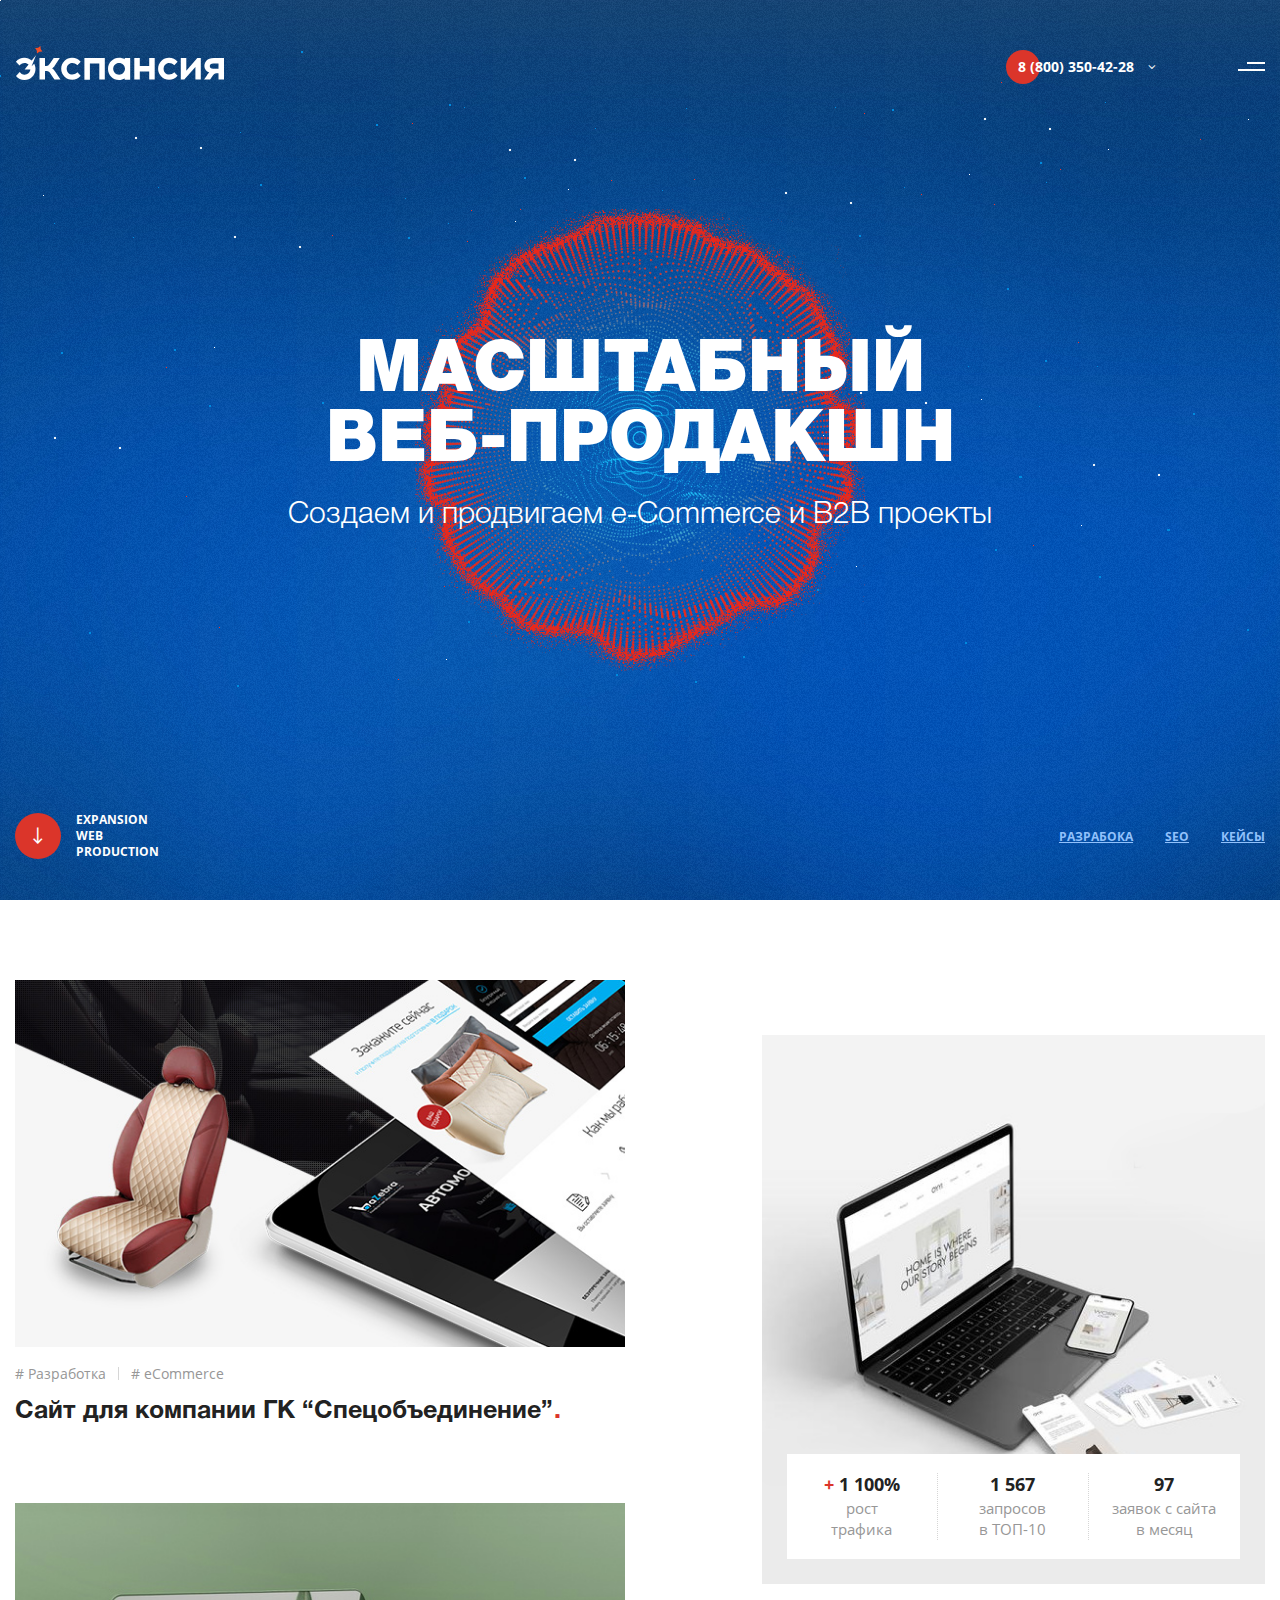
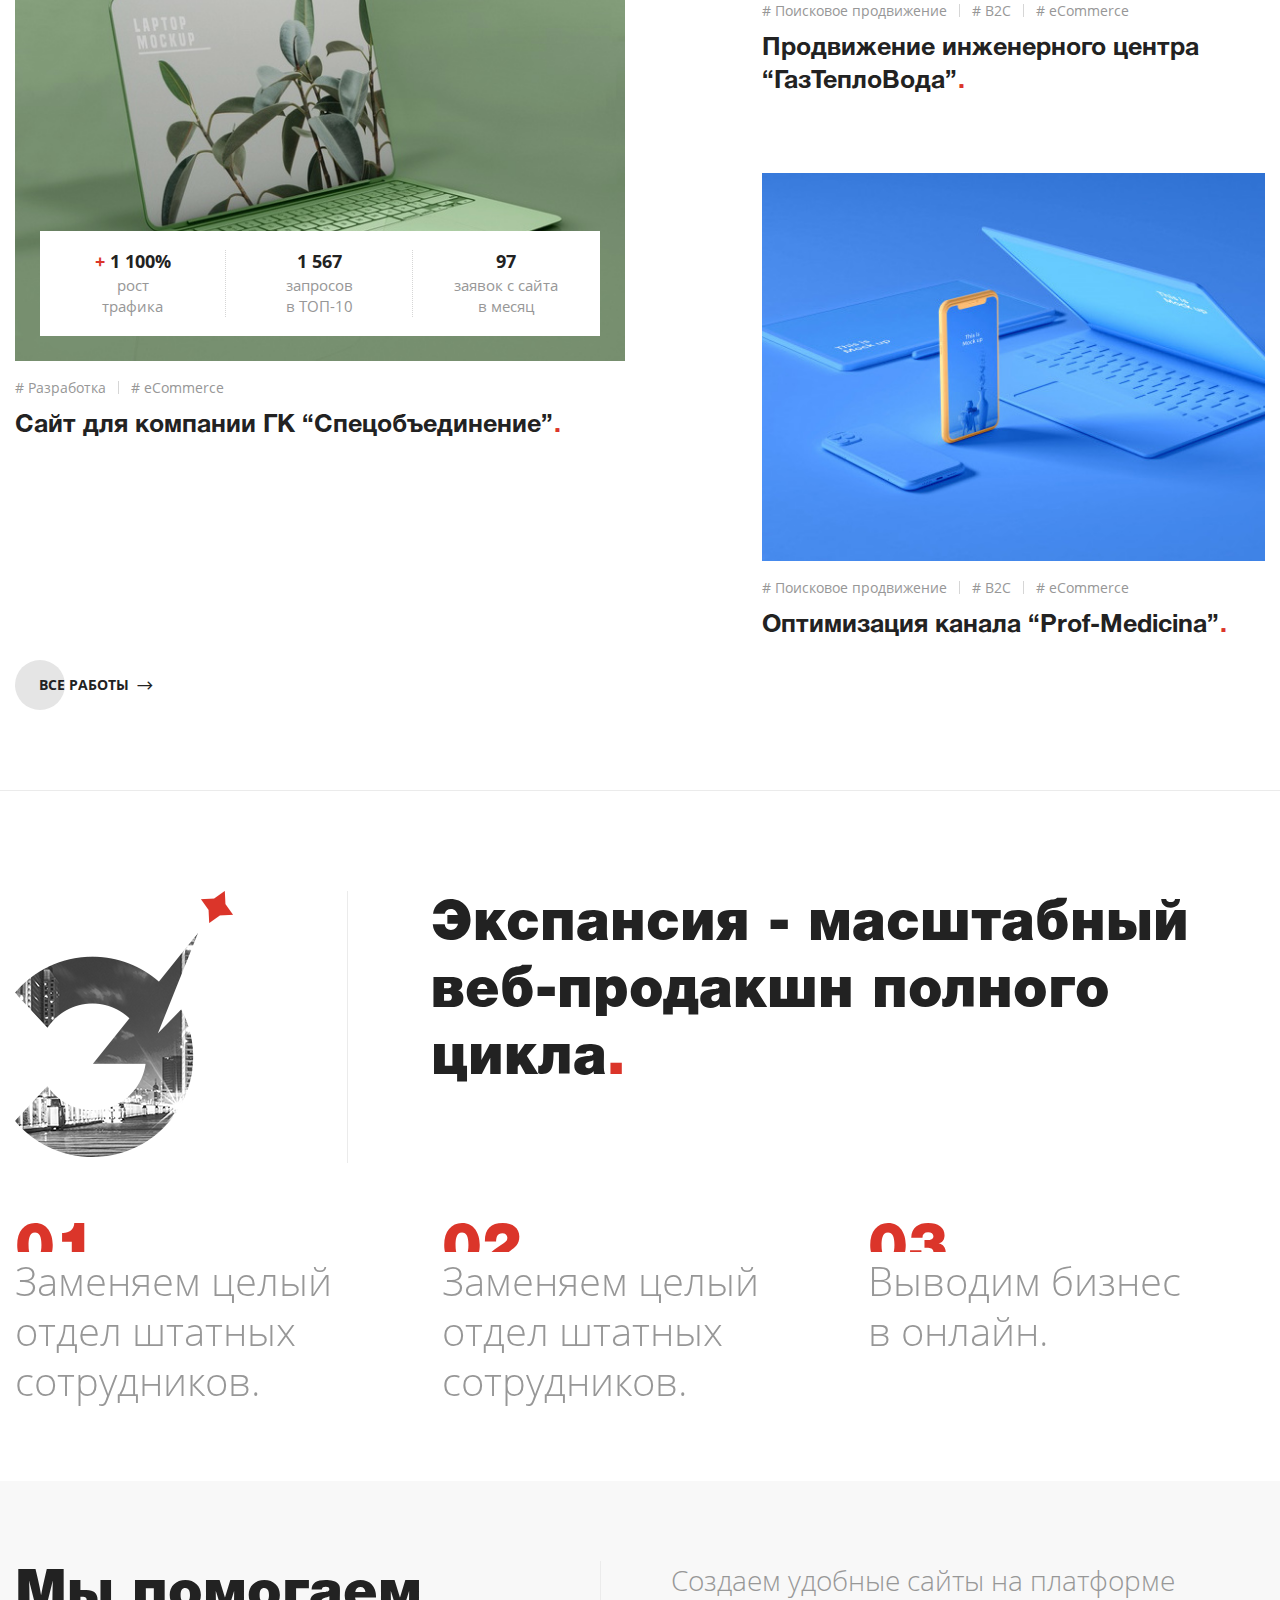
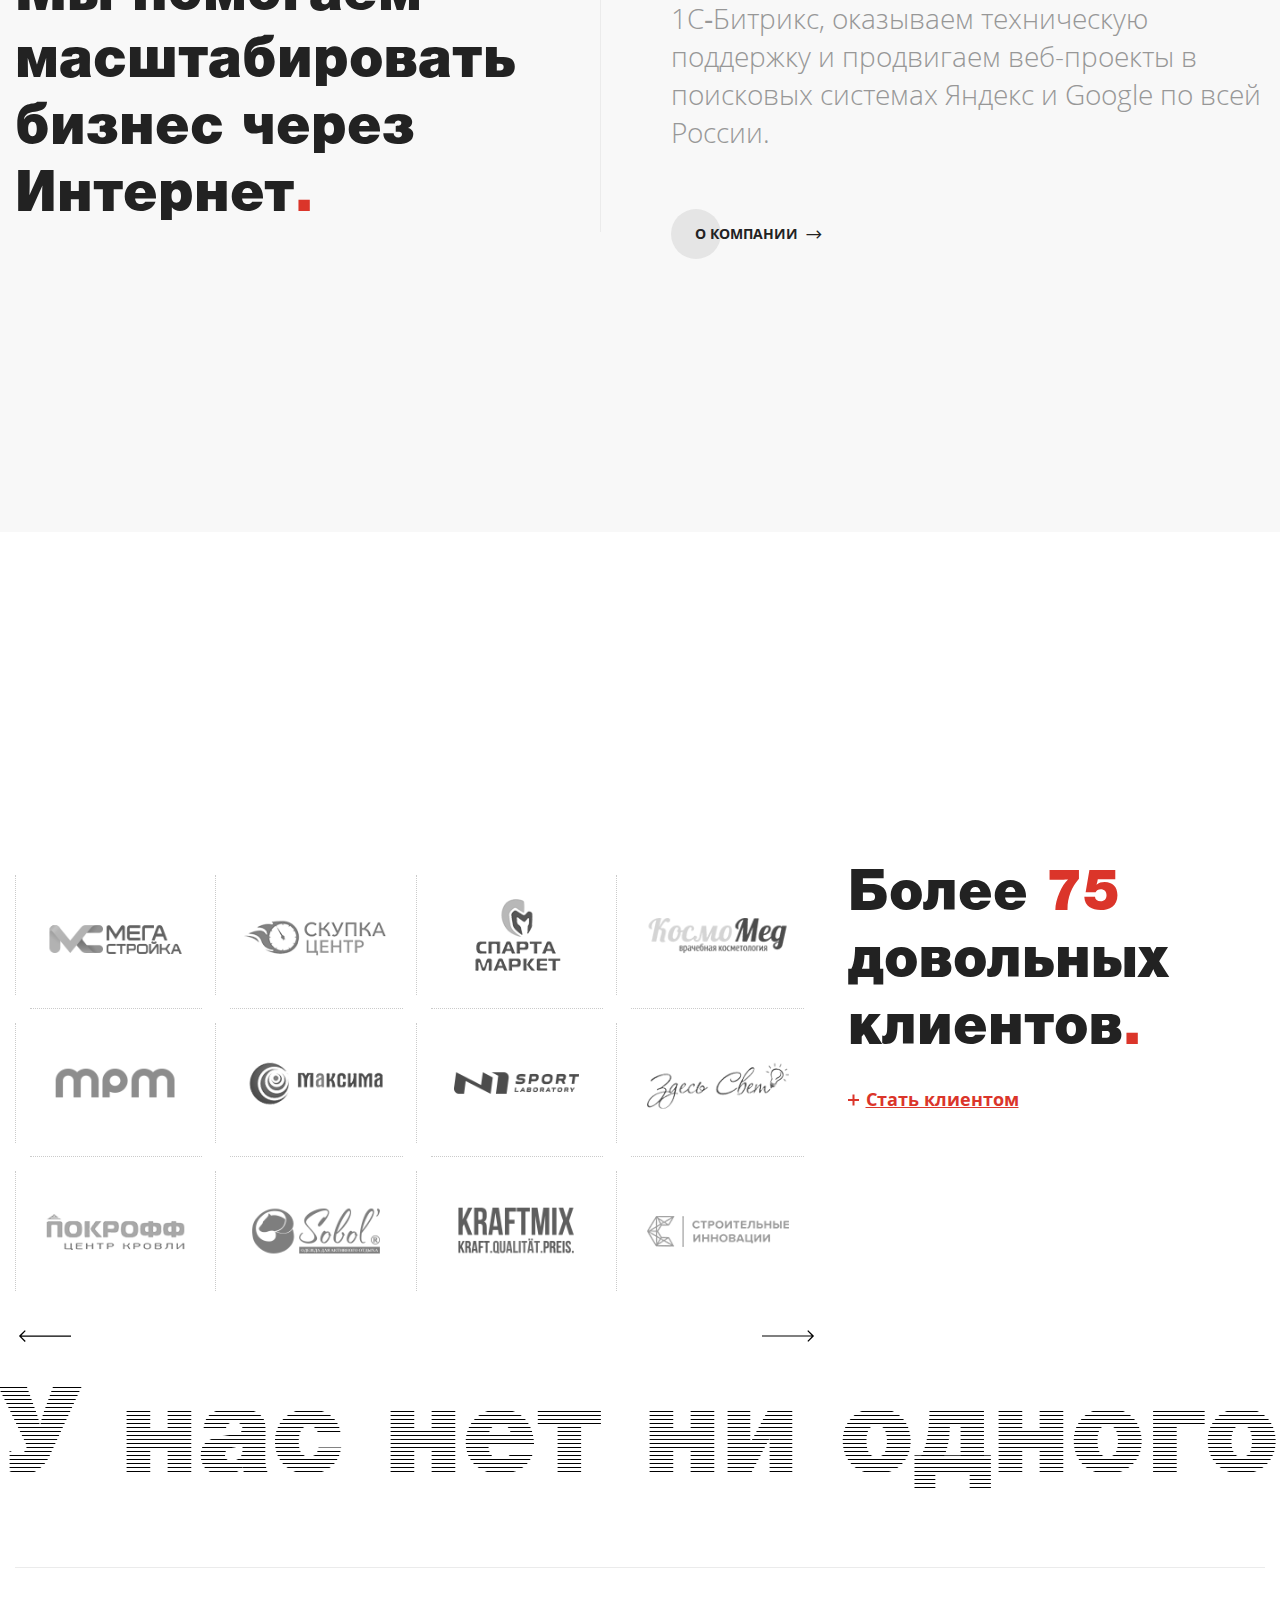
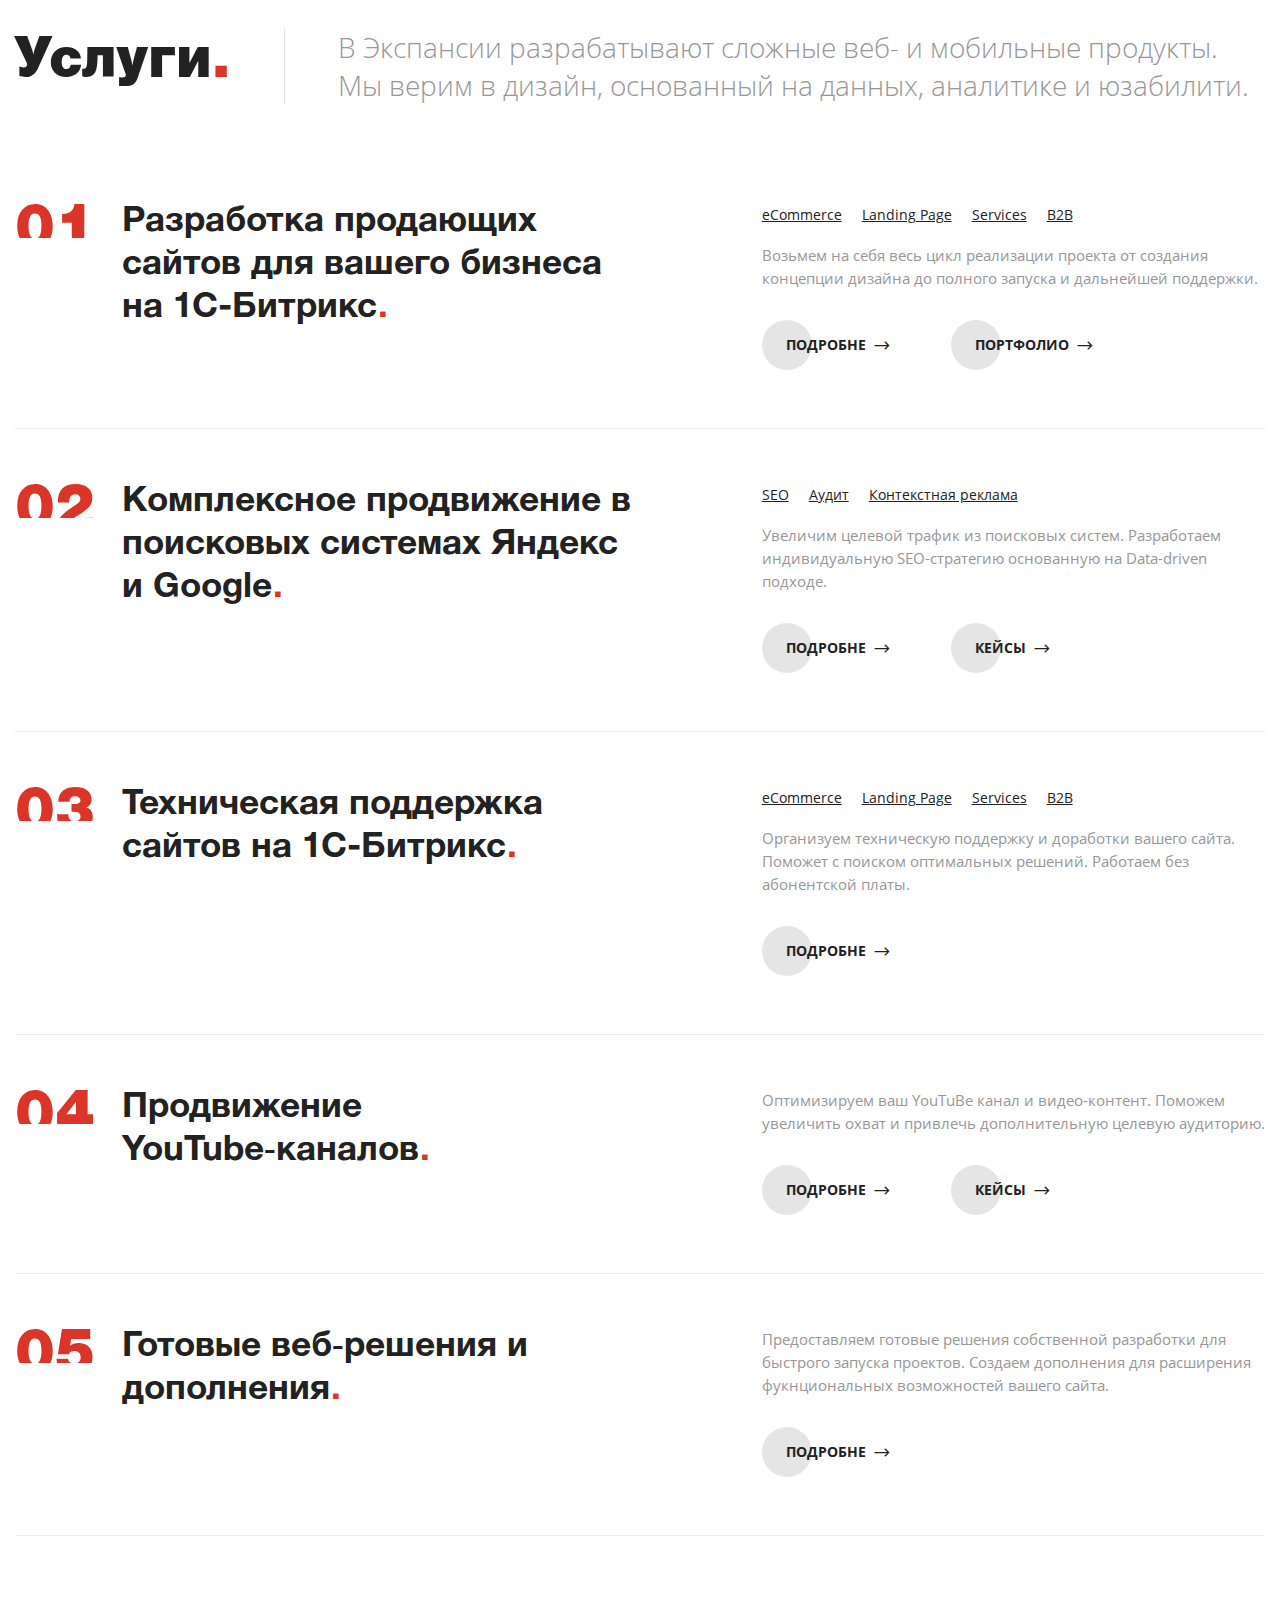
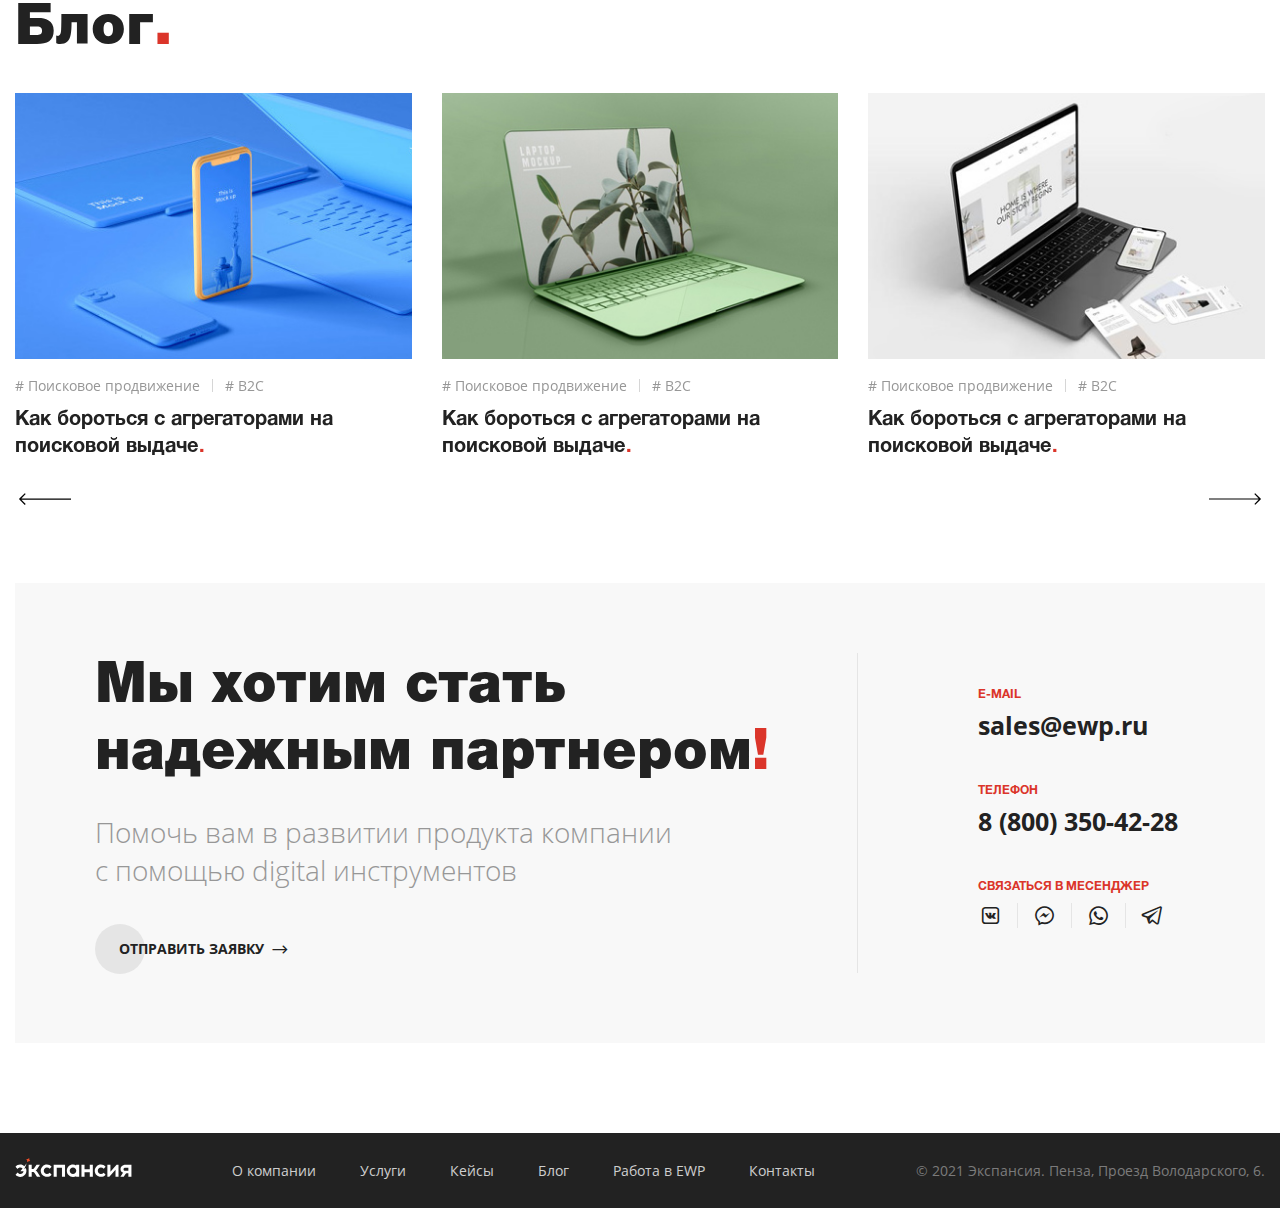
==== index.html @ 2fc8121c "commit" ====
<!doctype html>
<html lang="ru">

<head>

    <meta charset="UTF-8">
    <meta name="viewport" content="width=device-width, initial-scale=1.0" />
    <meta http-equiv="X-UA-Compatible" content="ie=edge" />

    <title>Главная. Ewp</title>

    <link rel="stylesheet" href="./libs/fontawesome/css/font-awesome.min.css" />
    <link rel="stylesheet" href="./libs/line-awesome/css/line-awesome.min.css" />
    <link rel="stylesheet" href="./libs/OwlCarousel/assets/owl.carousel.min.css" />
    <link rel="stylesheet" href="./libs/fancybox/jquery.fancybox.min.css" />
    <link rel="stylesheet" href="./libs/simplebar/simplebar.min.css" />
    <link rel="stylesheet" href="./libs/swiper/swiper-bundle.min.css" />
    <link rel="stylesheet" href="./css/bootstrap-grid.css" />
    <link rel="stylesheet" href="./css/common.css" />

 </head>

<body class="main-page">
    <div class="wrapper">
        <header class="header">
            <div class="header-container">
                <div class="header-top JS-Fix" data-fix="{'classActive': 'header-top-block_fix'}">
                    <div class="header-top-block JS-Fix-Item">
                        <div class="header-top-container">
                        <a class="header-logo" href="/">
                            <svg class="header-logo-element"><use xlink:href="#logo"></use></svg>
                        </a>
                        <a class="header-link" href="#">
                            <i class="header-link-icon"></i>Стать клиентом
                        </a>
                        <div class="header-phone JS-Dropdown" data-dropdown="{'classActive': 'header-phone_active'}">
                            <a class="header-phone-link JS-Dropdown-Switcher" href="javascript:;">
                                <span class="header-phone-label">8 (800) 350-42-28</span>
                                <i class="header-phone-icon fa fa-angle-down" aria-hidden="true"></i>
                            </a>
                            <div class="header-phone-dropdown JS-Dropdown-Menu">
                                <ul class="header-phone-list">
                                    <li class="header-phone-list-item">
                                        <span class="header-phone-region">Пенза</span>
                                        <a class="header-phone-number" href="tel:+78003504228">
                                            <i class="header-phone-list-icon las la-phone"></i>8 (800) 350-42-28
                                        </a>
                                        <span class="header-phone-hours">
                                            <i class="header-phone-list-icon las la-clock"></i>с 9:00 до 18:00
                                        </span>
                                    </li>
                                    <li class="header-phone-list-item">
                                        <span class="header-phone-region">Для регионов Росии</span>
                                        <a class="header-phone-number" href="tel:+78003504228">
                                            <i class="header-phone-list-icon las la-phone"></i>8 (800) 350-42-28
                                        </a>
                                        <span class="header-phone-hours">
                                            <i class="header-phone-list-icon las la-clock"></i>с 9:00 до 18:00
                                        </span>
                                    </li>
                                    <li class="header-phone-list-item">
                                        <span class="header-phone-region">Москва</span>
                                        <a class="header-phone-number" href="tel:+78003504228">
                                            <i class="header-phone-list-icon las la-phone"></i>8 (800) 350-42-28
                                        </a>
                                        <span class="header-phone-hours">
                                            <i class="header-phone-list-icon las la-clock"></i>с 9:00 до 18:00
                                        </span>
                                    </li>
                                </ul>
                                <div class="header-phone-panel">
                                    <a class="button button_simple" href="javascript:;">Заказать звонок<i class="button-icon las la-long-arrow-alt-right"></i></a>
                                </div>
                            </div>
                        </div>
                        <a class="header-menu-switcher-tablet js-menuCall-burger" href="javascript:;">
                            <i class="header-menu-switcher-tablet-icon mob-menu-switcher-icon"></i>
                        </a>
                        <div class="mob-menu JS-MobileMenu" data-mobilemenu="{
                            'classActive': 'open',
                            'classShow': 'mob-menu-show',
                            'classElementActive': 'mob-menu_active'
                        }">
                            <a class="mob-menu-switcher JS-MobileMenu-Burger" href="javascript:;">
                                <i class="mob-menu-switcher-icon"></i>
                            </a>
                            <div class="mob-block JS-MobileMenu-Dropdown">
                                <div class="mob-close-panel">
                                    <a class="mob-header-link" href="#">
                                        <i class="header-link-icon" aria-hidden="true"></i>Стать клиентом
                                    </a>
                                    <a href="javascript:;" class="mob-close JS-MobileMenu-Close"><i class="mob-close-icon las la-times"></i></a>
                                </div>
                                <div class="mob-nav">
                                    <ul class="mob-list">
                                        <li class="mob-list-item">
                                            <a class="mob-list-link JS-MobileMenu-Parent" href="#">Главная</a>
                                        </li>
                                        <li class="mob-list-item">
                                            <a class="mob-list-link JS-MobileMenu-Parent" href="#">О компании<i class="mob-list-icon fa fa-angle-right"></i></a>
                                            <div class="mob-child JS-MobileMenu-Child">
                                                <a class="mob-list-link mob-list-link_back JS-MobileMenu-Back" href="javascript:;">
                                                    <i class="mob-back-icon las la-long-arrow-alt-left"></i>Назад
                                                </a>
                                                <a class="mob-list-current" href="#">О компании</a>
                                                <ul class="mob-list mob-list-child">
                                                    <li class="mob-list-item">
                                                        <a class="mob-list-child-link" href="#">О компании</a>
                                                    </li>
                                                    <li class="mob-list-item">
                                                        <a class="mob-list-child-link" href="#">Наша команда</a>
                                                    </li>
                                                    <li class="mob-list-item">
                                                        <a class="mob-list-child-link" href="#">Партнеры</a>
                                                    </li>
                                                    <li class="mob-list-item">
                                                        <a class="mob-list-child-link" href="#">Отзывы</a>
                                                    </li>
                                                    <li class="mob-list-item">
                                                        <a class="mob-list-child-link" href="#">Реквизиты</a>
                                                    </li>
                                                    <li class="mob-list-item">
                                                        <a class="mob-list-child-link" href="#">Вакансии</a>
                                                    </li>
                                                </ul>
                                            </div>
                                        </li>
                                        <li class="mob-list-item">
                                            <a class="mob-list-link JS-MobileMenu-Parent" href="#">Проекты<i class="mob-list-icon fa fa-angle-right" aria-hidden="true"></i></a>
                                            <div class="mob-child JS-MobileMenu-Child">
                                                <a class="mob-list-link mob-list-link_back JS-MobileMenu-Back" href="javascript:;">
                                                    <i class="mob-back-icon las la-long-arrow-alt-left"></i>Назад
                                                </a>
                                                <a class="mob-list-current" href="#">Проекты</a>
                                                <ul class="mob-list mob-list-child">
                                                    <li class="mob-list-item">
                                                        <a class="mob-list-child-link" href="#">Интернет-магазины</a>
                                                    </li>
                                                    <li class="mob-list-item">
                                                        <a class="mob-list-child-link" href="#">Корпоративные сайты</a>
                                                    </li>
                                                    <li class="mob-list-item">
                                                        <a class="mob-list-child-link" href="#">Landing pages</a>
                                                    </li>
                                                </ul>
                                            </div>
                                        </li>
                                        <li class="mob-list-item">
                                            <a class="mob-list-link" href="#">Еще что-то</a>
                                        </li>
                                        <li class="mob-list-item">
                                            <a class="mob-list-link JS-MobileMenu-Parent" href="#">Услуги<i class="mob-list-icon fa fa-angle-right" aria-hidden="true"></i></a>
                                            <div class="mob-child JS-MobileMenu-Child">
                                                <a class="mob-list-link mob-list-link_back JS-MobileMenu-Back" href="javascript:;">
                                                    <i class="mob-back-icon las la-long-arrow-alt-left"></i>Назад
                                                </a>
                                                <a class="mob-list-current" href="#">Услуги</a>
                                                <ul class="mob-list mob-list-child">
                                                    <li class="mob-list-item">
                                                        <a class="mob-list-child-link" href="#">Веб-разработка</a>
                                                    </li>
                                                    <li class="mob-list-item">
                                                        <a class="mob-list-child-link" href="#">SEO-продвижение</a>
                                                    </li>
                                                    <li class="mob-list-item">
                                                        <a class="mob-list-child-link" href="#">Контекстная реклама</a>
                                                    </li>
                                                    <li class="mob-list-item">
                                                        <a class="mob-list-child-link" href="#">Техподдержка</a>
                                                    </li>
                                                    <li class="mob-list-item">
                                                        <a class="mob-list-child-link" href="#">YouTuBe</a>
                                                    </li>
                                                    <li class="mob-list-item">
                                                        <a class="mob-list-child-link" href="#">Готовые решения</a>
                                                    </li>
                                                </ul>
                                            </div>
                                        </li>
                                        <li class="mob-list-item"><a class="mob-list-link" href="#">Контакты</a></li>
                                    </ul>
                                </div>
                                <div class="mob-info">
                                    <ul class="mob-contacts">
                                        <li class="mob-contacts-item">
                                            <div class="mob-contacts-block">
                                                <i class="mob-contacts-icon las la-phone"></i>
                                                <div>
                                                    <span class="mob-contacts-name">Пенза</span>
                                                    <div class="mob-contacts-description content">
                                                        <a href="tel:+78412329998">8 (8412) 32-99-98</a>
                                                    </div>
                                                </div>
                                            </div>
                                        </li>
                                        <li class="mob-contacts-item">
                                            <div class="menu-list-contacts">
                                                <i class="mob-contacts-icon las la-phone"></i>
                                                <div>
                                                    <span class="mob-contacts-name">Для регионов Росии</span>
                                                    <div class="mob-contacts-description content">
                                                        <a href="tel:+78003504228">8 (800) 350-42-28</a>
                                                    </div>
                                                </div>
                                            </div>
                                        </li>
                                        <li class="mob-contacts-item">
                                            <div class="menu-list-contacts">
                                                <i class="mob-contacts-icon las la-map-marker"></i>
                                                <div>
                                                    <span class="mob-contacts-name">Центральный офис</span>
                                                    <div class="mob-contacts-description content">Россия, г. Пенза, проезд<br /> Володарского, 6</div>
                                                </div>
                                            </div>
                                        </li>
                                        <li class="mob-contacts-item">
                                            <div class="menu-list-contacts">
                                                <i class="mob-contacts-icon las la-envelope"></i>
                                                <div>
                                                    <span class="mob-contacts-name">E-mail</span>
                                                    <div class="mob-contacts-description content">
                                                        <a href="mailto:info@ewp.ru">info@ewp.ru</a>
                                                    </div>
                                                </div>
                                            </div>
                                        </li>
                                    </ul>
                                </div>
                                <div class="mob-info">
                                    <div class="mob-info-title">Связаться в мессенджер</div>
                                    <ul class="messengers">
                                        <li class="messengers-item">
                                            <a class="messengers-link" href="#" rel="nofollow" target="_blank"><i class="messengers-icon lab la-vk"></i></a>
                                        </li>
                                        <li class="messengers-item">
                                            <a class="messengers-link" href="#" rel="nofollow" target="_blank"><i class="messengers-icon lab la-facebook-messenger"></i></a>
                                        </li>
                                        <li class="messengers-item">
                                            <a class="messengers-link" href="#" rel="nofollow" target="_blank"><i class="messengers-icon lab la-whatsapp"></i></a>
                                        </li>
                                        <li class="messengers-item">
                                            <a class="messengers-link" href="#" rel="nofollow" target="_blank"><i class="messengers-icon lab la-telegram"></i></a>
                                        </li>
                                    </ul>
                                </div>
                                <div class="mob-info">
                                    <div class="mob-info-title">Мы в соцсетях</div>
                                    <ul class="mob-socials">
                                        <li class="mob-socials-item">
                                            <a class="mob-socials-link" href="#">
                                                <i class="mob-socials-icon lab la-instagram"></i>
                                            </a>
                                        </li>
                                        <li class="mob-socials-item">
                                            <a class="mob-socials-link" href="#">
                                                <i class="mob-socials-icon lab la-facebook-square"></i>
                                            </a>
                                        </li>
                                        <li class="mob-socials-item">
                                            <a class="mob-socials-link" href="#">
                                                <i class="mob-socials-icon lab la-vk"></i>
                                            </a>
                                        </li>
                                    </ul>
                                </div>
                            </div>
                            <div class="mob-menu-decor JS-MobileMenu-Close"></div>
                        </div>
                    </div>
                    </div>
                </div>
                <div class="header-description">
                    <div class="header-title">Масштабный<br /> веб-продакшн</div>
                    <div class="header-info">Создаем и продвигаем e&#8209;Commerce и&nbsp;B2B <span class="header-info-label">проекты</span></div>
                </div>
                <div class="container">
                    <div class="header-panel">
                    <a class="header-more" href="#main-content">
                        <i class="header-more-icon las la-long-arrow-alt-down"></i>
                        <span class="header-more-label">Expansion web production</span>
                    </a>
                    <nav class="header-nav">
                        <a class="header-nav-link" href="#">Разрабока</a>
                        <a class="header-nav-link" href="#">SEO</a>
                        <a class="header-nav-link" href="#">Кейсы</a>
                    </nav>
                </div>
                </div>
                <div class="header-actions">
                    <div class="header-actions-item">
                        <div class="menu JS-Menu" data-mobilemenu="{
                            'classActive': 'open',
                            'classShow': 'menu-show',
                            'classElementActive': 'menu_active'
                        }">
                            <a class="header-burger JS-MobileMenu-Burger" href="javascript:;">
                                <i class="header-burger-icon"></i>
                            </a>
                            <div class="menu-block JS-MobileMenu-Dropdown">
                                <a href="javascript:;" class="menu-close JS-MobileMenu-Close"><i class="menu-close-icon las la-times"></i></a>
                                <div class="menu-container">
                                    <div class="menu-content js-custom-scroll">
                                        <ol class="menu-list">
                                            <li class="menu-list-item">
                                                <span class="menu-list-count">01</span>
                                                <a class="menu-list-link" href="/">Главная<span class="menu-list-point">.</span></a>
                                            </li>
                                            <li class="menu-list-item">
                                                <span class="menu-list-count">02</span>
                                                <a class="menu-list-link" href="#">О компании<span class="menu-list-point">.</span></a>
                                                <ul class="submenu-list">
                                                    <li class="submenu-list-item">
                                                        <a class="submenu-list-link" href="#">О компании</a>
                                                    </li>
                                                    <li class="submenu-list-item">
                                                        <a class="submenu-list-link" href="#">Наша команда</a>
                                                    </li>
                                                    <li class="submenu-list-item">
                                                        <a class="submenu-list-link" href="#">Партнеры</a>
                                                    </li>
                                                    <li class="submenu-list-item">
                                                        <a class="submenu-list-link" href="#">Отзывы</a>
                                                    </li>
                                                    <li class="submenu-list-item">
                                                        <a class="submenu-list-link" href="#">Реквизиты</a>
                                                    </li>
                                                    <li class="submenu-list-item">
                                                        <a class="submenu-list-link" href="#">Вакансии</a>
                                                    </li>
                                                </ul>
                                            </li>
                                            <li class="menu-list-item">
                                                <span class="menu-list-count">03</span>
                                                <a class="menu-list-link" href="#">Проекты<span class="menu-list-point">.</span></a>
                                                <ul class="submenu-list">
                                                    <li class="submenu-list-item">
                                                        <a class="submenu-list-link" href="#">Интернет-магазины</a>
                                                    </li>
                                                    <li class="submenu-list-item">
                                                        <a class="submenu-list-link" href="#">Корпоративные сайты</a>
                                                    </li>
                                                    <li class="submenu-list-item">
                                                        <a class="submenu-list-link" href="#">Landing pages</a>
                                                    </li>
                                                </ul>
                                            </li>
                                            <li class="menu-list-item">
                                                <span class="menu-list-count">04</span>
                                                <a class="menu-list-link" href="#">Еще что-то<span class="menu-list-point">.</span></a>
                                            </li>
                                            <li class="menu-list-item">
                                                <span class="menu-list-count">05</span>
                                                <a class="menu-list-link" href="#">Услуги<span class="menu-list-point">.</span></a>
                                                <ul class="submenu-list">
                                                    <li class="submenu-list-item">
                                                        <a class="submenu-list-link" href="#">Веб-разработка</a>
                                                    </li>
                                                    <li class="submenu-list-item">
                                                        <a class="submenu-list-link" href="#">SEO-продвижение</a>
                                                    </li>
                                                    <li class="submenu-list-item">
                                                        <a class="submenu-list-link" href="#">Контекстная реклама</a>
                                                    </li>
                                                    <li class="submenu-list-item">
                                                        <a class="submenu-list-link" href="#">Техподдержка</a>
                                                    </li>
                                                    <li class="submenu-list-item">
                                                        <a class="submenu-list-link" href="#">YouTuBe</a>
                                                    </li>
                                                    <li class="submenu-list-item">
                                                        <a class="submenu-list-link" href="#">Готовые решения</a>
                                                    </li>
                                                </ul>
                                            </li>
                                            <li class="menu-list-item">
                                                <span class="menu-list-count">06</span>
                                                <a class="menu-list-link" href="#">Контакты<span class="menu-list-point">.</span></a>
                                                <ul class="submenu-list">
                                                    <li class="submenu-list-item">
                                                        <div class="menu-list-contacts">
                                                            <i class="menu-list-contacts-icon las la-phone"></i>
                                                            <div>
                                                                <span class="menu-list-region">Пенза</span>
                                                                <div class="menu-list-contacts-description content">
                                                                    <a href="tel:+78412329998">8 (8412) 32-99-98</a>
                                                                </div>
                                                            </div>
                                                        </div>
                                                    </li>
                                                    <li class="submenu-list-item">
                                                        <div class="menu-list-contacts">
                                                            <i class="menu-list-contacts-icon las la-phone"></i>
                                                            <div>
                                                                <span class="menu-list-region">Для регионов Росии</span>
                                                                <div class="menu-list-contacts-description content">
                                                                    <a href="tel:+78003504228">8 (800) 350-42-28</a>
                                                                </div>
                                                            </div>
                                                        </div>
                                                    </li>
                                                    <li class="submenu-list-item">
                                                        <div class="menu-list-contacts">
                                                            <i class="menu-list-contacts-icon las la-map-marker"></i>
                                                            <div>
                                                                <span class="menu-list-region">Центральный офис</span>
                                                                <div class="menu-list-contacts-description content">Россия, г. Пенза, проезд<br /> Володарского, 6</div>
                                                            </div>
                                                        </div>
                                                    </li>
                                                    <li class="submenu-list-item">
                                                        <div class="menu-list-contacts">
                                                            <i class="menu-list-contacts-icon las la-envelope"></i>
                                                            <div>
                                                                <span class="menu-list-region">E-mail</span>
                                                                <div class="menu-list-contacts-description content">
                                                                    <a href="mailto:info@ewp.ru">info@ewp.ru</a>
                                                                </div>
                                                            </div>
                                                        </div>
                                                    </li>
                                                </ul>
                                            </li>
                                            <li class="menu-list-item menu-list-item_link">
                                                <a class="menu-header-link" href="#">
                                                    <i class="header-link-icon"></i>Стать клиентом
                                                </a>
                                            </li>
                                        </ol>

                                    </div>
                                </div>
                            </div>
                            <div class="menu-decor JS-MobileMenu-Close"></div>
                        </div>
                    </div>
                    <div class="header-actions-item header-actions-item_socials">
                        <ul class="header-socials">
                            <li>
                                <a class="header-socials-link" href="javascript:;">
                                    <i class="header-socials-icon lab la-instagram"></i>
                                </a>
                            </li>
                            <li>
                                <a class="header-socials-link" href="javascript:;">
                                    <i class="header-socials-icon lab la-facebook-square"></i>
                                </a>
                            </li>
                            <li>
                                <a class="header-socials-link" href="javascript:;">
                                    <i class="header-socials-icon lab la-vk"></i>
                                </a>
                            </li>
                        </ul>
                    </div>
                    <div class="header-actions-item">
                        <div class="menu JS-MenuContacts" data-mobilemenu="{
                            'classActive': 'open',
                            'classShow': 'menu-show',
                            'classElementActive': 'menu_active'
                        }">
                            <a class="header-actions-link JS-MobileMenu-Burger" href="javascript:;">
                                <i class="header-actions-icon las la-phone-volume"></i>
                            </a>
                            <div class="menu-block JS-MobileMenu-Dropdown">
                                <a href="javascript:;" class="menu-close JS-MobileMenu-Close"><i class="menu-close-icon las la-times"></i></a>
                                <div class="menu-content js-custom-scroll">
                                    <ol class="contacts-popup-list">
                                        <li class="contacts-popup-list-item menu-container">
                                            <span class="menu-list-count">01</span>
                                            <span class="menu-list-link">Связаться в мессенджер<span class="menu-list-point">.</span></span>
                                            <ul class="messengers contacts-popup-info">
                                                <li class="messengers-item">
                                                    <a class="messengers-link" href="#" rel="nofollow" target="_blank"><i class="messengers-icon lab la-vk"></i></a>
                                                </li>
                                                <li class="messengers-item">
                                                    <a class="messengers-link" href="#" rel="nofollow" target="_blank"><i class="messengers-icon lab la-facebook-messenger"></i></a>
                                                </li>
                                                <li class="messengers-item">
                                                    <a class="messengers-link" href="#" rel="nofollow" target="_blank"><i class="messengers-icon lab la-whatsapp"></i></a>
                                                </li>
                                                <li class="messengers-item">
                                                    <a class="messengers-link" href="#" rel="nofollow" target="_blank"><i class="messengers-icon lab la-telegram"></i></a>
                                                </li>
                                            </ul>
                                        </li>
                                        <li class="contacts-popup-list-item menu-container">
                                            <span class="menu-list-count">02</span>
                                            <span class="menu-list-link">Контакты<span class="menu-list-point">.</span></span>
                                            <ul class="contacts-popup-data contacts-popup-info">
                                                <li class="contacts-popup-data-item">
                                                    <i class="contacts-popup-data-icon las la-phone"></i>
                                                    <div>
                                                        <span class="contacts-popup-data-name">Пенза</span>
                                                        <div class="contacts-popup-data-description content">
                                                            <a href="tel:+78412329998">8 (8412) 32-99-98</a>
                                                        </div>
                                                    </div>
                                                </li>
                                                <li class="contacts-popup-data-item">
                                                    <i class="contacts-popup-data-icon las la-phone"></i>
                                                    <div>
                                                        <span class="contacts-popup-data-name">Для регионов Росии</span>
                                                        <div class="contacts-popup-data-description content">
                                                            <a href="tel:+78003504228">8 (800) 350-42-28</a>
                                                        </div>
                                                    </div>
                                                </li>
                                                <li class="contacts-popup-data-item">
                                                    <i class="contacts-popup-data-icon las la-phone"></i>
                                                    <div>
                                                        <span class="contacts-popup-data-name">Центральный офис</span>
                                                        <div class="contacts-popup-data-description content">Россия, г. Пенза,<br /> проезд Володарского, 6</div>
                                                    </div>
                                                </li>
                                                <li class="contacts-popup-data-item">
                                                    <i class="contacts-popup-data-icon las la-phone"></i>
                                                    <div>
                                                        <span class="contacts-popup-data-name">E-mail</span>
                                                        <div class="contacts-popup-data-description content">
                                                            <a class="contacts-popup-data-link" href="mailto:info@ewp.ru">info@ewp.ru</a>
                                                        </div>
                                                    </div>
                                                </li>
                                            </ul>
                                        </li>
                                    </ol>
                                </div>
                            </div>
                            <div class="menu-decor JS-MobileMenu-Close"></div>
                        </div>
                    </div>
                    <div class="header-actions-item">
                        <a class="header-actions-link header-actions-link_down" href="#main-content">
                            <i class="header-actions-icon las la-long-arrow-alt-down"></i>
                        </a>
                        <a class="header-actions-link header-actions-link_up js-scrolltop" href="javascript:;" data-scrolltop="header-actions-link_up_active">
                            <i class="header-actions-icon las la-long-arrow-alt-up"></i>
                        </a>
                    </div>
                </div>
                <div class="header-decor">
                    <div class="header-decor-1"></div>
                </div>
            </div>
        </header>

        <main id="main-content" class="main-content js-main-content">
            <div class="portfolio-list">
                <div class="portfolio-list-container JS-Columns" data-columns="{'number': 2}">
                    <div class="portfolio-list-content row">
                        <div class="portfolio-list-col col-lg-6 JS-Columns-End"></div>
                        <div class="portfolio-list-col col-lg-5 JS-Columns-End"></div>
                    </div>

                    <div class="portfolio-list-main JS-Columns-Start-List JS-AjaxMore-Content">
                        <div class="portfolio-list-item portfolio-list-item_simple JS-Columns-Start">
                            <a class="portfolio-list-link" href="#">
                                <img class="portfolio-list-img" src="./images/portfolio/portfolio-img-1.jpg" alt="" />
                                <span class="portfolio-list-label">
                                        <i class="portfolio-list-label-icon las la-long-arrow-alt-right"></i>Смотреть
                                    </span>
                            </a>
                            <ul class="portfolio-list-tags tags">
                                <li class="tags-item">
                                    <a class="tags-link" href="#"># Разработка</a>
                                </li>
                                <li class="tags-item">
                                    <a class="tags-link" href="#"># eCommerce</a>
                                </li>
                            </ul>
                            <a class="portfolio-list-name" href="#">Сайт для компании ГК “Спецобъединение”</a>
                        </div>
                        <div class="portfolio-list-item JS-Columns-Start">
                            <a class="portfolio-list-link" href="#">
                                <img class="portfolio-list-img" src="./images/portfolio/portfolio-img-3.jpg" alt="" />
                                <span class="portfolio-list-label">
                                        <i class="portfolio-list-label-icon las la-long-arrow-alt-right"></i>Смотреть
                                    </span>
                                <span class="portfolio-list-informer">
                                        <span class="portfolio-list-informer-item">
                                            <span class="portfolio-list-informer-digit">
                                                <span  class="portfolio-list-informer-symbol">+</span>&nbsp;1&nbsp;100%
                                            </span>
                                            <span class="portfolio-list-informer-label">рост<br /> трафика</span>
                                        </span>
                                        <span class="portfolio-list-informer-item">
                                            <span class="portfolio-list-informer-digit">1 567</span>
                                            <span class="portfolio-list-informer-label">запросов<br /> в&nbsp;ТОП-10</span>
                                        </span>
                                        <span class="portfolio-list-informer-item">
                                            <span class="portfolio-list-informer-digit">97</span>
                                            <span class="portfolio-list-informer-label">заявок с&nbsp;сайта<br /> в&nbsp;месяц</span>
                                        </span>
                                    </span>
                            </a>
                            <ul class="portfolio-list-tags tags">
                                <li class="tags-item">
                                    <a class="tags-link" href="#"># Поисковое продвижение</a>
                                </li>
                                <li class="tags-item">
                                    <a class="tags-link" href="#"># B2C</a>
                                </li>
                                <li class="tags-item">
                                    <a class="tags-link" href="#"># eCommerce</a>
                                </li>
                            </ul>
                            <a class="portfolio-list-name" href="#">Продвижение инженерного центра “ГазТеплоВода”</a>
                        </div>
                        <div class="portfolio-list-item JS-Columns-Start">
                            <a class="portfolio-list-link" href="#">
                                <img class="portfolio-list-img" src="./images/portfolio/portfolio-img-2.jpg" alt="" />
                                <span class="portfolio-list-label">
                                        <i class="portfolio-list-label-icon las la-long-arrow-alt-right"></i>Смотреть
                                    </span>
                                <span class="portfolio-list-informer">
                                        <span class="portfolio-list-informer-item">
                                            <span class="portfolio-list-informer-digit">
                                                <span  class="portfolio-list-informer-symbol">+</span>&nbsp;1 100%
                                            </span>
                                            <span class="portfolio-list-informer-label">рост<br /> трафика</span>
                                        </span>
                                        <span class="portfolio-list-informer-item">
                                            <span class="portfolio-list-informer-digit">1 567</span>
                                            <span class="portfolio-list-informer-label">запросов<br /> в&nbsp;ТОП-10</span>
                                        </span>
                                        <span class="portfolio-list-informer-item">
                                            <span class="portfolio-list-informer-digit">97</span>
                                            <span class="portfolio-list-informer-label">заявок с&nbsp;сайта<br /> в&nbsp;месяц</span>
                                        </span>
                                    </span>
                            </a>
                            <ul class="portfolio-list-tags tags">
                                <li class="tags-item">
                                    <a class="tags-link" href="#"># Разработка</a>
                                </li>
                                <li class="tags-item">
                                    <a class="tags-link" href="#"># eCommerce</a>
                                </li>
                            </ul>
                            <a class="portfolio-list-name" href="#">Сайт для компании ГК “Спецобъединение”</a>
                        </div>
                        <div class="portfolio-list-item portfolio-list-item_simple JS-Columns-Start">
                            <a class="portfolio-list-link" href="#">
                                <img class="portfolio-list-img" src="./images/portfolio/portfolio-img-4.jpg" alt="" />
                                <span class="portfolio-list-label">
                                        <i class="portfolio-list-label-icon las la-long-arrow-alt-right"></i>Смотреть
                                    </span>
                            </a>
                            <ul class="portfolio-list-tags tags">
                                <li class="tags-item">
                                    <a class="tags-link" href="#"># Поисковое продвижение</a>
                                </li>
                                <li class="tags-item">
                                    <a class="tags-link" href="#"># B2C</a>
                                </li>
                                <li class="tags-item">
                                    <a class="tags-link" href="#"># eCommerce</a>
                                </li>
                            </ul>
                            <a class="portfolio-list-name" href="#">Оптимизация канала “Prof-Medicina”</a>
                        </div>
                    </div>

                    <a class="portfolio-list-more more-link" href="#">
                        <span class="more-link-label">Все работы</span>
                        <i class="more-link-icon las la-long-arrow-alt-right"></i>
                    </a>
                </div>
            </div>

            <section class="about">
                <div class="about-head">
                    <div class="about-img">
                        <div class="about-img-block">
                            <img class="about-img-element" src="./images/about/company-logo.png" alt="" />
                        </div>
                    </div>
                    <div class="about-description">
                        <h2 class="about-title h1">Экспансия - масштабный веб-продакшн полного цикла</h2>
                    </div>
                </div>

                <!--
                <div class="about-list-wrapper js-slider-about">
                    <div class="about-list js-slider-list">
                        <div class="about-list-item js-slider-item">
                            <span class="about-list-count">01</span>
                            <div class="about-list-description">Заменяем целый отдел штатных сотрудников.</div>
                        </div>
                        <div class="about-list-item js-slider-item">
                            <span class="about-list-count">02</span>
                            <div class="about-list-description">Заменяем целый отдел штатных сотрудников.</div>
                        </div>
                        <div class="about-list-item js-slider-item">
                            <span class="about-list-count">03</span>
                            <div class="about-list-description">Выводим бизнес в&nbsp;онлайн.</div>
                        </div>
                        <div class="about-list-item js-slider-item">
                            <span class="about-list-count">04</span>
                            <div class="about-list-description">Делаем больше, чем просто SEO и&nbsp;разработку.</div>
                        </div>
                        <div class="about-list-item js-slider-item">
                            <span class="about-list-count">05</span>
                            <div class="about-list-description">Даем гарантию на все виды работ.</div>
                        </div>
                    </div>
                </div>
                -->

                <div class="about-list-wrapper js-slider-about">
                    <div class="about-list swiper-wrapper">
                        <div class="swiper-slide about-list-item js-slider-item">
                            <span class="about-list-count">01</span>
                            <div class="about-list-description">Заменяем целый отдел штатных сотрудников.</div>
                        </div>
                        <div class="swiper-slide about-list-item js-slider-item">
                            <span class="about-list-count">02</span>
                            <div class="about-list-description">Заменяем целый отдел штатных сотрудников.</div>
                        </div>
                        <div class="swiper-slide about-list-item js-slider-item">
                            <span class="about-list-count">03</span>
                            <div class="about-list-description">Выводим бизнес в&nbsp;онлайн.</div>
                        </div>
                        <div class="swiper-slide about-list-item js-slider-item">
                            <span class="about-list-count">04</span>
                            <div class="about-list-description">Делаем больше, чем просто SEO и&nbsp;разработку.</div>
                        </div>
                        <div class="swiper-slide about-list-item js-slider-item">
                            <span class="about-list-count">05</span>
                            <div class="about-list-description">Даем гарантию на все виды работ.</div>
                        </div>
                    </div>
                    <div class="swiper-pagination"></div>
                </div>

            </section>

            <section class="company">
                <div class="company-container">
                    <h2 class="company-title h1">Мы помогаем масштабировать бизнес через Интернет</h2>
                    <div class="company-info">
                        <div class="company-description">Создаем удобные сайты на платформе 1С&#8209;Битрикс, оказываем техническую поддержку и продвигаем веб-проекты в поисковых системах Яндекс и Google по всей России.</div>
                        <a class="more-link" href="#">
                            <span class="more-link-label">о компании</span>
                            <i class="more-link-icon las la-long-arrow-alt-right"></i>
                        </a>
                    </div>
                </div>
            </section>

            <section class="awards js-animate-section">
                <div class="awards-container js-slider-awards">
                    <h2 class="awards-title h1">Награды</h2>
                    <div class="awards-list js-slider-list">
                        <div class="awards-list-item js-slider-item">
                            <a class="awards-list-link" href="#">
                                <span class="awards-position-label">место</span>
                                <span class="awards-position">4</span>
                                <span class="awards-description">Рейтинг веб-студий  Пензы, Рейтинг Рунета, 2019<i class="awards-description-icon las la-long-arrow-alt-right"></i></span>
                            </a>
                        </div>
                        <div class="awards-list-item js-slider-item">
                            <a class="awards-list-link" href="#">
                                <span class="awards-position-label">место</span>
                                <span class="awards-position">4</span>
                                <span class="awards-description">Рейтинг ведущих seo-компаний Пензы, Рейтинг Рунета, 2019<i class="awards-description-icon las la-long-arrow-alt-right"></i></span>
                            </a>
                        </div>
                        <div class="awards-list-item js-slider-item">
                            <a class="awards-list-link" href="#">
                                <span class="awards-position-label">место</span>
                                <span class="awards-position">50</span>
                                <span class="awards-description">Рейтинг разработчиков интернет-магазинов на 1С-Битрикс в Среднем ценовом сегменте Росии, Рейтинг Рунета, 2019<i class="awards-description-icon las la-long-arrow-alt-right"></i></span>
                            </a>
                        </div>
                        <div class="awards-list-item js-slider-item">
                            <a class="awards-list-link" href="#">
                                <span class="awards-position-label">место</span>
                                <span class="awards-position">1</span>
                                <span class="awards-description">Рейтинг веб-студий  Пензы, Рейтинг Рунета, 2019<i class="awards-description-icon las la-long-arrow-alt-right"></i></span>
                            </a>
                        </div>
                        <div class="awards-list-item js-slider-item">
                            <a class="awards-list-link" href="#">
                                <span class="awards-position-label">место</span>
                                <span class="awards-position">4</span>
                                <span class="awards-description">Рейтинг ведущих seo-компаний Пензы, Рейтинг Рунета, 2019<i class="awards-description-icon las la-long-arrow-alt-right"></i></span>
                            </a>
                        </div>
                    </div>
                    <div class="awards-nav slider-nav js-slider-buttons">
                        <button class="awards-button slider-button js-slider-prev">
                            <svg version="1.1" xmlns="http://www.w3.org/2000/svg" xmlns:xlink="http://www.w3.org/1999/xlink" x="0px" y="0px" width="52px" height="12px" viewBox="0 0 52 12" style="enable-background:new 0 0 52 12;" xml:space="preserve">
                                <path d="M5.8,0.2l0.9,0.9L2.4,5.4H52v1.3H2.4l4.3,4.3l-0.9,0.9L0.4,6.5L0,6l0.4-0.5L5.8,0.2z"/>
                            </svg>
                        </button>
                        <button class="awards-button slider-button js-slider-next">
                            <svg version="1.1" xmlns="http://www.w3.org/2000/svg" xmlns:xlink="http://www.w3.org/1999/xlink" x="0px" y="0px" width="52px" height="12px" viewBox="0 0 52 12" style="enable-background:new 0 0 52 12;" xml:space="preserve">
                                <path d="M51.6,5.5L52,6l-0.4,0.5l-5.3,5.3l-0.9-0.9l4.3-4.3H0V5.4h49.6l-4.3-4.3l0.9-0.9L51.6,5.5z"/>
                            </svg>
                        </button>
                    </div>
                </div>
            </section>

            <section class="clients">
                <div class="clients-content js-slider-clients">
                    <div class="clients-container js-slider-list">
                        <div class="clients-list js-slider-item">
                            <div class="clients-list-item">
                                <div class="clients-list-block">
                                    <div class="clients-list-box">
                                        <img class="clients-list-img" src="./images/clients/clients-img-1.png" alt="" />
                                    </div>
                                </div>
                            </div>
                            <div class="clients-list-item">
                                <div class="clients-list-block">
                                    <div class="clients-list-box">
                                        <img class="clients-list-img" src="./images/clients/clients-img-2.png" alt="" />
                                    </div>
                                </div>
                            </div>
                            <div class="clients-list-item">
                                <div class="clients-list-block">
                                    <div class="clients-list-box">
                                        <img class="clients-list-img" src="./images/clients/clients-img-3.png" alt="" />
                                    </div>
                                </div>
                            </div>
                        </div>
                        <div class="clients-list js-slider-item">
                            <div class="clients-list-item">
                                <div class="clients-list-block">
                                    <div class="clients-list-box">
                                        <img class="clients-list-img" src="./images/clients/clients-img-4.png" alt="" />
                                    </div>
                                </div>
                            </div>
                            <div class="clients-list-item">
                                <div class="clients-list-block">
                                    <div class="clients-list-box">
                                        <img class="clients-list-img" src="./images/clients/clients-img-5.png" alt="" />
                                    </div>
                                </div>
                            </div>
                            <div class="clients-list-item">
                                <div class="clients-list-block">
                                    <div class="clients-list-box">
                                        <img class="clients-list-img" src="./images/clients/clients-img-6.png" alt="" />
                                    </div>
                                </div>
                            </div>
                        </div>
                        <div class="clients-list js-slider-item">
                            <div class="clients-list-item">
                                <div class="clients-list-block">
                                    <div class="clients-list-box">
                                        <img class="clients-list-img" src="./images/clients/clients-img-7.png" alt="" />
                                    </div>
                                </div>
                            </div>
                            <div class="clients-list-item">
                                <div class="clients-list-block">
                                    <div class="clients-list-box">
                                        <img class="clients-list-img" src="./images/clients/clients-img-8.png" alt="" />
                                    </div>
                                </div>
                            </div>
                            <div class="clients-list-item">
                                <div class="clients-list-block">
                                    <div class="clients-list-box">
                                        <img class="clients-list-img" src="./images/clients/clients-img-9.png" alt="" />
                                    </div>
                                </div>
                            </div>
                        </div>
                        <div class="clients-list js-slider-item">
                            <div class="clients-list-item">
                                <div class="clients-list-block">
                                    <div class="clients-list-box">
                                        <img class="clients-list-img" src="./images/clients/clients-img-10.png" alt="" />
                                    </div>
                                </div>
                            </div>
                            <div class="clients-list-item">
                                <div class="clients-list-block">
                                    <div class="clients-list-box">
                                        <img class="clients-list-img" src="./images/clients/clients-img-11.png" alt="" />
                                    </div>
                                </div>
                            </div>
                            <div class="clients-list-item">
                                <div class="clients-list-block">
                                    <div class="clients-list-box">
                                        <img class="clients-list-img" src="./images/clients/clients-img-12.png" alt="" />
                                    </div>
                                </div>
                            </div>
                        </div>
                        <div class="clients-list js-slider-item">
                            <div class="clients-list-item">
                                <div class="clients-list-block">
                                    <div class="clients-list-box">
                                        <img class="clients-list-img" src="./images/clients/clients-img-1.png" alt="" />
                                    </div>
                                </div>
                            </div>
                            <div class="clients-list-item">
                                <div class="clients-list-block">
                                    <div class="clients-list-box">
                                        <img class="clients-list-img" src="./images/clients/clients-img-2.png" alt="" />
                                    </div>
                                </div>
                            </div>
                            <div class="clients-list-item">
                                <div class="clients-list-block">
                                    <div class="clients-list-box">
                                        <img class="clients-list-img" src="./images/clients/clients-img-3.png" alt="" />
                                    </div>
                                </div>
                            </div>
                        </div>
                        <div class="clients-list js-slider-item">
                            <div class="clients-list-item">
                                <div class="clients-list-block">
                                    <div class="clients-list-box">
                                        <img class="clients-list-img" src="./images/clients/clients-img-4.png" alt="" />
                                    </div>
                                </div>
                            </div>
                            <div class="clients-list-item">
                                <div class="clients-list-block">
                                    <div class="clients-list-box">
                                        <img class="clients-list-img" src="./images/clients/clients-img-5.png" alt="" />
                                    </div>
                                </div>
                            </div>
                            <div class="clients-list-item">
                                <div class="clients-list-block">
                                    <div class="clients-list-box">
                                        <img class="clients-list-img" src="./images/clients/clients-img-6.png" alt="" />
                                    </div>
                                </div>
                            </div>
                        </div>
                        <div class="clients-list js-slider-item">
                            <div class="clients-list-item">
                                <div class="clients-list-block">
                                    <div class="clients-list-box">
                                        <img class="clients-list-img" src="./images/clients/clients-img-7.png" alt="" />
                                    </div>
                                </div>
                            </div>
                            <div class="clients-list-item">
                                <div class="clients-list-block">
                                    <div class="clients-list-box">
                                        <img class="clients-list-img" src="./images/clients/clients-img-8.png" alt="" />
                                    </div>
                                </div>
                            </div>
                            <div class="clients-list-item">
                                <div class="clients-list-block">
                                    <div class="clients-list-box">
                                        <img class="clients-list-img" src="./images/clients/clients-img-9.png" alt="" />
                                    </div>
                                </div>
                            </div>
                        </div>
                        <div class="clients-list js-slider-item">
                            <div class="clients-list-item">
                                <div class="clients-list-block">
                                    <div class="clients-list-box">
                                        <img class="clients-list-img" src="./images/clients/clients-img-10.png" alt="" />
                                    </div>
                                </div>
                            </div>
                            <div class="clients-list-item">
                                <div class="clients-list-block">
                                    <div class="clients-list-box">
                                        <img class="clients-list-img" src="./images/clients/clients-img-11.png" alt="" />
                                    </div>
                                </div>
                            </div>
                            <div class="clients-list-item">
                                <div class="clients-list-block">
                                    <div class="clients-list-box">
                                        <img class="clients-list-img" src="./images/clients/clients-img-12.png" alt="" />
                                    </div>
                                </div>
                            </div>
                        </div>
                    </div>
                    <div class="clients-nav slider-nav js-slider-buttons">
                        <button class="slider-button js-slider-prev">
                            <svg version="1.1" xmlns="http://www.w3.org/2000/svg" xmlns:xlink="http://www.w3.org/1999/xlink" x="0px" y="0px" width="52px" height="12px" viewBox="0 0 52 12" style="enable-background:new 0 0 52 12;" xml:space="preserve">
                                <path d="M5.8,0.2l0.9,0.9L2.4,5.4H52v1.3H2.4l4.3,4.3l-0.9,0.9L0.4,6.5L0,6l0.4-0.5L5.8,0.2z"/>
                            </svg>
                        </button>
                        <button class="slider-button js-slider-next">
                            <svg version="1.1" xmlns="http://www.w3.org/2000/svg" xmlns:xlink="http://www.w3.org/1999/xlink" x="0px" y="0px" width="52px" height="12px" viewBox="0 0 52 12" style="enable-background:new 0 0 52 12;" xml:space="preserve">
                                <path d="M51.6,5.5L52,6l-0.4,0.5l-5.3,5.3l-0.9-0.9l4.3-4.3H0V5.4h49.6l-4.3-4.3l0.9-0.9L51.6,5.5z"/>
                            </svg>
                        </button>
                    </div>
                </div>
                <div class="clients-side">
                    <h2 class="h1">Более <span class="clients-title-label">75</span> довольных клиентов</h2>
                    <a class="clients-link" href="#">
                        <i class="header-link-icon"></i>Стать клиентом
                    </a>
                </div>
             </section>

            <div class="string">
                <div class="string-item">
                    <span class="string-label">У нас нет ни одного негативного отзыва.</span>
                    <span class="string-label">У нас нет ни одного негативного отзыва.</span>
                </div>
                <div class="string-item">
                    <span class="string-label">У нас нет ни одного негативного отзыва.</span>
                    <span class="string-label">У нас нет ни одного негативного отзыва.</span>
                </div>
            </div>

            <section class="services">
                <div class="services-panel">
                    <div class="services-panel-block">
                        <h2 class="services-title h1">Услуги</h2>
                        <div class="services-info">В Экспансии разрабатывают сложные веб- и мобильные продукты. Мы верим в дизайн, основанный на данных, аналитике и юзабилити.</div>
                    </div>
                </div>

                <ol class="services-list">
                    <li class="services-list-item">
                        <div class="services-block">
                            <div class="row">
                                <div class="services-main col-md-6 col-lg-7">
                                    <span class="services-number">01</span>
                                    <span class="services-name">Разработка продающих сайтов для вашего бизнеса на&nbsp;1С-Битрикс</span>
                                </div>
                                <div class="services-detail col-md-6 col-lg-5">
                                    <ul class="services-links">
                                        <li class="services-links-item">
                                            <a class="services-links-label" href="#">eCommerce</a>
                                        </li>
                                        <li class="services-links-item">
                                            <a class="services-links-label" href="#">Landing Page</a>
                                        </li>
                                        <li class="services-links-item">
                                            <a class="services-links-label" href="#">Services</a>
                                        </li>
                                        <li class="services-links-item">
                                            <a class="services-links-label" href="#">B2B</a>
                                        </li>
                                    </ul>
                                    <div class="services-description">Возьмем на себя весь цикл реализации проекта от создания концепции дизайна до полного запуска и дальнейшей поддержки.</div>
                                    <ul class="services-actions">
                                        <li class="services-actions-item">
                                            <a class="more-link" href="#">
                                                <span class="more-link-label">Подробне</span>
                                                <i class="more-link-icon las la-long-arrow-alt-right"></i>
                                            </a>
                                        </li>
                                        <li class="services-actions-item">
                                            <a class="more-link" href="#">
                                                <span class="more-link-label">Портфолио</span>
                                                <i class="more-link-icon las la-long-arrow-alt-right"></i>
                                            </a>
                                        </li>
                                    </ul>
                                </div>
                            </div>
                        </div>
                    </li>
                    <li class="services-list-item">
                        <div class="services-block">
                            <div class="row">
                                <div class="services-main col-md-6 col-lg-7">
                                    <span class="services-number">02</span>
                                    <span class="services-name">Комплексное продвижение в поисковых системах Яндекс и Google</span>
                                </div>
                                <div class="services-detail col-md-6 col-lg-5">
                                    <ul class="services-links">
                                        <li class="services-links-item">
                                            <a class="services-links-label" href="#">SEO</a>
                                        </li>
                                        <li class="services-links-item">
                                            <a class="services-links-label" href="#">Аудит</a>
                                        </li>
                                        <li class="services-links-item">
                                            <a class="services-links-label" href="#">Контекстная реклама</a>
                                        </li>
                                    </ul>
                                    <div class="services-description">Увеличим целевой трафик из поисковых систем. Разработаем индивидуальную SEO-стратегию основанную на Data-driven подходе.</div>
                                    <ul class="services-actions">
                                        <li class="services-actions-item">
                                            <a class="more-link" href="#">
                                                <span class="more-link-label">Подробне</span>
                                                <i class="more-link-icon las la-long-arrow-alt-right"></i>
                                            </a>
                                        </li>
                                        <li class="services-actions-item">
                                            <a class="more-link" href="#">
                                                <span class="more-link-label">Кейсы</span>
                                                <i class="more-link-icon las la-long-arrow-alt-right"></i>
                                            </a>
                                        </li>
                                    </ul>
                                </div>
                            </div>
                        </div>
                    </li>
                    <li class="services-list-item">
                        <div class="services-block">
                            <div class="row">
                                <div class="services-main col-md-6 col-lg-7">
                                    <span class="services-number">03</span>
                                    <span class="services-name">Техническая поддержка сайтов на&nbsp;1С-Битрикс</span>
                                </div>
                                <div class="services-detail col-md-6 col-lg-5">
                                    <ul class="services-links">
                                        <li class="services-links-item">
                                            <a class="services-links-label" href="#">eCommerce</a>
                                        </li>
                                        <li class="services-links-item">
                                            <a class="services-links-label" href="#">Landing Page</a>
                                        </li>
                                        <li class="services-links-item">
                                            <a class="services-links-label" href="#">Services</a>
                                        </li>
                                        <li class="services-links-item">
                                            <a class="services-links-label" href="#">B2B</a>
                                        </li>
                                    </ul>
                                    <div class="services-description">Организуем техническую поддержку и доработки вашего сайта. Поможет с поиском оптимальных решений. Работаем без абонентской платы.</div>
                                    <ul class="services-actions">
                                        <li class="services-actions-item">
                                            <a class="more-link" href="#">
                                                <span class="more-link-label">Подробне</span>
                                                <i class="more-link-icon las la-long-arrow-alt-right"></i>
                                            </a>
                                        </li>
                                    </ul>
                                </div>
                            </div>
                        </div>
                    </li>
                    <li class="services-list-item">
                        <div class="services-block">
                            <div class="row">
                                <div class="services-main col-md-6 col-lg-7">
                                    <span class="services-number">04</span>
                                    <span class="services-name">Продвижение YouTube&#8209;каналов</span>
                                </div>
                                <div class="services-detail col-md-6 col-lg-5">
                                    <div class="services-description">Оптимизируем ваш YouTuBe канал и видео-контент. Поможем увеличить охват и привлечь дополнительную целевую аудиторию.</div>
                                    <ul class="services-actions">
                                        <li class="services-actions-item">
                                            <a class="more-link" href="#">
                                                <span class="more-link-label">Подробне</span>
                                                <i class="more-link-icon las la-long-arrow-alt-right"></i>
                                            </a>
                                        </li>
                                        <li class="services-actions-item">
                                            <a class="more-link" href="#">
                                                <span class="more-link-label">Кейсы</span>
                                                <i class="more-link-icon las la-long-arrow-alt-right"></i>
                                            </a>
                                        </li>
                                    </ul>
                                </div>
                            </div>
                        </div>
                    </li>
                    <li class="services-list-item">
                        <div class="services-block">
                            <div class="row">
                                <div class="services-main col-md-6 col-lg-7">
                                    <span class="services-number">05</span>
                                    <span class="services-name">Готовые веб&#8209;решения и дополнения</span>
                                </div>
                                <div class="services-detail col-md-6 col-lg-5">
                                    <div class="services-description">Предоставляем готовые решения собственной разработки для быстрого запуска проектов. Создаем дополнения для расширения фукнциональных возможностей вашего сайта.</div>
                                    <ul class="services-actions">
                                        <li class="services-actions-item">
                                            <a class="more-link" href="#">
                                                <span class="more-link-label">Подробне</span>
                                                <i class="more-link-icon las la-long-arrow-alt-right"></i>
                                            </a>
                                        </li>
                                    </ul>
                                </div>
                            </div>
                        </div>
                    </li>
                </ol>
            </section>

            <section class="blog js-slider-blog">
                <h2 class="blog-title h1">Блог</h2>
                <div class="blog-list js-slider-list">
                    <div class="blog-list-item js-slider-item">
                        <a class="blog-link" href="#">
                            <img class="blog-img" src="./images/blog/blog-img-1.jpg" alt="" />
                            <span class="blog-list-label">
                                <i class="blog-list-label-icon las la-long-arrow-alt-right"></i>Подробнее
                            </span>
                        </a>
                        <ul class="tags">
                            <li class="tags-item">
                                <a class="tags-link" href="#"># Поисковое продвижение</a>
                            </li>
                            <li class="tags-item">
                                <a class="tags-link" href="#"># B2C</a>
                            </li>
                        </ul>
                        <a class="blog-name" href="#">Как бороться с агрегаторами на поисковой выдаче</a>
                    </div>
                    <div class="blog-list-item js-slider-item">
                        <a class="blog-link" href="#">
                            <img class="blog-img" src="./images/blog/blog-img-2.jpg" alt="" />
                            <span class="blog-list-label">
                                <i class="blog-list-label-icon las la-long-arrow-alt-right"></i>Подробнее
                            </span>
                        </a>
                        <ul class="tags">
                            <li class="tags-item">
                                <a class="tags-link" href="#"># Поисковое продвижение</a>
                            </li>
                            <li class="tags-item">
                                <a class="tags-link" href="#"># B2C</a>
                            </li>
                        </ul>
                        <a class="blog-name" href="#">Как бороться с агрегаторами на поисковой выдаче</a>
                    </div>
                    <div class="blog-list-item js-slider-item">
                        <a class="blog-link" href="#">
                            <img class="blog-img" src="./images/blog/blog-img-3.jpg" alt="" />
                            <span class="blog-list-label">
                                <i class="blog-list-label-icon las la-long-arrow-alt-right"></i>Подробнее
                            </span>
                        </a>
                        <ul class="tags">
                            <li class="tags-item">
                                <a class="tags-link" href="#"># Поисковое продвижение</a>
                            </li>
                            <li class="tags-item">
                                <a class="tags-link" href="#"># B2C</a>
                            </li>
                        </ul>
                        <a class="blog-name" href="#">Как бороться с агрегаторами на поисковой выдаче</a>
                    </div>
                </div>
                <div class="slider-nav js-slider-buttons">
                    <button class="slider-button js-slider-prev">
                        <svg version="1.1" xmlns="http://www.w3.org/2000/svg" xmlns:xlink="http://www.w3.org/1999/xlink" x="0px" y="0px" width="52px" height="12px" viewBox="0 0 52 12" style="enable-background:new 0 0 52 12;" xml:space="preserve">
                                <path d="M5.8,0.2l0.9,0.9L2.4,5.4H52v1.3H2.4l4.3,4.3l-0.9,0.9L0.4,6.5L0,6l0.4-0.5L5.8,0.2z"/>
                            </svg>
                    </button>
                    <button class="slider-button js-slider-next">
                        <svg version="1.1" xmlns="http://www.w3.org/2000/svg" xmlns:xlink="http://www.w3.org/1999/xlink" x="0px" y="0px" width="52px" height="12px" viewBox="0 0 52 12" style="enable-background:new 0 0 52 12;" xml:space="preserve">
                                <path d="M51.6,5.5L52,6l-0.4,0.5l-5.3,5.3l-0.9-0.9l4.3-4.3H0V5.4h49.6l-4.3-4.3l0.9-0.9L51.6,5.5z"/>
                            </svg>
                    </button>
                </div>
            </section>

        </main>

        <footer class="footer">
            <div class="contacts js-animate-contacts">
                <div class="contacts-container">
                    <div class="contacts-main">
                        <span class="contacts-title h1">Мы хотим стать надежным партнером<span class="contacts-label">!</span></span>
                        <div class="contacts-info">Помочь вам в развитии продукта компании с&nbsp;помощью digital инструментов</div>
                        <a class="more-link js-popup-feedback" href="javascript:;" data-src="./ajax/feedback.html">
                            <span class="more-link-label">Отправить заявку</span>
                            <i class="more-link-icon las la-long-arrow-alt-right"></i>
                        </a>
                    </div>
                    <div class="contacts-side">
                        <ul class="contacts-list">
                            <li class="contacts-list-item">
                                <span class="contacts-list-name">E-mail</span>
                                <div class="contacts-list-info">
                                    <a href="mailto:sales@ewp.ru">sales@ewp.ru</a>
                                </div>
                            </li>
                            <li class="contacts-list-item">
                                <span class="contacts-list-name">телефон</span>
                                <div class="contacts-list-info">
                                    <a href="tel:+78003504228">8 (800) 350-42-28</a>
                                </div>
                            </li>
                            <li class="contacts-list-item">
                                <span class="contacts-list-name">связаться в месенджер</span>
                                <div class="contacts-list-info">
                                    <div class="contacts-messengers">
                                        <ul class="messengers">
                                            <li class="messengers-item">
                                                <a class="messengers-link" href="#" rel="nofollow" target="_blank"><i class="messengers-icon lab la-vk"></i></a>
                                            </li>
                                            <li class="messengers-item">
                                                <a class="messengers-link" href="#" rel="nofollow" target="_blank"><i class="messengers-icon lab la-facebook-messenger"></i></a>
                                            </li>
                                            <li class="messengers-item">
                                                <a class="messengers-link" href="#" rel="nofollow" target="_blank"><i class="messengers-icon lab la-whatsapp"></i></a>
                                            </li>
                                            <li class="messengers-item">
                                                <a class="messengers-link" href="#" rel="nofollow" target="_blank"><i class="messengers-icon lab la-telegram"></i></a>
                                            </li>
                                        </ul>
                                    </div>
                                </div>
                            </li>
                        </ul>
                    </div>
                </div>
            </div>

            <div class="footer-block">
                <div class="footer-container">
                    <a class="footer-logo" href="/">
                        <svg class="footer-logo-element"><use xlink:href="#logo-light"></use></svg>
                    </a>
                    <nav class="footer-nav">
                        <a class="footer-nav-link" href="#">О компании</a>
                        <a class="footer-nav-link" href="#">Услуги</a>
                        <a class="footer-nav-link" href="#">Кейсы</a>
                        <a class="footer-nav-link" href="#">Блог</a>
                        <a class="footer-nav-link" href="#">Работа в EWP</a>
                        <a class="footer-nav-link" href="#">Контакты</a>
                    </nav>
                    <div class="footer-copyright">© 2021 Экспансия. Пенза, Проезд Володарского, 6.</div>
                </div>
            </div>
        </footer>

        <div class="decor-popup"></div>

        <div class="form-popup-container js-form-popup"></div>

        <div class="preloader g-hidden js-preloader">
            <div class="preloader-container"></div>
        </div>

        <div class="svg-box">
            <svg version="1.1" id="logo" xmlns="http://www.w3.org/2000/svg" xmlns:xlink="http://www.w3.org/1999/xlink" x="0px" y="0px"
                 viewBox="0 0 210 36" style="enable-background:new 0 0 210 36;" xml:space="preserve">
                                    <path d="M39.4,34.6l-3.7-5.7c-0.7-1.1-1.3-1.8-1.8-2.2c-0.5-0.4-1.3-0.6-2.3-0.6H30v8.5h-5.5V13H30v7.9h1.3
                                        c1,0,1.7-0.2,2.2-0.6c0.5-0.4,1.1-1.1,1.8-2.2l3.4-5.1h6.1l-4.8,7.3C39,22,37.9,23.1,37,23.5c1,0.3,2.1,1.4,3.3,3.2l5.2,7.9H39.4z"
                                    />
                <path d="M57.2,12.8c3.5,0,6.3,1.3,8.5,4l-3.3,3.5c-1.6-1.5-3.3-2.2-5.2-2.2c-1.5,0-2.8,0.5-3.9,1.6
                                        c-1.1,1.1-1.6,2.4-1.6,4.1c0,1.7,0.5,3.1,1.6,4.1c1.1,1.1,2.4,1.6,3.9,1.6c1.9,0,3.6-0.7,5.2-2.2l3.3,3.5c-2.2,2.6-5.1,4-8.5,4
                                        c-3.1,0-5.7-1.1-7.8-3.2c-2.1-2.2-3.2-4.8-3.2-7.8c0-3.1,1.1-5.7,3.2-7.8C51.5,13.9,54.1,12.8,57.2,12.8z"/>
                <path d="M89.8,34.6h-5.5V18.4h-9.4v16.3h-5.5V13h20.4V34.6z"/>
                <path d="M139.7,34.6h-5.5v-8.2h-9.4v8.2h-5.5V13h5.5v8.1h9.4V13h5.5V34.6z"/>
                <path d="M154.1,12.8c3.5,0,6.3,1.3,8.5,4l-3.3,3.5c-1.6-1.5-3.3-2.2-5.2-2.2c-1.5,0-2.8,0.5-3.9,1.6
                                        c-1.1,1.1-1.6,2.4-1.6,4.1c0,1.7,0.5,3.1,1.6,4.1c1.1,1.1,2.4,1.6,3.9,1.6c1.9,0,3.6-0.7,5.2-2.2l3.3,3.5c-2.2,2.6-5.1,4-8.5,4
                                        c-3.1,0-5.7-1.1-7.8-3.2c-2.1-2.2-3.2-4.8-3.2-7.8c0-3.1,1.1-5.7,3.2-7.8C148.4,13.9,151,12.8,154.1,12.8z"/>
                <path d="M185.9,34.6h-5.5V21.9l-11.1,12.7h-3.5V13h5.5v12.7L182.3,13h3.5V34.6z"/>
                <path d="M209,34.6h-5.5v-6.3h-2.2c-0.9,0-1.5,0.2-2,0.6c-0.5,0.4-1.1,1.1-1.8,2.1l-2.4,3.5h-6l2.8-4.1
                                        c1-1.5,1.8-2.5,2.3-2.9c-1.4-0.4-2.6-1.3-3.5-2.5c-0.9-1.3-1.3-2.6-1.3-4c0-1,0.2-1.9,0.5-2.8c0.3-0.9,0.8-1.7,1.5-2.5
                                        c0.7-0.8,1.7-1.5,3-1.9c1.3-0.5,2.8-0.7,4.6-0.7H209V34.6z M203.5,18.4h-5.3c-2.2,0-3.4,0.9-3.4,2.7c0,1.8,1.1,2.7,3.4,2.7h5.3
                                        V18.4z"/>
                <path d="M109.7,13v1.3c-1.6-1-3.6-1.5-5.6-1.5c-6.1,0-11.1,4.9-11.1,11.1c0,6.1,4.9,11.1,11.1,11.1
                                        c2.1,0,4-0.6,5.6-1.5v1.3h5.5V13H109.7z M104.1,29.7c-3.3,0-5.9-2.6-5.9-5.9s2.6-5.9,5.9-5.9c3.3,0,5.9,2.6,5.9,5.9
                                        C109.9,27.1,107.3,29.7,104.1,29.7z"/>
                <polygon class="header-logo-decor" points="25.5,1.1 25.7,4.1 27.4,6.5 24.4,6.7 22,8.4 21.8,5.4 20.1,3 23.1,2.8 	"/>
                <path d="M16.6,21.3l4.4-11.1l-4.3,5.4c-1.9-1.7-4.5-2.8-7.3-2.8c-3.4,0-6.5,1.5-8.5,4l3.6,3.8C5.6,19,7.4,18,9.5,18
                                        c1.6,0,3,0.6,4.1,1.6l-4,5l5.8,0c-0.4,2.9-2.8,5.1-5.8,5.1c-2.1,0-3.9-1.1-4.9-2.7L1,30.9c2,2.4,5.1,4,8.5,4c6.1,0,11-4.9,11-11
                                        c0-1.9-0.5-3.7-1.3-5.2L16.6,21.3z"/>
            </svg>
            <svg version="1.1" id="logo-light" xmlns="http://www.w3.org/2000/svg" xmlns:xlink="http://www.w3.org/1999/xlink" x="0px" y="0px"
                 viewBox="0 0 210 36" style="enable-background:new 0 0 210 36;" xml:space="preserve">
                                    <path d="M39.4,34.6l-3.7-5.7c-0.7-1.1-1.3-1.8-1.8-2.2c-0.5-0.4-1.3-0.6-2.3-0.6H30v8.5h-5.5V13H30v7.9h1.3
                                        c1,0,1.7-0.2,2.2-0.6c0.5-0.4,1.1-1.1,1.8-2.2l3.4-5.1h6.1l-4.8,7.3C39,22,37.9,23.1,37,23.5c1,0.3,2.1,1.4,3.3,3.2l5.2,7.9H39.4z"
                                    />
                <path d="M57.2,12.8c3.5,0,6.3,1.3,8.5,4l-3.3,3.5c-1.6-1.5-3.3-2.2-5.2-2.2c-1.5,0-2.8,0.5-3.9,1.6
                                        c-1.1,1.1-1.6,2.4-1.6,4.1c0,1.7,0.5,3.1,1.6,4.1c1.1,1.1,2.4,1.6,3.9,1.6c1.9,0,3.6-0.7,5.2-2.2l3.3,3.5c-2.2,2.6-5.1,4-8.5,4
                                        c-3.1,0-5.7-1.1-7.8-3.2c-2.1-2.2-3.2-4.8-3.2-7.8c0-3.1,1.1-5.7,3.2-7.8C51.5,13.9,54.1,12.8,57.2,12.8z"/>
                <path d="M89.8,34.6h-5.5V18.4h-9.4v16.3h-5.5V13h20.4V34.6z"/>
                <path d="M139.7,34.6h-5.5v-8.2h-9.4v8.2h-5.5V13h5.5v8.1h9.4V13h5.5V34.6z"/>
                <path d="M154.1,12.8c3.5,0,6.3,1.3,8.5,4l-3.3,3.5c-1.6-1.5-3.3-2.2-5.2-2.2c-1.5,0-2.8,0.5-3.9,1.6
                                        c-1.1,1.1-1.6,2.4-1.6,4.1c0,1.7,0.5,3.1,1.6,4.1c1.1,1.1,2.4,1.6,3.9,1.6c1.9,0,3.6-0.7,5.2-2.2l3.3,3.5c-2.2,2.6-5.1,4-8.5,4
                                        c-3.1,0-5.7-1.1-7.8-3.2c-2.1-2.2-3.2-4.8-3.2-7.8c0-3.1,1.1-5.7,3.2-7.8C148.4,13.9,151,12.8,154.1,12.8z"/>
                <path d="M185.9,34.6h-5.5V21.9l-11.1,12.7h-3.5V13h5.5v12.7L182.3,13h3.5V34.6z"/>
                <path d="M209,34.6h-5.5v-6.3h-2.2c-0.9,0-1.5,0.2-2,0.6c-0.5,0.4-1.1,1.1-1.8,2.1l-2.4,3.5h-6l2.8-4.1
                                        c1-1.5,1.8-2.5,2.3-2.9c-1.4-0.4-2.6-1.3-3.5-2.5c-0.9-1.3-1.3-2.6-1.3-4c0-1,0.2-1.9,0.5-2.8c0.3-0.9,0.8-1.7,1.5-2.5
                                        c0.7-0.8,1.7-1.5,3-1.9c1.3-0.5,2.8-0.7,4.6-0.7H209V34.6z M203.5,18.4h-5.3c-2.2,0-3.4,0.9-3.4,2.7c0,1.8,1.1,2.7,3.4,2.7h5.3
                                        V18.4z"/>
                <path d="M109.7,13v1.3c-1.6-1-3.6-1.5-5.6-1.5c-6.1,0-11.1,4.9-11.1,11.1c0,6.1,4.9,11.1,11.1,11.1
                                        c2.1,0,4-0.6,5.6-1.5v1.3h5.5V13H109.7z M104.1,29.7c-3.3,0-5.9-2.6-5.9-5.9s2.6-5.9,5.9-5.9c3.3,0,5.9,2.6,5.9,5.9
                                        C109.9,27.1,107.3,29.7,104.1,29.7z"/>
                <polygon class="header-logo-decor" points="25.5,1.1 25.7,4.1 27.4,6.5 24.4,6.7 22,8.4 21.8,5.4 20.1,3 23.1,2.8 	"/>
                <path d="M16.6,21.3l4.4-11.1l-4.3,5.4c-1.9-1.7-4.5-2.8-7.3-2.8c-3.4,0-6.5,1.5-8.5,4l3.6,3.8C5.6,19,7.4,18,9.5,18
                                        c1.6,0,3,0.6,4.1,1.6l-4,5l5.8,0c-0.4,2.9-2.8,5.1-5.8,5.1c-2.1,0-3.9-1.1-4.9-2.7L1,30.9c2,2.4,5.1,4,8.5,4c6.1,0,11-4.9,11-11
                                        c0-1.9-0.5-3.7-1.3-5.2L16.6,21.3z"/>
            </svg>
        </div>

    </div>

    <script>
        var GLOBAL = GLOBAL || {};
        GLOBAL.FORMERROR = GLOBAL.FORMERROR || {};
        GLOBAL.FORMERROR.REQUIRED = 'Заполните это поле';
        GLOBAL.FORMERROR.EMAIL = '';
    </script>

    <script src="./libs/jquery/jquery-3.5.1.min.js"></script>
    <script src="./libs/OwlCarousel/owl.carousel.min.js"></script>
    <script src="./libs/fancybox/jquery.fancybox.min.js"></script>
    <script src="./libs/validate/jquery.validate.min.js"></script>
    <script src="./libs/simplebar/simplebar.min.js"></script>
    <script src="./libs/wow/wow.min.js"></script>
    <script src="./libs/mask/jquery.mask.min.js"></script>
    <script src="./libs/swiper/swiper.min.js"></script>
    <script src="./js/JSC.Dropdown.js"></script>
    <script src="./js/JSC.MobileMenu.js"></script>
    <script src="./js/JSC.Fix.js"></script>
    <script src="./js/JSC.FieldText.js"></script>
    <script src="./js/JSC.Columns.js"></script>

    <script src="./js/main.js"></script>

</body>
</html>
---- libs/line-awesome/css/line-awesome.min.css ----
.la,.lab,.lad,.lal,.lar,.las{-moz-osx-font-smoothing:grayscale;-webkit-font-smoothing:antialiased;display:inline-block;font-style:normal;font-variant:normal;text-rendering:auto;line-height:1}.la-lg{font-size:1.33333em;line-height:.75em;vertical-align:-.0667em}.la-xs{font-size:.75em}.la-sm{font-size:.875em}.la-1x{font-size:1em}.la-2x{font-size:2em}.la-3x{font-size:3em}.la-4x{font-size:4em}.la-5x{font-size:5em}.la-6x{font-size:6em}.la-7x{font-size:7em}.la-8x{font-size:8em}.la-9x{font-size:9em}.la-10x{font-size:10em}.la-fw{text-align:center;width:1.25em}.la-ul{list-style-type:none;margin-left:2.5em;padding-left:0}.la-ul>li{position:relative}.la-li{left:-2em;position:absolute;text-align:center;width:2em;line-height:inherit}.la-border{border:solid .08em #eee;border-radius:.1em;padding:.2em .25em .15em}.la-pull-left{float:left}.la-pull-right{float:right}.la.la-pull-left,.lab.la-pull-left,.lal.la-pull-left,.lar.la-pull-left,.las.la-pull-left{margin-right:.3em}.la.la-pull-right,.lab.la-pull-right,.lal.la-pull-right,.lar.la-pull-right,.las.la-pull-right{margin-left:.3em}.la-spin{-webkit-animation:la-spin 2s infinite linear;animation:la-spin 2s infinite linear}.la-pulse{-webkit-animation:la-spin 1s infinite steps(8);animation:la-spin 1s infinite steps(8)}@-webkit-keyframes la-spin{0%{-webkit-transform:rotate(0);transform:rotate(0)}100%{-webkit-transform:rotate(360deg);transform:rotate(360deg)}}@keyframes la-spin{0%{-webkit-transform:rotate(0);transform:rotate(0)}100%{-webkit-transform:rotate(360deg);transform:rotate(360deg)}}.la-rotate-90{-webkit-transform:rotate(90deg);transform:rotate(90deg)}.la-rotate-180{-webkit-transform:rotate(180deg);transform:rotate(180deg)}.la-rotate-270{-webkit-transform:rotate(270deg);transform:rotate(270deg)}.la-flip-horizontal{-webkit-transform:scale(-1,1);transform:scale(-1,1)}.la-flip-vertical{-webkit-transform:scale(1,-1);transform:scale(1,-1)}.la-flip-both,.la-flip-horizontal.la-flip-vertical{-webkit-transform:scale(-1,-1);transform:scale(-1,-1)}:root .la-flip-both,:root .la-flip-horizontal,:root .la-flip-vertical,:root .la-rotate-180,:root .la-rotate-270,:root .la-rotate-90{-webkit-filter:none;filter:none}.la-stack{display:inline-block;height:2em;line-height:2em;position:relative;vertical-align:middle;width:2.5em}.la-stack-1x,.la-stack-2x{left:0;position:absolute;text-align:center;width:100%}.la-stack-1x{line-height:inherit}.la-stack-2x{font-size:2em}.la-inverse{color:#fff}.la-500px:before{content:"\f26e"}.la-accessible-icon:before{content:"\f368"}.la-accusoft:before{content:"\f369"}.la-acquisitions-incorporated:before{content:"\f6af"}.la-ad:before{content:"\f641"}.la-address-book:before{content:"\f2b9"}.la-address-card:before{content:"\f2bb"}.la-adjust:before{content:"\f042"}.la-adn:before{content:"\f170"}.la-adobe:before{content:"\f778"}.la-adversal:before{content:"\f36a"}.la-affiliatetheme:before{content:"\f36b"}.la-air-freshener:before{content:"\f5d0"}.la-airbnb:before{content:"\f834"}.la-algolia:before{content:"\f36c"}.la-align-center:before{content:"\f037"}.la-align-justify:before{content:"\f039"}.la-align-left:before{content:"\f036"}.la-align-right:before{content:"\f038"}.la-alipay:before{content:"\f642"}.la-allergies:before{content:"\f461"}.la-amazon:before{content:"\f270"}.la-amazon-pay:before{content:"\f42c"}.la-ambulance:before{content:"\f0f9"}.la-american-sign-language-interpreting:before{content:"\f2a3"}.la-amilia:before{content:"\f36d"}.la-anchor:before{content:"\f13d"}.la-android:before{content:"\f17b"}.la-angellist:before{content:"\f209"}.la-angle-double-down:before{content:"\f103"}.la-angle-double-left:before{content:"\f100"}.la-angle-double-right:before{content:"\f101"}.la-angle-double-up:before{content:"\f102"}.la-angle-down:before{content:"\f107"}.la-angle-left:before{content:"\f104"}.la-angle-right:before{content:"\f105"}.la-angle-up:before{content:"\f106"}.la-angry:before{content:"\f556"}.la-angrycreative:before{content:"\f36e"}.la-angular:before{content:"\f420"}.la-ankh:before{content:"\f644"}.la-app-store:before{content:"\f36f"}.la-app-store-ios:before{content:"\f370"}.la-apper:before{content:"\f371"}.la-apple:before{content:"\f179"}.la-apple-alt:before{content:"\f5d1"}.la-apple-pay:before{content:"\f415"}.la-archive:before{content:"\f187"}.la-archway:before{content:"\f557"}.la-arrow-alt-circle-down:before{content:"\f358"}.la-arrow-alt-circle-left:before{content:"\f359"}.la-arrow-alt-circle-right:before{content:"\f35a"}.la-arrow-alt-circle-up:before{content:"\f35b"}.la-arrow-circle-down:before{content:"\f0ab"}.la-arrow-circle-left:before{content:"\f0a8"}.la-arrow-circle-right:before{content:"\f0a9"}.la-arrow-circle-up:before{content:"\f0aa"}.la-arrow-down:before{content:"\f063"}.la-arrow-left:before{content:"\f060"}.la-arrow-right:before{content:"\f061"}.la-arrow-up:before{content:"\f062"}.la-arrows-alt:before{content:"\f0b2"}.la-arrows-alt-h:before{content:"\f337"}.la-arrows-alt-v:before{content:"\f338"}.la-artstation:before{content:"\f77a"}.la-assistive-listening-systems:before{content:"\f2a2"}.la-asterisk:before{content:"\f069"}.la-asymmetrik:before{content:"\f372"}.la-at:before{content:"\f1fa"}.la-atlas:before{content:"\f558"}.la-atlassian:before{content:"\f77b"}.la-atom:before{content:"\f5d2"}.la-audible:before{content:"\f373"}.la-audio-description:before{content:"\f29e"}.la-autoprefixer:before{content:"\f41c"}.la-avianex:before{content:"\f374"}.la-aviato:before{content:"\f421"}.la-award:before{content:"\f559"}.la-aws:before{content:"\f375"}.la-baby:before{content:"\f77c"}.la-baby-carriage:before{content:"\f77d"}.la-backspace:before{content:"\f55a"}.la-backward:before{content:"\f04a"}.la-bacon:before{content:"\f7e5"}.la-balance-scale:before{content:"\f24e"}.la-balance-scale-left:before{content:"\f515"}.la-balance-scale-right:before{content:"\f516"}.la-ban:before{content:"\f05e"}.la-band-aid:before{content:"\f462"}.la-bandcamp:before{content:"\f2d5"}.la-barcode:before{content:"\f02a"}.la-bars:before{content:"\f0c9"}.la-baseball-ball:before{content:"\f433"}.la-basketball-ball:before{content:"\f434"}.la-bath:before{content:"\f2cd"}.la-battery-empty:before{content:"\f244"}.la-battery-full:before{content:"\f240"}.la-battery-half:before{content:"\f242"}.la-battery-quarter:before{content:"\f243"}.la-battery-three-quarters:before{content:"\f241"}.la-battle-net:before{content:"\f835"}.la-bed:before{content:"\f236"}.la-beer:before{content:"\f0fc"}.la-behance:before{content:"\f1b4"}.la-behance-square:before{content:"\f1b5"}.la-bell:before{content:"\f0f3"}.la-bell-slash:before{content:"\f1f6"}.la-bezier-curve:before{content:"\f55b"}.la-bible:before{content:"\f647"}.la-bicycle:before{content:"\f206"}.la-biking:before{content:"\f84a"}.la-bimobject:before{content:"\f378"}.la-binoculars:before{content:"\f1e5"}.la-biohazard:before{content:"\f780"}.la-birthday-cake:before{content:"\f1fd"}.la-bitbucket:before{content:"\f171"}.la-bitcoin:before{content:"\f379"}.la-bity:before{content:"\f37a"}.la-black-tie:before{content:"\f27e"}.la-blackberry:before{content:"\f37b"}.la-blender:before{content:"\f517"}.la-blender-phone:before{content:"\f6b6"}.la-blind:before{content:"\f29d"}.la-blog:before{content:"\f781"}.la-blogger:before{content:"\f37c"}.la-blogger-b:before{content:"\f37d"}.la-bluetooth:before{content:"\f293"}.la-bluetooth-b:before{content:"\f294"}.la-bold:before{content:"\f032"}.la-bolt:before{content:"\f0e7"}.la-bomb:before{content:"\f1e2"}.la-bone:before{content:"\f5d7"}.la-bong:before{content:"\f55c"}.la-book:before{content:"\f02d"}.la-book-dead:before{content:"\f6b7"}.la-book-medical:before{content:"\f7e6"}.la-book-open:before{content:"\f518"}.la-book-reader:before{content:"\f5da"}.la-bookmark:before{content:"\f02e"}.la-bootstrap:before{content:"\f836"}.la-border-all:before{content:"\f84c"}.la-border-none:before{content:"\f850"}.la-border-style:before{content:"\f853"}.la-bowling-ball:before{content:"\f436"}.la-box:before{content:"\f466"}.la-box-open:before{content:"\f49e"}.la-boxes:before{content:"\f468"}.la-braille:before{content:"\f2a1"}.la-brain:before{content:"\f5dc"}.la-bread-slice:before{content:"\f7ec"}.la-briefcase:before{content:"\f0b1"}.la-briefcase-medical:before{content:"\f469"}.la-broadcast-tower:before{content:"\f519"}.la-broom:before{content:"\f51a"}.la-brush:before{content:"\f55d"}.la-btc:before{content:"\f15a"}.la-buffer:before{content:"\f837"}.la-bug:before{content:"\f188"}.la-building:before{content:"\f1ad"}.la-bullhorn:before{content:"\f0a1"}.la-bullseye:before{content:"\f140"}.la-burn:before{content:"\f46a"}.la-buromobelexperte:before{content:"\f37f"}.la-bus:before{content:"\f207"}.la-bus-alt:before{content:"\f55e"}.la-business-time:before{content:"\f64a"}.la-buy-n-large:before{content:"\f8a6"}.la-buysellads:before{content:"\f20d"}.la-calculator:before{content:"\f1ec"}.la-calendar:before{content:"\f133"}.la-calendar-alt:before{content:"\f073"}.la-calendar-check:before{content:"\f274"}.la-calendar-day:before{content:"\f783"}.la-calendar-minus:before{content:"\f272"}.la-calendar-plus:before{content:"\f271"}.la-calendar-times:before{content:"\f273"}.la-calendar-week:before{content:"\f784"}.la-camera:before{content:"\f030"}.la-camera-retro:before{content:"\f083"}.la-campground:before{content:"\f6bb"}.la-canadian-maple-leaf:before{content:"\f785"}.la-candy-cane:before{content:"\f786"}.la-cannabis:before{content:"\f55f"}.la-capsules:before{content:"\f46b"}.la-car:before{content:"\f1b9"}.la-car-alt:before{content:"\f5de"}.la-car-battery:before{content:"\f5df"}.la-car-crash:before{content:"\f5e1"}.la-car-side:before{content:"\f5e4"}.la-caret-down:before{content:"\f0d7"}.la-caret-left:before{content:"\f0d9"}.la-caret-right:before{content:"\f0da"}.la-caret-square-down:before{content:"\f150"}.la-caret-square-left:before{content:"\f191"}.la-caret-square-right:before{content:"\f152"}.la-caret-square-up:before{content:"\f151"}.la-caret-up:before{content:"\f0d8"}.la-carrot:before{content:"\f787"}.la-cart-arrow-down:before{content:"\f218"}.la-cart-plus:before{content:"\f217"}.la-cash-register:before{content:"\f788"}.la-cat:before{content:"\f6be"}.la-cc-amazon-pay:before{content:"\f42d"}.la-cc-amex:before{content:"\f1f3"}.la-cc-apple-pay:before{content:"\f416"}.la-cc-diners-club:before{content:"\f24c"}.la-cc-discover:before{content:"\f1f2"}.la-cc-jcb:before{content:"\f24b"}.la-cc-mastercard:before{content:"\f1f1"}.la-cc-paypal:before{content:"\f1f4"}.la-cc-stripe:before{content:"\f1f5"}.la-cc-visa:before{content:"\f1f0"}.la-centercode:before{content:"\f380"}.la-centos:before{content:"\f789"}.la-certificate:before{content:"\f0a3"}.la-chair:before{content:"\f6c0"}.la-chalkboard:before{content:"\f51b"}.la-chalkboard-teacher:before{content:"\f51c"}.la-charging-station:before{content:"\f5e7"}.la-chart-area:before{content:"\f1fe"}.la-chart-bar:before{content:"\f080"}.la-chart-line:before{content:"\f201"}.la-chart-pie:before{content:"\f200"}.la-check:before{content:"\f00c"}.la-check-circle:before{content:"\f058"}.la-check-double:before{content:"\f560"}.la-check-square:before{content:"\f14a"}.la-cheese:before{content:"\f7ef"}.la-chess:before{content:"\f439"}.la-chess-bishop:before{content:"\f43a"}.la-chess-board:before{content:"\f43c"}.la-chess-king:before{content:"\f43f"}.la-chess-knight:before{content:"\f441"}.la-chess-pawn:before{content:"\f443"}.la-chess-queen:before{content:"\f445"}.la-chess-rook:before{content:"\f447"}.la-chevron-circle-down:before{content:"\f13a"}.la-chevron-circle-left:before{content:"\f137"}.la-chevron-circle-right:before{content:"\f138"}.la-chevron-circle-up:before{content:"\f139"}.la-chevron-down:before{content:"\f078"}.la-chevron-left:before{content:"\f053"}.la-chevron-right:before{content:"\f054"}.la-chevron-up:before{content:"\f077"}.la-child:before{content:"\f1ae"}.la-chrome:before{content:"\f268"}.la-chromecast:before{content:"\f838"}.la-church:before{content:"\f51d"}.la-circle:before{content:"\f111"}.la-circle-notch:before{content:"\f1ce"}.la-city:before{content:"\f64f"}.la-clinic-medical:before{content:"\f7f2"}.la-clipboard:before{content:"\f328"}.la-clipboard-check:before{content:"\f46c"}.la-clipboard-list:before{content:"\f46d"}.la-clock:before{content:"\f017"}.la-clone:before{content:"\f24d"}.la-closed-captioning:before{content:"\f20a"}.la-cloud:before{content:"\f0c2"}.la-cloud-download-alt:before{content:"\f381"}.la-cloud-meatball:before{content:"\f73b"}.la-cloud-moon:before{content:"\f6c3"}.la-cloud-moon-rain:before{content:"\f73c"}.la-cloud-rain:before{content:"\f73d"}.la-cloud-showers-heavy:before{content:"\f740"}.la-cloud-sun:before{content:"\f6c4"}.la-cloud-sun-rain:before{content:"\f743"}.la-cloud-upload-alt:before{content:"\f382"}.la-cloudscale:before{content:"\f383"}.la-cloudsmith:before{content:"\f384"}.la-cloudversify:before{content:"\f385"}.la-cocktail:before{content:"\f561"}.la-code:before{content:"\f121"}.la-code-branch:before{content:"\f126"}.la-codepen:before{content:"\f1cb"}.la-codiepie:before{content:"\f284"}.la-coffee:before{content:"\f0f4"}.la-cog:before{content:"\f013"}.la-cogs:before{content:"\f085"}.la-coins:before{content:"\f51e"}.la-columns:before{content:"\f0db"}.la-comment:before{content:"\f075"}.la-comment-alt:before{content:"\f27a"}.la-comment-dollar:before{content:"\f651"}.la-comment-dots:before{content:"\f4ad"}.la-comment-medical:before{content:"\f7f5"}.la-comment-slash:before{content:"\f4b3"}.la-comments:before{content:"\f086"}.la-comments-dollar:before{content:"\f653"}.la-compact-disc:before{content:"\f51f"}.la-compass:before{content:"\f14e"}.la-compress:before{content:"\f066"}.la-compress-arrows-alt:before{content:"\f78c"}.la-concierge-bell:before{content:"\f562"}.la-confluence:before{content:"\f78d"}.la-connectdevelop:before{content:"\f20e"}.la-contao:before{content:"\f26d"}.la-cookie:before{content:"\f563"}.la-cookie-bite:before{content:"\f564"}.la-copy:before{content:"\f0c5"}.la-copyright:before{content:"\f1f9"}.la-cotton-bureau:before{content:"\f89e"}.la-couch:before{content:"\f4b8"}.la-cpanel:before{content:"\f388"}.la-creative-commons:before{content:"\f25e"}.la-creative-commons-by:before{content:"\f4e7"}.la-creative-commons-nc:before{content:"\f4e8"}.la-creative-commons-nc-eu:before{content:"\f4e9"}.la-creative-commons-nc-jp:before{content:"\f4ea"}.la-creative-commons-nd:before{content:"\f4eb"}.la-creative-commons-pd:before{content:"\f4ec"}.la-creative-commons-pd-alt:before{content:"\f4ed"}.la-creative-commons-remix:before{content:"\f4ee"}.la-creative-commons-sa:before{content:"\f4ef"}.la-creative-commons-sampling:before{content:"\f4f0"}.la-creative-commons-sampling-plus:before{content:"\f4f1"}.la-creative-commons-share:before{content:"\f4f2"}.la-creative-commons-zero:before{content:"\f4f3"}.la-credit-card:before{content:"\f09d"}.la-critical-role:before{content:"\f6c9"}.la-crop:before{content:"\f125"}.la-crop-alt:before{content:"\f565"}.la-cross:before{content:"\f654"}.la-crosshairs:before{content:"\f05b"}.la-crow:before{content:"\f520"}.la-crown:before{content:"\f521"}.la-crutch:before{content:"\f7f7"}.la-css3:before{content:"\f13c"}.la-css3-alt:before{content:"\f38b"}.la-cube:before{content:"\f1b2"}.la-cubes:before{content:"\f1b3"}.la-cut:before{content:"\f0c4"}.la-cuttlefish:before{content:"\f38c"}.la-d-and-d:before{content:"\f38d"}.la-d-and-d-beyond:before{content:"\f6ca"}.la-dashcube:before{content:"\f210"}.la-database:before{content:"\f1c0"}.la-deaf:before{content:"\f2a4"}.la-delicious:before{content:"\f1a5"}.la-democrat:before{content:"\f747"}.la-deploydog:before{content:"\f38e"}.la-deskpro:before{content:"\f38f"}.la-desktop:before{content:"\f108"}.la-dev:before{content:"\f6cc"}.la-deviantart:before{content:"\f1bd"}.la-dharmachakra:before{content:"\f655"}.la-dhl:before{content:"\f790"}.la-diagnoses:before{content:"\f470"}.la-diaspora:before{content:"\f791"}.la-dice:before{content:"\f522"}.la-dice-d20:before{content:"\f6cf"}.la-dice-d6:before{content:"\f6d1"}.la-dice-five:before{content:"\f523"}.la-dice-four:before{content:"\f524"}.la-dice-one:before{content:"\f525"}.la-dice-six:before{content:"\f526"}.la-dice-three:before{content:"\f527"}.la-dice-two:before{content:"\f528"}.la-digg:before{content:"\f1a6"}.la-digital-ocean:before{content:"\f391"}.la-digital-tachograph:before{content:"\f566"}.la-directions:before{content:"\f5eb"}.la-discord:before{content:"\f392"}.la-discourse:before{content:"\f393"}.la-divide:before{content:"\f529"}.la-dizzy:before{content:"\f567"}.la-dna:before{content:"\f471"}.la-dochub:before{content:"\f394"}.la-docker:before{content:"\f395"}.la-dog:before{content:"\f6d3"}.la-dollar-sign:before{content:"\f155"}.la-dolly:before{content:"\f472"}.la-dolly-flatbed:before{content:"\f474"}.la-donate:before{content:"\f4b9"}.la-door-closed:before{content:"\f52a"}.la-door-open:before{content:"\f52b"}.la-dot-circle:before{content:"\f192"}.la-dove:before{content:"\f4ba"}.la-download:before{content:"\f019"}.la-draft2digital:before{content:"\f396"}.la-drafting-compass:before{content:"\f568"}.la-dragon:before{content:"\f6d5"}.la-draw-polygon:before{content:"\f5ee"}.la-dribbble:before{content:"\f17d"}.la-dribbble-square:before{content:"\f397"}.la-dropbox:before{content:"\f16b"}.la-drum:before{content:"\f569"}.la-drum-steelpan:before{content:"\f56a"}.la-drumstick-bite:before{content:"\f6d7"}.la-drupal:before{content:"\f1a9"}.la-dumbbell:before{content:"\f44b"}.la-dumpster:before{content:"\f793"}.la-dumpster-fire:before{content:"\f794"}.la-dungeon:before{content:"\f6d9"}.la-dyalog:before{content:"\f399"}.la-earlybirds:before{content:"\f39a"}.la-ebay:before{content:"\f4f4"}.la-edge:before{content:"\f282"}.la-edit:before{content:"\f044"}.la-egg:before{content:"\f7fb"}.la-eject:before{content:"\f052"}.la-elementor:before{content:"\f430"}.la-ellipsis-h:before{content:"\f141"}.la-ellipsis-v:before{content:"\f142"}.la-ello:before{content:"\f5f1"}.la-ember:before{content:"\f423"}.la-empire:before{content:"\f1d1"}.la-envelope:before{content:"\f0e0"}.la-envelope-open:before{content:"\f2b6"}.la-envelope-open-text:before{content:"\f658"}.la-envelope-square:before{content:"\f199"}.la-envira:before{content:"\f299"}.la-equals:before{content:"\f52c"}.la-eraser:before{content:"\f12d"}.la-erlang:before{content:"\f39d"}.la-ethereum:before{content:"\f42e"}.la-ethernet:before{content:"\f796"}.la-etsy:before{content:"\f2d7"}.la-euro-sign:before{content:"\f153"}.la-evernote:before{content:"\f839"}.la-exchange-alt:before{content:"\f362"}.la-exclamation:before{content:"\f12a"}.la-exclamation-circle:before{content:"\f06a"}.la-exclamation-triangle:before{content:"\f071"}.la-expand:before{content:"\f065"}.la-expand-arrows-alt:before{content:"\f31e"}.la-expeditedssl:before{content:"\f23e"}.la-external-link-alt:before{content:"\f35d"}.la-external-link-square-alt:before{content:"\f360"}.la-eye:before{content:"\f06e"}.la-eye-dropper:before{content:"\f1fb"}.la-eye-slash:before{content:"\f070"}.la-facebook:before{content:"\f09a"}.la-facebook-f:before{content:"\f39e"}.la-facebook-messenger:before{content:"\f39f"}.la-facebook-square:before{content:"\f082"}.la-fan:before{content:"\f863"}.la-fantasy-flight-games:before{content:"\f6dc"}.la-fast-backward:before{content:"\f049"}.la-fast-forward:before{content:"\f050"}.la-fax:before{content:"\f1ac"}.la-feather:before{content:"\f52d"}.la-feather-alt:before{content:"\f56b"}.la-fedex:before{content:"\f797"}.la-fedora:before{content:"\f798"}.la-female:before{content:"\f182"}.la-fighter-jet:before{content:"\f0fb"}.la-figma:before{content:"\f799"}.la-file:before{content:"\f15b"}.la-file-alt:before{content:"\f15c"}.la-file-archive:before{content:"\f1c6"}.la-file-audio:before{content:"\f1c7"}.la-file-code:before{content:"\f1c9"}.la-file-contract:before{content:"\f56c"}.la-file-csv:before{content:"\f6dd"}.la-file-download:before{content:"\f56d"}.la-file-excel:before{content:"\f1c3"}.la-file-export:before{content:"\f56e"}.la-file-image:before{content:"\f1c5"}.la-file-import:before{content:"\f56f"}.la-file-invoice:before{content:"\f570"}.la-file-invoice-dollar:before{content:"\f571"}.la-file-medical:before{content:"\f477"}.la-file-medical-alt:before{content:"\f478"}.la-file-pdf:before{content:"\f1c1"}.la-file-powerpoint:before{content:"\f1c4"}.la-file-prescription:before{content:"\f572"}.la-file-signature:before{content:"\f573"}.la-file-upload:before{content:"\f574"}.la-file-video:before{content:"\f1c8"}.la-file-word:before{content:"\f1c2"}.la-fill:before{content:"\f575"}.la-fill-drip:before{content:"\f576"}.la-film:before{content:"\f008"}.la-filter:before{content:"\f0b0"}.la-fingerprint:before{content:"\f577"}.la-fire:before{content:"\f06d"}.la-fire-alt:before{content:"\f7e4"}.la-fire-extinguisher:before{content:"\f134"}.la-firefox:before{content:"\f269"}.la-first-aid:before{content:"\f479"}.la-first-order:before{content:"\f2b0"}.la-first-order-alt:before{content:"\f50a"}.la-firstdraft:before{content:"\f3a1"}.la-fish:before{content:"\f578"}.la-fist-raised:before{content:"\f6de"}.la-flag:before{content:"\f024"}.la-flag-checkered:before{content:"\f11e"}.la-flag-usa:before{content:"\f74d"}.la-flask:before{content:"\f0c3"}.la-flickr:before{content:"\f16e"}.la-flipboard:before{content:"\f44d"}.la-flushed:before{content:"\f579"}.la-fly:before{content:"\f417"}.la-folder:before{content:"\f07b"}.la-folder-minus:before{content:"\f65d"}.la-folder-open:before{content:"\f07c"}.la-folder-plus:before{content:"\f65e"}.la-font:before{content:"\f031"}.la-font-awesome:before{content:"\f2b4"}.la-font-awesome-alt:before{content:"\f35c"}.la-font-awesome-flag:before{content:"\f425"}.la-font-awesome-logo-full:before{content:"\f4e6"}.la-fonticons:before{content:"\f280"}.la-fonticons-fi:before{content:"\f3a2"}.la-football-ball:before{content:"\f44e"}.la-fort-awesome:before{content:"\f286"}.la-fort-awesome-alt:before{content:"\f3a3"}.la-forumbee:before{content:"\f211"}.la-forward:before{content:"\f04e"}.la-foursquare:before{content:"\f180"}.la-free-code-camp:before{content:"\f2c5"}.la-freebsd:before{content:"\f3a4"}.la-frog:before{content:"\f52e"}.la-frown:before{content:"\f119"}.la-frown-open:before{content:"\f57a"}.la-fulcrum:before{content:"\f50b"}.la-funnel-dollar:before{content:"\f662"}.la-futbol:before{content:"\f1e3"}.la-galactic-republic:before{content:"\f50c"}.la-galactic-senate:before{content:"\f50d"}.la-gamepad:before{content:"\f11b"}.la-gas-pump:before{content:"\f52f"}.la-gavel:before{content:"\f0e3"}.la-gem:before{content:"\f3a5"}.la-genderless:before{content:"\f22d"}.la-get-pocket:before{content:"\f265"}.la-gg:before{content:"\f260"}.la-gg-circle:before{content:"\f261"}.la-ghost:before{content:"\f6e2"}.la-gift:before{content:"\f06b"}.la-gifts:before{content:"\f79c"}.la-git:before{content:"\f1d3"}.la-git-alt:before{content:"\f841"}.la-git-square:before{content:"\f1d2"}.la-github:before{content:"\f09b"}.la-github-alt:before{content:"\f113"}.la-github-square:before{content:"\f092"}.la-gitkraken:before{content:"\f3a6"}.la-gitlab:before{content:"\f296"}.la-gitter:before{content:"\f426"}.la-glass-cheers:before{content:"\f79f"}.la-glass-martini:before{content:"\f000"}.la-glass-martini-alt:before{content:"\f57b"}.la-glass-whiskey:before{content:"\f7a0"}.la-glasses:before{content:"\f530"}.la-glide:before{content:"\f2a5"}.la-glide-g:before{content:"\f2a6"}.la-globe:before{content:"\f0ac"}.la-globe-africa:before{content:"\f57c"}.la-globe-americas:before{content:"\f57d"}.la-globe-asia:before{content:"\f57e"}.la-globe-europe:before{content:"\f7a2"}.la-gofore:before{content:"\f3a7"}.la-golf-ball:before{content:"\f450"}.la-goodreads:before{content:"\f3a8"}.la-goodreads-g:before{content:"\f3a9"}.la-google:before{content:"\f1a0"}.la-google-drive:before{content:"\f3aa"}.la-google-play:before{content:"\f3ab"}.la-google-plus:before{content:"\f2b3"}.la-google-plus-g:before{content:"\f0d5"}.la-google-plus-square:before{content:"\f0d4"}.la-google-wallet:before{content:"\f1ee"}.la-gopuram:before{content:"\f664"}.la-graduation-cap:before{content:"\f19d"}.la-gratipay:before{content:"\f184"}.la-grav:before{content:"\f2d6"}.la-greater-than:before{content:"\f531"}.la-greater-than-equal:before{content:"\f532"}.la-grimace:before{content:"\f57f"}.la-grin:before{content:"\f580"}.la-grin-alt:before{content:"\f581"}.la-grin-beam:before{content:"\f582"}.la-grin-beam-sweat:before{content:"\f583"}.la-grin-hearts:before{content:"\f584"}.la-grin-squint:before{content:"\f585"}.la-grin-squint-tears:before{content:"\f586"}.la-grin-stars:before{content:"\f587"}.la-grin-tears:before{content:"\f588"}.la-grin-tongue:before{content:"\f589"}.la-grin-tongue-squint:before{content:"\f58a"}.la-grin-tongue-wink:before{content:"\f58b"}.la-grin-wink:before{content:"\f58c"}.la-grip-horizontal:before{content:"\f58d"}.la-grip-lines:before{content:"\f7a4"}.la-grip-lines-vertical:before{content:"\f7a5"}.la-grip-vertical:before{content:"\f58e"}.la-gripfire:before{content:"\f3ac"}.la-grunt:before{content:"\f3ad"}.la-guitar:before{content:"\f7a6"}.la-gulp:before{content:"\f3ae"}.la-h-square:before{content:"\f0fd"}.la-hacker-news:before{content:"\f1d4"}.la-hacker-news-square:before{content:"\f3af"}.la-hackerrank:before{content:"\f5f7"}.la-hamburger:before{content:"\f805"}.la-hammer:before{content:"\f6e3"}.la-hamsa:before{content:"\f665"}.la-hand-holding:before{content:"\f4bd"}.la-hand-holding-heart:before{content:"\f4be"}.la-hand-holding-usd:before{content:"\f4c0"}.la-hand-lizard:before{content:"\f258"}.la-hand-middle-finger:before{content:"\f806"}.la-hand-paper:before{content:"\f256"}.la-hand-peace:before{content:"\f25b"}.la-hand-point-down:before{content:"\f0a7"}.la-hand-point-left:before{content:"\f0a5"}.la-hand-point-right:before{content:"\f0a4"}.la-hand-point-up:before{content:"\f0a6"}.la-hand-pointer:before{content:"\f25a"}.la-hand-rock:before{content:"\f255"}.la-hand-scissors:before{content:"\f257"}.la-hand-spock:before{content:"\f259"}.la-hands:before{content:"\f4c2"}.la-hands-helping:before{content:"\f4c4"}.la-handshake:before{content:"\f2b5"}.la-hanukiah:before{content:"\f6e6"}.la-hard-hat:before{content:"\f807"}.la-hashtag:before{content:"\f292"}.la-hat-cowboy:before{content:"\f8c0"}.la-hat-cowboy-side:before{content:"\f8c1"}.la-hat-wizard:before{content:"\f6e8"}.la-haykal:before{content:"\f666"}.la-hdd:before{content:"\f0a0"}.la-heading:before{content:"\f1dc"}.la-headphones:before{content:"\f025"}.la-headphones-alt:before{content:"\f58f"}.la-headset:before{content:"\f590"}.la-heart:before{content:"\f004"}.la-heart-broken:before{content:"\f7a9"}.la-heartbeat:before{content:"\f21e"}.la-helicopter:before{content:"\f533"}.la-highlighter:before{content:"\f591"}.la-hiking:before{content:"\f6ec"}.la-hippo:before{content:"\f6ed"}.la-hips:before{content:"\f452"}.la-hire-a-helper:before{content:"\f3b0"}.la-history:before{content:"\f1da"}.la-hockey-puck:before{content:"\f453"}.la-holly-berry:before{content:"\f7aa"}.la-home:before{content:"\f015"}.la-hooli:before{content:"\f427"}.la-hornbill:before{content:"\f592"}.la-horse:before{content:"\f6f0"}.la-horse-head:before{content:"\f7ab"}.la-hospital:before{content:"\f0f8"}.la-hospital-alt:before{content:"\f47d"}.la-hospital-symbol:before{content:"\f47e"}.la-hot-tub:before{content:"\f593"}.la-hotdog:before{content:"\f80f"}.la-hotel:before{content:"\f594"}.la-hotjar:before{content:"\f3b1"}.la-hourglass:before{content:"\f254"}.la-hourglass-end:before{content:"\f253"}.la-hourglass-half:before{content:"\f252"}.la-hourglass-start:before{content:"\f251"}.la-house-damage:before{content:"\f6f1"}.la-houzz:before{content:"\f27c"}.la-hryvnia:before{content:"\f6f2"}.la-html5:before{content:"\f13b"}.la-hubspot:before{content:"\f3b2"}.la-i-cursor:before{content:"\f246"}.la-ice-cream:before{content:"\f810"}.la-icicles:before{content:"\f7ad"}.la-icons:before{content:"\f86d"}.la-id-badge:before{content:"\f2c1"}.la-id-card:before{content:"\f2c2"}.la-id-card-alt:before{content:"\f47f"}.la-igloo:before{content:"\f7ae"}.la-image:before{content:"\f03e"}.la-images:before{content:"\f302"}.la-imdb:before{content:"\f2d8"}.la-inbox:before{content:"\f01c"}.la-indent:before{content:"\f03c"}.la-industry:before{content:"\f275"}.la-infinity:before{content:"\f534"}.la-info:before{content:"\f129"}.la-info-circle:before{content:"\f05a"}.la-instagram:before{content:"\f16d"}.la-intercom:before{content:"\f7af"}.la-internet-explorer:before{content:"\f26b"}.la-invision:before{content:"\f7b0"}.la-ioxhost:before{content:"\f208"}.la-italic:before{content:"\f033"}.la-itch-io:before{content:"\f83a"}.la-itunes:before{content:"\f3b4"}.la-itunes-note:before{content:"\f3b5"}.la-java:before{content:"\f4e4"}.la-jedi:before{content:"\f669"}.la-jedi-order:before{content:"\f50e"}.la-jenkins:before{content:"\f3b6"}.la-jira:before{content:"\f7b1"}.la-joget:before{content:"\f3b7"}.la-joint:before{content:"\f595"}.la-joomla:before{content:"\f1aa"}.la-journal-whills:before{content:"\f66a"}.la-js:before{content:"\f3b8"}.la-js-square:before{content:"\f3b9"}.la-jsfiddle:before{content:"\f1cc"}.la-kaaba:before{content:"\f66b"}.la-kaggle:before{content:"\f5fa"}.la-key:before{content:"\f084"}.la-keybase:before{content:"\f4f5"}.la-keyboard:before{content:"\f11c"}.la-keycdn:before{content:"\f3ba"}.la-khanda:before{content:"\f66d"}.la-kickstarter:before{content:"\f3bb"}.la-kickstarter-k:before{content:"\f3bc"}.la-kiss:before{content:"\f596"}.la-kiss-beam:before{content:"\f597"}.la-kiss-wink-heart:before{content:"\f598"}.la-kiwi-bird:before{content:"\f535"}.la-korvue:before{content:"\f42f"}.la-landmark:before{content:"\f66f"}.la-language:before{content:"\f1ab"}.la-laptop:before{content:"\f109"}.la-laptop-code:before{content:"\f5fc"}.la-laptop-medical:before{content:"\f812"}.la-laravel:before{content:"\f3bd"}.la-lastfm:before{content:"\f202"}.la-lastfm-square:before{content:"\f203"}.la-laugh:before{content:"\f599"}.la-laugh-beam:before{content:"\f59a"}.la-laugh-squint:before{content:"\f59b"}.la-laugh-wink:before{content:"\f59c"}.la-layer-group:before{content:"\f5fd"}.la-leaf:before{content:"\f06c"}.la-leanpub:before{content:"\f212"}.la-lemon:before{content:"\f094"}.la-less:before{content:"\f41d"}.la-less-than:before{content:"\f536"}.la-less-than-equal:before{content:"\f537"}.la-level-down-alt:before{content:"\f3be"}.la-level-up-alt:before{content:"\f3bf"}.la-life-ring:before{content:"\f1cd"}.la-lightbulb:before{content:"\f0eb"}.la-line:before{content:"\f3c0"}.la-link:before{content:"\f0c1"}.la-linkedin:before{content:"\f08c"}.la-linkedin-in:before{content:"\f0e1"}.la-linode:before{content:"\f2b8"}.la-linux:before{content:"\f17c"}.la-lira-sign:before{content:"\f195"}.la-list:before{content:"\f03a"}.la-list-alt:before{content:"\f022"}.la-list-ol:before{content:"\f0cb"}.la-list-ul:before{content:"\f0ca"}.la-location-arrow:before{content:"\f124"}.la-lock:before{content:"\f023"}.la-lock-open:before{content:"\f3c1"}.la-long-arrow-alt-down:before{content:"\f309"}.la-long-arrow-alt-left:before{content:"\f30a"}.la-long-arrow-alt-right:before{content:"\f30b"}.la-long-arrow-alt-up:before{content:"\f30c"}.la-low-vision:before{content:"\f2a8"}.la-luggage-cart:before{content:"\f59d"}.la-lyft:before{content:"\f3c3"}.la-magento:before{content:"\f3c4"}.la-magic:before{content:"\f0d0"}.la-magnet:before{content:"\f076"}.la-mail-bulk:before{content:"\f674"}.la-mailchimp:before{content:"\f59e"}.la-male:before{content:"\f183"}.la-mandalorian:before{content:"\f50f"}.la-map:before{content:"\f279"}.la-map-marked:before{content:"\f59f"}.la-map-marked-alt:before{content:"\f5a0"}.la-map-marker:before{content:"\f041"}.la-map-marker-alt:before{content:"\f3c5"}.la-map-pin:before{content:"\f276"}.la-map-signs:before{content:"\f277"}.la-markdown:before{content:"\f60f"}.la-marker:before{content:"\f5a1"}.la-mars:before{content:"\f222"}.la-mars-double:before{content:"\f227"}.la-mars-stroke:before{content:"\f229"}.la-mars-stroke-h:before{content:"\f22b"}.la-mars-stroke-v:before{content:"\f22a"}.la-mask:before{content:"\f6fa"}.la-mastodon:before{content:"\f4f6"}.la-maxcdn:before{content:"\f136"}.la-mdb:before{content:"\f8ca"}.la-medal:before{content:"\f5a2"}.la-medapps:before{content:"\f3c6"}.la-medium:before{content:"\f23a"}.la-medium-m:before{content:"\f3c7"}.la-medkit:before{content:"\f0fa"}.la-medrt:before{content:"\f3c8"}.la-meetup:before{content:"\f2e0"}.la-megaport:before{content:"\f5a3"}.la-meh:before{content:"\f11a"}.la-meh-blank:before{content:"\f5a4"}.la-meh-rolling-eyes:before{content:"\f5a5"}.la-memory:before{content:"\f538"}.la-mendeley:before{content:"\f7b3"}.la-menorah:before{content:"\f676"}.la-mercury:before{content:"\f223"}.la-meteor:before{content:"\f753"}.la-microchip:before{content:"\f2db"}.la-microphone:before{content:"\f130"}.la-microphone-alt:before{content:"\f3c9"}.la-microphone-alt-slash:before{content:"\f539"}.la-microphone-slash:before{content:"\f131"}.la-microscope:before{content:"\f610"}.la-microsoft:before{content:"\f3ca"}.la-minus:before{content:"\f068"}.la-minus-circle:before{content:"\f056"}.la-minus-square:before{content:"\f146"}.la-mitten:before{content:"\f7b5"}.la-mix:before{content:"\f3cb"}.la-mixcloud:before{content:"\f289"}.la-mizuni:before{content:"\f3cc"}.la-mobile:before{content:"\f10b"}.la-mobile-alt:before{content:"\f3cd"}.la-modx:before{content:"\f285"}.la-monero:before{content:"\f3d0"}.la-money-bill:before{content:"\f0d6"}.la-money-bill-alt:before{content:"\f3d1"}.la-money-bill-wave:before{content:"\f53a"}.la-money-bill-wave-alt:before{content:"\f53b"}.la-money-check:before{content:"\f53c"}.la-money-check-alt:before{content:"\f53d"}.la-monument:before{content:"\f5a6"}.la-moon:before{content:"\f186"}.la-mortar-pestle:before{content:"\f5a7"}.la-mosque:before{content:"\f678"}.la-motorcycle:before{content:"\f21c"}.la-mountain:before{content:"\f6fc"}.la-mouse:before{content:"\f8cc"}.la-mouse-pointer:before{content:"\f245"}.la-mug-hot:before{content:"\f7b6"}.la-music:before{content:"\f001"}.la-napster:before{content:"\f3d2"}.la-neos:before{content:"\f612"}.la-network-wired:before{content:"\f6ff"}.la-neuter:before{content:"\f22c"}.la-newspaper:before{content:"\f1ea"}.la-nimblr:before{content:"\f5a8"}.la-node:before{content:"\f419"}.la-node-js:before{content:"\f3d3"}.la-not-equal:before{content:"\f53e"}.la-notes-medical:before{content:"\f481"}.la-npm:before{content:"\f3d4"}.la-ns8:before{content:"\f3d5"}.la-nutritionix:before{content:"\f3d6"}.la-object-group:before{content:"\f247"}.la-object-ungroup:before{content:"\f248"}.la-odnoklassniki:before{content:"\f263"}.la-odnoklassniki-square:before{content:"\f264"}.la-oil-can:before{content:"\f613"}.la-old-republic:before{content:"\f510"}.la-om:before{content:"\f679"}.la-opencart:before{content:"\f23d"}.la-openid:before{content:"\f19b"}.la-opera:before{content:"\f26a"}.la-optin-monster:before{content:"\f23c"}.la-orcid:before{content:"\f8d2"}.la-osi:before{content:"\f41a"}.la-otter:before{content:"\f700"}.la-outdent:before{content:"\f03b"}.la-page4:before{content:"\f3d7"}.la-pagelines:before{content:"\f18c"}.la-pager:before{content:"\f815"}.la-paint-brush:before{content:"\f1fc"}.la-paint-roller:before{content:"\f5aa"}.la-palette:before{content:"\f53f"}.la-palfed:before{content:"\f3d8"}.la-pallet:before{content:"\f482"}.la-paper-plane:before{content:"\f1d8"}.la-paperclip:before{content:"\f0c6"}.la-parachute-box:before{content:"\f4cd"}.la-paragraph:before{content:"\f1dd"}.la-parking:before{content:"\f540"}.la-passport:before{content:"\f5ab"}.la-pastafarianism:before{content:"\f67b"}.la-paste:before{content:"\f0ea"}.la-patreon:before{content:"\f3d9"}.la-pause:before{content:"\f04c"}.la-pause-circle:before{content:"\f28b"}.la-paw:before{content:"\f1b0"}.la-paypal:before{content:"\f1ed"}.la-peace:before{content:"\f67c"}.la-pen:before{content:"\f304"}.la-pen-alt:before{content:"\f305"}.la-pen-fancy:before{content:"\f5ac"}.la-pen-nib:before{content:"\f5ad"}.la-pen-square:before{content:"\f14b"}.la-pencil-alt:before{content:"\f303"}.la-pencil-ruler:before{content:"\f5ae"}.la-penny-arcade:before{content:"\f704"}.la-people-carry:before{content:"\f4ce"}.la-pepper-hot:before{content:"\f816"}.la-percent:before{content:"\f295"}.la-percentage:before{content:"\f541"}.la-periscope:before{content:"\f3da"}.la-person-booth:before{content:"\f756"}.la-phabricator:before{content:"\f3db"}.la-phoenix-framework:before{content:"\f3dc"}.la-phoenix-squadron:before{content:"\f511"}.la-phone:before{content:"\f095"}.la-phone-alt:before{content:"\f879"}.la-phone-slash:before{content:"\f3dd"}.la-phone-square:before{content:"\f098"}.la-phone-square-alt:before{content:"\f87b"}.la-phone-volume:before{content:"\f2a0"}.la-photo-video:before{content:"\f87c"}.la-php:before{content:"\f457"}.la-pied-piper:before{content:"\f2ae"}.la-pied-piper-alt:before{content:"\f1a8"}.la-pied-piper-hat:before{content:"\f4e5"}.la-pied-piper-pp:before{content:"\f1a7"}.la-piggy-bank:before{content:"\f4d3"}.la-pills:before{content:"\f484"}.la-pinterest:before{content:"\f0d2"}.la-pinterest-p:before{content:"\f231"}.la-pinterest-square:before{content:"\f0d3"}.la-pizza-slice:before{content:"\f818"}.la-place-of-worship:before{content:"\f67f"}.la-plane:before{content:"\f072"}.la-plane-arrival:before{content:"\f5af"}.la-plane-departure:before{content:"\f5b0"}.la-play:before{content:"\f04b"}.la-play-circle:before{content:"\f144"}.la-playstation:before{content:"\f3df"}.la-plug:before{content:"\f1e6"}.la-plus:before{content:"\f067"}.la-plus-circle:before{content:"\f055"}.la-plus-square:before{content:"\f0fe"}.la-podcast:before{content:"\f2ce"}.la-poll:before{content:"\f681"}.la-poll-h:before{content:"\f682"}.la-poo:before{content:"\f2fe"}.la-poo-storm:before{content:"\f75a"}.la-poop:before{content:"\f619"}.la-portrait:before{content:"\f3e0"}.la-pound-sign:before{content:"\f154"}.la-power-off:before{content:"\f011"}.la-pray:before{content:"\f683"}.la-praying-hands:before{content:"\f684"}.la-prescription:before{content:"\f5b1"}.la-prescription-bottle:before{content:"\f485"}.la-prescription-bottle-alt:before{content:"\f486"}.la-print:before{content:"\f02f"}.la-procedures:before{content:"\f487"}.la-product-hunt:before{content:"\f288"}.la-project-diagram:before{content:"\f542"}.la-pushed:before{content:"\f3e1"}.la-puzzle-piece:before{content:"\f12e"}.la-python:before{content:"\f3e2"}.la-qq:before{content:"\f1d6"}.la-qrcode:before{content:"\f029"}.la-question:before{content:"\f128"}.la-question-circle:before{content:"\f059"}.la-quidditch:before{content:"\f458"}.la-quinscape:before{content:"\f459"}.la-quora:before{content:"\f2c4"}.la-quote-left:before{content:"\f10d"}.la-quote-right:before{content:"\f10e"}.la-quran:before{content:"\f687"}.la-r-project:before{content:"\f4f7"}.la-radiation:before{content:"\f7b9"}.la-radiation-alt:before{content:"\f7ba"}.la-rainbow:before{content:"\f75b"}.la-random:before{content:"\f074"}.la-raspberry-pi:before{content:"\f7bb"}.la-ravelry:before{content:"\f2d9"}.la-react:before{content:"\f41b"}.la-reacteurope:before{content:"\f75d"}.la-readme:before{content:"\f4d5"}.la-rebel:before{content:"\f1d0"}.la-receipt:before{content:"\f543"}.la-record-vinyl:before{content:"\f8d9"}.la-recycle:before{content:"\f1b8"}.la-red-river:before{content:"\f3e3"}.la-reddit:before{content:"\f1a1"}.la-reddit-alien:before{content:"\f281"}.la-reddit-square:before{content:"\f1a2"}.la-redhat:before{content:"\f7bc"}.la-redo:before{content:"\f01e"}.la-redo-alt:before{content:"\f2f9"}.la-registered:before{content:"\f25d"}.la-remove-format:before{content:"\f87d"}.la-renren:before{content:"\f18b"}.la-reply:before{content:"\f3e5"}.la-reply-all:before{content:"\f122"}.la-replyd:before{content:"\f3e6"}.la-republican:before{content:"\f75e"}.la-researchgate:before{content:"\f4f8"}.la-resolving:before{content:"\f3e7"}.la-restroom:before{content:"\f7bd"}.la-retweet:before{content:"\f079"}.la-rev:before{content:"\f5b2"}.la-ribbon:before{content:"\f4d6"}.la-ring:before{content:"\f70b"}.la-road:before{content:"\f018"}.la-robot:before{content:"\f544"}.la-rocket:before{content:"\f135"}.la-rocketchat:before{content:"\f3e8"}.la-rockrms:before{content:"\f3e9"}.la-route:before{content:"\f4d7"}.la-rss:before{content:"\f09e"}.la-rss-square:before{content:"\f143"}.la-ruble-sign:before{content:"\f158"}.la-ruler:before{content:"\f545"}.la-ruler-combined:before{content:"\f546"}.la-ruler-horizontal:before{content:"\f547"}.la-ruler-vertical:before{content:"\f548"}.la-running:before{content:"\f70c"}.la-rupee-sign:before{content:"\f156"}.la-sad-cry:before{content:"\f5b3"}.la-sad-tear:before{content:"\f5b4"}.la-safari:before{content:"\f267"}.la-salesforce:before{content:"\f83b"}.la-sass:before{content:"\f41e"}.la-satellite:before{content:"\f7bf"}.la-satellite-dish:before{content:"\f7c0"}.la-save:before{content:"\f0c7"}.la-schlix:before{content:"\f3ea"}.la-school:before{content:"\f549"}.la-screwdriver:before{content:"\f54a"}.la-scribd:before{content:"\f28a"}.la-scroll:before{content:"\f70e"}.la-sd-card:before{content:"\f7c2"}.la-search:before{content:"\f002"}.la-search-dollar:before{content:"\f688"}.la-search-location:before{content:"\f689"}.la-search-minus:before{content:"\f010"}.la-search-plus:before{content:"\f00e"}.la-searchengin:before{content:"\f3eb"}.la-seedling:before{content:"\f4d8"}.la-sellcast:before{content:"\f2da"}.la-sellsy:before{content:"\f213"}.la-server:before{content:"\f233"}.la-servicestack:before{content:"\f3ec"}.la-shapes:before{content:"\f61f"}.la-share:before{content:"\f064"}.la-share-alt:before{content:"\f1e0"}.la-share-alt-square:before{content:"\f1e1"}.la-share-square:before{content:"\f14d"}.la-shekel-sign:before{content:"\f20b"}.la-shield-alt:before{content:"\f3ed"}.la-ship:before{content:"\f21a"}.la-shipping-fast:before{content:"\f48b"}.la-shirtsinbulk:before{content:"\f214"}.la-shoe-prints:before{content:"\f54b"}.la-shopping-bag:before{content:"\f290"}.la-shopping-basket:before{content:"\f291"}.la-shopping-cart:before{content:"\f07a"}.la-shopware:before{content:"\f5b5"}.la-shower:before{content:"\f2cc"}.la-shuttle-van:before{content:"\f5b6"}.la-sign:before{content:"\f4d9"}.la-sign-in-alt:before{content:"\f2f6"}.la-sign-language:before{content:"\f2a7"}.la-sign-out-alt:before{content:"\f2f5"}.la-signal:before{content:"\f012"}.la-signature:before{content:"\f5b7"}.la-sim-card:before{content:"\f7c4"}.la-simplybuilt:before{content:"\f215"}.la-sistrix:before{content:"\f3ee"}.la-sitemap:before{content:"\f0e8"}.la-sith:before{content:"\f512"}.la-skating:before{content:"\f7c5"}.la-sketch:before{content:"\f7c6"}.la-skiing:before{content:"\f7c9"}.la-skiing-nordic:before{content:"\f7ca"}.la-skull:before{content:"\f54c"}.la-skull-crossbones:before{content:"\f714"}.la-skyatlas:before{content:"\f216"}.la-skype:before{content:"\f17e"}.la-slack:before{content:"\f198"}.la-slack-hash:before{content:"\f3ef"}.la-slash:before{content:"\f715"}.la-sleigh:before{content:"\f7cc"}.la-sliders-h:before{content:"\f1de"}.la-slideshare:before{content:"\f1e7"}.la-smile:before{content:"\f118"}.la-smile-beam:before{content:"\f5b8"}.la-smile-wink:before{content:"\f4da"}.la-smog:before{content:"\f75f"}.la-smoking:before{content:"\f48d"}.la-smoking-ban:before{content:"\f54d"}.la-sms:before{content:"\f7cd"}.la-snapchat:before{content:"\f2ab"}.la-snapchat-ghost:before{content:"\f2ac"}.la-snapchat-square:before{content:"\f2ad"}.la-snowboarding:before{content:"\f7ce"}.la-snowflake:before{content:"\f2dc"}.la-snowman:before{content:"\f7d0"}.la-snowplow:before{content:"\f7d2"}.la-socks:before{content:"\f696"}.la-solar-panel:before{content:"\f5ba"}.la-sort:before{content:"\f0dc"}.la-sort-alpha-down:before{content:"\f15d"}.la-sort-alpha-down-alt:before{content:"\f881"}.la-sort-alpha-up:before{content:"\f15e"}.la-sort-alpha-up-alt:before{content:"\f882"}.la-sort-amount-down:before{content:"\f160"}.la-sort-amount-down-alt:before{content:"\f884"}.la-sort-amount-up:before{content:"\f161"}.la-sort-amount-up-alt:before{content:"\f885"}.la-sort-down:before{content:"\f0dd"}.la-sort-numeric-down:before{content:"\f162"}.la-sort-numeric-down-alt:before{content:"\f886"}.la-sort-numeric-up:before{content:"\f163"}.la-sort-numeric-up-alt:before{content:"\f887"}.la-sort-up:before{content:"\f0de"}.la-soundcloud:before{content:"\f1be"}.la-sourcetree:before{content:"\f7d3"}.la-spa:before{content:"\f5bb"}.la-space-shuttle:before{content:"\f197"}.la-speakap:before{content:"\f3f3"}.la-speaker-deck:before{content:"\f83c"}.la-spell-check:before{content:"\f891"}.la-spider:before{content:"\f717"}.la-spinner:before{content:"\f110"}.la-splotch:before{content:"\f5bc"}.la-spotify:before{content:"\f1bc"}.la-spray-can:before{content:"\f5bd"}.la-square:before{content:"\f0c8"}.la-square-full:before{content:"\f45c"}.la-square-root-alt:before{content:"\f698"}.la-squarespace:before{content:"\f5be"}.la-stack-exchange:before{content:"\f18d"}.la-stack-overflow:before{content:"\f16c"}.la-stackpath:before{content:"\f842"}.la-stamp:before{content:"\f5bf"}.la-star:before{content:"\f005"}.la-star-and-crescent:before{content:"\f699"}.la-star-half:before{content:"\f089"}.la-star-half-alt:before{content:"\f5c0"}.la-star-of-david:before{content:"\f69a"}.la-star-of-life:before{content:"\f621"}.la-staylinked:before{content:"\f3f5"}.la-steam:before{content:"\f1b6"}.la-steam-square:before{content:"\f1b7"}.la-steam-symbol:before{content:"\f3f6"}.la-step-backward:before{content:"\f048"}.la-step-forward:before{content:"\f051"}.la-stethoscope:before{content:"\f0f1"}.la-sticker-mule:before{content:"\f3f7"}.la-sticky-note:before{content:"\f249"}.la-stop:before{content:"\f04d"}.la-stop-circle:before{content:"\f28d"}.la-stopwatch:before{content:"\f2f2"}.la-store:before{content:"\f54e"}.la-store-alt:before{content:"\f54f"}.la-strava:before{content:"\f428"}.la-stream:before{content:"\f550"}.la-street-view:before{content:"\f21d"}.la-strikethrough:before{content:"\f0cc"}.la-stripe:before{content:"\f429"}.la-stripe-s:before{content:"\f42a"}.la-stroopwafel:before{content:"\f551"}.la-studiovinari:before{content:"\f3f8"}.la-stumbleupon:before{content:"\f1a4"}.la-stumbleupon-circle:before{content:"\f1a3"}.la-subscript:before{content:"\f12c"}.la-subway:before{content:"\f239"}.la-suitcase:before{content:"\f0f2"}.la-suitcase-rolling:before{content:"\f5c1"}.la-sun:before{content:"\f185"}.la-superpowers:before{content:"\f2dd"}.la-superscript:before{content:"\f12b"}.la-supple:before{content:"\f3f9"}.la-surprise:before{content:"\f5c2"}.la-suse:before{content:"\f7d6"}.la-swatchbook:before{content:"\f5c3"}.la-swift:before{content:"\f8e1"}.la-swimmer:before{content:"\f5c4"}.la-swimming-pool:before{content:"\f5c5"}.la-symfony:before{content:"\f83d"}.la-synagogue:before{content:"\f69b"}.la-sync:before{content:"\f021"}.la-sync-alt:before{content:"\f2f1"}.la-syringe:before{content:"\f48e"}.la-table:before{content:"\f0ce"}.la-table-tennis:before{content:"\f45d"}.la-tablet:before{content:"\f10a"}.la-tablet-alt:before{content:"\f3fa"}.la-tablets:before{content:"\f490"}.la-tachometer-alt:before{content:"\f3fd"}.la-tag:before{content:"\f02b"}.la-tags:before{content:"\f02c"}.la-tape:before{content:"\f4db"}.la-tasks:before{content:"\f0ae"}.la-taxi:before{content:"\f1ba"}.la-teamspeak:before{content:"\f4f9"}.la-teeth:before{content:"\f62e"}.la-teeth-open:before{content:"\f62f"}.la-telegram:before{content:"\f2c6"}.la-telegram-plane:before{content:"\f3fe"}.la-temperature-high:before{content:"\f769"}.la-temperature-low:before{content:"\f76b"}.la-tencent-weibo:before{content:"\f1d5"}.la-tenge:before{content:"\f7d7"}.la-terminal:before{content:"\f120"}.la-text-height:before{content:"\f034"}.la-text-width:before{content:"\f035"}.la-th:before{content:"\f00a"}.la-th-large:before{content:"\f009"}.la-th-list:before{content:"\f00b"}.la-the-red-yeti:before{content:"\f69d"}.la-theater-masks:before{content:"\f630"}.la-themeco:before{content:"\f5c6"}.la-themeisle:before{content:"\f2b2"}.la-thermometer:before{content:"\f491"}.la-thermometer-empty:before{content:"\f2cb"}.la-thermometer-full:before{content:"\f2c7"}.la-thermometer-half:before{content:"\f2c9"}.la-thermometer-quarter:before{content:"\f2ca"}.la-thermometer-three-quarters:before{content:"\f2c8"}.la-think-peaks:before{content:"\f731"}.la-thumbs-down:before{content:"\f165"}.la-thumbs-up:before{content:"\f164"}.la-thumbtack:before{content:"\f08d"}.la-ticket-alt:before{content:"\f3ff"}.la-times:before{content:"\f00d"}.la-times-circle:before{content:"\f057"}.la-tint:before{content:"\f043"}.la-tint-slash:before{content:"\f5c7"}.la-tired:before{content:"\f5c8"}.la-toggle-off:before{content:"\f204"}.la-toggle-on:before{content:"\f205"}.la-toilet:before{content:"\f7d8"}.la-toilet-paper:before{content:"\f71e"}.la-toolbox:before{content:"\f552"}.la-tools:before{content:"\f7d9"}.la-tooth:before{content:"\f5c9"}.la-torah:before{content:"\f6a0"}.la-torii-gate:before{content:"\f6a1"}.la-tractor:before{content:"\f722"}.la-trade-federation:before{content:"\f513"}.la-trademark:before{content:"\f25c"}.la-traffic-light:before{content:"\f637"}.la-train:before{content:"\f238"}.la-tram:before{content:"\f7da"}.la-transgender:before{content:"\f224"}.la-transgender-alt:before{content:"\f225"}.la-trash:before{content:"\f1f8"}.la-trash-alt:before{content:"\f2ed"}.la-trash-restore:before{content:"\f829"}.la-trash-restore-alt:before{content:"\f82a"}.la-tree:before{content:"\f1bb"}.la-trello:before{content:"\f181"}.la-tripadvisor:before{content:"\f262"}.la-trophy:before{content:"\f091"}.la-truck:before{content:"\f0d1"}.la-truck-loading:before{content:"\f4de"}.la-truck-monster:before{content:"\f63b"}.la-truck-moving:before{content:"\f4df"}.la-truck-pickup:before{content:"\f63c"}.la-tshirt:before{content:"\f553"}.la-tty:before{content:"\f1e4"}.la-tumblr:before{content:"\f173"}.la-tumblr-square:before{content:"\f174"}.la-tv:before{content:"\f26c"}.la-twitch:before{content:"\f1e8"}.la-twitter:before{content:"\f099"}.la-twitter-square:before{content:"\f081"}.la-typo3:before{content:"\f42b"}.la-uber:before{content:"\f402"}.la-ubuntu:before{content:"\f7df"}.la-uikit:before{content:"\f403"}.la-umbraco:before{content:"\f8e8"}.la-umbrella:before{content:"\f0e9"}.la-umbrella-beach:before{content:"\f5ca"}.la-underline:before{content:"\f0cd"}.la-undo:before{content:"\f0e2"}.la-undo-alt:before{content:"\f2ea"}.la-uniregistry:before{content:"\f404"}.la-universal-access:before{content:"\f29a"}.la-university:before{content:"\f19c"}.la-unlink:before{content:"\f127"}.la-unlock:before{content:"\f09c"}.la-unlock-alt:before{content:"\f13e"}.la-untappd:before{content:"\f405"}.la-upload:before{content:"\f093"}.la-ups:before{content:"\f7e0"}.la-usb:before{content:"\f287"}.la-user:before{content:"\f007"}.la-user-alt:before{content:"\f406"}.la-user-alt-slash:before{content:"\f4fa"}.la-user-astronaut:before{content:"\f4fb"}.la-user-check:before{content:"\f4fc"}.la-user-circle:before{content:"\f2bd"}.la-user-clock:before{content:"\f4fd"}.la-user-cog:before{content:"\f4fe"}.la-user-edit:before{content:"\f4ff"}.la-user-friends:before{content:"\f500"}.la-user-graduate:before{content:"\f501"}.la-user-injured:before{content:"\f728"}.la-user-lock:before{content:"\f502"}.la-user-md:before{content:"\f0f0"}.la-user-minus:before{content:"\f503"}.la-user-ninja:before{content:"\f504"}.la-user-nurse:before{content:"\f82f"}.la-user-plus:before{content:"\f234"}.la-user-secret:before{content:"\f21b"}.la-user-shield:before{content:"\f505"}.la-user-slash:before{content:"\f506"}.la-user-tag:before{content:"\f507"}.la-user-tie:before{content:"\f508"}.la-user-times:before{content:"\f235"}.la-users:before{content:"\f0c0"}.la-users-cog:before{content:"\f509"}.la-usps:before{content:"\f7e1"}.la-ussunnah:before{content:"\f407"}.la-utensil-spoon:before{content:"\f2e5"}.la-utensils:before{content:"\f2e7"}.la-vaadin:before{content:"\f408"}.la-vector-square:before{content:"\f5cb"}.la-venus:before{content:"\f221"}.la-venus-double:before{content:"\f226"}.la-venus-mars:before{content:"\f228"}.la-viacoin:before{content:"\f237"}.la-viadeo:before{content:"\f2a9"}.la-viadeo-square:before{content:"\f2aa"}.la-vial:before{content:"\f492"}.la-vials:before{content:"\f493"}.la-viber:before{content:"\f409"}.la-video:before{content:"\f03d"}.la-video-slash:before{content:"\f4e2"}.la-vihara:before{content:"\f6a7"}.la-vimeo:before{content:"\f40a"}.la-vimeo-square:before{content:"\f194"}.la-vimeo-v:before{content:"\f27d"}.la-vine:before{content:"\f1ca"}.la-vk:before{content:"\f189"}.la-vnv:before{content:"\f40b"}.la-voicemail:before{content:"\f897"}.la-volleyball-ball:before{content:"\f45f"}.la-volume-down:before{content:"\f027"}.la-volume-mute:before{content:"\f6a9"}.la-volume-off:before{content:"\f026"}.la-volume-up:before{content:"\f028"}.la-vote-yea:before{content:"\f772"}.la-vr-cardboard:before{content:"\f729"}.la-vuejs:before{content:"\f41f"}.la-walking:before{content:"\f554"}.la-wallet:before{content:"\f555"}.la-warehouse:before{content:"\f494"}.la-water:before{content:"\f773"}.la-wave-square:before{content:"\f83e"}.la-waze:before{content:"\f83f"}.la-weebly:before{content:"\f5cc"}.la-weibo:before{content:"\f18a"}.la-weight:before{content:"\f496"}.la-weight-hanging:before{content:"\f5cd"}.la-weixin:before{content:"\f1d7"}.la-whatsapp:before{content:"\f232"}.la-whatsapp-square:before{content:"\f40c"}.la-wheelchair:before{content:"\f193"}.la-whmcs:before{content:"\f40d"}.la-wifi:before{content:"\f1eb"}.la-wikipedia-w:before{content:"\f266"}.la-wind:before{content:"\f72e"}.la-window-close:before{content:"\f410"}.la-window-maximize:before{content:"\f2d0"}.la-window-minimize:before{content:"\f2d1"}.la-window-restore:before{content:"\f2d2"}.la-windows:before{content:"\f17a"}.la-wine-bottle:before{content:"\f72f"}.la-wine-glass:before{content:"\f4e3"}.la-wine-glass-alt:before{content:"\f5ce"}.la-wix:before{content:"\f5cf"}.la-wizards-of-the-coast:before{content:"\f730"}.la-wolf-pack-battalion:before{content:"\f514"}.la-won-sign:before{content:"\f159"}.la-wordpress:before{content:"\f19a"}.la-wordpress-simple:before{content:"\f411"}.la-wpbeginner:before{content:"\f297"}.la-wpexplorer:before{content:"\f2de"}.la-wpforms:before{content:"\f298"}.la-wpressr:before{content:"\f3e4"}.la-wrench:before{content:"\f0ad"}.la-x-ray:before{content:"\f497"}.la-xbox:before{content:"\f412"}.la-xing:before{content:"\f168"}.la-xing-square:before{content:"\f169"}.la-y-combinator:before{content:"\f23b"}.la-yahoo:before{content:"\f19e"}.la-yammer:before{content:"\f840"}.la-yandex:before{content:"\f413"}.la-yandex-international:before{content:"\f414"}.la-yarn:before{content:"\f7e3"}.la-yelp:before{content:"\f1e9"}.la-yen-sign:before{content:"\f157"}.la-yin-yang:before{content:"\f6ad"}.la-yoast:before{content:"\f2b1"}.la-youtube:before{content:"\f167"}.la-youtube-square:before{content:"\f431"}.la-zhihu:before{content:"\f63f"}.sr-only{border:0;clip:rect(0,0,0,0);height:1px;margin:-1px;overflow:hidden;padding:0;position:absolute;width:1px}.sr-only-focusable:active,.sr-only-focusable:focus{clip:auto;height:auto;margin:0;overflow:visible;position:static;width:auto}@font-face{font-family:'Line Awesome Brands';font-style:normal;font-weight:400;font-display:auto;src:url(../fonts/la-brands-400.eot);src:url(../fonts/la-brands-400.eot?#iefix) format("embedded-opentype"),url(../fonts/la-brands-400.woff2) format("woff2"),url(../fonts/la-brands-400.woff) format("woff"),url(../fonts/la-brands-400.ttf) format("truetype"),url(../fonts/la-brands-400.svg#lineawesome) format("svg")}.lab{font-family:'Line Awesome Brands'}@font-face{font-family:'Line Awesome Free';font-style:normal;font-weight:400;font-display:auto;src:url(../fonts/la-regular-400.eot);src:url(../fonts/la-regular-400.eot?#iefix) format("embedded-opentype"),url(../fonts/la-regular-400.woff2) format("woff2"),url(../fonts/la-regular-400.woff) format("woff"),url(../fonts/la-regular-400.ttf) format("truetype"),url(../fonts/la-regular-400.svg#lineawesome) format("svg")}.lar{font-family:'Line Awesome Free';font-weight:400}@font-face{font-family:'Line Awesome Free';font-style:normal;font-weight:900;font-display:auto;src:url(../fonts/la-solid-900.eot);src:url(../fonts/la-solid-900.eot?#iefix) format("embedded-opentype"),url(../fonts/la-solid-900.woff2) format("woff2"),url(../fonts/la-solid-900.woff) format("woff"),url(../fonts/la-solid-900.ttf) format("truetype"),url(../fonts/la-solid-900.svg#lineawesome) format("svg")}.la,.las{font-family:'Line Awesome Free';font-weight:900}.la.la-glass:before{content:"\f000"}.la.la-meetup{font-family:'Line Awesome Brands';font-weight:400}.la.la-star-o{font-family:'Line Awesome Free';font-weight:400}.la.la-star-o:before{content:"\f005"}.la.la-remove:before{content:"\f00d"}.la.la-close:before{content:"\f00d"}.la.la-gear:before{content:"\f013"}.la.la-trash-o{font-family:'Line Awesome Free';font-weight:400}.la.la-trash-o:before{content:"\f2ed"}.la.la-file-o{font-family:'Line Awesome Free';font-weight:400}.la.la-file-o:before{content:"\f15b"}.la.la-clock-o{font-family:'Line Awesome Free';font-weight:400}.la.la-clock-o:before{content:"\f017"}.la.la-arrow-circle-o-down{font-family:'Line Awesome Free';font-weight:400}.la.la-arrow-circle-o-down:before{content:"\f358"}.la.la-arrow-circle-o-up{font-family:'Line Awesome Free';font-weight:400}.la.la-arrow-circle-o-up:before{content:"\f35b"}.la.la-play-circle-o{font-family:'Line Awesome Free';font-weight:400}.la.la-play-circle-o:before{content:"\f144"}.la.la-repeat:before{content:"\f01e"}.la.la-rotate-right:before{content:"\f01e"}.la.la-refresh:before{content:"\f021"}.la.la-list-alt{font-family:'Line Awesome Free';font-weight:400}.la.la-dedent:before{content:"\f03b"}.la.la-video-camera:before{content:"\f03d"}.la.la-picture-o{font-family:'Line Awesome Free';font-weight:400}.la.la-picture-o:before{content:"\f03e"}.la.la-photo{font-family:'Line Awesome Free';font-weight:400}.la.la-photo:before{content:"\f03e"}.la.la-image{font-family:'Line Awesome Free';font-weight:400}.la.la-image:before{content:"\f03e"}.la.la-pencil:before{content:"\f303"}.la.la-map-marker:before{content:"\f3c5"}.la.la-pencil-square-o{font-family:'Line Awesome Free';font-weight:400}.la.la-pencil-square-o:before{content:"\f044"}.la.la-share-square-o{font-family:'Line Awesome Free';font-weight:400}.la.la-share-square-o:before{content:"\f14d"}.la.la-check-square-o{font-family:'Line Awesome Free';font-weight:400}.la.la-check-square-o:before{content:"\f14a"}.la.la-arrows:before{content:"\f0b2"}.la.la-times-circle-o{font-family:'Line Awesome Free';font-weight:400}.la.la-times-circle-o:before{content:"\f057"}.la.la-check-circle-o{font-family:'Line Awesome Free';font-weight:400}.la.la-check-circle-o:before{content:"\f058"}.la.la-mail-forward:before{content:"\f064"}.la.la-eye{font-family:'Line Awesome Free';font-weight:400}.la.la-eye-slash{font-family:'Line Awesome Free';font-weight:400}.la.la-warning:before{content:"\f071"}.la.la-calendar:before{content:"\f073"}.la.la-arrows-v:before{content:"\f338"}.la.la-arrows-h:before{content:"\f337"}.la.la-bar-chart{font-family:'Line Awesome Free';font-weight:400}.la.la-bar-chart:before{content:"\f080"}.la.la-bar-chart-o{font-family:'Line Awesome Free';font-weight:400}.la.la-bar-chart-o:before{content:"\f080"}.la.la-twitter-square{font-family:'Line Awesome Brands';font-weight:400}.la.la-facebook-square{font-family:'Line Awesome Brands';font-weight:400}.la.la-gears:before{content:"\f085"}.la.la-thumbs-o-up{font-family:'Line Awesome Free';font-weight:400}.la.la-thumbs-o-up:before{content:"\f164"}.la.la-thumbs-o-down{font-family:'Line Awesome Free';font-weight:400}.la.la-thumbs-o-down:before{content:"\f165"}.la.la-heart-o{font-family:'Line Awesome Free';font-weight:400}.la.la-heart-o:before{content:"\f004"}.la.la-sign-out:before{content:"\f2f5"}.la.la-linkedin-square{font-family:'Line Awesome Brands';font-weight:400}.la.la-linkedin-square:before{content:"\f08c"}.la.la-thumb-tack:before{content:"\f08d"}.la.la-external-link:before{content:"\f35d"}.la.la-sign-in:before{content:"\f2f6"}.la.la-github-square{font-family:'Line Awesome Brands';font-weight:400}.la.la-lemon-o{font-family:'Line Awesome Free';font-weight:400}.la.la-lemon-o:before{content:"\f094"}.la.la-square-o{font-family:'Line Awesome Free';font-weight:400}.la.la-square-o:before{content:"\f0c8"}.la.la-bookmark-o{font-family:'Line Awesome Free';font-weight:400}.la.la-bookmark-o:before{content:"\f02e"}.la.la-twitter{font-family:'Line Awesome Brands';font-weight:400}.la.la-facebook{font-family:'Line Awesome Brands';font-weight:400}.la.la-facebook:before{content:"\f39e"}.la.la-facebook-f{font-family:'Line Awesome Brands';font-weight:400}.la.la-facebook-f:before{content:"\f39e"}.la.la-github{font-family:'Line Awesome Brands';font-weight:400}.la.la-credit-card{font-family:'Line Awesome Free';font-weight:400}.la.la-feed:before{content:"\f09e"}.la.la-hdd-o{font-family:'Line Awesome Free';font-weight:400}.la.la-hdd-o:before{content:"\f0a0"}.la.la-hand-o-right{font-family:'Line Awesome Free';font-weight:400}.la.la-hand-o-right:before{content:"\f0a4"}.la.la-hand-o-left{font-family:'Line Awesome Free';font-weight:400}.la.la-hand-o-left:before{content:"\f0a5"}.la.la-hand-o-up{font-family:'Line Awesome Free';font-weight:400}.la.la-hand-o-up:before{content:"\f0a6"}.la.la-hand-o-down{font-family:'Line Awesome Free';font-weight:400}.la.la-hand-o-down:before{content:"\f0a7"}.la.la-arrows-alt:before{content:"\f31e"}.la.la-group:before{content:"\f0c0"}.la.la-chain:before{content:"\f0c1"}.la.la-scissors:before{content:"\f0c4"}.la.la-files-o{font-family:'Line Awesome Free';font-weight:400}.la.la-files-o:before{content:"\f0c5"}.la.la-floppy-o{font-family:'Line Awesome Free';font-weight:400}.la.la-floppy-o:before{content:"\f0c7"}.la.la-navicon:before{content:"\f0c9"}.la.la-reorder:before{content:"\f0c9"}.la.la-pinterest{font-family:'Line Awesome Brands';font-weight:400}.la.la-pinterest-square{font-family:'Line Awesome Brands';font-weight:400}.la.la-google-plus-square{font-family:'Line Awesome Brands';font-weight:400}.la.la-google-plus{font-family:'Line Awesome Brands';font-weight:400}.la.la-google-plus:before{content:"\f0d5"}.la.la-money{font-family:'Line Awesome Free';font-weight:400}.la.la-money:before{content:"\f3d1"}.la.la-unsorted:before{content:"\f0dc"}.la.la-sort-desc:before{content:"\f0dd"}.la.la-sort-asc:before{content:"\f0de"}.la.la-linkedin{font-family:'Line Awesome Brands';font-weight:400}.la.la-linkedin:before{content:"\f0e1"}.la.la-rotate-left:before{content:"\f0e2"}.la.la-legal:before{content:"\f0e3"}.la.la-tachometer:before{content:"\f3fd"}.la.la-dashboard:before{content:"\f3fd"}.la.la-comment-o{font-family:'Line Awesome Free';font-weight:400}.la.la-comment-o:before{content:"\f075"}.la.la-comments-o{font-family:'Line Awesome Free';font-weight:400}.la.la-comments-o:before{content:"\f086"}.la.la-flash:before{content:"\f0e7"}.la.la-clipboard{font-family:'Line Awesome Free';font-weight:400}.la.la-paste{font-family:'Line Awesome Free';font-weight:400}.la.la-paste:before{content:"\f328"}.la.la-lightbulb-o{font-family:'Line Awesome Free';font-weight:400}.la.la-lightbulb-o:before{content:"\f0eb"}.la.la-exchange:before{content:"\f362"}.la.la-cloud-download:before{content:"\f381"}.la.la-cloud-upload:before{content:"\f382"}.la.la-bell-o{font-family:'Line Awesome Free';font-weight:400}.la.la-bell-o:before{content:"\f0f3"}.la.la-cutlery:before{content:"\f2e7"}.la.la-file-text-o{font-family:'Line Awesome Free';font-weight:400}.la.la-file-text-o:before{content:"\f15c"}.la.la-building-o{font-family:'Line Awesome Free';font-weight:400}.la.la-building-o:before{content:"\f1ad"}.la.la-hospital-o{font-family:'Line Awesome Free';font-weight:400}.la.la-hospital-o:before{content:"\f0f8"}.la.la-tablet:before{content:"\f3fa"}.la.la-mobile:before{content:"\f3cd"}.la.la-mobile-phone:before{content:"\f3cd"}.la.la-circle-o{font-family:'Line Awesome Free';font-weight:400}.la.la-circle-o:before{content:"\f111"}.la.la-mail-reply:before{content:"\f3e5"}.la.la-github-alt{font-family:'Line Awesome Brands';font-weight:400}.la.la-folder-o{font-family:'Line Awesome Free';font-weight:400}.la.la-folder-o:before{content:"\f07b"}.la.la-folder-open-o{font-family:'Line Awesome Free';font-weight:400}.la.la-folder-open-o:before{content:"\f07c"}.la.la-smile-o{font-family:'Line Awesome Free';font-weight:400}.la.la-smile-o:before{content:"\f118"}.la.la-frown-o{font-family:'Line Awesome Free';font-weight:400}.la.la-frown-o:before{content:"\f119"}.la.la-meh-o{font-family:'Line Awesome Free';font-weight:400}.la.la-meh-o:before{content:"\f11a"}.la.la-keyboard-o{font-family:'Line Awesome Free';font-weight:400}.la.la-keyboard-o:before{content:"\f11c"}.la.la-flag-o{font-family:'Line Awesome Free';font-weight:400}.la.la-flag-o:before{content:"\f024"}.la.la-mail-reply-all:before{content:"\f122"}.la.la-star-half-o{font-family:'Line Awesome Free';font-weight:400}.la.la-star-half-o:before{content:"\f089"}.la.la-star-half-empty{font-family:'Line Awesome Free';font-weight:400}.la.la-star-half-empty:before{content:"\f089"}.la.la-star-half-full{font-family:'Line Awesome Free';font-weight:400}.la.la-star-half-full:before{content:"\f089"}.la.la-code-fork:before{content:"\f126"}.la.la-chain-broken:before{content:"\f127"}.la.la-shield:before{content:"\f3ed"}.la.la-calendar-o{font-family:'Line Awesome Free';font-weight:400}.la.la-calendar-o:before{content:"\f133"}.la.la-maxcdn{font-family:'Line Awesome Brands';font-weight:400}.la.la-html5{font-family:'Line Awesome Brands';font-weight:400}.la.la-css3{font-family:'Line Awesome Brands';font-weight:400}.la.la-ticket:before{content:"\f3ff"}.la.la-minus-square-o{font-family:'Line Awesome Free';font-weight:400}.la.la-minus-square-o:before{content:"\f146"}.la.la-level-up:before{content:"\f3bf"}.la.la-level-down:before{content:"\f3be"}.la.la-pencil-square:before{content:"\f14b"}.la.la-external-link-square:before{content:"\f360"}.la.la-compass{font-family:'Line Awesome Free';font-weight:400}.la.la-caret-square-o-down{font-family:'Line Awesome Free';font-weight:400}.la.la-caret-square-o-down:before{content:"\f150"}.la.la-toggle-down{font-family:'Line Awesome Free';font-weight:400}.la.la-toggle-down:before{content:"\f150"}.la.la-caret-square-o-up{font-family:'Line Awesome Free';font-weight:400}.la.la-caret-square-o-up:before{content:"\f151"}.la.la-toggle-up{font-family:'Line Awesome Free';font-weight:400}.la.la-toggle-up:before{content:"\f151"}.la.la-caret-square-o-right{font-family:'Line Awesome Free';font-weight:400}.la.la-caret-square-o-right:before{content:"\f152"}.la.la-toggle-right{font-family:'Line Awesome Free';font-weight:400}.la.la-toggle-right:before{content:"\f152"}.la.la-eur:before{content:"\f153"}.la.la-euro:before{content:"\f153"}.la.la-gbp:before{content:"\f154"}.la.la-usd:before{content:"\f155"}.la.la-dollar:before{content:"\f155"}.la.la-inr:before{content:"\f156"}.la.la-rupee:before{content:"\f156"}.la.la-jpy:before{content:"\f157"}.la.la-cny:before{content:"\f157"}.la.la-rmb:before{content:"\f157"}.la.la-yen:before{content:"\f157"}.la.la-rub:before{content:"\f158"}.la.la-ruble:before{content:"\f158"}.la.la-rouble:before{content:"\f158"}.la.la-krw:before{content:"\f159"}.la.la-won:before{content:"\f159"}.la.la-btc{font-family:'Line Awesome Brands';font-weight:400}.la.la-bitcoin{font-family:'Line Awesome Brands';font-weight:400}.la.la-bitcoin:before{content:"\f15a"}.la.la-file-text:before{content:"\f15c"}.la.la-sort-alpha-asc:before{content:"\f15d"}.la.la-sort-alpha-desc:before{content:"\f881"}.la.la-sort-amount-asc:before{content:"\f160"}.la.la-sort-amount-desc:before{content:"\f884"}.la.la-sort-numeric-asc:before{content:"\f162"}.la.la-sort-numeric-desc:before{content:"\f886"}.la.la-youtube-square{font-family:'Line Awesome Brands';font-weight:400}.la.la-youtube{font-family:'Line Awesome Brands';font-weight:400}.la.la-xing{font-family:'Line Awesome Brands';font-weight:400}.la.la-xing-square{font-family:'Line Awesome Brands';font-weight:400}.la.la-youtube-play{font-family:'Line Awesome Brands';font-weight:400}.la.la-youtube-play:before{content:"\f167"}.la.la-dropbox{font-family:'Line Awesome Brands';font-weight:400}.la.la-stack-overflow{font-family:'Line Awesome Brands';font-weight:400}.la.la-instagram{font-family:'Line Awesome Brands';font-weight:400}.la.la-flickr{font-family:'Line Awesome Brands';font-weight:400}.la.la-adn{font-family:'Line Awesome Brands';font-weight:400}.la.la-bitbucket{font-family:'Line Awesome Brands';font-weight:400}.la.la-bitbucket-square{font-family:'Line Awesome Brands';font-weight:400}.la.la-bitbucket-square:before{content:"\f171"}.la.la-tumblr{font-family:'Line Awesome Brands';font-weight:400}.la.la-tumblr-square{font-family:'Line Awesome Brands';font-weight:400}.la.la-long-arrow-down:before{content:"\f309"}.la.la-long-arrow-up:before{content:"\f30c"}.la.la-long-arrow-left:before{content:"\f30a"}.la.la-long-arrow-right:before{content:"\f30b"}.la.la-apple{font-family:'Line Awesome Brands';font-weight:400}.la.la-windows{font-family:'Line Awesome Brands';font-weight:400}.la.la-android{font-family:'Line Awesome Brands';font-weight:400}.la.la-linux{font-family:'Line Awesome Brands';font-weight:400}.la.la-dribbble{font-family:'Line Awesome Brands';font-weight:400}.la.la-skype{font-family:'Line Awesome Brands';font-weight:400}.la.la-foursquare{font-family:'Line Awesome Brands';font-weight:400}.la.la-trello{font-family:'Line Awesome Brands';font-weight:400}.la.la-gratipay{font-family:'Line Awesome Brands';font-weight:400}.la.la-gittip{font-family:'Line Awesome Brands';font-weight:400}.la.la-gittip:before{content:"\f184"}.la.la-sun-o{font-family:'Line Awesome Free';font-weight:400}.la.la-sun-o:before{content:"\f185"}.la.la-moon-o{font-family:'Line Awesome Free';font-weight:400}.la.la-moon-o:before{content:"\f186"}.la.la-vk{font-family:'Line Awesome Brands';font-weight:400}.la.la-weibo{font-family:'Line Awesome Brands';font-weight:400}.la.la-renren{font-family:'Line Awesome Brands';font-weight:400}.la.la-pagelines{font-family:'Line Awesome Brands';font-weight:400}.la.la-stack-exchange{font-family:'Line Awesome Brands';font-weight:400}.la.la-arrow-circle-o-right{font-family:'Line Awesome Free';font-weight:400}.la.la-arrow-circle-o-right:before{content:"\f35a"}.la.la-arrow-circle-o-left{font-family:'Line Awesome Free';font-weight:400}.la.la-arrow-circle-o-left:before{content:"\f359"}.la.la-caret-square-o-left{font-family:'Line Awesome Free';font-weight:400}.la.la-caret-square-o-left:before{content:"\f191"}.la.la-toggle-left{font-family:'Line Awesome Free';font-weight:400}.la.la-toggle-left:before{content:"\f191"}.la.la-dot-circle-o{font-family:'Line Awesome Free';font-weight:400}.la.la-dot-circle-o:before{content:"\f192"}.la.la-vimeo-square{font-family:'Line Awesome Brands';font-weight:400}.la.la-try:before{content:"\f195"}.la.la-turkish-lira:before{content:"\f195"}.la.la-plus-square-o{font-family:'Line Awesome Free';font-weight:400}.la.la-plus-square-o:before{content:"\f0fe"}.la.la-slack{font-family:'Line Awesome Brands';font-weight:400}.la.la-wordpress{font-family:'Line Awesome Brands';font-weight:400}.la.la-openid{font-family:'Line Awesome Brands';font-weight:400}.la.la-institution:before{content:"\f19c"}.la.la-bank:before{content:"\f19c"}.la.la-mortar-board:before{content:"\f19d"}.la.la-yahoo{font-family:'Line Awesome Brands';font-weight:400}.la.la-google{font-family:'Line Awesome Brands';font-weight:400}.la.la-reddit{font-family:'Line Awesome Brands';font-weight:400}.la.la-reddit-square{font-family:'Line Awesome Brands';font-weight:400}.la.la-stumbleupon-circle{font-family:'Line Awesome Brands';font-weight:400}.la.la-stumbleupon{font-family:'Line Awesome Brands';font-weight:400}.la.la-delicious{font-family:'Line Awesome Brands';font-weight:400}.la.la-digg{font-family:'Line Awesome Brands';font-weight:400}.la.la-pied-piper-pp{font-family:'Line Awesome Brands';font-weight:400}.la.la-pied-piper-alt{font-family:'Line Awesome Brands';font-weight:400}.la.la-drupal{font-family:'Line Awesome Brands';font-weight:400}.la.la-joomla{font-family:'Line Awesome Brands';font-weight:400}.la.la-spoon:before{content:"\f2e5"}.la.la-behance{font-family:'Line Awesome Brands';font-weight:400}.la.la-behance-square{font-family:'Line Awesome Brands';font-weight:400}.la.la-steam{font-family:'Line Awesome Brands';font-weight:400}.la.la-steam-square{font-family:'Line Awesome Brands';font-weight:400}.la.la-automobile:before{content:"\f1b9"}.la.la-cab:before{content:"\f1ba"}.la.la-envelope-o{font-family:'Line Awesome Free';font-weight:400}.la.la-envelope-o:before{content:"\f0e0"}.la.la-deviantart{font-family:'Line Awesome Brands';font-weight:400}.la.la-soundcloud{font-family:'Line Awesome Brands';font-weight:400}.la.la-file-pdf-o{font-family:'Line Awesome Free';font-weight:400}.la.la-file-pdf-o:before{content:"\f1c1"}.la.la-file-word-o{font-family:'Line Awesome Free';font-weight:400}.la.la-file-word-o:before{content:"\f1c2"}.la.la-file-excel-o{font-family:'Line Awesome Free';font-weight:400}.la.la-file-excel-o:before{content:"\f1c3"}.la.la-file-powerpoint-o{font-family:'Line Awesome Free';font-weight:400}.la.la-file-powerpoint-o:before{content:"\f1c4"}.la.la-file-image-o{font-family:'Line Awesome Free';font-weight:400}.la.la-file-image-o:before{content:"\f1c5"}.la.la-file-photo-o{font-family:'Line Awesome Free';font-weight:400}.la.la-file-photo-o:before{content:"\f1c5"}.la.la-file-picture-o{font-family:'Line Awesome Free';font-weight:400}.la.la-file-picture-o:before{content:"\f1c5"}.la.la-file-archive-o{font-family:'Line Awesome Free';font-weight:400}.la.la-file-archive-o:before{content:"\f1c6"}.la.la-file-zip-o{font-family:'Line Awesome Free';font-weight:400}.la.la-file-zip-o:before{content:"\f1c6"}.la.la-file-audio-o{font-family:'Line Awesome Free';font-weight:400}.la.la-file-audio-o:before{content:"\f1c7"}.la.la-file-sound-o{font-family:'Line Awesome Free';font-weight:400}.la.la-file-sound-o:before{content:"\f1c7"}.la.la-file-video-o{font-family:'Line Awesome Free';font-weight:400}.la.la-file-video-o:before{content:"\f1c8"}.la.la-file-movie-o{font-family:'Line Awesome Free';font-weight:400}.la.la-file-movie-o:before{content:"\f1c8"}.la.la-file-code-o{font-family:'Line Awesome Free';font-weight:400}.la.la-file-code-o:before{content:"\f1c9"}.la.la-vine{font-family:'Line Awesome Brands';font-weight:400}.la.la-codepen{font-family:'Line Awesome Brands';font-weight:400}.la.la-jsfiddle{font-family:'Line Awesome Brands';font-weight:400}.la.la-life-ring{font-family:'Line Awesome Free';font-weight:400}.la.la-life-bouy{font-family:'Line Awesome Free';font-weight:400}.la.la-life-bouy:before{content:"\f1cd"}.la.la-life-buoy{font-family:'Line Awesome Free';font-weight:400}.la.la-life-buoy:before{content:"\f1cd"}.la.la-life-saver{font-family:'Line Awesome Free';font-weight:400}.la.la-life-saver:before{content:"\f1cd"}.la.la-support{font-family:'Line Awesome Free';font-weight:400}.la.la-support:before{content:"\f1cd"}.la.la-circle-o-notch:before{content:"\f1ce"}.la.la-rebel{font-family:'Line Awesome Brands';font-weight:400}.la.la-ra{font-family:'Line Awesome Brands';font-weight:400}.la.la-ra:before{content:"\f1d0"}.la.la-resistance{font-family:'Line Awesome Brands';font-weight:400}.la.la-resistance:before{content:"\f1d0"}.la.la-empire{font-family:'Line Awesome Brands';font-weight:400}.la.la-ge{font-family:'Line Awesome Brands';font-weight:400}.la.la-ge:before{content:"\f1d1"}.la.la-git-square{font-family:'Line Awesome Brands';font-weight:400}.la.la-git{font-family:'Line Awesome Brands';font-weight:400}.la.la-hacker-news{font-family:'Line Awesome Brands';font-weight:400}.la.la-y-combinator-square{font-family:'Line Awesome Brands';font-weight:400}.la.la-y-combinator-square:before{content:"\f1d4"}.la.la-yc-square{font-family:'Line Awesome Brands';font-weight:400}.la.la-yc-square:before{content:"\f1d4"}.la.la-tencent-weibo{font-family:'Line Awesome Brands';font-weight:400}.la.la-qq{font-family:'Line Awesome Brands';font-weight:400}.la.la-weixin{font-family:'Line Awesome Brands';font-weight:400}.la.la-wechat{font-family:'Line Awesome Brands';font-weight:400}.la.la-wechat:before{content:"\f1d7"}.la.la-send:before{content:"\f1d8"}.la.la-paper-plane-o{font-family:'Line Awesome Free';font-weight:400}.la.la-paper-plane-o:before{content:"\f1d8"}.la.la-send-o{font-family:'Line Awesome Free';font-weight:400}.la.la-send-o:before{content:"\f1d8"}.la.la-circle-thin{font-family:'Line Awesome Free';font-weight:400}.la.la-circle-thin:before{content:"\f111"}.la.la-header:before{content:"\f1dc"}.la.la-sliders:before{content:"\f1de"}.la.la-futbol-o{font-family:'Line Awesome Free';font-weight:400}.la.la-futbol-o:before{content:"\f1e3"}.la.la-soccer-ball-o{font-family:'Line Awesome Free';font-weight:400}.la.la-soccer-ball-o:before{content:"\f1e3"}.la.la-slideshare{font-family:'Line Awesome Brands';font-weight:400}.la.la-twitch{font-family:'Line Awesome Brands';font-weight:400}.la.la-yelp{font-family:'Line Awesome Brands';font-weight:400}.la.la-newspaper-o{font-family:'Line Awesome Free';font-weight:400}.la.la-newspaper-o:before{content:"\f1ea"}.la.la-paypal{font-family:'Line Awesome Brands';font-weight:400}.la.la-google-wallet{font-family:'Line Awesome Brands';font-weight:400}.la.la-cc-visa{font-family:'Line Awesome Brands';font-weight:400}.la.la-cc-mastercard{font-family:'Line Awesome Brands';font-weight:400}.la.la-cc-discover{font-family:'Line Awesome Brands';font-weight:400}.la.la-cc-amex{font-family:'Line Awesome Brands';font-weight:400}.la.la-cc-paypal{font-family:'Line Awesome Brands';font-weight:400}.la.la-cc-stripe{font-family:'Line Awesome Brands';font-weight:400}.la.la-bell-slash-o{font-family:'Line Awesome Free';font-weight:400}.la.la-bell-slash-o:before{content:"\f1f6"}.la.la-trash:before{content:"\f2ed"}.la.la-copyright{font-family:'Line Awesome Free';font-weight:400}.la.la-eyedropper:before{content:"\f1fb"}.la.la-area-chart:before{content:"\f1fe"}.la.la-pie-chart:before{content:"\f200"}.la.la-line-chart:before{content:"\f201"}.la.la-lastfm{font-family:'Line Awesome Brands';font-weight:400}.la.la-lastfm-square{font-family:'Line Awesome Brands';font-weight:400}.la.la-ioxhost{font-family:'Line Awesome Brands';font-weight:400}.la.la-angellist{font-family:'Line Awesome Brands';font-weight:400}.la.la-cc{font-family:'Line Awesome Free';font-weight:400}.la.la-cc:before{content:"\f20a"}.la.la-ils:before{content:"\f20b"}.la.la-shekel:before{content:"\f20b"}.la.la-sheqel:before{content:"\f20b"}.la.la-meanpath{font-family:'Line Awesome Brands';font-weight:400}.la.la-meanpath:before{content:"\f2b4"}.la.la-buysellads{font-family:'Line Awesome Brands';font-weight:400}.la.la-connectdevelop{font-family:'Line Awesome Brands';font-weight:400}.la.la-dashcube{font-family:'Line Awesome Brands';font-weight:400}.la.la-forumbee{font-family:'Line Awesome Brands';font-weight:400}.la.la-leanpub{font-family:'Line Awesome Brands';font-weight:400}.la.la-sellsy{font-family:'Line Awesome Brands';font-weight:400}.la.la-shirtsinbulk{font-family:'Line Awesome Brands';font-weight:400}.la.la-simplybuilt{font-family:'Line Awesome Brands';font-weight:400}.la.la-skyatlas{font-family:'Line Awesome Brands';font-weight:400}.la.la-diamond{font-family:'Line Awesome Free';font-weight:400}.la.la-diamond:before{content:"\f3a5"}.la.la-intersex:before{content:"\f224"}.la.la-facebook-official{font-family:'Line Awesome Brands';font-weight:400}.la.la-facebook-official:before{content:"\f09a"}.la.la-pinterest-p{font-family:'Line Awesome Brands';font-weight:400}.la.la-whatsapp{font-family:'Line Awesome Brands';font-weight:400}.la.la-hotel:before{content:"\f236"}.la.la-viacoin{font-family:'Line Awesome Brands';font-weight:400}.la.la-medium{font-family:'Line Awesome Brands';font-weight:400}.la.la-y-combinator{font-family:'Line Awesome Brands';font-weight:400}.la.la-yc{font-family:'Line Awesome Brands';font-weight:400}.la.la-yc:before{content:"\f23b"}.la.la-optin-monster{font-family:'Line Awesome Brands';font-weight:400}.la.la-opencart{font-family:'Line Awesome Brands';font-weight:400}.la.la-expeditedssl{font-family:'Line Awesome Brands';font-weight:400}.la.la-battery-4:before{content:"\f240"}.la.la-battery:before{content:"\f240"}.la.la-battery-3:before{content:"\f241"}.la.la-battery-2:before{content:"\f242"}.la.la-battery-1:before{content:"\f243"}.la.la-battery-0:before{content:"\f244"}.la.la-object-group{font-family:'Line Awesome Free';font-weight:400}.la.la-object-ungroup{font-family:'Line Awesome Free';font-weight:400}.la.la-sticky-note-o{font-family:'Line Awesome Free';font-weight:400}.la.la-sticky-note-o:before{content:"\f249"}.la.la-cc-jcb{font-family:'Line Awesome Brands';font-weight:400}.la.la-cc-diners-club{font-family:'Line Awesome Brands';font-weight:400}.la.la-clone{font-family:'Line Awesome Free';font-weight:400}.la.la-hourglass-o{font-family:'Line Awesome Free';font-weight:400}.la.la-hourglass-o:before{content:"\f254"}.la.la-hourglass-1:before{content:"\f251"}.la.la-hourglass-2:before{content:"\f252"}.la.la-hourglass-3:before{content:"\f253"}.la.la-hand-rock-o{font-family:'Line Awesome Free';font-weight:400}.la.la-hand-rock-o:before{content:"\f255"}.la.la-hand-grab-o{font-family:'Line Awesome Free';font-weight:400}.la.la-hand-grab-o:before{content:"\f255"}.la.la-hand-paper-o{font-family:'Line Awesome Free';font-weight:400}.la.la-hand-paper-o:before{content:"\f256"}.la.la-hand-stop-o{font-family:'Line Awesome Free';font-weight:400}.la.la-hand-stop-o:before{content:"\f256"}.la.la-hand-scissors-o{font-family:'Line Awesome Free';font-weight:400}.la.la-hand-scissors-o:before{content:"\f257"}.la.la-hand-lizard-o{font-family:'Line Awesome Free';font-weight:400}.la.la-hand-lizard-o:before{content:"\f258"}.la.la-hand-spock-o{font-family:'Line Awesome Free';font-weight:400}.la.la-hand-spock-o:before{content:"\f259"}.la.la-hand-pointer-o{font-family:'Line Awesome Free';font-weight:400}.la.la-hand-pointer-o:before{content:"\f25a"}.la.la-hand-peace-o{font-family:'Line Awesome Free';font-weight:400}.la.la-hand-peace-o:before{content:"\f25b"}.la.la-registered{font-family:'Line Awesome Free';font-weight:400}.la.la-creative-commons{font-family:'Line Awesome Brands';font-weight:400}.la.la-gg{font-family:'Line Awesome Brands';font-weight:400}.la.la-gg-circle{font-family:'Line Awesome Brands';font-weight:400}.la.la-tripadvisor{font-family:'Line Awesome Brands';font-weight:400}.la.la-odnoklassniki{font-family:'Line Awesome Brands';font-weight:400}.la.la-odnoklassniki-square{font-family:'Line Awesome Brands';font-weight:400}.la.la-get-pocket{font-family:'Line Awesome Brands';font-weight:400}.la.la-wikipedia-w{font-family:'Line Awesome Brands';font-weight:400}.la.la-safari{font-family:'Line Awesome Brands';font-weight:400}.la.la-chrome{font-family:'Line Awesome Brands';font-weight:400}.la.la-firefox{font-family:'Line Awesome Brands';font-weight:400}.la.la-opera{font-family:'Line Awesome Brands';font-weight:400}.la.la-internet-explorer{font-family:'Line Awesome Brands';font-weight:400}.la.la-television:before{content:"\f26c"}.la.la-contao{font-family:'Line Awesome Brands';font-weight:400}.la.la-500px{font-family:'Line Awesome Brands';font-weight:400}.la.la-amazon{font-family:'Line Awesome Brands';font-weight:400}.la.la-calendar-plus-o{font-family:'Line Awesome Free';font-weight:400}.la.la-calendar-plus-o:before{content:"\f271"}.la.la-calendar-minus-o{font-family:'Line Awesome Free';font-weight:400}.la.la-calendar-minus-o:before{content:"\f272"}.la.la-calendar-times-o{font-family:'Line Awesome Free';font-weight:400}.la.la-calendar-times-o:before{content:"\f273"}.la.la-calendar-check-o{font-family:'Line Awesome Free';font-weight:400}.la.la-calendar-check-o:before{content:"\f274"}.la.la-map-o{font-family:'Line Awesome Free';font-weight:400}.la.la-map-o:before{content:"\f279"}.la.la-commenting:before{content:"\f4ad"}.la.la-commenting-o{font-family:'Line Awesome Free';font-weight:400}.la.la-commenting-o:before{content:"\f4ad"}.la.la-houzz{font-family:'Line Awesome Brands';font-weight:400}.la.la-vimeo{font-family:'Line Awesome Brands';font-weight:400}.la.la-vimeo:before{content:"\f27d"}.la.la-black-tie{font-family:'Line Awesome Brands';font-weight:400}.la.la-fonticons{font-family:'Line Awesome Brands';font-weight:400}.la.la-reddit-alien{font-family:'Line Awesome Brands';font-weight:400}.la.la-edge{font-family:'Line Awesome Brands';font-weight:400}.la.la-credit-card-alt:before{content:"\f09d"}.la.la-codiepie{font-family:'Line Awesome Brands';font-weight:400}.la.la-modx{font-family:'Line Awesome Brands';font-weight:400}.la.la-fort-awesome{font-family:'Line Awesome Brands';font-weight:400}.la.la-usb{font-family:'Line Awesome Brands';font-weight:400}.la.la-product-hunt{font-family:'Line Awesome Brands';font-weight:400}.la.la-mixcloud{font-family:'Line Awesome Brands';font-weight:400}.la.la-scribd{font-family:'Line Awesome Brands';font-weight:400}.la.la-pause-circle-o{font-family:'Line Awesome Free';font-weight:400}.la.la-pause-circle-o:before{content:"\f28b"}.la.la-stop-circle-o{font-family:'Line Awesome Free';font-weight:400}.la.la-stop-circle-o:before{content:"\f28d"}.la.la-bluetooth{font-family:'Line Awesome Brands';font-weight:400}.la.la-bluetooth-b{font-family:'Line Awesome Brands';font-weight:400}.la.la-gitlab{font-family:'Line Awesome Brands';font-weight:400}.la.la-wpbeginner{font-family:'Line Awesome Brands';font-weight:400}.la.la-wpforms{font-family:'Line Awesome Brands';font-weight:400}.la.la-envira{font-family:'Line Awesome Brands';font-weight:400}.la.la-wheelchair-alt{font-family:'Line Awesome Brands';font-weight:400}.la.la-wheelchair-alt:before{content:"\f368"}.la.la-question-circle-o{font-family:'Line Awesome Free';font-weight:400}.la.la-question-circle-o:before{content:"\f059"}.la.la-volume-control-phone:before{content:"\f2a0"}.la.la-asl-interpreting:before{content:"\f2a3"}.la.la-deafness:before{content:"\f2a4"}.la.la-hard-of-hearing:before{content:"\f2a4"}.la.la-glide{font-family:'Line Awesome Brands';font-weight:400}.la.la-glide-g{font-family:'Line Awesome Brands';font-weight:400}.la.la-signing:before{content:"\f2a7"}.la.la-viadeo{font-family:'Line Awesome Brands';font-weight:400}.la.la-viadeo-square{font-family:'Line Awesome Brands';font-weight:400}.la.la-snapchat{font-family:'Line Awesome Brands';font-weight:400}.la.la-snapchat-ghost{font-family:'Line Awesome Brands';font-weight:400}.la.la-snapchat-square{font-family:'Line Awesome Brands';font-weight:400}.la.la-pied-piper{font-family:'Line Awesome Brands';font-weight:400}.la.la-first-order{font-family:'Line Awesome Brands';font-weight:400}.la.la-yoast{font-family:'Line Awesome Brands';font-weight:400}.la.la-themeisle{font-family:'Line Awesome Brands';font-weight:400}.la.la-google-plus-official{font-family:'Line Awesome Brands';font-weight:400}.la.la-google-plus-official:before{content:"\f2b3"}.la.la-google-plus-circle{font-family:'Line Awesome Brands';font-weight:400}.la.la-google-plus-circle:before{content:"\f2b3"}.la.la-font-awesome{font-family:'Line Awesome Brands';font-weight:400}.la.la-fa{font-family:'Line Awesome Brands';font-weight:400}.la.la-fa:before{content:"\f2b4"}.la.la-handshake-o{font-family:'Line Awesome Free';font-weight:400}.la.la-handshake-o:before{content:"\f2b5"}.la.la-envelope-open-o{font-family:'Line Awesome Free';font-weight:400}.la.la-envelope-open-o:before{content:"\f2b6"}.la.la-linode{font-family:'Line Awesome Brands';font-weight:400}.la.la-address-book-o{font-family:'Line Awesome Free';font-weight:400}.la.la-address-book-o:before{content:"\f2b9"}.la.la-vcard:before{content:"\f2bb"}.la.la-address-card-o{font-family:'Line Awesome Free';font-weight:400}.la.la-address-card-o:before{content:"\f2bb"}.la.la-vcard-o{font-family:'Line Awesome Free';font-weight:400}.la.la-vcard-o:before{content:"\f2bb"}.la.la-user-circle-o{font-family:'Line Awesome Free';font-weight:400}.la.la-user-circle-o:before{content:"\f2bd"}.la.la-user-o{font-family:'Line Awesome Free';font-weight:400}.la.la-user-o:before{content:"\f007"}.la.la-id-badge{font-family:'Line Awesome Free';font-weight:400}.la.la-drivers-license:before{content:"\f2c2"}.la.la-id-card-o{font-family:'Line Awesome Free';font-weight:400}.la.la-id-card-o:before{content:"\f2c2"}.la.la-drivers-license-o{font-family:'Line Awesome Free';font-weight:400}.la.la-drivers-license-o:before{content:"\f2c2"}.la.la-quora{font-family:'Line Awesome Brands';font-weight:400}.la.la-free-code-camp{font-family:'Line Awesome Brands';font-weight:400}.la.la-telegram{font-family:'Line Awesome Brands';font-weight:400}.la.la-thermometer-4:before{content:"\f2c7"}.la.la-thermometer:before{content:"\f2c7"}.la.la-thermometer-3:before{content:"\f2c8"}.la.la-thermometer-2:before{content:"\f2c9"}.la.la-thermometer-1:before{content:"\f2ca"}.la.la-thermometer-0:before{content:"\f2cb"}.la.la-bathtub:before{content:"\f2cd"}.la.la-s15:before{content:"\f2cd"}.la.la-window-maximize{font-family:'Line Awesome Free';font-weight:400}.la.la-window-restore{font-family:'Line Awesome Free';font-weight:400}.la.la-times-rectangle:before{content:"\f410"}.la.la-window-close-o{font-family:'Line Awesome Free';font-weight:400}.la.la-window-close-o:before{content:"\f410"}.la.la-times-rectangle-o{font-family:'Line Awesome Free';font-weight:400}.la.la-times-rectangle-o:before{content:"\f410"}.la.la-bandcamp{font-family:'Line Awesome Brands';font-weight:400}.la.la-grav{font-family:'Line Awesome Brands';font-weight:400}.la.la-etsy{font-family:'Line Awesome Brands';font-weight:400}.la.la-imdb{font-family:'Line Awesome Brands';font-weight:400}.la.la-ravelry{font-family:'Line Awesome Brands';font-weight:400}.la.la-eercast{font-family:'Line Awesome Brands';font-weight:400}.la.la-eercast:before{content:"\f2da"}.la.la-snowflake-o{font-family:'Line Awesome Free';font-weight:400}.la.la-snowflake-o:before{content:"\f2dc"}.la.la-superpowers{font-family:'Line Awesome Brands';font-weight:400}.la.la-wpexplorer{font-family:'Line Awesome Brands';font-weight:400}.la.la-spotify{font-family:'Line Awesome Brands';font-weight:400}
---- libs/simplebar/simplebar.min.css ----
[data-simplebar] {
    position: relative;
    flex-direction: column;
    flex-wrap: wrap;
    justify-content: flex-start;
    align-content: flex-start;
    align-items: flex-start;
  }
  
  .simplebar-wrapper {
    overflow: hidden;
    width: inherit;
    height: inherit;
    max-width: inherit;
    max-height: inherit;
  }
  
  .simplebar-mask {
    direction: inherit;
    position: absolute;
    overflow: hidden;
    padding: 0;
    margin: 0;
    left: 0;
    top: 0;
    bottom: 0;
    right: 0;
    width: auto !important;
    height: auto !important;
    z-index: 0;
  }
  
  .simplebar-offset {
    direction: inherit !important;
    box-sizing: inherit !important;
    resize: none !important;
    position: absolute;
    top: 0;
    left: 0;
    bottom: 0;
    right: 0;
    padding: 0;
    margin: 0;
    -webkit-overflow-scrolling: touch;
  }
  
  .simplebar-content-wrapper {
    direction: inherit;
    box-sizing: border-box !important;
    position: relative;
    display: block;
    height: 100%; /* Required for horizontal native scrollbar to not appear if parent is taller than natural height */
    width: auto;
    max-width: 100%; /* Not required for horizontal scroll to trigger */
    max-height: 100%; /* Needed for vertical scroll to trigger */
    scrollbar-width: none;
    -ms-overflow-style: none;
  }
  
  .simplebar-content-wrapper::-webkit-scrollbar,
  .simplebar-hide-scrollbar::-webkit-scrollbar {
    width: 0;
    height: 0;
  }
  
  .simplebar-content:before,
  .simplebar-content:after {
    content: ' ';
    display: table;
  }
  
  .simplebar-placeholder {
    max-height: 100%;
    max-width: 100%;
    width: 100%;
    pointer-events: none;
  }
  
  .simplebar-height-auto-observer-wrapper {
    box-sizing: inherit !important;
    height: 100%;
    width: 100%;
    max-width: 1px;
    position: relative;
    float: left;
    max-height: 1px;
    overflow: hidden;
    z-index: -1;
    padding: 0;
    margin: 0;
    pointer-events: none;
    flex-grow: inherit;
    flex-shrink: 0;
    flex-basis: 0;
  }
  
  .simplebar-height-auto-observer {
    box-sizing: inherit;
    display: block;
    opacity: 0;
    position: absolute;
    top: 0;
    left: 0;
    height: 1000%;
    width: 1000%;
    min-height: 1px;
    min-width: 1px;
    overflow: hidden;
    pointer-events: none;
    z-index: -1;
  }
  
  .simplebar-track {
    z-index: 1;
    position: absolute;
    right: 0;
    bottom: 0;
    pointer-events: none;
    overflow: hidden;
  }
  
  [data-simplebar].simplebar-dragging .simplebar-content {
    pointer-events: none;
    user-select: none;
    -webkit-user-select: none;
  }
  
  [data-simplebar].simplebar-dragging .simplebar-track {
    pointer-events: all;
  }
  
  .simplebar-scrollbar {
    position: absolute;
    left: 0;
    right: 0;
    min-height: 10px;
  }
  
  .simplebar-scrollbar:before {
    position: absolute;
    content: '';
    background: black;
    border-radius: 7px;
    left: 2px;
    right: 2px;
    opacity: 0;
    transition: opacity 0.2s linear;
  }
  
  .simplebar-scrollbar.simplebar-visible:before {
    /* When hovered, remove all transitions from drag handle */
    opacity: 0.5;
    transition: opacity 0s linear;
  }
  
  .simplebar-track.simplebar-vertical {
    top: 0;
    width: 11px;
  }
  
  .simplebar-track.simplebar-vertical .simplebar-scrollbar:before {
    top: 2px;
    bottom: 2px;
  }
  
  .simplebar-track.simplebar-horizontal {
    left: 0;
    height: 11px;
  }
  
  .simplebar-track.simplebar-horizontal .simplebar-scrollbar:before {
    height: 100%;
    left: 2px;
    right: 2px;
  }
  
  .simplebar-track.simplebar-horizontal .simplebar-scrollbar {
    right: auto;
    left: 0;
    top: 2px;
    height: 7px;
    min-height: 0;
    min-width: 10px;
    width: auto;
  }
  
  /* Rtl support */
  [data-simplebar-direction='rtl'] .simplebar-track.simplebar-vertical {
    right: auto;
    left: 0;
  }
  
  .hs-dummy-scrollbar-size {
    direction: rtl;
    position: fixed;
    opacity: 0;
    visibility: hidden;
    height: 500px;
    width: 500px;
    overflow-y: hidden;
    overflow-x: scroll;
  }
  
  .simplebar-hide-scrollbar {
    position: fixed;
    left: 0;
    visibility: hidden;
    overflow-y: scroll;
    scrollbar-width: none;
    -ms-overflow-style: none;
  }
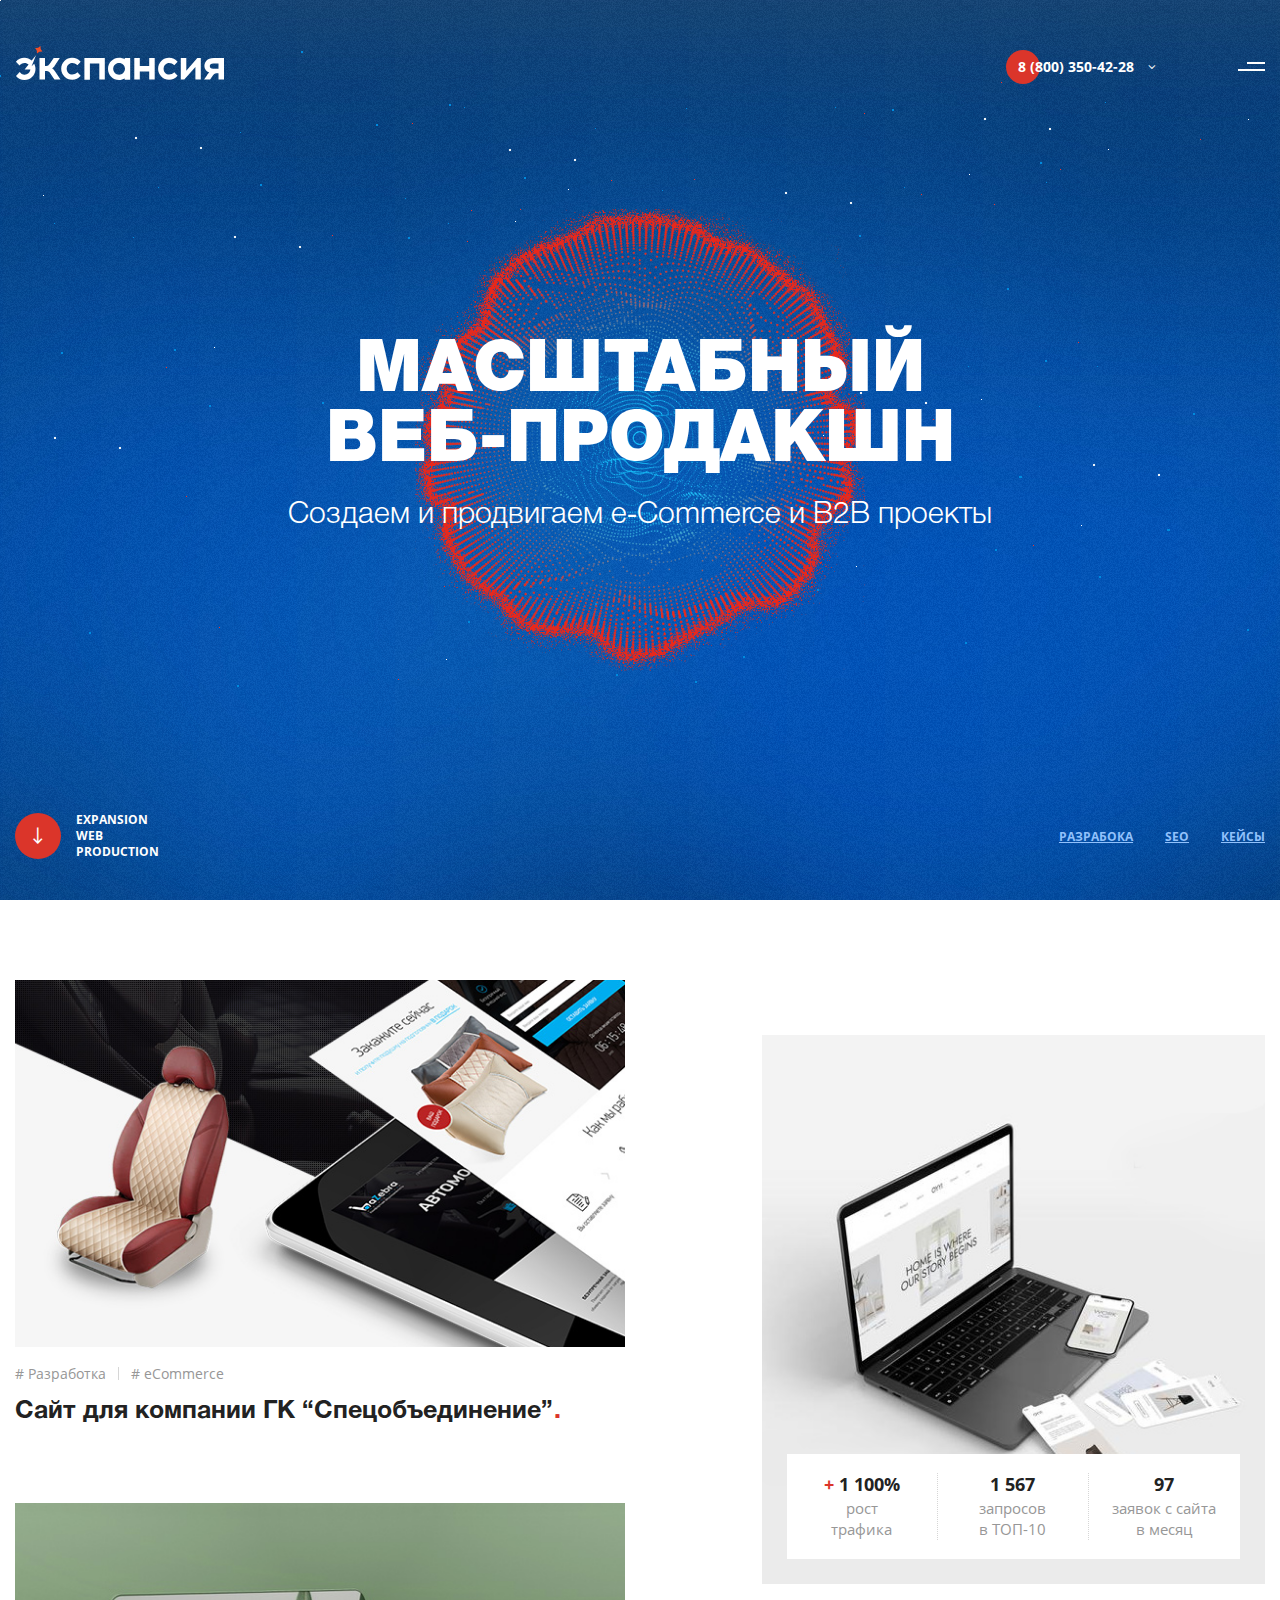
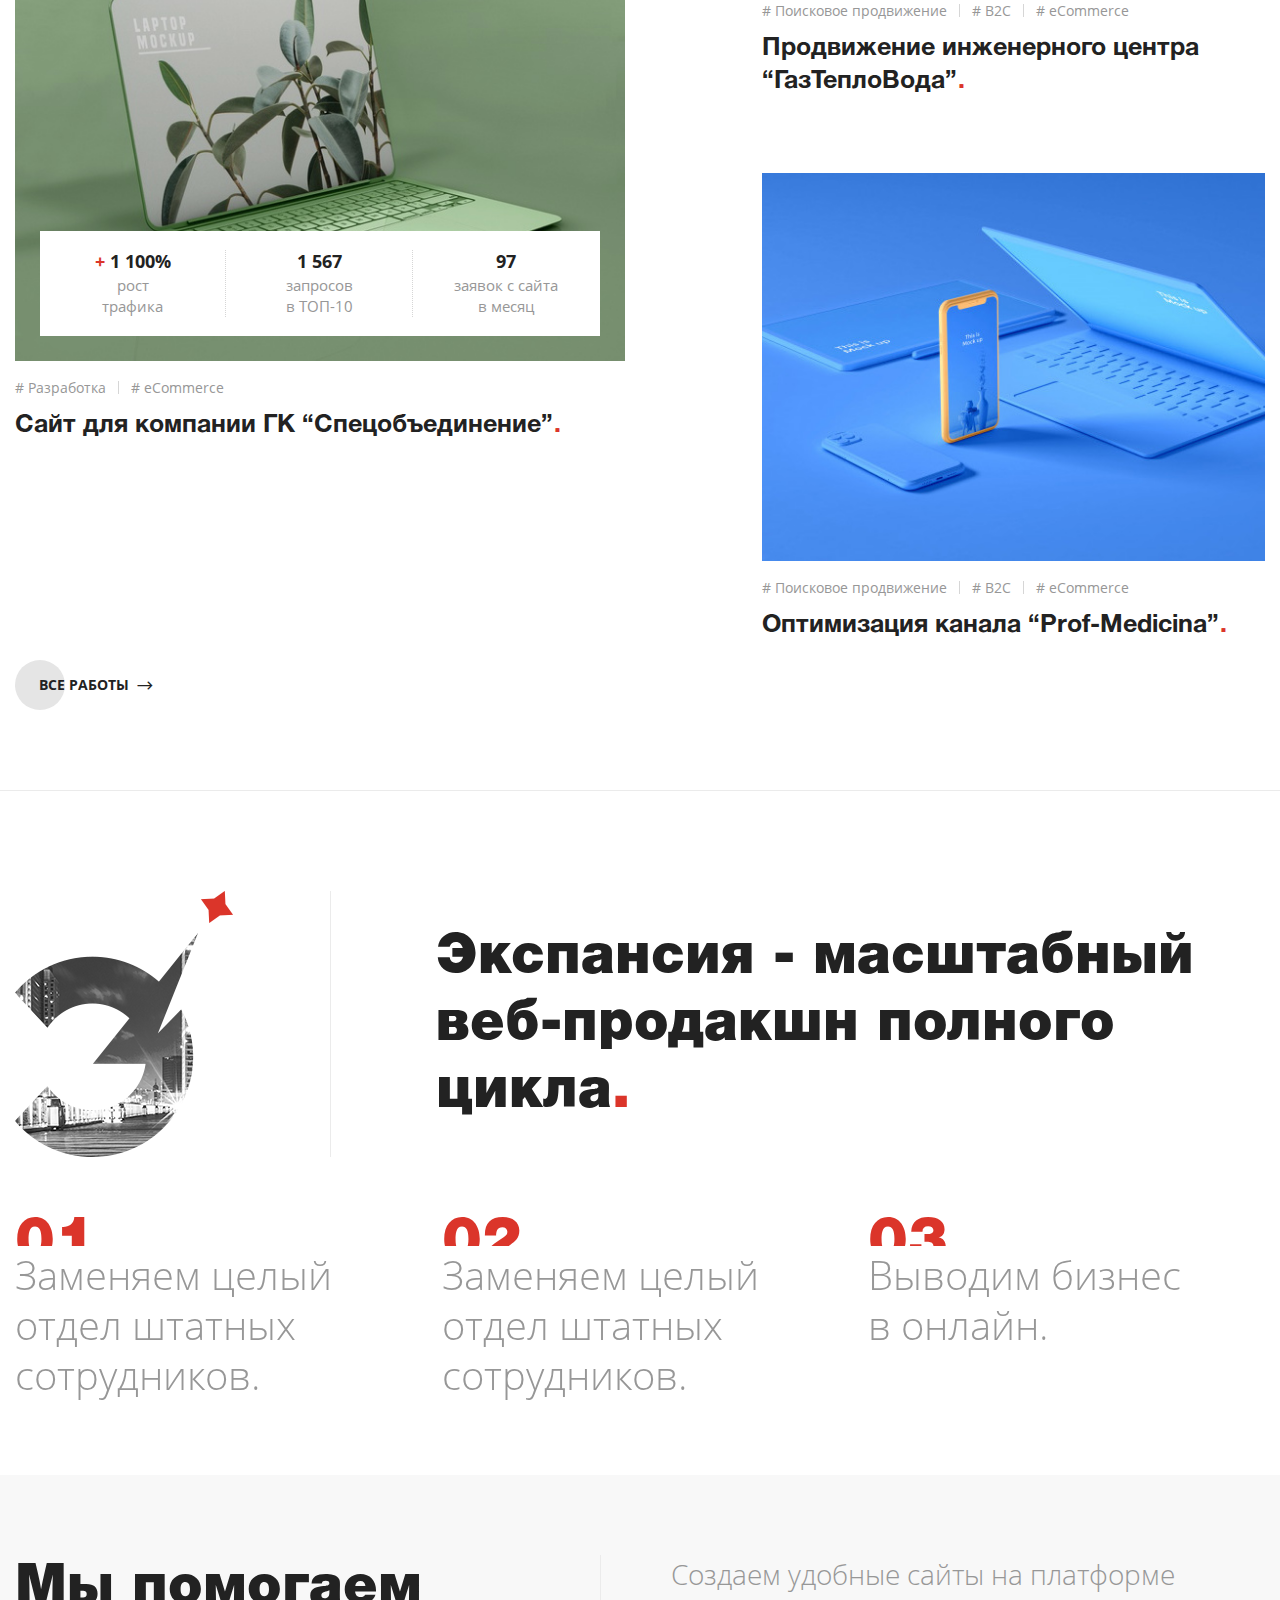
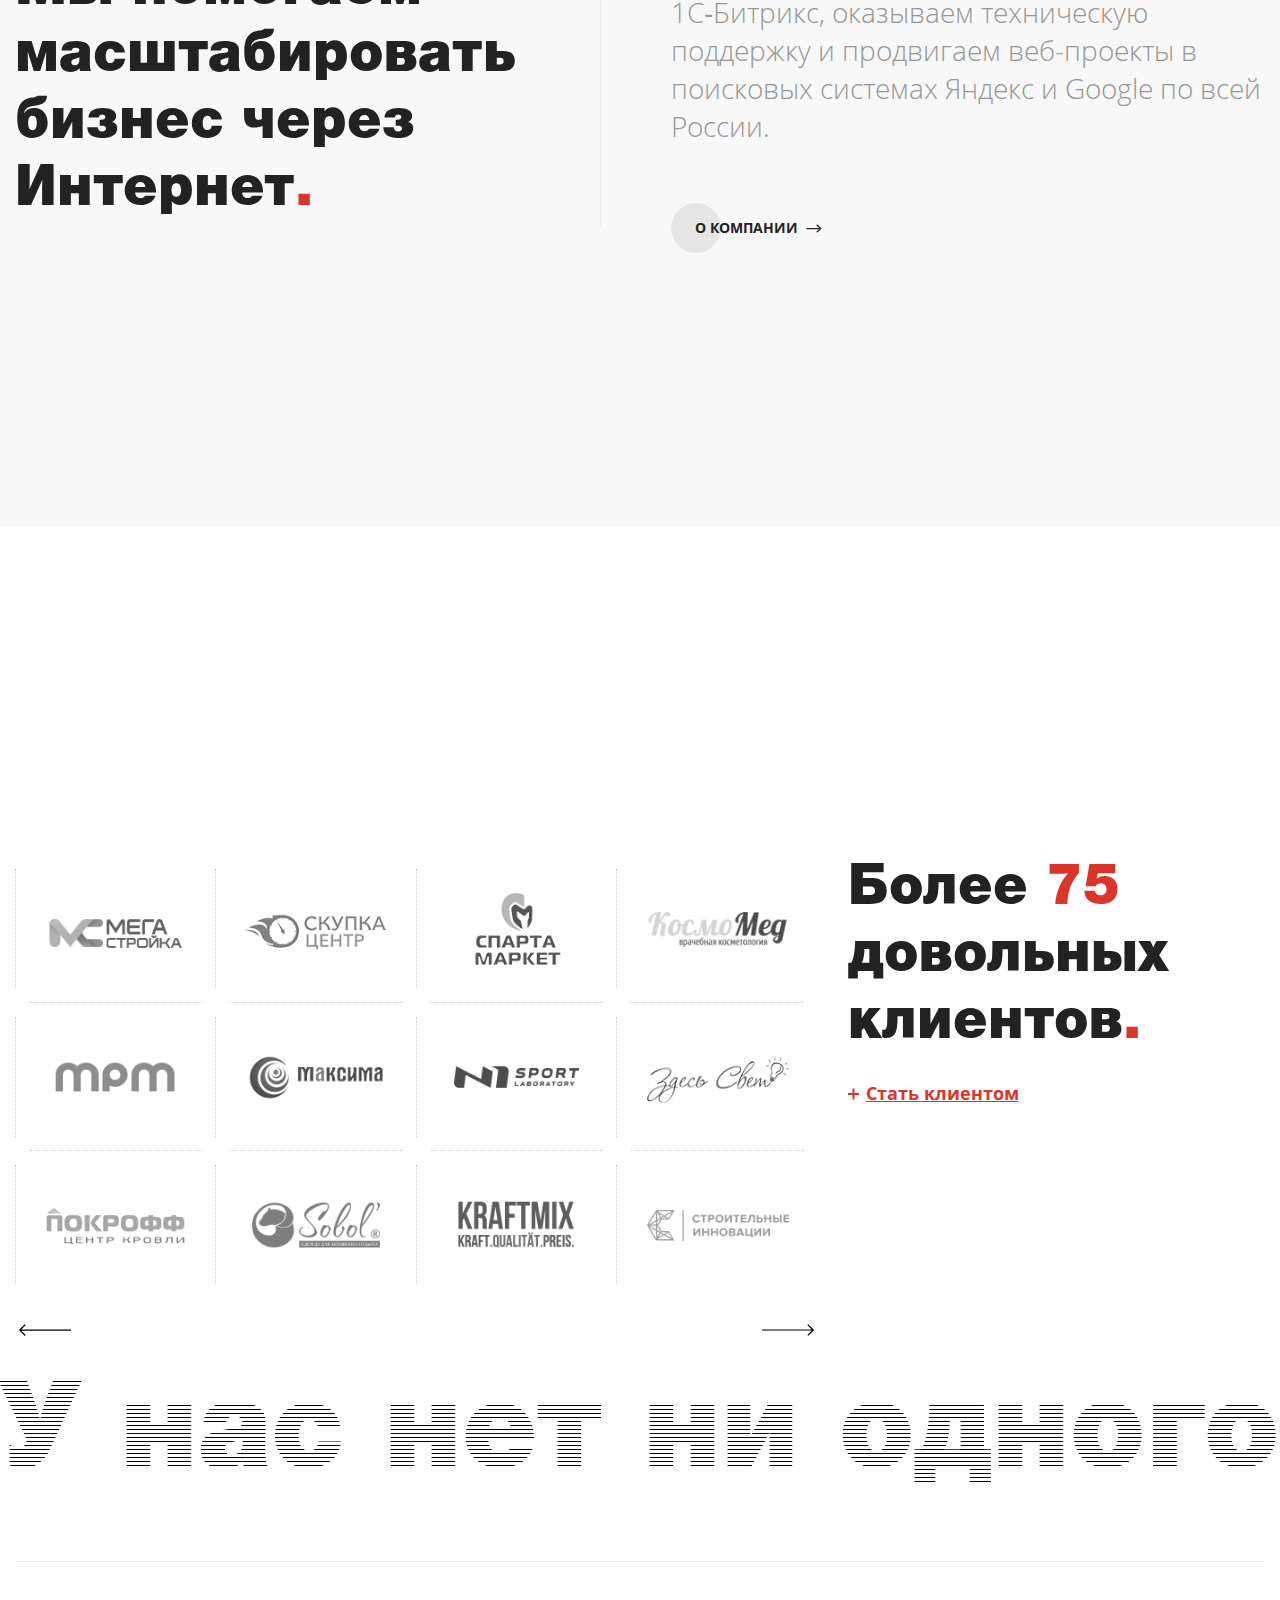
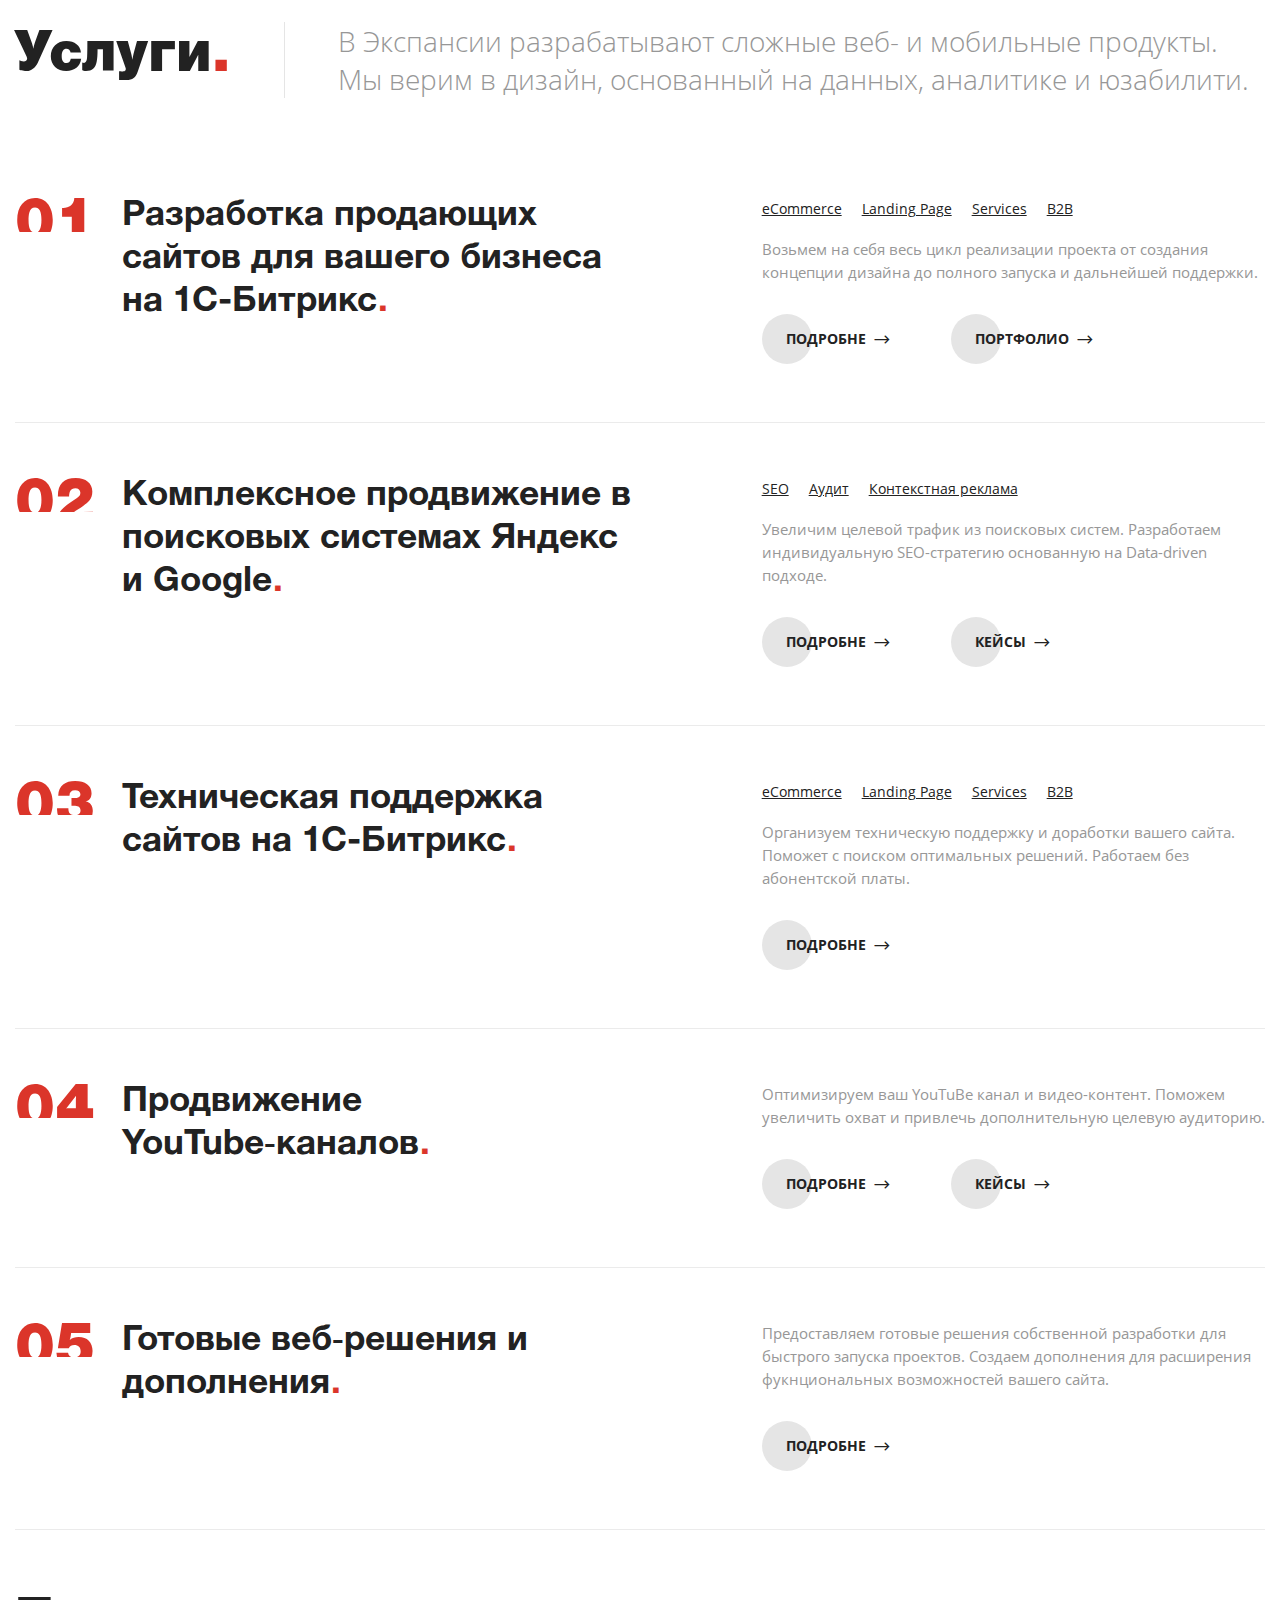
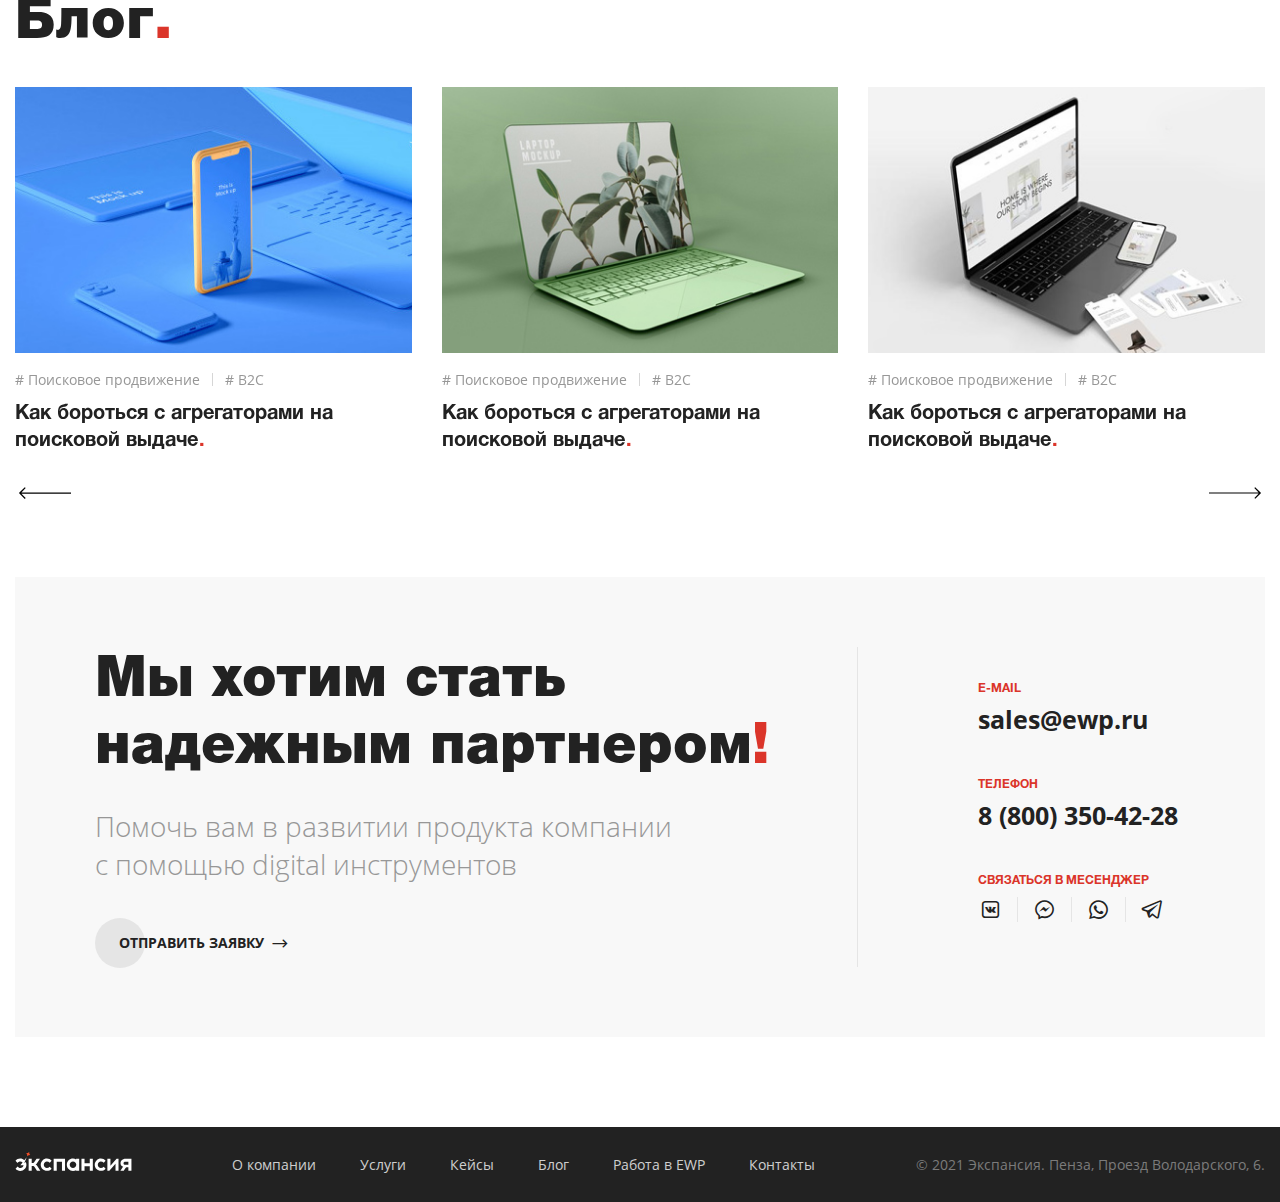
==== commit 09a066bd: "coommut" ====
--- a/index.html
+++ b/index.html
@@ -676,7 +676,9 @@
                         </div>
                     </div>
                     <div class="about-description">
-                        <h2 class="about-title h1">Экспансия - масштабный веб-продакшн полного цикла</h2>
+                        <div class="about-wrapper">
+                            <h2 class="about-title h1">Экспансия - масштабный веб-продакшн полного цикла</h2>
+                        </div>
                     </div>
                 </div>
 
--- a/css/common.css
+++ b/css/common.css
@@ -2684,14 +2684,23 @@
     display: flex;
     margin-bottom: 75px; }
   .about-img {
-    width: 33.3%; }
+    width: 33.7%;
+    min-height: 100%; }
   .about-img-block {
-    width: 80%;
+    display: flex;
+    width: 75%;
     height: 100%;
     padding-right: 20px;
     border-right: 1px solid #ebebeb; }
+    .about-img-block img {
+      margin-top: auto;
+      margin-bottom: auto; }
   .about-description {
-    width: 66.7%; }
+    width: 66.3%;
+    display: flex; }
+  .about-wrapper {
+    margin-top: auto;
+    margin-bottom: auto; }
   .about-title {
     margin-bottom: 0; }
   .about-info {
@@ -2748,6 +2757,12 @@
       line-height: 30px; }
     .about-list-count {
       font-size: 30px; }
+    .about-img-block img {
+      min-width: 150px;
+      width: 150px;
+      margin-top: 0; }
+    .about-wrapper {
+      margin-top: 0; }
     .about-list-description {
       margin-top: -13px;
       font-size: 30px;
@@ -2786,6 +2801,7 @@
     margin-bottom: 75px; }
     .about-head {
       flex-direction: column;
+      align-items: center;
       margin-bottom: 43px; }
     .about-img {
       width: auto;
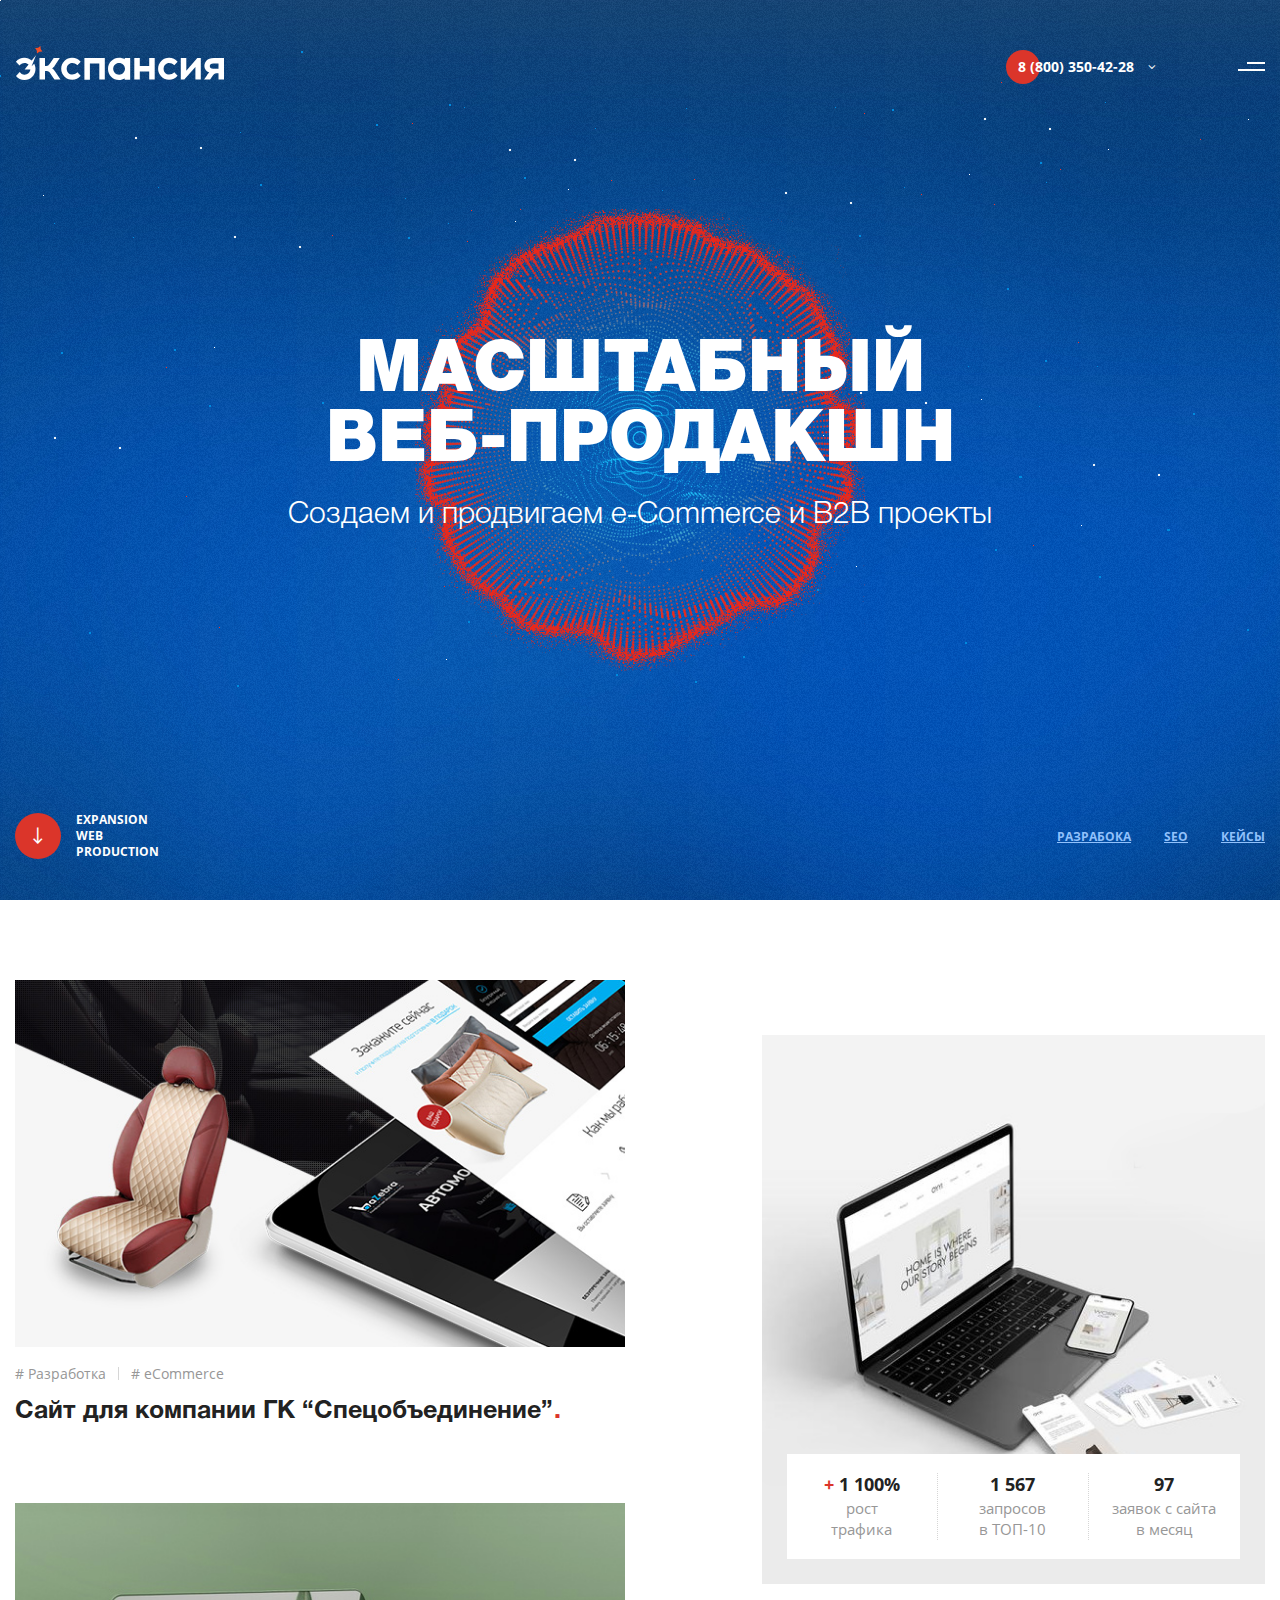
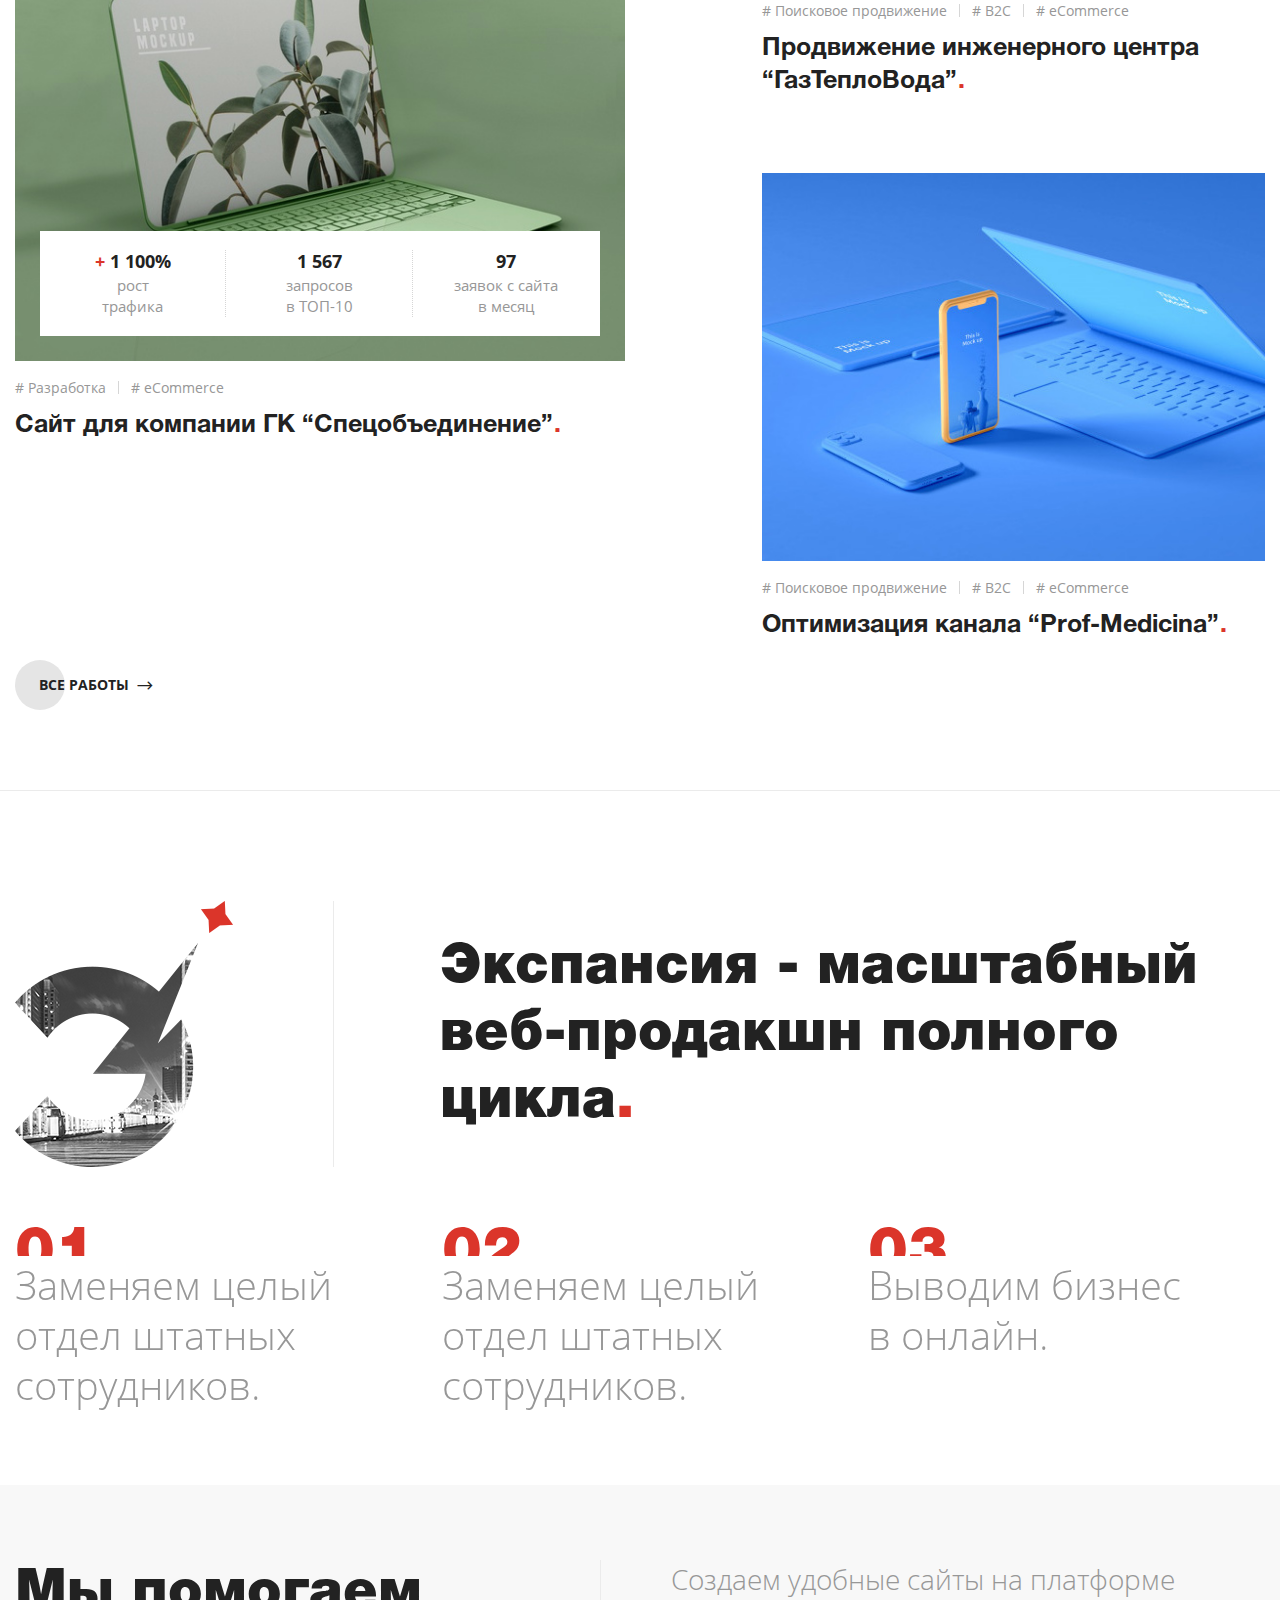
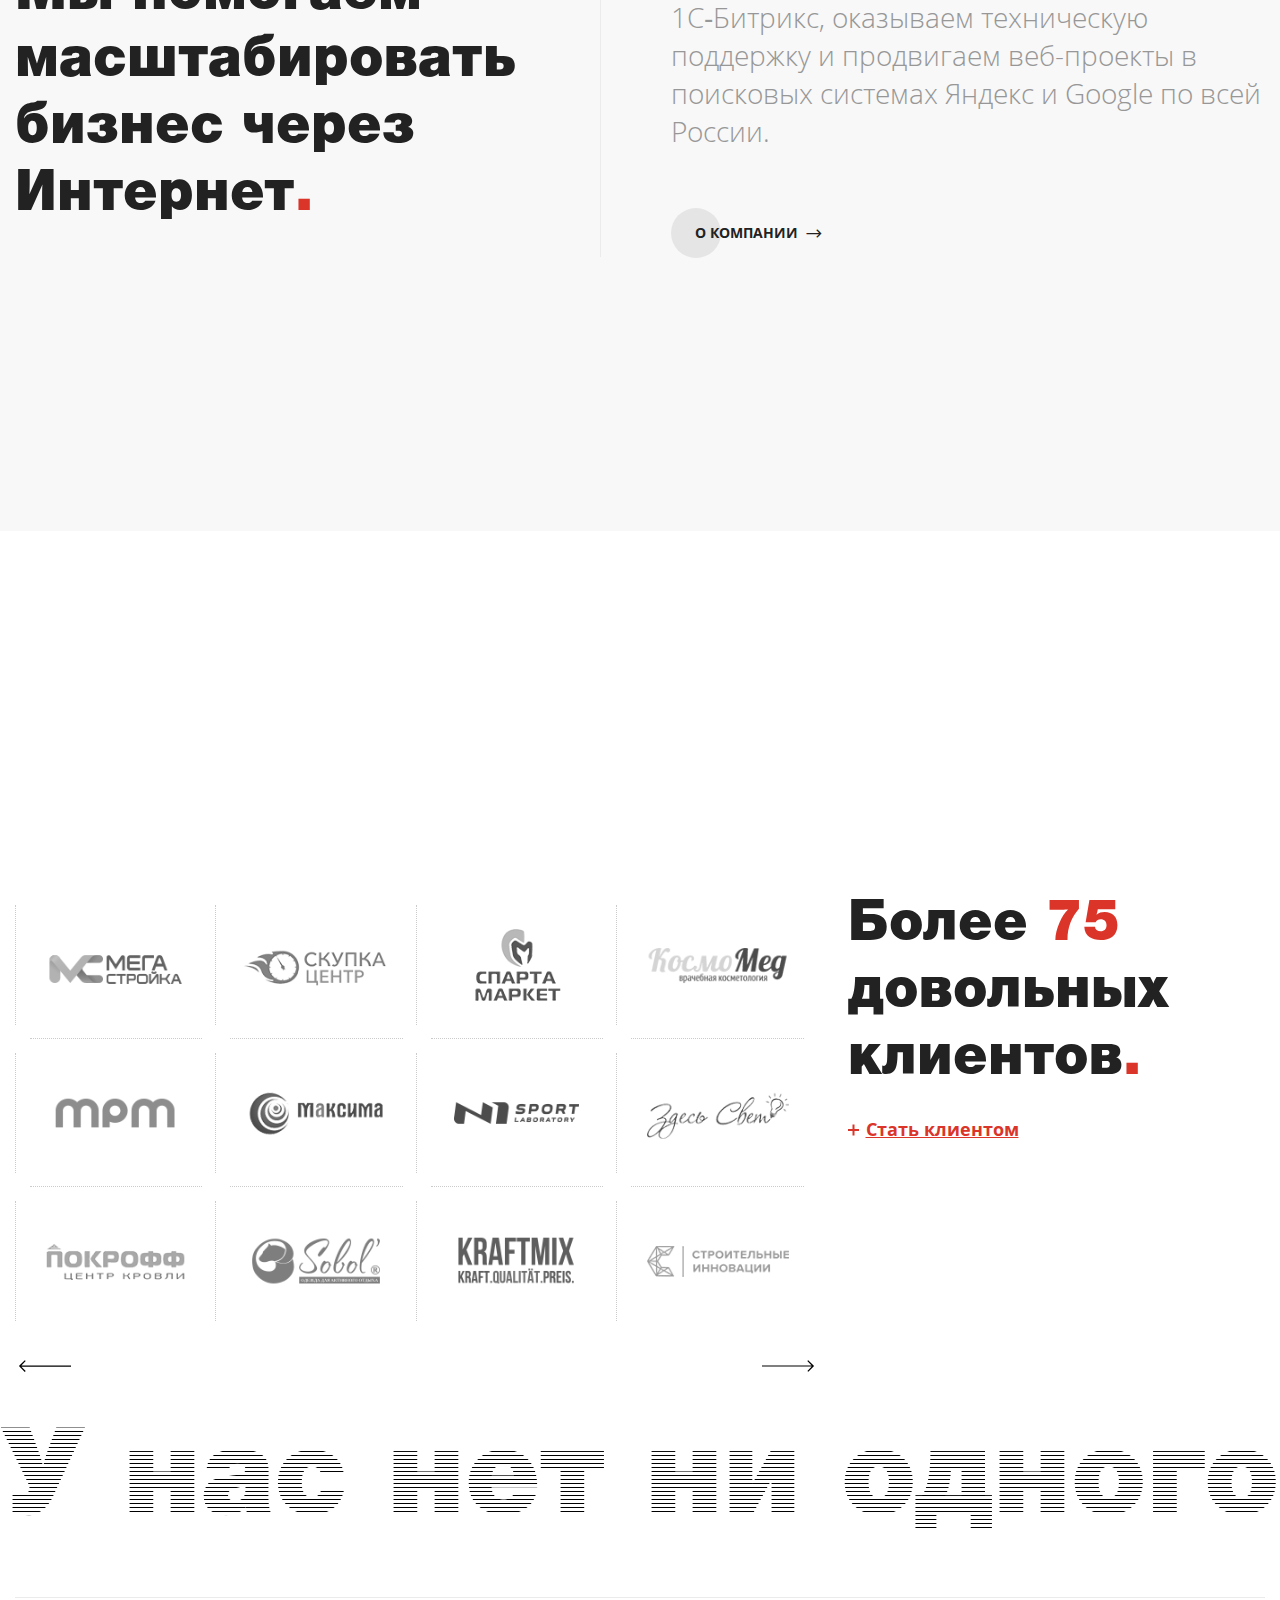
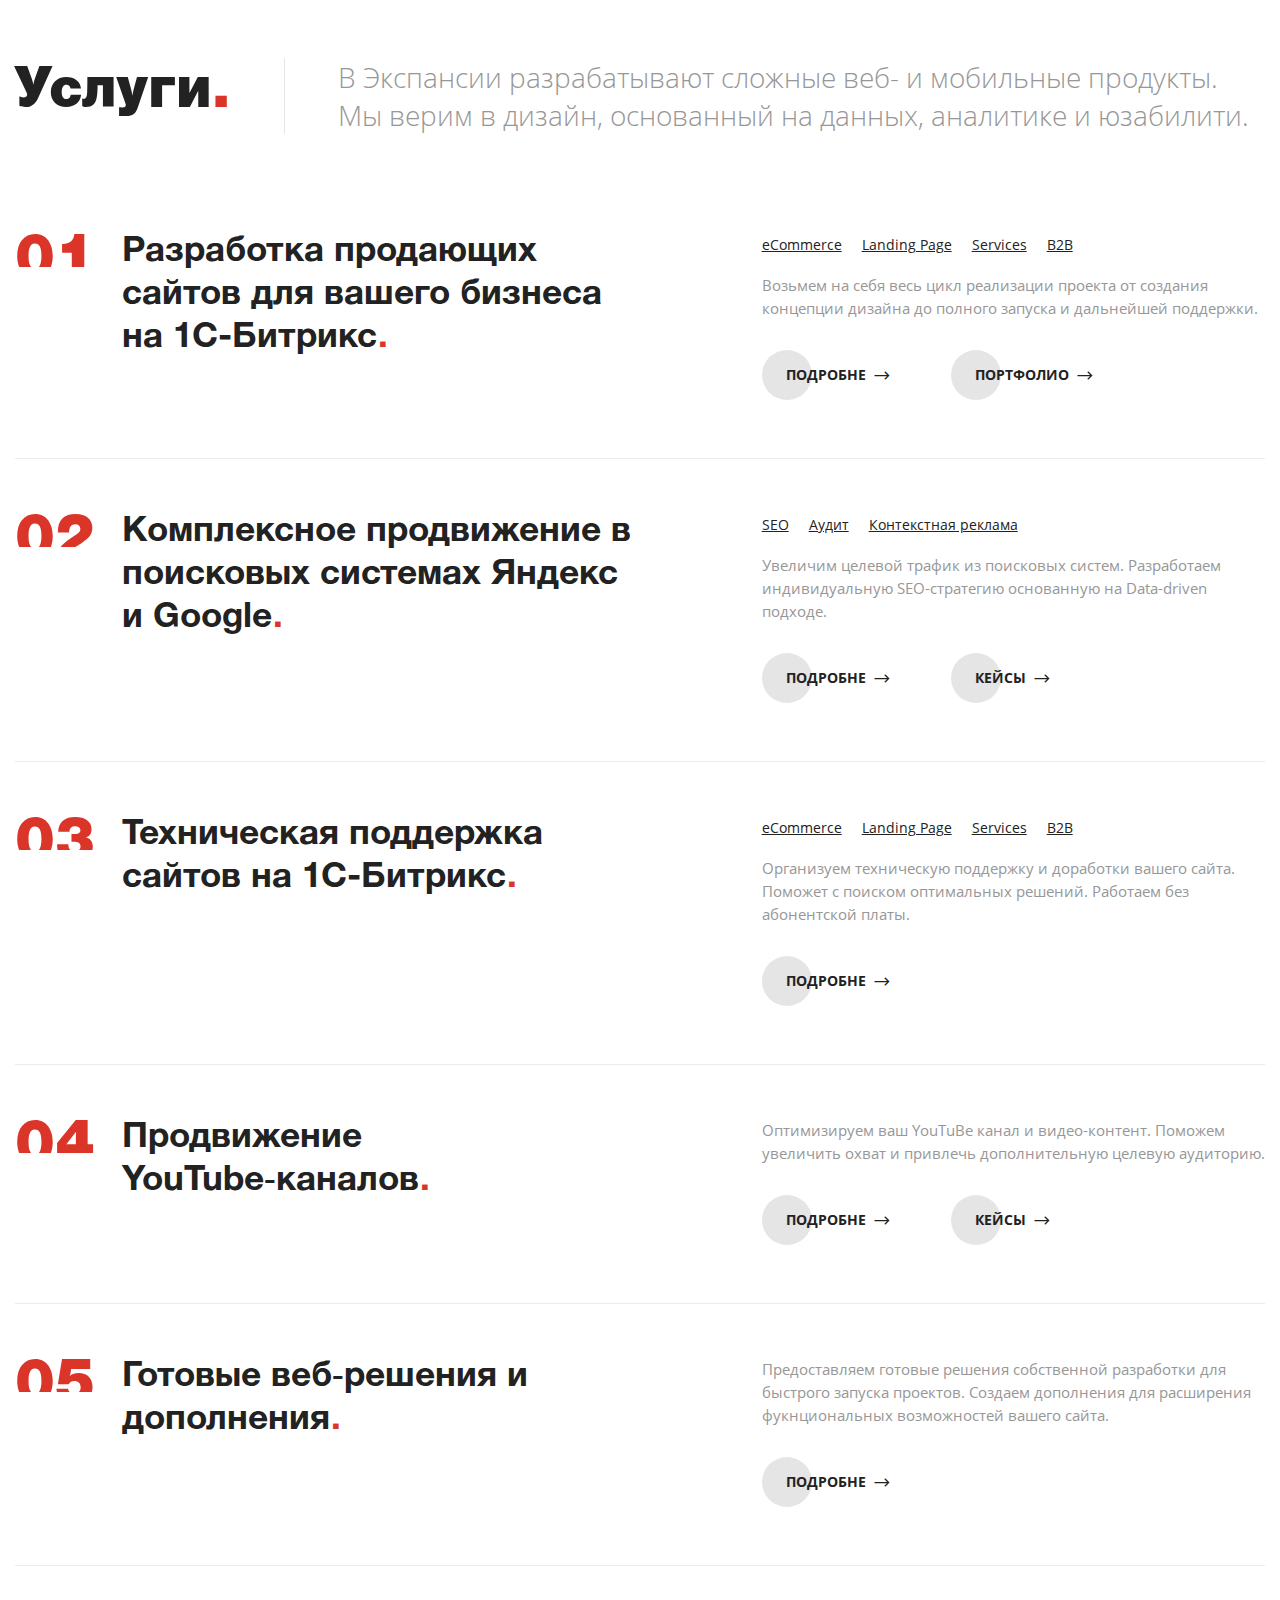
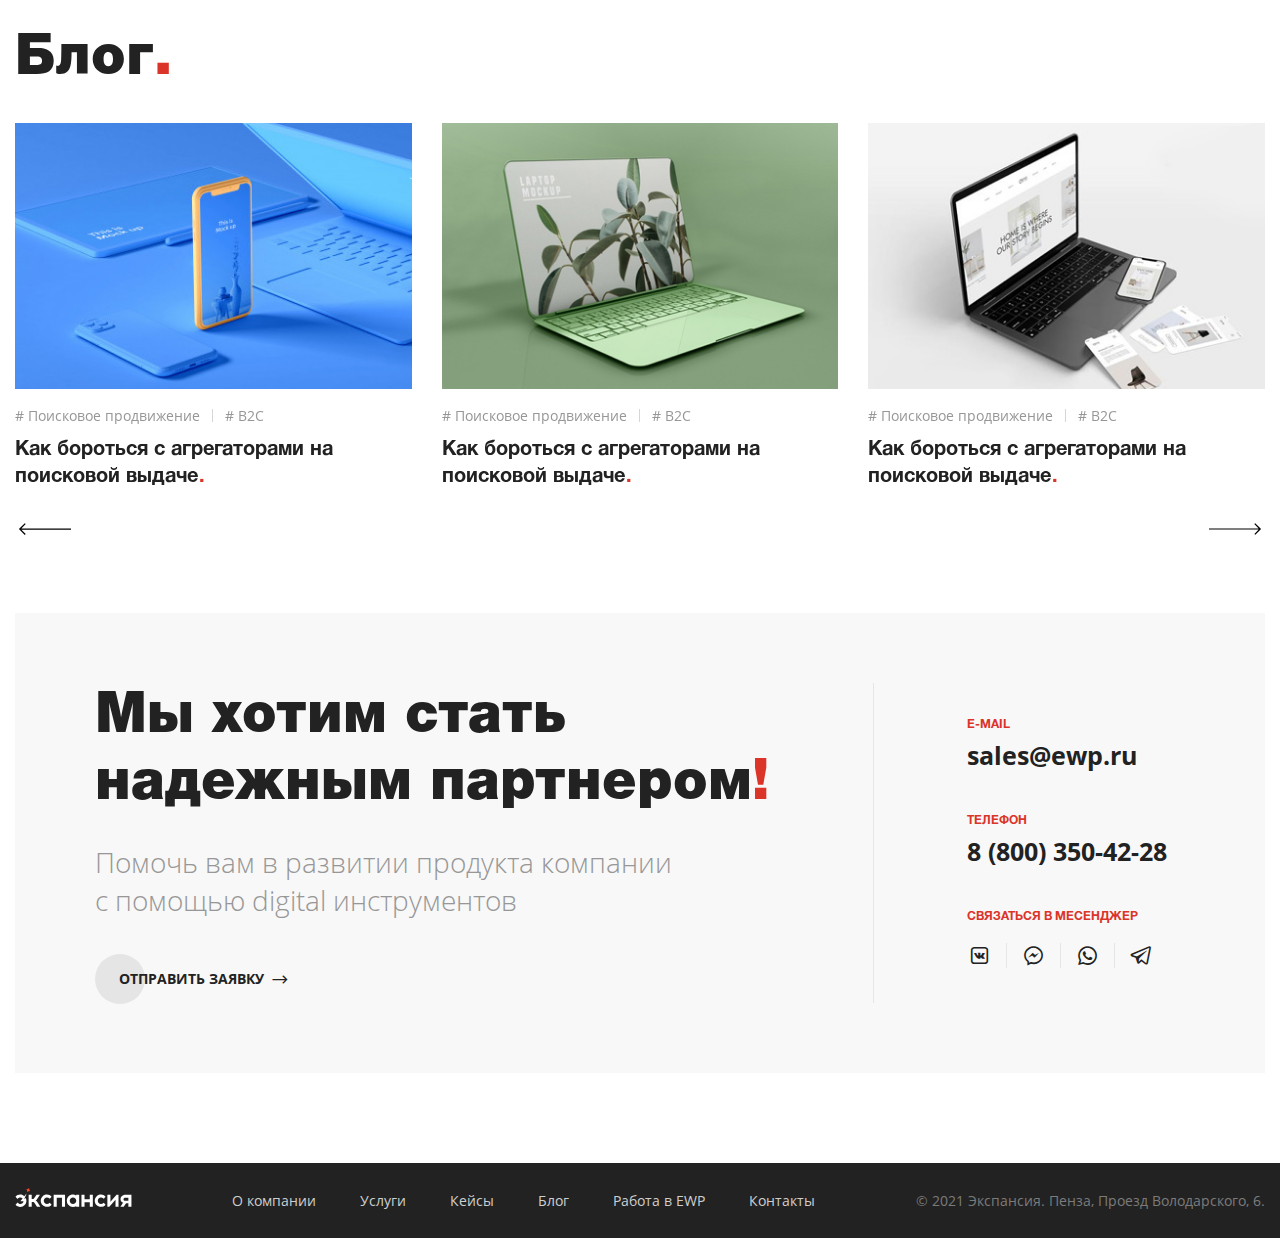
==== commit 59c7f83b: "cpmmit" ====
--- a/index.html
+++ b/index.html
@@ -731,6 +731,14 @@
                             <span class="about-list-count">05</span>
                             <div class="about-list-description">Даем гарантию на все виды работ.</div>
                         </div>
+                        <div class="swiper-slide about-list-item js-slider-item">
+                            <span class="about-list-count">06</span>
+                            <div class="about-list-description">Заменяем целый отдел штатных сотрудников.</div>
+                        </div>
+                        <div class="swiper-slide about-list-item js-slider-item">
+                            <span class="about-list-count">07</span>
+                            <div class="about-list-description">Заменяем целый отдел штатных сотрудников.</div>
+                        </div>
                     </div>
                     <div class="swiper-pagination"></div>
                 </div>
@@ -1038,8 +1046,8 @@
                         <div class="services-block">
                             <div class="row">
                                 <div class="services-main col-md-6 col-lg-7">
-                                    <span class="services-number">01</span>
-                                    <span class="services-name">Разработка продающих сайтов для вашего бизнеса на&nbsp;1С-Битрикс</span>
+                                   <span class="services-number">01</span>
+                                   <span class="services-name">Разработка продающих сайтов для вашего бизнеса на&nbsp;1С-Битрикс</span>
                                 </div>
                                 <div class="services-detail col-md-6 col-lg-5">
                                     <ul class="services-links">
--- a/css/common.css
+++ b/css/common.css
@@ -478,7 +478,8 @@
   padding-right: 19px;
   text-decoration: none;
   font-weight: 700;
-  line-height: 49px; }
+  line-height: 49px;
+  white-space: nowrap; }
   .more-link:after {
     content: '';
     position: absolute;
@@ -544,7 +545,7 @@
     transform: rotate(360deg); } }
 
 .load-more {
-  margin-bottom: 20px;
+  margin-bottom: 21px;
   padding-bottom: 55px;
   text-align: center;
   border-bottom: 1px solid #ebebeb; }
@@ -575,15 +576,17 @@
   text-align: center; }
   .pager-item {
     display: inline-block;
-    margin-right: 12px;
+    margin-left: 6px;
+    margin-right: 6px;
     font-size: 15px; }
   .pager-item:last-child {
     margin-right: 0; }
   .pager-item_first {
     float: left;
-    padding-right: 16px; }
+    padding-right: 5px; }
   .pager-item_last {
-    float: right; }
+    float: right;
+    padding-left: 5px; }
   .pager-link {
     display: inline-block;
     padding-right: 4px;
@@ -605,6 +608,9 @@
     color: #db352a; }
   .pager-item_default .pager-icon {
     fill: #979797; }
+  .pager-item_side {
+    margin-left: 0;
+    margin-right: 0; }
   .pager-item_side .pager-link {
     margin-top: 13px;
     padding-right: 0;
@@ -1099,7 +1105,7 @@
     display: inline-block;
     width: 18px;
     height: 18px;
-    margin-right: 8px;
+    margin-right: 11px;
     background-color: #fff;
     border: 1px solid #dedede;
     line-height: 16px;
@@ -1309,7 +1315,7 @@
   .header-top {
     position: relative;
     z-index: 900;
-    min-height: 40px; }
+    height: 42px; }
   .header-top-container {
     min-width: 320px;
     max-width: 1308px;
@@ -1508,7 +1514,7 @@
     display: flex;
     align-items: center; }
   .header-nav-link {
-    margin-right: 32px;
+    margin-right: 33px;
     text-transform: uppercase;
     font-size: 12px;
     font-weight: 700;
@@ -1995,7 +2001,7 @@
   display: flex;
   align-items: center;
   min-height: 41px;
-  padding: 15px;
+  padding: 17px 15px;
   text-decoration: none;
   text-transform: uppercase;
   font-size: 12px;
@@ -2003,8 +2009,7 @@
   font-weight: 700;
   color: #222; }
   .mob-list-link:hover {
-    color: #fff;
-    background-color: #db352a; }
+    color: #222; }
 
 .mob-list-link_back {
   position: sticky;
@@ -2063,8 +2068,7 @@
   line-height: 21px;
   color: #979797; }
   .mob-list-child-link:hover {
-    color: #fff;
-    background-color: #db352a; }
+    color: #979797; }
 
 .mob-back-icon {
   margin-right: 7px;
@@ -2078,7 +2082,7 @@
   margin-left: auto;
   vertical-align: middle;
   font-size: 12px;
-  color: #949391; }
+  color: #222; }
 
 .mob-link {
   color: #1c1c1c; }
@@ -2090,9 +2094,6 @@
   display: inline-block;
   vertical-align: middle;
   margin-right: 15px; }
-
-.mob-list-link:hover .mob-list-icon {
-  color: #fff; }
 
 .mob-list-link:hover .mob-user-icon {
   fill: #335aa6; }
@@ -2188,7 +2189,7 @@
     color: #db352a; }
 
 .mob-contacts-item {
-  margin-bottom: 16px; }
+  margin-bottom: 18px; }
   .mob-contacts-item:last-child {
     margin-bottom: 0; }
 
@@ -2247,7 +2248,7 @@
 
 .contacts-popup-info {
   margin-top: 30px;
-  margin-left: 5px; }
+  margin-left: 18px; }
 
 .contacts-popup-list-icon {
   margin-right: 5px;
@@ -2256,11 +2257,12 @@
 
 .contacts-popup-data {
   display: flex;
-  flex-wrap: wrap; }
+  flex-wrap: wrap;
+  margin-left: 3px; }
 
 .contacts-popup-data-item {
   display: flex;
-  width: 43%;
+  width: 45%;
   margin-bottom: 50px;
   padding-right: 30px; }
 
@@ -2287,9 +2289,11 @@
   .header-link {
     display: none; }
   .header-info {
-    font-size: 30px; } }
-
-@media screen and (max-width: 1600px) {
+    font-size: 30px; }
+  .menu-list-item_link {
+    display: block; } }
+
+@media screen and (max-width: 1410px) {
   .header-menu-switcher-tablet {
     display: block; }
   .header-actions {
@@ -2324,9 +2328,7 @@
   .header-top-block_fix .mob-menu-switcher-icon:after {
     background-color: #db352a; }
   body.menu-show .header-actions {
-    visibility: visible; }
-  .menu-list-item_link {
-    display: block; } }
+    visibility: visible; } }
 
 @media screen and (max-width: 1308px) {
   .header-decor {
@@ -2375,11 +2377,21 @@
     min-width: 126px;
     width: 126px; }
   .main-page .header {
+    height: calc(var(--vh, 1vh) * 100);
+    transition: height 0.3s linear;
     padding-bottom: 53px; }
   .mob-menu-switcher {
     display: block; }
   .mob-menu {
     display: block; } }
+
+@media screen and (max-width: 720px) and (orientation: landscape) {
+  .main-page .header {
+    padding-top: 20px;
+    padding-bottom: 25px; }
+  .header-decor {
+    width: 220px;
+    margin-left: -110px; } }
 
 .footer-block {
   background-color: #222; }
@@ -2466,7 +2478,7 @@
     text-align: center; } }
 
 .portfolio-list {
-  margin-bottom: 100px;
+  margin-bottom: 110px;
   padding-bottom: 24px;
   border-bottom: 1px solid #ebebeb; }
   .portfolio-list-container {
@@ -2618,117 +2630,139 @@
 
 @media screen and (min-width: 1308px) {
   .main-page .portfolio-list-item:last-child {
-    margin-bottom: 0; } }
+    margin-bottom: 0; }
+  .main-page .portfolio-list-col:nth-child(1) {
+    margin-bottom: 85px; } }
 
 @media screen and (max-width: 992px) {
   .portfolio-list {
-    margin-bottom: 45px;
-    padding-bottom: 42px; }
+    margin-bottom: 60px;
+    padding-bottom: 75px; }
     .portfolio-list-col:nth-child(2) {
       margin-top: 0; }
+    .portfolio-list-item:last-child {
+      margin-bottom: 45px; }
     .portfolio-list-link:hover .portfolio-list-label {
       display: none; }
-    .portfolio-list-more {
-      top: -32px; }
     .portfolio-list-content {
       visibility: hidden;
       height: 0;
       overflow: hidden; }
     .portfolio-list-main {
-      display: block; } }
+      display: block; }
+    .portfolio-list-more {
+      top: 0; } }
 
 @media screen and (max-width: 720px) {
-  .portfolio-list-item {
-    display: flex;
-    flex-direction: column;
-    margin-bottom: 40px; }
-  .portfolio-list-name {
-    margin-bottom: 9px;
-    font-size: 18px;
-    line-height: 24px; }
-  .portfolio-list-link {
-    margin-bottom: 15px; }
-  .portfolio-list-tags {
-    order: 1;
-    margin-bottom: 0; }
-  .portfolio-list-informer {
-    bottom: 10px;
-    margin-left: 10px;
-    margin-right: 10px;
-    padding-top: 12px;
-    padding-bottom: 12px;
-    width: calc(100% - 20px); }
-  .portfolio-list-informer-item {
-    padding-left: 10px;
-    padding-right: 10px; }
-  .portfolio-list-informer-digit {
-    font-size: 14px; }
-  .portfolio-list-informer-label {
-    font-size: 12px;
-    line-height: 15px; }
-  .portfolio-list-more {
-    top: -15px; }
-  .portfolio-list-informer-label {
-    max-width: 64px; }
-  .portfolio-list-informer-item:last-child .portfolio-list-informer-label {
-    max-width: 93px; } }
-
-.about {
-  margin-bottom: 75px; }
-  .about-head {
-    min-width: 320px;
-    max-width: 1308px;
-    margin: 0 auto;
-    padding-right: 15px;
-    padding-left: 15px;
-    display: flex;
-    margin-bottom: 75px; }
-  .about-img {
-    width: 33.7%;
-    min-height: 100%; }
-  .about-img-block {
-    display: flex;
-    width: 75%;
-    height: 100%;
-    padding-right: 20px;
-    border-right: 1px solid #ebebeb; }
-    .about-img-block img {
-      margin-top: auto;
-      margin-bottom: auto; }
-  .about-description {
-    width: 66.3%;
-    display: flex; }
-  .about-wrapper {
+  .portfolio-list {
+    margin-bottom: 45px;
+    padding-bottom: 42px; }
+    .portfolio-list-item {
+      display: flex;
+      flex-direction: column;
+      margin-bottom: 40px; }
+      .portfolio-list-item:last-child {
+        margin-bottom: 40px; }
+    .portfolio-list-name {
+      margin-bottom: 9px;
+      font-size: 18px;
+      line-height: 24px; }
+    .portfolio-list-link {
+      margin-bottom: 15px; }
+    .portfolio-list-tags {
+      order: 1;
+      margin-bottom: 0; }
+    .portfolio-list-informer {
+      bottom: 10px;
+      margin-left: 10px;
+      margin-right: 10px;
+      padding-top: 12px;
+      padding-bottom: 12px;
+      width: calc(100% - 20px); }
+    .portfolio-list-informer-item {
+      padding-left: 10px;
+      padding-right: 10px; }
+    .portfolio-list-informer-digit {
+      font-size: 14px; }
+    .portfolio-list-informer-label {
+      font-size: 12px;
+      line-height: 15px; }
+    .portfolio-list-informer-label {
+      max-width: 64px; }
+    .portfolio-list-informer-item:last-child .portfolio-list-informer-label {
+      max-width: 93px; } }
+
+.about-head {
+  min-width: 320px;
+  max-width: 1308px;
+  margin: 0 auto;
+  padding-right: 15px;
+  padding-left: 15px;
+  display: flex;
+  margin-bottom: 25px; }
+
+.about-img {
+  width: 34%;
+  min-height: 100%; }
+
+.about-img-block {
+  display: flex;
+  width: 75%;
+  height: 100%;
+  padding-right: 20px;
+  border-right: 1px solid #ebebeb; }
+  .about-img-block img {
     margin-top: auto;
     margin-bottom: auto; }
-  .about-title {
-    margin-bottom: 0; }
-  .about-info {
-    margin-top: 20px;
-    font-size: 28px;
-    font-weight: 300;
-    line-height: 38px; }
-  .about-list-wrapper {
-    padding-right: 15px;
-    padding-left: 15px; }
-  .about-list-count {
-    font-size: 60px;
-    font-weight: 900;
-    font-family: 'Helvetica';
-    color: #db352a; }
-  .about-list-description {
-    position: relative;
-    margin-top: -20px;
-    padding-top: 4px;
-    font-size: 40px;
-    font-weight: 300;
-    line-height: 50px;
-    background-color: #fff; }
-  .about .owl-stage {
-    display: flex; }
+
+.about-description {
+  width: 66%;
+  display: flex; }
+
+.about-wrapper {
+  margin-top: auto;
+  margin-bottom: auto; }
+
+.about-title {
+  margin-bottom: 0; }
+
+.about-title-label {
+  white-space: nowrap; }
+
+.about-info {
+  margin-top: 20px;
+  font-size: 28px;
+  font-weight: 300;
+  line-height: 38px; }
+
+.about-list-wrapper {
+  padding-right: 15px;
+  padding-left: 15px; }
+
+.about-list {
+  padding-top: 50px;
+  padding-bottom: 75px; }
+
+.about-list-count {
+  font-size: 60px;
+  font-weight: 900;
+  font-family: 'Helvetica';
+  color: #db352a; }
+
+.about-list-description {
+  position: relative;
+  margin-top: -20px;
+  padding-top: 4px;
+  font-size: 40px;
+  font-weight: 300;
+  line-height: 50px;
+  background-color: #fff; }
+
+.about .owl-stage {
+  display: flex; }
 
 .company {
-  padding-top: 80px;
+  padding-top: 75px;
   padding-bottom: 274px;
   background-color: #f8f8f8; }
   .company-container {
@@ -2741,6 +2775,7 @@
   .company-title {
     min-width: 586px;
     margin-right: 70px;
+    margin-bottom: 0;
     padding-right: 60px;
     border-right: 1px solid #ebebeb; }
   .company-description {
@@ -2750,39 +2785,40 @@
     font-weight: 300; }
 
 @media screen and (max-width: 992px) {
-  .about {
-    margin-bottom: 60px; }
-    .about-info {
-      font-size: 20px;
-      line-height: 30px; }
-    .about-list-count {
-      font-size: 30px; }
-    .about-img-block img {
-      min-width: 150px;
-      width: 150px;
-      margin-top: 0; }
-    .about-wrapper {
-      margin-top: 0; }
-    .about-list-description {
-      margin-top: -13px;
-      font-size: 30px;
-      line-height: 40px; }
-    .about-list-wrapper {
-      margin-right: 60px;
-      margin-left: 60px; }
-    .about-list-item:after {
-      content: '';
-      position: absolute;
-      top: -2px;
-      left: 0;
-      width: 100%;
-      height: 100%;
-      background-color: #fff;
-      opacity: 0.7; }
-    .about-list-item.swiper-slide-active:after {
-      display: none; }
-    .about-list-item.swiper-slide-next:after {
-      display: none; }
+  .about-info {
+    font-size: 20px;
+    line-height: 30px; }
+  .about-list {
+    padding-top: 40px;
+    padding-bottom: 60px; }
+  .about-list-count {
+    font-size: 30px; }
+  .about-img-block img {
+    min-width: 150px;
+    width: 150px;
+    margin-top: 0; }
+  .about-wrapper {
+    margin-top: 0; }
+  .about-list-description {
+    margin-top: -13px;
+    font-size: 30px;
+    line-height: 40px; }
+  .about-list-wrapper {
+    margin-right: 60px;
+    margin-left: 60px; }
+  .about-list-item:after {
+    content: '';
+    position: absolute;
+    top: -2px;
+    left: 0;
+    width: 100%;
+    height: 100%;
+    background-color: #fff;
+    opacity: 0.7; }
+  .about-list-item.swiper-slide-active:after {
+    display: none; }
+  .about-list-item.swiper-slide-next:after {
+    display: none; }
   .company {
     padding-top: 70px;
     padding-bottom: 70px; }
@@ -2797,38 +2833,37 @@
       line-height: 30px; } }
 
 @media screen and (max-width: 720px) {
-  .about {
-    margin-bottom: 75px; }
-    .about-head {
-      flex-direction: column;
-      align-items: center;
-      margin-bottom: 43px; }
-    .about-img {
-      width: auto;
-      margin-bottom: 35px; }
-    .about-img-block {
-      width: 100%;
-      padding-right: 0;
-      border-right-width: 0;
-      text-align: center; }
-    .about-img-block img {
-      max-width: 155px; }
-    .about-description {
-      width: auto; }
-    .about-info {
-      font-size: 18px;
-      line-height: 24px;
-      text-align: center; }
-    .about-title {
-      text-align: center; }
-    .about-list-wrapper {
-      margin-right: 40px;
-      margin-left: 40px; }
-    .about-list-description {
-      font-size: 18px;
-      line-height: 24px; }
-    .about-list-item.swiper-slide-next:after {
-      display: block; }
+  .about-head {
+    flex-direction: column;
+    align-items: center; }
+  .about-img {
+    width: auto;
+    margin-bottom: 35px; }
+  .about-img-block {
+    width: 100%;
+    padding-right: 0;
+    border-right-width: 0;
+    text-align: center; }
+  .about-img-block img {
+    max-width: 155px; }
+  .about-description {
+    width: auto; }
+  .about-info {
+    font-size: 18px;
+    line-height: 24px;
+    text-align: center; }
+  .about-title {
+    text-align: center; }
+  .about-list {
+    padding-top: 0; }
+  .about-list-wrapper {
+    margin-right: 40px;
+    margin-left: 40px; }
+  .about-list-description {
+    font-size: 18px;
+    line-height: 24px; }
+  .about-list-item.swiper-slide-next:after {
+    display: block; }
   .company {
     padding-top: 60px;
     padding-bottom: 80px; }
@@ -2853,7 +2888,7 @@
   margin: 0 auto;
   padding-right: 15px;
   padding-left: 15px;
-  margin-top: -216px;
+  margin-top: -185px;
   margin-bottom: 67px; }
   .awards-container {
     width: 100vw;
@@ -2882,17 +2917,6 @@
     text-align: center; }
   .awards .owl-stage {
     display: flex; }
-  .awards .owl-item:not(.active) {
-    position: relative; }
-    .awards .owl-item:not(.active):after {
-      content: '';
-      position: absolute;
-      top: 0;
-      left: 0;
-      width: 100%;
-      height: 100%;
-      background-color: #db352a;
-      opacity: 0.6; }
   .owl-loaded .awards-list-item {
     margin-right: auto;
     margin-left: auto; }
@@ -2930,7 +2954,14 @@
     color: #fff; }
   .awards-nav {
     margin-top: 30px;
-    max-width: calc(1308px - 30px - 110px - 105px); }
+    max-width: calc(1308px - 15px - 110px - 105px); }
+
+@media screen and (max-width: 1308px) {
+  .awards-container {
+    width: auto;
+    margin-right: -15px; }
+  .awards-nav {
+    margin-right: 15px; } }
 
 @media screen and (min-width: 992px) {
   .awards.animated .awards-container {
@@ -2946,18 +2977,30 @@
       margin-left: -15px;
       padding-right: 15px;
       padding-left: 15px; }
+    .awards .owl-item:not(.active) {
+      position: relative; }
+      .awards .owl-item:not(.active):after {
+        content: '';
+        position: absolute;
+        top: 0;
+        left: 0;
+        width: 100%;
+        height: 100%;
+        background-color: #db352a;
+        opacity: 0.6; }
     .awards-title {
       text-align: center; }
     .awards-list {
       overflow: visible;
       margin-right: 60px;
-      margin-left: 60px; }
-    .awards .owl-item:after {
-      display: block; } }
+      margin-left: 60px; } }
 
 @media screen and (max-width: 720px) {
   .awards {
     margin-bottom: 52px; }
+    .awards-container {
+      padding-top: 55px;
+      padding-bottom: 50px; }
     .awards-list-item {
       width: auto; } }
 
@@ -3036,26 +3079,29 @@
 @media screen and (max-width: 992px) {
   .clients {
     flex-wrap: wrap;
-    margin-bottom: 5px; }
+    margin-bottom: 46px; }
     .clients-content {
       width: 100%;
       padding-right: 0; }
     .clients-side {
       width: 100%;
       order: -1;
-      margin-bottom: 30px;
+      margin-bottom: 40px;
       text-align: center; }
     .clients-container {
       overflow: visible;
       margin-right: 45px;
       margin-left: 45px; }
     .clients-list {
-      flex-wrap: nowrap; }
+      flex-wrap: nowrap;
+      margin-bottom: 0; }
     .clients-list-item:first-child ~ .clients-list-item {
       display: none; }
     .clients-list-block {
       margin-right: 0;
-      margin-left: 0; }
+      margin-left: 0;
+      padding-top: 0;
+      padding-bottom: 0; }
     .clients-list-box {
       margin-right: 0;
       margin-left: 0; }
@@ -3068,7 +3114,7 @@
 
 @media screen and (max-width: 720px) {
   .clients {
-    margin-bottom: 0; }
+    margin-bottom: 26px; }
     .clients-side {
       margin-bottom: 22px; } }
 
@@ -3078,18 +3124,18 @@
   margin-bottom: 68px; }
   .string-item {
     display: inline-block;
-    background: url("../images/string/string-bg-1.png") repeat 0 0;
-    -webkit-background-clip: text;
-    -webkit-text-fill-color: transparent;
     animation: scroll 30s infinite linear; }
   .string-label {
     display: inline-block;
     margin-right: 40px;
+    padding-left: 3px;
     font-size: 120px;
     line-height: 120px;
     font-weight: 900;
     font-family: 'Helvetica';
-    white-space: nowrap; }
+    white-space: nowrap;
+    background: url("../images/string/string-text.png") no-repeat 0 18px;
+    color: transparent; }
 
 @keyframes scroll {
   0% {
@@ -3100,14 +3146,18 @@
 @media screen and (max-width: 992px) {
   .string-label {
     font-size: 70px;
-    line-height: 70px; } }
+    line-height: 70px;
+    background-image: url("../images/string/string-text-tablet.png");
+    background-position: 0 10px; } }
 
 @media screen and (max-width: 720px) {
   .string {
     margin-bottom: 45px; }
     .string-label {
       font-size: 50px;
-      line-height: 50px; } }
+      line-height: 50px;
+      background-image: url("../images/string/string-text-mob.png");
+      background-position: 0 4px; } }
 
 .services {
   margin-bottom: 60px; }
@@ -3178,10 +3228,10 @@
     margin-top: -2px; }
   .services-number {
     display: block;
-    height: 37px;
+    padding-top: 18px;
+    height: 36px;
     overflow: hidden;
     font-size: 60px;
-    line-height: 60px;
     font-weight: 900;
     color: #db352a;
     font-family: "Helvetica";
@@ -3190,9 +3240,12 @@
     margin-right: 27px; }
     @media screen and (max-width: 992px) {
       .services-number {
-        height: 20px;
-        font-size: 30px;
-        line-height: 33px; } }
+        height: 17px;
+        padding-top: 2px;
+        font-size: 30px; } }
+    @media screen and (max-width: 720px) {
+      .services-number {
+        height: 15px; } }
   .services-links {
     display: flex;
     flex-wrap: wrap;
@@ -3210,7 +3263,8 @@
   .services-description {
     margin-bottom: 30px; }
   .services-actions {
-    display: flex; }
+    display: flex;
+    flex-wrap: wrap; }
   .services-actions-item {
     margin-right: 40px; }
   .services-actions-item:last-child {
@@ -3227,7 +3281,6 @@
       margin-right: 22px;
       padding-right: 22px; }
     .services-block {
-      min-width: auto;
       padding-top: 42px;
       padding-bottom: 52px; }
     .services-info {
@@ -3422,12 +3475,12 @@
     font-weight: 300;
     line-height: 38px; }
   .contacts-main {
-    width: 70%;
+    width: 71.5%;
     margin-right: auto;
     padding-right: 75px;
     border-right: 1px solid #e5e5e5; }
   .contacts-side {
-    width: 19%;
+    width: 20%;
     padding-top: 30px; }
   .contacts-list-item {
     margin-bottom: 40px; }
@@ -3449,6 +3502,8 @@
     .contacts-list-info a {
       color: #222;
       text-decoration: none; }
+  .contacts-messengers {
+    margin-top: 15px; }
 
 @media screen and (max-width: 992px) {
   .contacts-container {
@@ -3502,29 +3557,35 @@
 
 .portfolio-actions {
   display: flex;
-  align-items: flex-start;
   padding-bottom: 23px;
-  margin-bottom: 40px;
+  margin-bottom: 39px;
   border-bottom: 1px solid #ebebeb; }
 
 .portfolio-menu-wrapper {
   display: flex;
   align-items: flex-end;
-  margin-right: auto; }
+  flex-grow: 1; }
 
 .portfolio-menu {
   position: relative;
-  margin-top: 12px; }
+  margin-top: 12px;
+  width: 100%;
+  height: 38px;
+  overflow: hidden; }
 
 .portfolio-menu-item {
-  display: inline-block;
-  margin-right: 42px;
+  float: left;
   margin-bottom: 15px; }
+
+.portfolio-menu-target {
+  display: none; }
 
 .portfolio-menu-item:last-child {
   margin-right: 0; }
 
 .portfolio-menu-link {
+  display: inline-block;
+  padding-right: 42px;
   font-size: 17px;
   color: #222;
   font-family: 'Helvetica'; }
@@ -3534,14 +3595,22 @@
 
 .portfolio-menu-icon {
   font-size: 12px;
-  font-weight: 700; }
+  font-weight: 700;
+  color: #222; }
 
 .portfolio-menu-item_more {
   display: none;
-  position: absolute;
-  top: 0;
-  right: 20px;
+  margin-bottom: 0;
+  padding-right: 0;
   background-color: #fff; }
+
+.portfolio-menu-switcher {
+  padding-left: 2px;
+  padding-right: 2px; }
+
+.portfolio-menu-close {
+  padding-left: 2px;
+  padding-right: 2px; }
 
 .portfolio-filter {
   margin-left: 15px; }
@@ -3579,7 +3648,7 @@
   color: #df2c31; }
 
 .portfolio-banner {
-  margin-bottom: 58px; }
+  margin-bottom: 57px; }
 
 .portfolio-banner-link {
   position: relative;
@@ -3614,12 +3683,15 @@
 .portfolio-banner-link:hover .portfolio-banner-img {
   transform: scale(1.2); }
 
-.portfolio-menu-wrapper_active .portfolio-menu-item_more {
-  display: inline-block; }
-
-.portfolio-menu-wrapper_active .portfolio-menu {
-  overflow: hidden;
-  height: 23px; }
+.portfolio-menu_active .portfolio-menu-target {
+  display: block; }
+
+.portfolio-menu_active .portfolio-menu-switcher {
+  display: none; }
+
+.portfolio-menu_active {
+  height: auto;
+  overflow: visible; }
 
 .portfolio-menu-wrapper_show .portfolio-menu {
   overflow: visible;
@@ -3630,7 +3702,7 @@
 
 .portfolio-list-banner {
   position: relative;
-  padding: 61px 100px 61px 0;
+  padding: 66px 100px 65px 0;
   background-color: #db352a; }
   .portfolio-list-banner:after {
     content: '';
@@ -3644,7 +3716,7 @@
 
 .portfolio-list-banner-info {
   display: block;
-  margin-bottom: 12px;
+  margin-bottom: 17px;
   font-size: 55px;
   font-family: "Helvetica";
   color: #fffefe;
@@ -3661,7 +3733,7 @@
   display: flex;
   align-items: center;
   flex-wrap: wrap;
-  margin-bottom: 37px; }
+  margin-bottom: 38px; }
 
 .filter-tag {
   display: inline-block;
@@ -3689,8 +3761,11 @@
 .filter-reset:hover {
   color: #222; }
 
+.filter-form-list {
+  margin-top: 20px; }
+
 .filter-form-list-item {
-  margin-bottom: 14px; }
+  margin-bottom: 12px; }
 
 .filter-form-list-item:last-child {
   margin-bottom: 0; }
@@ -3715,7 +3790,7 @@
 
 @media screen and (max-width: 720px) {
   .portfolio-banner {
-    margin-bottom: 50px; }
+    margin-bottom: 30px; }
   .portfolio-banner-link {
     height: auto;
     background: none;
@@ -3754,12 +3829,15 @@
     background-color: transparent; }
   .portfolio-actions {
     flex-direction: column;
-    padding-bottom: 40px; }
+    margin-bottom: 38px;
+    padding-bottom: 38px; }
   .portfolio-filter {
     margin-left: 0;
     width: 100%; }
+  .portfolio-menu {
+    margin-top: 0; }
   .portfolio-menu-wrapper {
-    margin-bottom: 20px; }
+    margin-bottom: 10px; }
   .portfolio-list-banner {
     margin-left: -15px;
     margin-right: -15px;
@@ -3791,6 +3869,8 @@
 
 .about-detail-head {
   margin-bottom: 80px; }
+  .about-detail-head .about-img-block img {
+    margin-top: 0; }
 
 .about-detail-clients {
   margin-bottom: 60px; }
@@ -3799,7 +3879,7 @@
   position: relative;
   margin-bottom: 80px; }
   .about-detail-service-container {
-    margin-left: 34%;
+    margin-left: 34.3%;
     padding: 57px 0 37px 109px;
     background-color: #db352a; }
     .about-detail-service-container:after {
@@ -3899,19 +3979,22 @@
     line-height: 35px; }
   .principles-number {
     display: block;
-    height: 37px;
+    padding-top: 18px;
+    height: 36px;
     overflow: hidden;
     font-size: 60px;
-    line-height: 60px;
     font-weight: 900;
     color: #db352a;
     font-family: "Helvetica";
     margin-bottom: 15px; }
     @media screen and (max-width: 992px) {
       .principles-number {
-        height: 20px;
-        font-size: 30px;
-        line-height: 33px; } }
+        height: 17px;
+        padding-top: 2px;
+        font-size: 30px; } }
+    @media screen and (max-width: 720px) {
+      .principles-number {
+        height: 15px; } }
 
 .reviews {
   margin-bottom: 20px; }
@@ -4126,6 +4209,8 @@
       margin-left: 60px; }
   .about-detail-head {
     margin-bottom: 40px; }
+  .about-detail-clients {
+    margin-bottom: 57px; }
   .about-detail-service {
     margin-bottom: 50px; }
     .about-detail-service-container {
@@ -4183,8 +4268,16 @@
       text-align: center; }
     .reviews-more {
       display: inline-block; }
+  .rating-table {
+    margin-bottom: 34px; }
   .rating-table ~ .rating-table {
     display: none; }
+  .rating-table-row:nth-child(5) ~ .rating-table-row {
+    display: none; }
+  .rating-table-col_name {
+    width: 77%; }
+  .rating-table-col_city {
+    width: 23%; }
   .rating-title {
     padding-top: 47px;
     text-align: center; }
@@ -4193,6 +4286,8 @@
   .rating_active .rating-load-more {
     display: none; }
   .rating_active .rating-table {
+    display: block; }
+  .rating_active .rating-table-row:nth-child(5) ~ .rating-table-row {
     display: block; } }
 
 @media screen and (max-width: 720px) {
@@ -4306,19 +4401,25 @@
   .rating-title {
     padding-top: 0;
     border-top-width: 0; }
+  .rating-table {
+    margin-bottom: 26px; }
   .rating-table-container {
     flex-direction: column;
-    padding-top: 12px;
-    padding-bottom: 12px; }
+    padding-top: 14px;
+    padding-bottom: 14px; }
   .rating-table-col {
     text-align: center;
     padding-right: 0; }
   .rating-table-col_name {
     display: block;
     width: 100%;
-    margin-bottom: 7px; }
+    margin-bottom: 4px; }
   .rating-table-col_city {
     width: 100%; }
+  .rating-table-row:nth-child(3) ~ .rating-table-row {
+    display: none; }
+  .rating_active .rating-table-row:nth-child(3) ~ .rating-table-row {
+    display: block; }
   .rating-year {
     font-size: 15px; }
   .rating-name {
@@ -4332,6 +4433,8 @@
   padding-bottom: 60px;
   margin-bottom: 55px;
   border-bottom: 1px solid #ebebeb; }
+  .svc-item:last-child {
+    margin-bottom: 0; }
 
 .svc-panel {
   display: flex;
@@ -4352,32 +4455,35 @@
 
 .svc-number {
   display: block;
-  height: 37px;
+  padding-top: 18px;
+  height: 36px;
   overflow: hidden;
   font-size: 60px;
-  line-height: 60px;
   font-weight: 900;
   color: #db352a;
   font-family: "Helvetica";
   display: inline-block;
-  margin-top: -3px;
-  margin-right: 20px; }
+  margin-top: -2px;
+  margin-right: 26px; }
   @media screen and (max-width: 992px) {
     .svc-number {
-      height: 20px;
-      font-size: 30px;
-      line-height: 33px; } }
+      height: 17px;
+      padding-top: 2px;
+      font-size: 30px; } }
+  @media screen and (max-width: 720px) {
+    .svc-number {
+      height: 15px; } }
 
 .svc-title {
   margin-bottom: 0; }
 
 .svc-detail {
   position: relative;
-  min-height: 213px; }
+  min-height: 202px; }
 
 .svc-info {
-  width: 34%;
-  margin-left: 105px;
+  width: 33%;
+  margin-left: 107px;
   font-size: 28px;
   font-weight: 300;
   line-height: 38px; }
@@ -4385,7 +4491,7 @@
 .svc-slider {
   position: absolute;
   top: 0;
-  left: 45%;
+  left: 51.5%;
   width: 100%;
   background-color: #fff;
   transition: left 0.9s ease-in-out; }
@@ -4558,28 +4664,14 @@
 .svc-item_active .svc-slider-block:hover .svc-icon_simple {
   display: block; }
 
-@media screen and (max-width: 992px) {
-  .svc-panel {
-    margin-bottom: 5px; }
-  .svc-number {
-    margin-top: 0; }
-  .svc-info {
-    margin-left: 60px;
-    width: auto;
-    margin-bottom: 20px;
-    font-size: 20px;
-    line-height: 30px; }
-  .svc-slider {
-    position: static; }
-  .svc-slider-switcher {
-    display: none; }
+@media screen and (max-width: 1308px) {
   .svc-slider-block {
     display: block;
     padding-right: 20px;
     padding-left: 20px;
     padding-bottom: 52px; }
-    .svc-slider-block:before {
-      display: none; }
+  .svc-detail {
+    min-height: 340px; }
   .svc-slider-icon {
     display: block;
     margin-left: auto;
@@ -4592,13 +4684,37 @@
   .svc-slider-info {
     text-align: center;
     font-size: 14px;
-    line-height: 22px; }
+    line-height: 22px; } }
+
+@media screen and (max-width: 992px) {
+  .svc-panel {
+    margin-bottom: 5px; }
+  .svc-number {
+    margin-top: 3px;
+    margin-right: 21px; }
+  .svc-info {
+    margin-left: 60px;
+    width: auto;
+    margin-bottom: 28px;
+    font-size: 20px;
+    line-height: 30px; }
+  .svc-slider {
+    position: static; }
+  .svc-slider-switcher {
+    display: none; }
+  .svc-slider-block {
+    padding-top: 27px; }
+    .svc-slider-block:before {
+      display: none; }
   .svc-item_active .svc-close {
     display: none; } }
 
 @media screen and (max-width: 720px) {
+  .svc-item {
+    padding-bottom: 55px; }
   .svc-panel {
     display: block;
+    margin-top: -5px;
     text-align: center; }
   .svc-number {
     margin-right: 0; }
@@ -4607,10 +4723,12 @@
     font-size: 18px; }
   .svc-info {
     margin-left: 0;
-    margin-bottom: 50px;
+    margin-bottom: 40px;
     text-align: center;
     font-size: 18px;
     line-height: 24px; }
+  .svc-slider-block {
+    padding-bottom: 48px; }
   .svc-slider-list {
     display: block;
     margin-left: 40px;
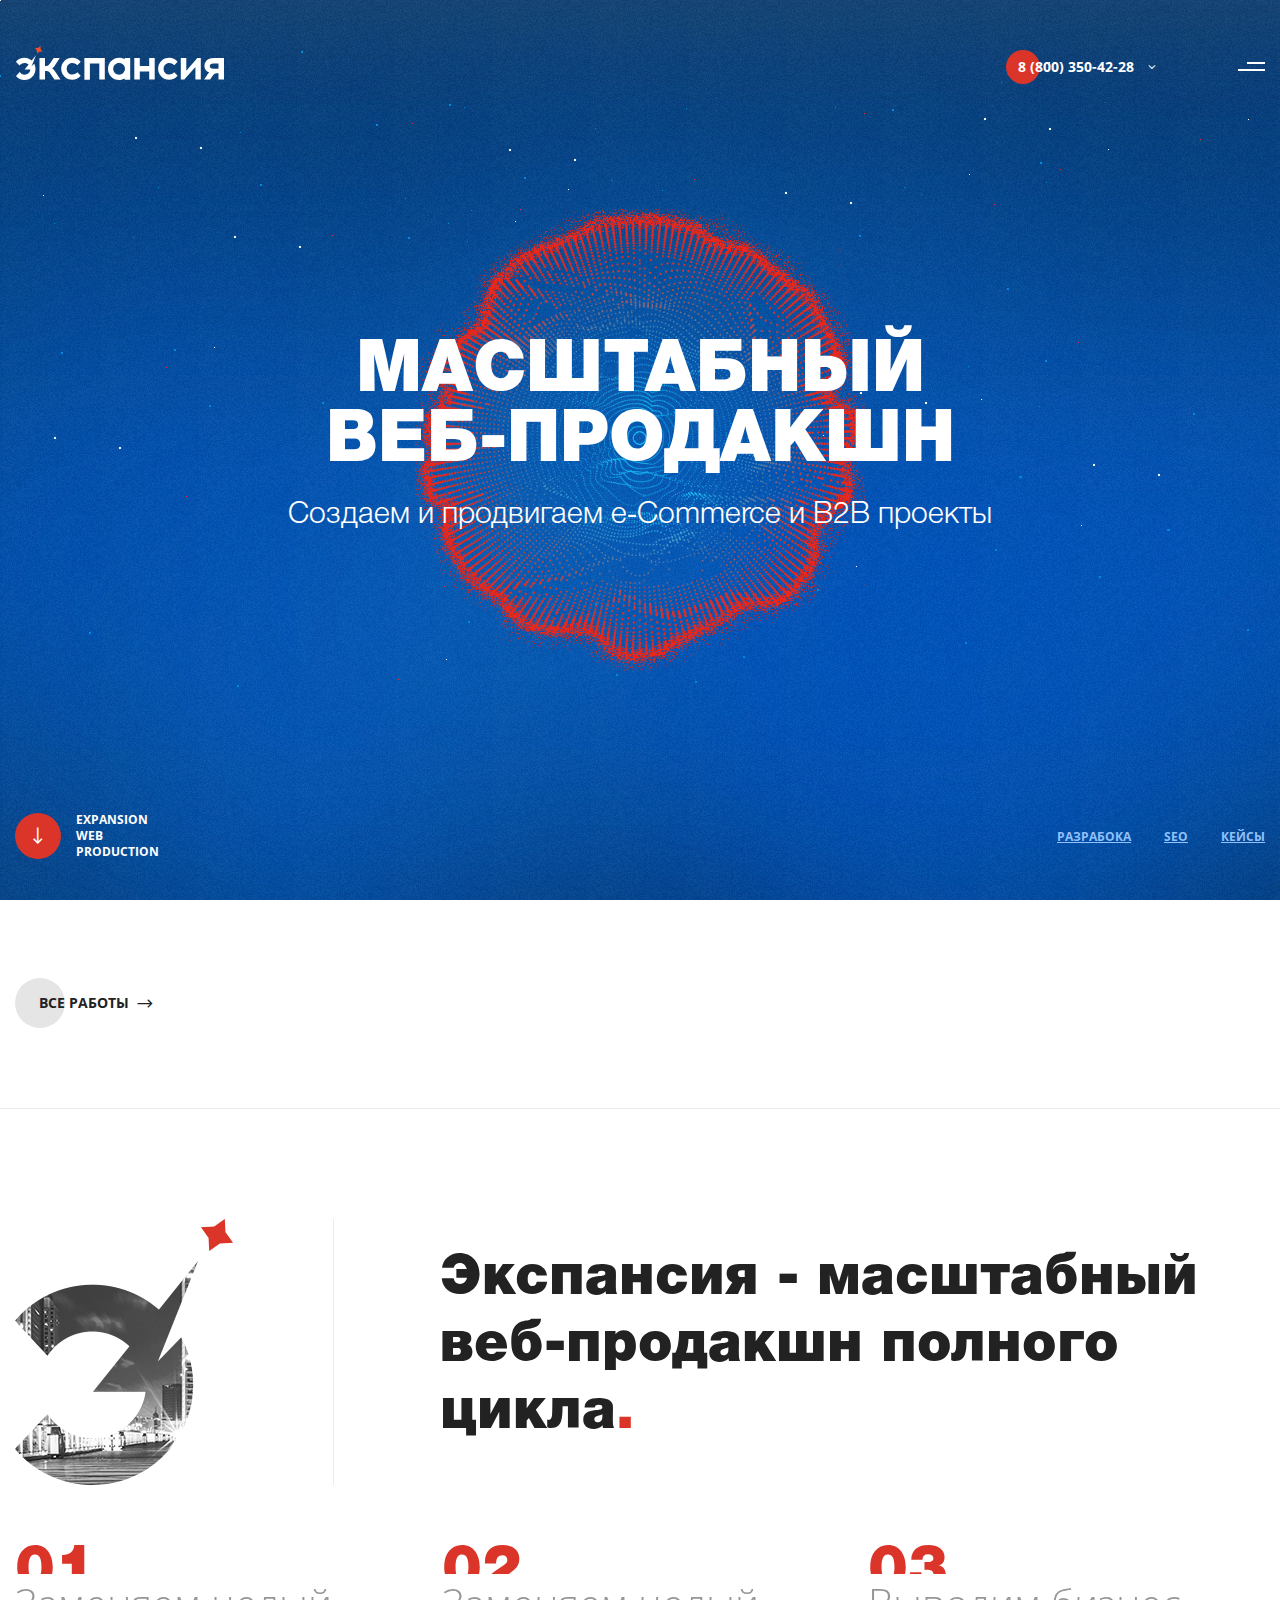
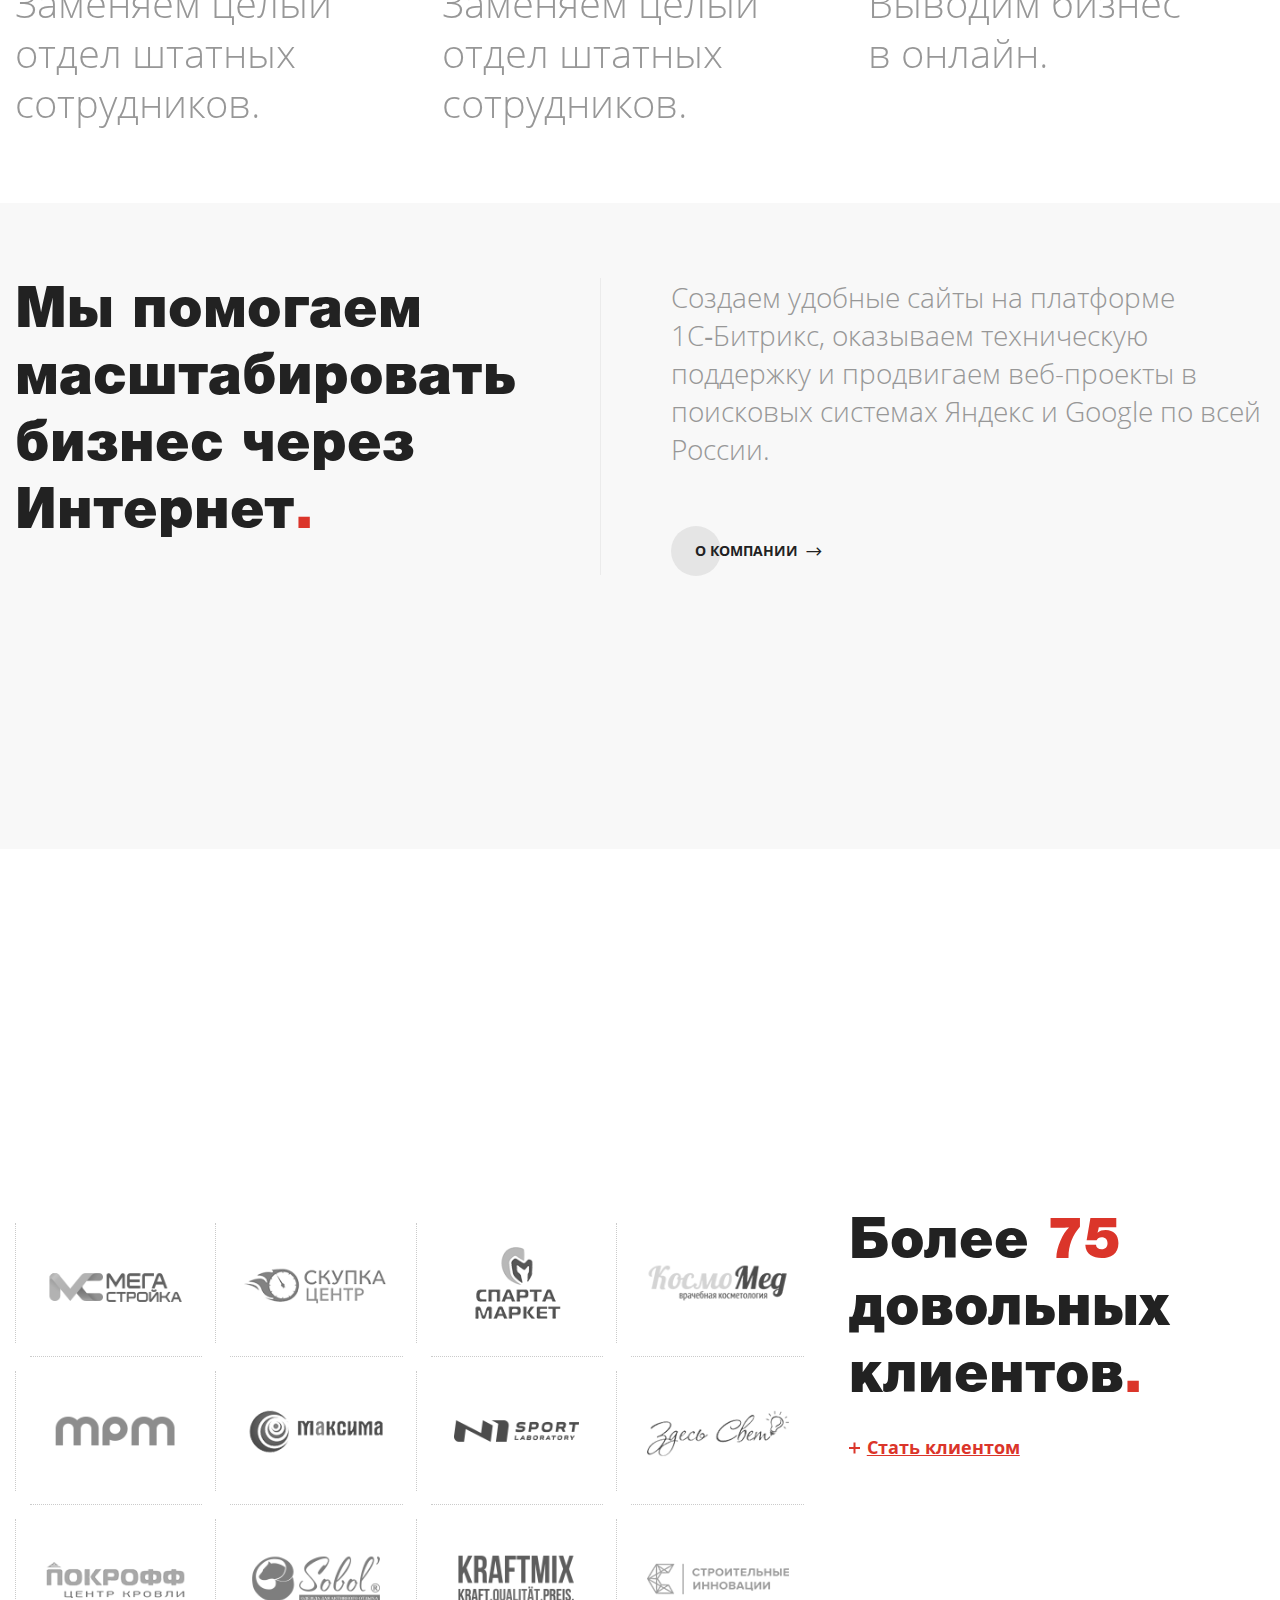
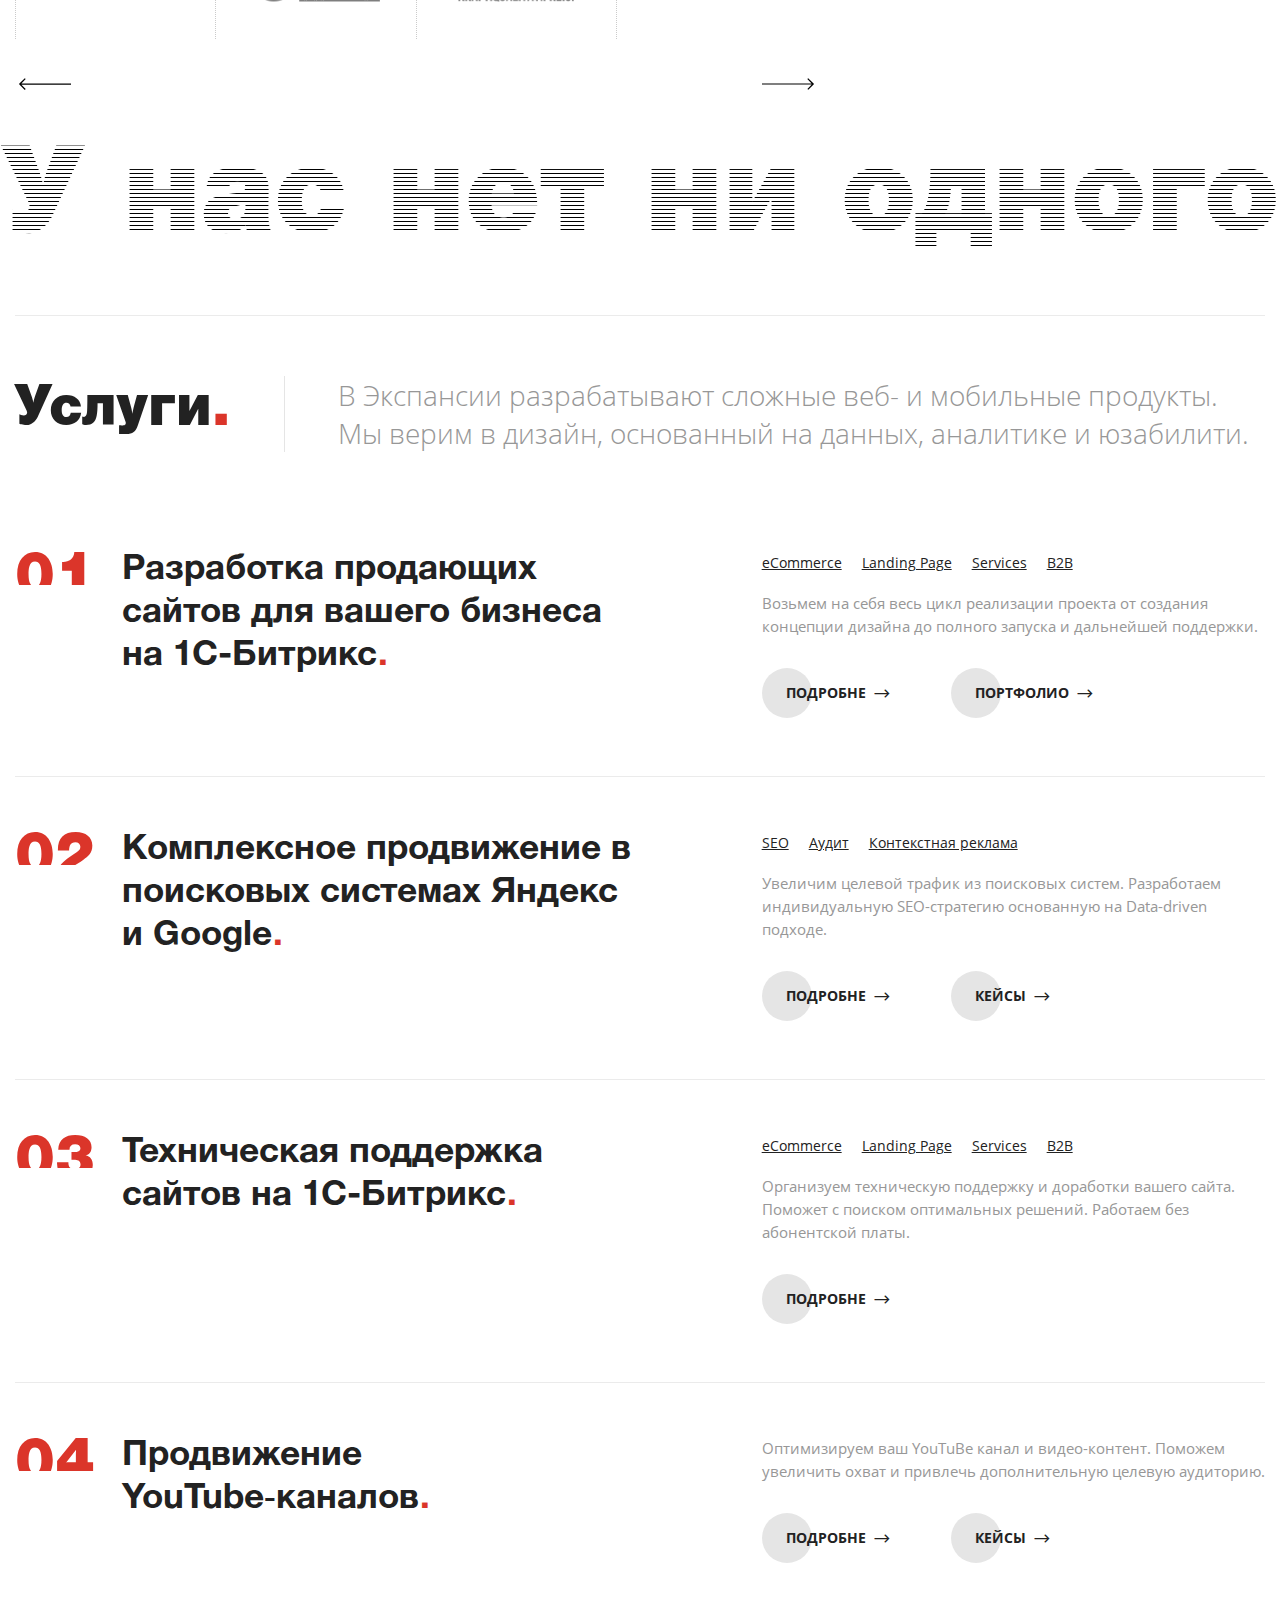
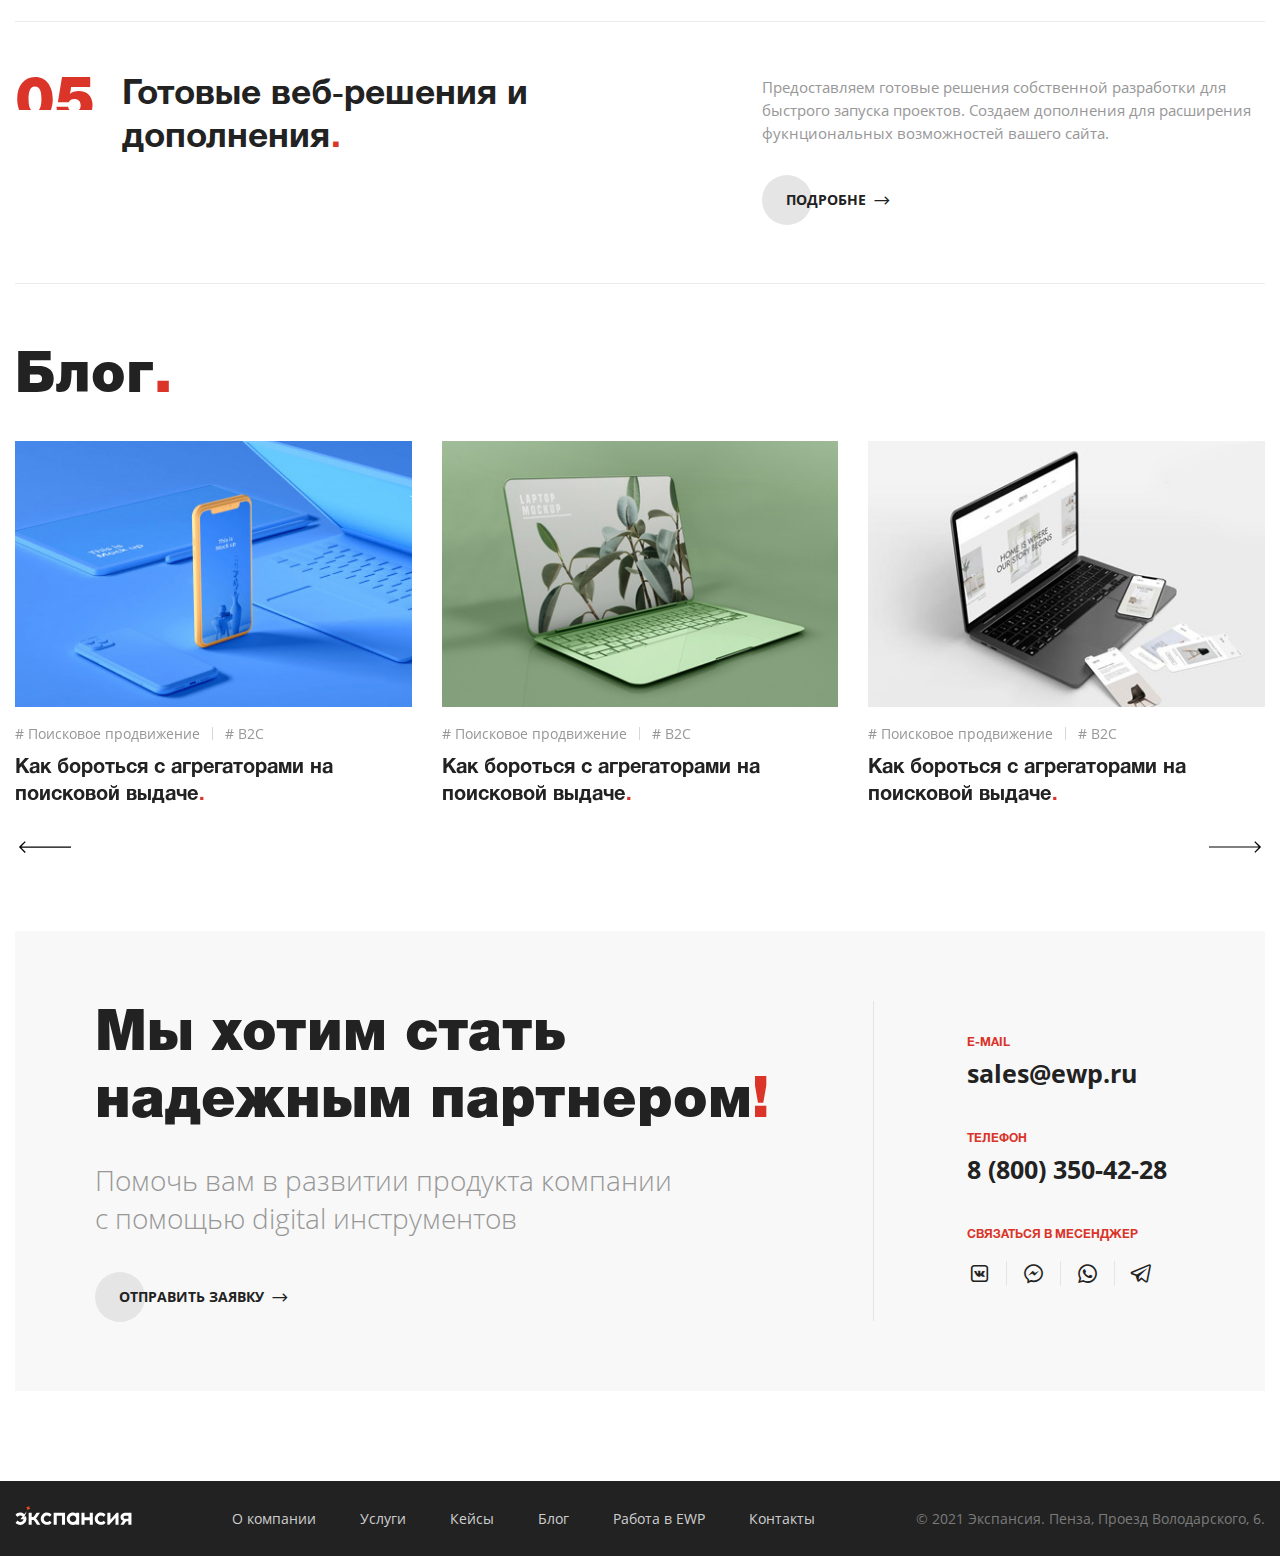
==== commit 4b1ce36f: "sadasda" ====
--- a/index.html
+++ b/index.html
@@ -302,123 +302,147 @@
                                     <div class="menu-content js-custom-scroll">
                                         <ol class="menu-list">
                                             <li class="menu-list-item">
-                                                <span class="menu-list-count">01</span>
-                                                <a class="menu-list-link" href="/">Главная<span class="menu-list-point">.</span></a>
+                                                <div class="menu-list-block">
+                                                    <div class="menu-list-panel">
+                                                        <span class="menu-list-count">01</span>
+                                                        <a class="menu-list-link" href="/">Главная<span class="menu-list-point">.</span></a>
+                                                    </div>
+                                                </div>
                                             </li>
                                             <li class="menu-list-item">
-                                                <span class="menu-list-count">02</span>
-                                                <a class="menu-list-link" href="#">О компании<span class="menu-list-point">.</span></a>
-                                                <ul class="submenu-list">
-                                                    <li class="submenu-list-item">
-                                                        <a class="submenu-list-link" href="#">О компании</a>
-                                                    </li>
-                                                    <li class="submenu-list-item">
-                                                        <a class="submenu-list-link" href="#">Наша команда</a>
-                                                    </li>
-                                                    <li class="submenu-list-item">
-                                                        <a class="submenu-list-link" href="#">Партнеры</a>
-                                                    </li>
-                                                    <li class="submenu-list-item">
-                                                        <a class="submenu-list-link" href="#">Отзывы</a>
-                                                    </li>
-                                                    <li class="submenu-list-item">
-                                                        <a class="submenu-list-link" href="#">Реквизиты</a>
-                                                    </li>
-                                                    <li class="submenu-list-item">
-                                                        <a class="submenu-list-link" href="#">Вакансии</a>
-                                                    </li>
-                                                </ul>
+                                                <div class="menu-list-block">
+                                                    <div class="menu-list-panel">
+                                                        <span class="menu-list-count">02</span>
+                                                        <a class="menu-list-link" href="#">О компании<span class="menu-list-point">.</span></a>
+                                                    </div>
+                                                    <ul class="submenu-list">
+                                                        <li class="submenu-list-item">
+                                                            <a class="submenu-list-link" href="#">О компании</a>
+                                                        </li>
+                                                        <li class="submenu-list-item">
+                                                            <a class="submenu-list-link" href="#">Наша команда</a>
+                                                        </li>
+                                                        <li class="submenu-list-item">
+                                                            <a class="submenu-list-link" href="#">Партнеры</a>
+                                                        </li>
+                                                        <li class="submenu-list-item">
+                                                            <a class="submenu-list-link" href="#">Отзывы</a>
+                                                        </li>
+                                                        <li class="submenu-list-item">
+                                                            <a class="submenu-list-link" href="#">Реквизиты</a>
+                                                        </li>
+                                                        <li class="submenu-list-item">
+                                                            <a class="submenu-list-link" href="#">Вакансии</a>
+                                                        </li>
+                                                    </ul>
+                                                </div>
                                             </li>
                                             <li class="menu-list-item">
-                                                <span class="menu-list-count">03</span>
-                                                <a class="menu-list-link" href="#">Проекты<span class="menu-list-point">.</span></a>
-                                                <ul class="submenu-list">
-                                                    <li class="submenu-list-item">
-                                                        <a class="submenu-list-link" href="#">Интернет-магазины</a>
-                                                    </li>
-                                                    <li class="submenu-list-item">
-                                                        <a class="submenu-list-link" href="#">Корпоративные сайты</a>
-                                                    </li>
-                                                    <li class="submenu-list-item">
-                                                        <a class="submenu-list-link" href="#">Landing pages</a>
-                                                    </li>
-                                                </ul>
+                                                <div class="menu-list-block">
+                                                    <div class="menu-list-panel">
+                                                        <span class="menu-list-count">03</span>
+                                                        <a class="menu-list-link" href="#">Проекты<span class="menu-list-point">.</span></a>
+                                                    </div>
+                                                    <ul class="submenu-list">
+                                                        <li class="submenu-list-item">
+                                                            <a class="submenu-list-link" href="#">Интернет-магазины</a>
+                                                        </li>
+                                                        <li class="submenu-list-item">
+                                                            <a class="submenu-list-link" href="#">Корпоративные сайты</a>
+                                                        </li>
+                                                        <li class="submenu-list-item">
+                                                            <a class="submenu-list-link" href="#">Landing pages</a>
+                                                        </li>
+                                                    </ul>
+                                                </div>
                                             </li>
                                             <li class="menu-list-item">
-                                                <span class="menu-list-count">04</span>
-                                                <a class="menu-list-link" href="#">Еще что-то<span class="menu-list-point">.</span></a>
+                                                <div class="menu-list-block">
+                                                    <div class="menu-list-panel">
+                                                        <span class="menu-list-count">04</span>
+                                                        <a class="menu-list-link" href="#">Еще что-то<span class="menu-list-point">.</span></a>
+                                                    </div>
+                                                </div>
                                             </li>
                                             <li class="menu-list-item">
-                                                <span class="menu-list-count">05</span>
-                                                <a class="menu-list-link" href="#">Услуги<span class="menu-list-point">.</span></a>
-                                                <ul class="submenu-list">
-                                                    <li class="submenu-list-item">
-                                                        <a class="submenu-list-link" href="#">Веб-разработка</a>
-                                                    </li>
-                                                    <li class="submenu-list-item">
-                                                        <a class="submenu-list-link" href="#">SEO-продвижение</a>
-                                                    </li>
-                                                    <li class="submenu-list-item">
-                                                        <a class="submenu-list-link" href="#">Контекстная реклама</a>
-                                                    </li>
-                                                    <li class="submenu-list-item">
-                                                        <a class="submenu-list-link" href="#">Техподдержка</a>
-                                                    </li>
-                                                    <li class="submenu-list-item">
-                                                        <a class="submenu-list-link" href="#">YouTuBe</a>
-                                                    </li>
-                                                    <li class="submenu-list-item">
-                                                        <a class="submenu-list-link" href="#">Готовые решения</a>
-                                                    </li>
-                                                </ul>
+                                                <div class="menu-list-block">
+                                                    <div class="menu-list-panel">
+                                                        <span class="menu-list-count">05</span>
+                                                        <a class="menu-list-link" href="#">Услуги<span class="menu-list-point">.</span></a>
+                                                    </div>
+                                                    <ul class="submenu-list">
+                                                        <li class="submenu-list-item">
+                                                            <a class="submenu-list-link" href="#">Веб-разработка</a>
+                                                        </li>
+                                                        <li class="submenu-list-item">
+                                                            <a class="submenu-list-link" href="#">SEO-продвижение</a>
+                                                        </li>
+                                                        <li class="submenu-list-item">
+                                                            <a class="submenu-list-link" href="#">Контекстная реклама</a>
+                                                        </li>
+                                                        <li class="submenu-list-item">
+                                                            <a class="submenu-list-link" href="#">Техподдержка</a>
+                                                        </li>
+                                                        <li class="submenu-list-item">
+                                                            <a class="submenu-list-link" href="#">YouTuBe</a>
+                                                        </li>
+                                                        <li class="submenu-list-item">
+                                                            <a class="submenu-list-link" href="#">Готовые решения</a>
+                                                        </li>
+                                                    </ul>
+                                                </div>
                                             </li>
                                             <li class="menu-list-item">
-                                                <span class="menu-list-count">06</span>
-                                                <a class="menu-list-link" href="#">Контакты<span class="menu-list-point">.</span></a>
-                                                <ul class="submenu-list">
-                                                    <li class="submenu-list-item">
-                                                        <div class="menu-list-contacts">
-                                                            <i class="menu-list-contacts-icon las la-phone"></i>
-                                                            <div>
-                                                                <span class="menu-list-region">Пенза</span>
-                                                                <div class="menu-list-contacts-description content">
-                                                                    <a href="tel:+78412329998">8 (8412) 32-99-98</a>
+                                                <div class="menu-list-block">
+                                                    <div class="menu-list-panel">
+                                                        <span class="menu-list-count">06</span>
+                                                        <a class="menu-list-link" href="#">Контакты<span class="menu-list-point">.</span></a>
+                                                    </div>
+                                                    <ul class="submenu-list">
+                                                        <li class="submenu-list-item">
+                                                            <div class="menu-list-contacts">
+                                                                <i class="menu-list-contacts-icon las la-phone"></i>
+                                                                <div>
+                                                                    <span class="menu-list-region">Пенза</span>
+                                                                    <div class="menu-list-contacts-description content">
+                                                                        <a href="tel:+78412329998">8 (8412) 32-99-98</a>
+                                                                    </div>
                                                                 </div>
                                                             </div>
-                                                        </div>
-                                                    </li>
-                                                    <li class="submenu-list-item">
-                                                        <div class="menu-list-contacts">
-                                                            <i class="menu-list-contacts-icon las la-phone"></i>
-                                                            <div>
-                                                                <span class="menu-list-region">Для регионов Росии</span>
-                                                                <div class="menu-list-contacts-description content">
-                                                                    <a href="tel:+78003504228">8 (800) 350-42-28</a>
+                                                        </li>
+                                                        <li class="submenu-list-item">
+                                                            <div class="menu-list-contacts">
+                                                                <i class="menu-list-contacts-icon las la-phone"></i>
+                                                                <div>
+                                                                    <span class="menu-list-region">Для регионов Росии</span>
+                                                                    <div class="menu-list-contacts-description content">
+                                                                        <a href="tel:+78003504228">8 (800) 350-42-28</a>
+                                                                    </div>
                                                                 </div>
                                                             </div>
-                                                        </div>
-                                                    </li>
-                                                    <li class="submenu-list-item">
-                                                        <div class="menu-list-contacts">
-                                                            <i class="menu-list-contacts-icon las la-map-marker"></i>
-                                                            <div>
-                                                                <span class="menu-list-region">Центральный офис</span>
-                                                                <div class="menu-list-contacts-description content">Россия, г. Пенза, проезд<br /> Володарского, 6</div>
-                                                            </div>
-                                                        </div>
-                                                    </li>
-                                                    <li class="submenu-list-item">
-                                                        <div class="menu-list-contacts">
-                                                            <i class="menu-list-contacts-icon las la-envelope"></i>
-                                                            <div>
-                                                                <span class="menu-list-region">E-mail</span>
-                                                                <div class="menu-list-contacts-description content">
-                                                                    <a href="mailto:info@ewp.ru">info@ewp.ru</a>
+                                                        </li>
+                                                        <li class="submenu-list-item">
+                                                            <div class="menu-list-contacts">
+                                                                <i class="menu-list-contacts-icon las la-map-marker"></i>
+                                                                <div>
+                                                                    <span class="menu-list-region">Центральный офис</span>
+                                                                    <div class="menu-list-contacts-description content">Россия, г. Пенза, проезд<br /> Володарского, 6</div>
                                                                 </div>
                                                             </div>
-                                                        </div>
-                                                    </li>
-                                                </ul>
+                                                        </li>
+                                                        <li class="submenu-list-item">
+                                                            <div class="menu-list-contacts">
+                                                                <i class="menu-list-contacts-icon las la-envelope"></i>
+                                                                <div>
+                                                                    <span class="menu-list-region">E-mail</span>
+                                                                    <div class="menu-list-contacts-description content">
+                                                                        <a href="mailto:info@ewp.ru">info@ewp.ru</a>
+                                                                    </div>
+                                                                </div>
+                                                            </div>
+                                                        </li>
+                                                    </ul>
+                                                </div>
                                             </li>
                                             <li class="menu-list-item menu-list-item_link">
                                                 <a class="menu-header-link" href="#">
@@ -1425,7 +1449,7 @@
     <script src="./libs/validate/jquery.validate.min.js"></script>
     <script src="./libs/simplebar/simplebar.min.js"></script>
     <script src="./libs/wow/wow.min.js"></script>
-    <script src="./libs/mask/jquery.mask.min.js"></script>
+    <script src="./libs/inputmask/jquery.inputmask.min.js"></script>
     <script src="./libs/swiper/swiper.min.js"></script>
     <script src="./js/JSC.Dropdown.js"></script>
     <script src="./js/JSC.MobileMenu.js"></script>
--- a/css/common.css
+++ b/css/common.css
@@ -99,6 +99,11 @@
   src: local("Helvetica Black"), local("HelveticaBlack"), url("../fonts/helvetica/HelveticaBlack/HelveticaBlack.eot?#iefix") format("embedded-opentype"), url("../fonts/helvetica/HelveticaBlack/HelveticaBlack.woff") format("woff"), url("../fonts/helvetica/HelveticaBlack/HelveticaBlack.ttf") format("truetype");
   font-weight: 900; }
 
+@font-face {
+  font-family: 'ALSRubl';
+  src: local("ALSRubl"), url("../fonts/ALSRubl/rouble.otf");
+  font-weight: 400; }
+
 .container {
   min-width: 320px;
   max-width: 1308px;
@@ -111,9 +116,6 @@
   margin: 0;
   padding: 0;
   outline: none; }
-
-html {
-  scroll-behavior: smooth; }
 
 html, body {
   min-height: 100vh;
@@ -295,7 +297,7 @@
 .g-hidden {
   display: none; }
 
-.rouble {
+.currency {
   font-family: "ALSRubl"; }
 
 /* scrollbar */
@@ -356,7 +358,7 @@
 
 .main-content {
   margin-bottom: 80px;
-  padding-top: 45px; }
+  padding-top: 46px; }
 
 .main-page .main-content {
   padding-top: 80px;
@@ -515,16 +517,19 @@
 
 .head-panel {
   display: flex;
+  align-items: baseline;
   flex-wrap: wrap;
-  align-items: center;
   margin-bottom: 32px; }
 
 .main-title {
+  max-width: 70%;
   margin-bottom: 0; }
 
 .breadcrumbs {
+  position: relative;
   display: flex;
   flex-wrap: wrap;
+  top: -14px;
   margin-left: auto; }
   .breadcrumbs-item {
     margin-right: 10px;
@@ -647,9 +652,15 @@
     display: none; }
   .main-content {
     margin-bottom: 55px;
-    padding-top: 40px; }
+    /*padding-top: 22px;*/
+    padding-top: 39px; }
+  .main-title {
+    max-width: 49%; }
   .head-panel {
-    margin-bottom: 25px; } }
+    margin-bottom: 25px; }
+  .breadcrumbs {
+    max-width: 50%;
+    top: -8px; } }
 
 @media screen and (max-width: 720px) {
   h1,
@@ -659,22 +670,30 @@
     line-height: 35px;
     text-align: center; }
   .main-content {
-    margin-bottom: 60px;
-    padding-top: 25px; }
+    margin-bottom: 60px; }
   .main-page .main-content {
     padding-top: 50px; }
   .head-panel {
-    flex-direction: column; }
-  .breadcrumbs {
-    order: -1;
-    margin-left: 0;
+    flex-direction: column;
     margin-bottom: 20px; }
   blockquote {
     font-size: 15px;
     line-height: 23px; }
     blockquote:after {
       font-size: 40px;
-      line-height: 40px; } }
+      line-height: 40px; }
+  .breadcrumbs {
+    order: -1;
+    top: 0;
+    width: 100%;
+    max-width: none;
+    justify-content: center;
+    margin-top: 0;
+    margin-left: 0;
+    margin-bottom: 23px; }
+  .main-title {
+    max-width: none;
+    width: 100%; } }
 
 /* Fancybox */
 .fancybox-bg {
@@ -1032,6 +1051,8 @@
     text-align: center; }
   .field-label-required {
     color: #db352a; }
+  .field_simple {
+    margin-bottom: 18px; }
 
 .input {
   width: 100%;
@@ -1251,7 +1272,8 @@
   display: flex;
   position: relative; }
   .switch-field {
-    margin-bottom: 50px; }
+    margin-top: 55px;
+    margin-bottom: 52px; }
   .switch-decor {
     display: inline-block;
     vertical-align: middle;
@@ -1296,8 +1318,31 @@
 @media screen and (max-width: 992px) {
   .field {
     margin-bottom: 25px; }
+    .field_simple {
+      margin-bottom: 16px; }
   .switch-field {
-    margin-bottom: 40px; } }
+    margin-bottom: 50px; }
+  .switch-decor {
+    margin-right: 9px; }
+  .button {
+    height: 40px;
+    line-height: 40px;
+    padding-left: 23px;
+    padding-right: 23px;
+    font-size: 12px; }
+    .button-icon {
+      position: relative;
+      top: -1px;
+      font-size: 16px; } }
+
+@media screen and (max-width: 720px) {
+  .field_simple {
+    margin-bottom: 17px; }
+  .switch {
+    align-items: center; }
+    .switch-field {
+      margin-top: 44px;
+      margin-bottom: 40px; } }
 
 .header {
   position: relative;
@@ -1720,7 +1765,7 @@
 
 .menu-container {
   padding-right: 20px;
-  padding-left: 90px; }
+  padding-left: 86px; }
 
 .menu-content {
   height: 100vh;
@@ -1732,12 +1777,13 @@
   flex-direction: column;
   flex-wrap: wrap;
   height: 780px;
-  padding-top: 8px;
   padding-right: 60px; }
 
 .menu-list-item {
   width: 50%;
-  margin-bottom: 56px; }
+  padding-top: 8px;
+  padding-right: 15px;
+  margin-bottom: 48px; }
 
 .menu-list-item_link {
   display: none; }
@@ -1750,7 +1796,8 @@
   font-family: 'Helvetica';
   color: #222; }
   .menu-list-link:hover {
-    color: #222; }
+    text-decoration: none;
+    color: #db352a; }
 
 .menu-list-point {
   color: #db352a; }
@@ -2232,6 +2279,8 @@
     font-weight: 500; }
   .messengers-link {
     text-decoration: none; }
+    .messengers-link:hover {
+      text-decoration: none; }
   .messengers-link:hover .messengers-icon {
     color: #db352a; }
 
@@ -2513,6 +2562,7 @@
   .portfolio-list-img {
     display: block;
     width: 100%;
+    min-height: 80px;
     transition: transform  0.4s ease-in-out; }
   .portfolio-list-link:hover .portfolio-list-img {
     transform: scale(1.1); }
@@ -2724,6 +2774,7 @@
   margin-bottom: auto; }
 
 .about-title {
+  margin-top: -13px;
   margin-bottom: 0; }
 
 .about-title-label {
@@ -2785,6 +2836,8 @@
     font-weight: 300; }
 
 @media screen and (max-width: 992px) {
+  .about-title {
+    margin-top: -10px; }
   .about-info {
     font-size: 20px;
     line-height: 30px; }
@@ -2836,9 +2889,11 @@
   .about-head {
     flex-direction: column;
     align-items: center; }
+  .about-title {
+    margin-top: 0; }
   .about-img {
     width: auto;
-    margin-bottom: 35px; }
+    margin-bottom: 32px; }
   .about-img-block {
     width: 100%;
     padding-right: 0;
@@ -3016,7 +3071,8 @@
     width: 66.6%;
     padding-right: 30px; }
   .clients-side {
-    width: 33.3%; }
+    width: 33.3%;
+    margin-left: auto; }
   .clients-title-label {
     color: #db352a; }
   .clients-link {
@@ -3071,6 +3127,17 @@
     margin-left: auto; }
   .owl-item.active + .owl-item.active + .owl-item.active + .owl-item.active .clients-list-box {
     border-right-width: 0; }
+  .clients-info {
+    margin-bottom: 25px;
+    font-size: 28px;
+    font-family: "OpenSans", sans-serif;
+    color: #979797;
+    line-height: 38px;
+    font-weight: 300; }
+    .clients-info p {
+      margin-bottom: 38px; }
+    .clients-info b {
+      color: #222; }
 
 @media screen and (min-width: 1308px) {
   .clients-list-item:nth-child(4n) .clients-list-box {
@@ -3110,13 +3177,22 @@
     .clients .owl-item:not(.active):after {
       display: block; }
     .owl-item.active + .owl-item.active + .owl-item.active + .owl-item.active .clients-list-box {
-      border-right-width: 1px; } }
+      border-right-width: 1px; }
+    .clients-info {
+      font-size: 20px;
+      line-height: 30px; }
+      .clients-info p {
+        margin-bottom: 0; } }
 
 @media screen and (max-width: 720px) {
   .clients {
     margin-bottom: 26px; }
     .clients-side {
-      margin-bottom: 22px; } }
+      margin-bottom: 22px; }
+    .clients-info {
+      margin-bottom: 22px;
+      font-size: 18px;
+      line-height: 24px; } }
 
 .string {
   overflow: hidden;
@@ -3490,7 +3566,7 @@
     display: block;
     margin-bottom: 5px;
     font-size: 12px;
-    font-family: "Helvetica";
+    font-family: "Helvetica", sans-serif;
     color: #db352a;
     font-weight: 700;
     text-transform: uppercase; }
@@ -3501,6 +3577,11 @@
     font-weight: 700; }
     .contacts-list-info a {
       color: #222;
+      text-decoration: none; }
+      .contacts-list-info a:hover {
+        color: #222;
+        text-decoration: underline; }
+    .contacts-list-info .messengers-link:hover {
       text-decoration: none; }
   .contacts-messengers {
     margin-top: 15px; }
@@ -3555,6 +3636,9 @@
       font-size: 18px;
       line-height: 24px; } }
 
+.portfolio-title {
+  margin-bottom: 40px; }
+
 .portfolio-actions {
   display: flex;
   padding-bottom: 23px;
@@ -3771,6 +3855,8 @@
   margin-bottom: 0; }
 
 @media screen and (max-width: 992px) {
+  .portfolio-title {
+    margin-bottom: 27px; }
   .portfolio-banner-link {
     background-position: -114px 0, calc(50% + 35px) 0; }
   .portfolio-banner-img {
@@ -4306,7 +4392,7 @@
       display: flex;
       justify-content: center;
       margin-left: 0;
-      padding: 51px 0 28px; }
+      padding: 51px 15px 28px; }
       .about-detail-service-container:after {
         display: none; }
     .about-detail-service-block {
@@ -4738,3 +4824,1615 @@
     height: 100%;
     padding-left: 0;
     padding-right: 0; } }
+
+.svс-detail-process-title {
+  margin-bottom: 68px; }
+
+.svс-detail-main {
+  display: flex;
+  margin-top: -5px;
+  margin-bottom: 72px; }
+
+.svс-detail-main-info {
+  width: 66%;
+  max-width: 670px;
+  padding-right: 30px;
+  font-size: 28px;
+  color: #979797;
+  line-height: 38px;
+  font-weight: 300; }
+  .svс-detail-main-info p {
+    margin-bottom: 38px; }
+    .svс-detail-main-info p:last-child {
+      margin-bottom: 0; }
+
+.svс-detail-main-img {
+  width: 34%;
+  margin-left: auto;
+  margin-right: -14px;
+  display: flex;
+  align-items: flex-start; }
+
+.svс-detail-showreel {
+  display: flex;
+  margin-left: auto;
+  margin-top: -40px; }
+
+.svс-detail-showreel-img {
+  position: relative;
+  width: 222px;
+  margin-right: 63px; }
+  .svс-detail-showreel-img:before {
+    content: '';
+    position: absolute;
+    top: 146px;
+    left: 50%;
+    width: 123px;
+    height: 22px;
+    margin-left: -5px;
+    background: url(../images/svc-detail/showreel-name.png) no-repeat 0 0;
+    transform: translateX(-50%);
+    background-size: 100% auto; }
+  .svс-detail-showreel-img:after {
+    content: '';
+    position: absolute;
+    top: 50%;
+    left: 50%;
+    transform: translate(-50%, -50%);
+    margin-top: -5px;
+    margin-left: -5px;
+    width: 27px;
+    height: 35px;
+    background: url(../images/portfolio/portfolio-banner-play.png) no-repeat 0 0;
+    background-size: 100% auto; }
+
+.svс-detail-showreel-pic {
+  display: block; }
+
+.svс-detail-showreel-decor {
+  width: 40px;
+  height: 225px;
+  background: url(../images/svc-detail/showreel-title.png) no-repeat 0 0;
+  background-size: 100% auto; }
+
+.svс-detail-options {
+  margin-bottom: 69px;
+  padding-top: 80px;
+  padding-bottom: 80px;
+  background-color: #f8f8f8; }
+
+.svс-detail-options-img {
+  width: 25.7%;
+  min-height: 100%;
+  margin-top: 6px;
+  padding-right: 20px;
+  border-right: 1px solid #e3e3e3; }
+
+.svс-detail-options-container {
+  display: flex; }
+
+.svс-detail-options-description {
+  width: 74%;
+  padding-left: 106px; }
+
+.svс-detail-options-list {
+  display: flex;
+  flex-wrap: wrap;
+  list-style-type: none;
+  margin-left: -15px;
+  margin-right: -15px;
+  margin-bottom: 0; }
+
+.svс-detail-options-list-item {
+  width: 50%;
+  padding-left: 15px;
+  padding-right: 15px; }
+
+.svс-detail-options-list-block {
+  height: 100%;
+  padding: 35px 29px 43px;
+  background-color: #fff;
+  box-shadow: 0px 0px 40px 0px rgba(1, 1, 1, 0.06); }
+
+.svс-detail-options-list-panel {
+  margin-bottom: 2px;
+  display: flex;
+  align-items: flex-start; }
+
+.svс-detail-options-count {
+  position: relative;
+  margin-right: 10px;
+  min-width: 80px;
+  font-size: 60px;
+  line-height: 46px;
+  font-weight: 900;
+  font-family: 'Helvetica', sans-serif;
+  overflow: hidden;
+  color: #db352a; }
+  .svс-detail-options-count:after {
+    content: '';
+    position: absolute;
+    top: 50%;
+    left: 0;
+    width: 100%;
+    margin-top: 6px;
+    height: 100%;
+    background-color: #fff;
+    line-height: 0; }
+
+.svс-detail-options-name {
+  margin-top: 3px;
+  font-size: 20px;
+  font-family: 'Helvetica', sans-serif;
+  color: #222222;
+  font-weight: bold;
+  line-height: 1.35; }
+  .svс-detail-options-name:after {
+    content: '.';
+    margin-left: 1px;
+    color: #db352a; }
+
+.svс-detail-options-title {
+  margin-top: -13px;
+  margin-bottom: 40px; }
+
+.svс-detail-clients {
+  margin-bottom: 67px;
+  border-bottom: 1px solid #ebebeb; }
+
+.svс-detail-clients-block {
+  padding-bottom: 34px; }
+
+.svс-detail-portfolio {
+  margin-bottom: 34px; }
+
+.svс-detail-portfolio .load-more {
+  border-bottom-width: 0;
+  margin-bottom: 0; }
+
+.svс-detail-portfolio .pager {
+  display: none; }
+
+.svс-detail-process {
+  position: relative;
+  margin-bottom: -1px;
+  padding-top: 64px;
+  background-color: #f8f8f8; }
+  .svс-detail-process .owl-stage {
+    display: flex; }
+
+.svс-detail-process-container {
+  position: relative; }
+
+.svс-detail-process-wrapper {
+  position: relative; }
+
+.svс-detail-process-list {
+  display: flex;
+  flex-wrap: wrap; }
+
+.svс-detail-process-list-item {
+  width: 33.3%;
+  margin-bottom: 79px; }
+
+.svс-detail-process-layer {
+  position: absolute;
+  top: -380px;
+  left: 66.8%;
+  width: 228px;
+  height: 612px; }
+
+.svс-detail-process-layer-1 {
+  position: absolute;
+  bottom: 0;
+  left: 0;
+  width: 228px;
+  height: 233px;
+  background-image: url("data:image/svg+xml;charset=UTF-8,%3csvg xmlns='http://www.w3.org/2000/svg' xmlns:xlink='http://www.w3.org/1999/xlink' width='228px' height='233px'%3e%3cpath fill-rule='evenodd' fill='rgb(224, 224, 224)' d='M227.240,231.000 L219.760,231.000 L205.340,231.000 L197.860,231.000 L183.440,231.000 L175.960,231.000 L161.540,231.000 L154.060,231.000 L139.640,231.000 L132.160,231.000 L117.740,231.000 L110.260,231.000 L95.840,231.000 L88.360,231.000 L73.940,231.000 L66.460,231.000 L52.040,231.000 L44.560,231.000 L30.140,231.000 L22.660,231.000 L8.240,231.000 L0.760,231.000 L-0.000,231.000 L-0.000,6.000 L-0.000,4.000 L-0.000,3.000 L4.000,3.000 L11.175,3.000 L19.625,3.000 L33.075,3.000 L41.524,3.000 L54.975,3.000 L63.424,3.000 L76.875,3.000 L85.324,3.000 L98.775,3.000 L107.224,3.000 L120.675,3.000 L129.125,3.000 L142.575,3.000 L151.024,3.000 L152.000,3.000 L153.000,3.000 L153.000,80.000 L225.000,80.000 L226.000,80.000 L228.000,80.000 L228.000,228.000 L228.000,230.000 L228.000,231.000 L227.240,231.000 ZM225.000,192.724 C224.529,192.892 224.029,193.000 223.500,193.000 C221.015,193.000 219.000,190.985 219.000,188.500 C219.000,186.015 221.015,184.000 223.500,184.000 C224.029,184.000 224.529,184.108 225.000,184.275 L225.000,149.724 C224.529,149.892 224.029,150.000 223.500,150.000 C221.015,150.000 219.000,147.985 219.000,145.500 C219.000,143.015 221.015,141.000 223.500,141.000 C224.029,141.000 224.529,141.108 225.000,141.275 L225.000,109.724 C224.529,109.892 224.029,110.000 223.500,110.000 C221.015,110.000 219.000,107.985 219.000,105.500 C219.000,103.015 221.015,101.000 223.500,101.000 C224.029,101.000 224.529,101.108 225.000,101.275 L225.000,83.000 L216.240,83.000 C216.719,83.715 217.000,84.574 217.000,85.500 C217.000,87.985 214.985,90.000 212.500,90.000 C210.015,90.000 208.000,87.985 208.000,85.500 C208.000,84.574 208.281,83.715 208.760,83.000 L194.340,83.000 C194.819,83.715 195.100,84.574 195.100,85.500 C195.100,87.985 193.085,90.000 190.600,90.000 C188.115,90.000 186.100,87.985 186.100,85.500 C186.100,84.574 186.381,83.715 186.860,83.000 L172.440,83.000 C172.919,83.715 173.200,84.574 173.200,85.500 C173.200,87.985 171.185,90.000 168.700,90.000 C166.215,90.000 164.200,87.985 164.200,85.500 C164.200,84.574 164.481,83.715 164.960,83.000 L153.000,83.000 L150.540,83.000 C151.019,83.715 151.300,84.574 151.300,85.500 C151.300,87.985 149.285,90.000 146.800,90.000 C144.315,90.000 142.300,87.985 142.300,85.500 C142.300,83.014 144.315,80.999 146.800,80.999 C148.053,80.999 149.184,81.513 150.000,82.339 L150.000,80.000 L150.000,47.660 C149.184,48.486 148.053,48.999 146.800,48.999 C144.315,48.999 142.300,46.985 142.300,44.499 C142.300,42.014 144.315,40.000 146.800,40.000 C148.053,40.000 149.184,40.513 150.000,41.339 L150.000,7.660 C149.184,8.486 148.053,9.000 146.800,9.000 C144.844,9.000 143.196,7.743 142.576,6.000 L129.124,6.000 C128.504,7.743 126.856,9.000 124.900,9.000 C122.944,9.000 121.296,7.743 120.676,6.000 L107.224,6.000 C106.604,7.744 104.956,9.000 103.000,9.000 C101.043,9.000 99.395,7.744 98.775,6.000 L85.324,6.000 C84.704,7.743 83.056,9.000 81.100,9.000 C79.143,9.000 77.496,7.743 76.876,6.000 L63.424,6.000 C62.804,7.743 61.156,9.000 59.200,9.000 C57.244,9.000 55.596,7.743 54.976,6.000 L41.524,6.000 C40.904,7.743 39.256,9.000 37.300,9.000 C35.344,9.000 33.696,7.743 33.076,6.000 L19.624,6.000 C19.004,7.743 17.356,9.000 15.400,9.000 C13.444,9.000 11.796,7.743 11.176,6.000 L3.000,6.000 L3.000,20.275 C3.471,20.108 3.971,20.000 4.500,20.000 C6.985,20.000 9.000,22.015 9.000,24.500 C9.000,26.985 6.985,29.000 4.500,29.000 C3.971,29.000 3.471,28.892 3.000,28.724 L3.000,60.275 C3.471,60.108 3.971,60.000 4.500,60.000 C6.985,60.000 9.000,62.014 9.000,64.500 C9.000,66.985 6.985,69.000 4.500,69.000 C3.971,69.000 3.471,68.892 3.000,68.724 L3.000,101.275 C3.471,101.108 3.971,101.000 4.500,101.000 C6.985,101.000 9.000,103.015 9.000,105.500 C9.000,107.985 6.985,110.000 4.500,110.000 C3.971,110.000 3.471,109.892 3.000,109.724 L3.000,141.275 C3.471,141.108 3.971,141.000 4.500,141.000 C6.985,141.000 9.000,143.015 9.000,145.500 C9.000,147.985 6.985,150.000 4.500,150.000 C3.971,150.000 3.471,149.892 3.000,149.724 L3.000,184.275 C3.471,184.108 3.971,184.000 4.500,184.000 C6.985,184.000 9.000,186.015 9.000,188.500 C9.000,190.985 6.985,193.000 4.500,193.000 C3.971,193.000 3.471,192.892 3.000,192.724 L3.000,224.275 C3.471,224.108 3.971,224.000 4.500,224.000 C6.814,224.000 8.698,225.753 8.950,228.000 L21.950,228.000 C22.202,225.753 24.086,224.000 26.400,224.000 C28.714,224.000 30.598,225.753 30.849,228.000 L43.850,228.000 C44.102,225.753 45.986,224.000 48.300,224.000 C50.614,224.000 52.498,225.753 52.750,228.000 L65.750,228.000 C66.002,225.753 67.886,224.000 70.200,224.000 C72.514,224.000 74.398,225.753 74.650,228.000 L87.650,228.000 C87.902,225.753 89.786,224.000 92.100,224.000 C94.414,224.000 96.298,225.753 96.550,228.000 L109.550,228.000 C109.802,225.753 111.686,224.000 114.000,224.000 C116.314,224.000 118.198,225.753 118.450,228.000 L131.450,228.000 C131.702,225.753 133.586,224.000 135.900,224.000 C138.214,224.000 140.098,225.753 140.349,228.000 L153.350,228.000 C153.602,225.753 155.486,224.000 157.800,224.000 C160.114,224.000 161.998,225.753 162.250,228.000 L175.250,228.000 C175.502,225.753 177.386,224.000 179.700,224.000 C182.014,224.000 183.898,225.753 184.150,228.000 L197.150,228.000 C197.402,225.753 199.286,224.000 201.600,224.000 C203.914,224.000 205.798,225.753 206.050,228.000 L219.050,228.000 C219.302,225.753 221.186,224.000 223.500,224.000 C224.029,224.000 224.529,224.108 225.000,224.275 L225.000,192.724 ZM212.500,213.000 C210.015,213.000 208.000,210.985 208.000,208.500 C208.000,206.014 210.015,204.000 212.500,204.000 C214.985,204.000 217.000,206.014 217.000,208.500 C217.000,210.985 214.985,213.000 212.500,213.000 ZM212.500,173.000 C210.015,173.000 208.000,170.985 208.000,168.500 C208.000,166.015 210.015,164.000 212.500,164.000 C214.985,164.000 217.000,166.015 217.000,168.500 C217.000,170.985 214.985,173.000 212.500,173.000 ZM212.500,130.000 C210.015,130.000 208.000,127.985 208.000,125.500 C208.000,123.015 210.015,121.000 212.500,121.000 C214.985,121.000 217.000,123.015 217.000,125.500 C217.000,127.985 214.985,130.000 212.500,130.000 ZM201.600,193.000 C199.115,193.000 197.100,190.985 197.100,188.500 C197.100,186.014 199.115,183.999 201.600,183.999 C204.085,183.999 206.100,186.014 206.100,188.500 C206.100,190.985 204.085,193.000 201.600,193.000 ZM201.600,150.000 C199.115,150.000 197.100,147.985 197.100,145.500 C197.100,143.014 199.115,141.000 201.600,141.000 C204.085,141.000 206.100,143.014 206.100,145.500 C206.100,147.985 204.085,150.000 201.600,150.000 ZM201.600,109.999 C199.115,109.999 197.100,107.985 197.100,105.500 C197.100,103.014 199.115,100.999 201.600,100.999 C204.085,100.999 206.100,103.014 206.100,105.500 C206.100,107.985 204.085,109.999 201.600,109.999 ZM190.600,213.000 C188.115,213.000 186.100,210.985 186.100,208.500 C186.100,206.014 188.115,204.000 190.600,204.000 C193.085,204.000 195.100,206.014 195.100,208.500 C195.100,210.985 193.085,213.000 190.600,213.000 ZM190.600,173.000 C188.115,173.000 186.100,170.985 186.100,168.499 C186.100,166.014 188.115,163.999 190.600,163.999 C193.085,163.999 195.100,166.014 195.100,168.499 C195.100,170.985 193.085,173.000 190.600,173.000 ZM190.600,129.999 C188.115,129.999 186.100,127.985 186.100,125.500 C186.100,123.015 188.115,121.000 190.600,121.000 C193.085,121.000 195.100,123.015 195.100,125.500 C195.100,127.985 193.085,129.999 190.600,129.999 ZM179.700,193.000 C177.215,193.000 175.200,190.985 175.200,188.500 C175.200,186.014 177.215,183.999 179.700,183.999 C182.185,183.999 184.200,186.014 184.200,188.500 C184.200,190.985 182.185,193.000 179.700,193.000 ZM179.700,150.000 C177.215,150.000 175.200,147.985 175.200,145.500 C175.200,143.014 177.215,141.000 179.700,141.000 C182.185,141.000 184.200,143.014 184.200,145.500 C184.200,147.985 182.185,150.000 179.700,150.000 ZM179.700,109.999 C177.215,109.999 175.200,107.985 175.200,105.500 C175.200,103.014 177.215,100.999 179.700,100.999 C182.185,100.999 184.200,103.014 184.200,105.500 C184.200,107.985 182.185,109.999 179.700,109.999 ZM168.700,213.000 C166.215,213.000 164.200,210.985 164.200,208.500 C164.200,206.014 166.215,204.000 168.700,204.000 C171.185,204.000 173.200,206.014 173.200,208.500 C173.200,210.985 171.185,213.000 168.700,213.000 ZM168.700,173.000 C166.215,173.000 164.200,170.985 164.200,168.499 C164.200,166.014 166.215,163.999 168.700,163.999 C171.185,163.999 173.200,166.014 173.200,168.499 C173.200,170.985 171.185,173.000 168.700,173.000 ZM168.700,129.999 C166.215,129.999 164.200,127.985 164.200,125.500 C164.200,123.015 166.215,121.000 168.700,121.000 C171.185,121.000 173.200,123.015 173.200,125.500 C173.200,127.985 171.185,129.999 168.700,129.999 ZM157.800,193.000 C155.315,193.000 153.300,190.985 153.300,188.500 C153.300,186.014 155.315,183.999 157.800,183.999 C160.285,183.999 162.300,186.014 162.300,188.500 C162.300,190.985 160.285,193.000 157.800,193.000 ZM157.800,150.000 C155.315,150.000 153.300,147.985 153.300,145.500 C153.300,143.014 155.315,141.000 157.800,141.000 C160.285,141.000 162.300,143.014 162.300,145.500 C162.300,147.985 160.285,150.000 157.800,150.000 ZM157.800,109.999 C155.315,109.999 153.300,107.985 153.300,105.500 C153.300,103.014 155.315,100.999 157.800,100.999 C160.285,100.999 162.300,103.014 162.300,105.500 C162.300,107.985 160.285,109.999 157.800,109.999 ZM146.800,213.000 C144.315,213.000 142.300,210.985 142.300,208.500 C142.300,206.014 144.315,204.000 146.800,204.000 C149.285,204.000 151.300,206.014 151.300,208.500 C151.300,210.985 149.285,213.000 146.800,213.000 ZM146.800,173.000 C144.315,173.000 142.300,170.985 142.300,168.499 C142.300,166.014 144.315,163.999 146.800,163.999 C149.285,163.999 151.300,166.014 151.300,168.499 C151.300,170.985 149.285,173.000 146.800,173.000 ZM146.800,129.999 C144.315,129.999 142.300,127.985 142.300,125.500 C142.300,123.015 144.315,121.000 146.800,121.000 C149.285,121.000 151.300,123.015 151.300,125.500 C151.300,127.985 149.285,129.999 146.800,129.999 ZM135.900,193.000 C133.415,193.000 131.400,190.985 131.400,188.500 C131.400,186.014 133.415,183.999 135.900,183.999 C138.385,183.999 140.400,186.014 140.400,188.500 C140.400,190.985 138.385,193.000 135.900,193.000 ZM135.900,150.000 C133.415,150.000 131.400,147.985 131.400,145.500 C131.400,143.014 133.415,141.000 135.900,141.000 C138.385,141.000 140.400,143.014 140.400,145.500 C140.400,147.985 138.385,150.000 135.900,150.000 ZM135.900,109.999 C133.415,109.999 131.400,107.985 131.400,105.500 C131.400,103.014 133.415,100.999 135.900,100.999 C138.385,100.999 140.400,103.014 140.400,105.500 C140.400,107.985 138.385,109.999 135.900,109.999 ZM135.900,69.000 C133.415,69.000 131.400,66.985 131.400,64.499 C131.400,62.014 133.415,60.000 135.900,60.000 C138.385,60.000 140.400,62.014 140.400,64.499 C140.400,66.985 138.385,69.000 135.900,69.000 ZM135.900,29.000 C133.415,29.000 131.400,26.985 131.400,24.500 C131.400,22.014 133.415,20.000 135.900,20.000 C138.385,20.000 140.400,22.014 140.400,24.500 C140.400,26.985 138.385,29.000 135.900,29.000 ZM124.900,213.000 C122.415,213.000 120.400,210.985 120.400,208.500 C120.400,206.014 122.415,204.000 124.900,204.000 C127.385,204.000 129.400,206.014 129.400,208.500 C129.400,210.985 127.385,213.000 124.900,213.000 ZM124.900,173.000 C122.415,173.000 120.400,170.985 120.400,168.499 C120.400,166.014 122.415,163.999 124.900,163.999 C127.385,163.999 129.400,166.014 129.400,168.499 C129.400,170.985 127.385,173.000 124.900,173.000 ZM124.900,129.999 C122.415,129.999 120.400,127.985 120.400,125.500 C120.400,123.015 122.415,121.000 124.900,121.000 C127.385,121.000 129.400,123.015 129.400,125.500 C129.400,127.985 127.385,129.999 124.900,129.999 ZM124.900,90.000 C122.415,90.000 120.400,87.985 120.400,85.500 C120.400,83.014 122.415,80.999 124.900,80.999 C127.385,80.999 129.400,83.014 129.400,85.500 C129.400,87.985 127.385,90.000 124.900,90.000 ZM124.900,48.999 C122.415,48.999 120.400,46.985 120.400,44.499 C120.400,42.014 122.415,40.000 124.900,40.000 C127.385,40.000 129.400,42.014 129.400,44.499 C129.400,46.985 127.385,48.999 124.900,48.999 ZM114.000,193.000 C111.515,193.000 109.500,190.985 109.500,188.500 C109.500,186.015 111.515,184.000 114.000,184.000 C116.485,184.000 118.500,186.015 118.500,188.500 C118.500,190.985 116.485,193.000 114.000,193.000 ZM114.000,150.000 C111.515,150.000 109.500,147.985 109.500,145.500 C109.500,143.015 111.515,141.000 114.000,141.000 C116.485,141.000 118.500,143.015 118.500,145.500 C118.500,147.985 116.485,150.000 114.000,150.000 ZM114.000,110.000 C111.515,110.000 109.500,107.985 109.500,105.500 C109.500,103.015 111.515,101.000 114.000,101.000 C116.485,101.000 118.500,103.015 118.500,105.500 C118.500,107.985 116.485,110.000 114.000,110.000 ZM114.000,69.000 C111.515,69.000 109.500,66.985 109.500,64.500 C109.500,62.014 111.515,60.000 114.000,60.000 C116.485,60.000 118.500,62.014 118.500,64.500 C118.500,66.985 116.485,69.000 114.000,69.000 ZM114.000,29.000 C111.515,29.000 109.500,26.985 109.500,24.500 C109.500,22.015 111.515,20.000 114.000,20.000 C116.485,20.000 118.500,22.015 118.500,24.500 C118.500,26.985 116.485,29.000 114.000,29.000 ZM103.000,213.000 C100.515,213.000 98.500,210.985 98.500,208.500 C98.500,206.014 100.515,204.000 103.000,204.000 C105.485,204.000 107.500,206.014 107.500,208.500 C107.500,210.985 105.485,213.000 103.000,213.000 ZM103.000,173.000 C100.515,173.000 98.500,170.985 98.500,168.500 C98.500,166.015 100.515,164.000 103.000,164.000 C105.485,164.000 107.500,166.015 107.500,168.500 C107.500,170.985 105.485,173.000 103.000,173.000 ZM103.000,130.000 C100.515,130.000 98.500,127.985 98.500,125.500 C98.500,123.015 100.515,121.000 103.000,121.000 C105.485,121.000 107.500,123.015 107.500,125.500 C107.500,127.985 105.485,130.000 103.000,130.000 ZM103.000,90.000 C100.515,90.000 98.500,87.985 98.500,85.500 C98.500,83.015 100.515,81.000 103.000,81.000 C105.485,81.000 107.500,83.015 107.500,85.500 C107.500,87.985 105.485,90.000 103.000,90.000 ZM103.000,49.000 C100.515,49.000 98.500,46.985 98.500,44.500 C98.500,42.014 100.515,40.000 103.000,40.000 C105.485,40.000 107.500,42.014 107.500,44.500 C107.500,46.985 105.485,49.000 103.000,49.000 ZM92.100,193.000 C89.615,193.000 87.600,190.985 87.600,188.500 C87.600,186.014 89.615,183.999 92.100,183.999 C94.585,183.999 96.600,186.014 96.600,188.500 C96.600,190.985 94.585,193.000 92.100,193.000 ZM92.100,150.000 C89.615,150.000 87.600,147.985 87.600,145.500 C87.600,143.014 89.615,141.000 92.100,141.000 C94.585,141.000 96.600,143.014 96.600,145.500 C96.600,147.985 94.585,150.000 92.100,150.000 ZM92.100,109.999 C89.615,109.999 87.600,107.985 87.600,105.500 C87.600,103.014 89.615,100.999 92.100,100.999 C94.585,100.999 96.600,103.014 96.600,105.500 C96.600,107.985 94.585,109.999 92.100,109.999 ZM92.100,69.000 C89.615,69.000 87.600,66.985 87.600,64.499 C87.600,62.014 89.615,60.000 92.100,60.000 C94.585,60.000 96.600,62.014 96.600,64.499 C96.600,66.985 94.585,69.000 92.100,69.000 ZM92.100,29.000 C89.615,29.000 87.600,26.985 87.600,24.500 C87.600,22.014 89.615,20.000 92.100,20.000 C94.585,20.000 96.600,22.014 96.600,24.500 C96.600,26.985 94.585,29.000 92.100,29.000 ZM81.100,213.000 C78.615,213.000 76.600,210.985 76.600,208.500 C76.600,206.014 78.615,204.000 81.100,204.000 C83.585,204.000 85.600,206.014 85.600,208.500 C85.600,210.985 83.585,213.000 81.100,213.000 ZM81.100,173.000 C78.615,173.000 76.600,170.985 76.600,168.499 C76.600,166.014 78.615,163.999 81.100,163.999 C83.585,163.999 85.600,166.014 85.600,168.499 C85.600,170.985 83.585,173.000 81.100,173.000 ZM81.100,129.999 C78.615,129.999 76.600,127.985 76.600,125.500 C76.600,123.015 78.615,121.000 81.100,121.000 C83.585,121.000 85.600,123.015 85.600,125.500 C85.600,127.985 83.585,129.999 81.100,129.999 ZM81.100,90.000 C78.615,90.000 76.600,87.985 76.600,85.500 C76.600,83.014 78.615,80.999 81.100,80.999 C83.585,80.999 85.600,83.014 85.600,85.500 C85.600,87.985 83.585,90.000 81.100,90.000 ZM81.100,48.999 C78.615,48.999 76.600,46.985 76.600,44.499 C76.600,42.014 78.615,40.000 81.100,40.000 C83.585,40.000 85.600,42.014 85.600,44.499 C85.600,46.985 83.585,48.999 81.100,48.999 ZM70.200,193.000 C67.715,193.000 65.700,190.985 65.700,188.500 C65.700,186.014 67.715,183.999 70.200,183.999 C72.685,183.999 74.700,186.014 74.700,188.500 C74.700,190.985 72.685,193.000 70.200,193.000 ZM70.200,150.000 C67.715,150.000 65.700,147.985 65.700,145.500 C65.700,143.014 67.715,141.000 70.200,141.000 C72.685,141.000 74.700,143.014 74.700,145.500 C74.700,147.985 72.685,150.000 70.200,150.000 ZM70.200,109.999 C67.715,109.999 65.700,107.985 65.700,105.500 C65.700,103.014 67.715,100.999 70.200,100.999 C72.685,100.999 74.700,103.014 74.700,105.500 C74.700,107.985 72.685,109.999 70.200,109.999 ZM70.200,69.000 C67.715,69.000 65.700,66.985 65.700,64.499 C65.700,62.014 67.715,60.000 70.200,60.000 C72.685,60.000 74.700,62.014 74.700,64.499 C74.700,66.985 72.685,69.000 70.200,69.000 ZM70.200,29.000 C67.715,29.000 65.700,26.985 65.700,24.500 C65.700,22.014 67.715,20.000 70.200,20.000 C72.685,20.000 74.700,22.014 74.700,24.500 C74.700,26.985 72.685,29.000 70.200,29.000 ZM59.200,213.000 C56.715,213.000 54.700,210.985 54.700,208.500 C54.700,206.014 56.715,204.000 59.200,204.000 C61.685,204.000 63.700,206.014 63.700,208.500 C63.700,210.985 61.685,213.000 59.200,213.000 ZM59.200,173.000 C56.715,173.000 54.700,170.985 54.700,168.499 C54.700,166.014 56.715,163.999 59.200,163.999 C61.685,163.999 63.700,166.014 63.700,168.499 C63.700,170.985 61.685,173.000 59.200,173.000 ZM59.200,129.999 C56.715,129.999 54.700,127.985 54.700,125.500 C54.700,123.015 56.715,121.000 59.200,121.000 C61.685,121.000 63.700,123.015 63.700,125.500 C63.700,127.985 61.685,129.999 59.200,129.999 ZM59.200,90.000 C56.715,90.000 54.700,87.985 54.700,85.500 C54.700,83.014 56.715,80.999 59.200,80.999 C61.685,80.999 63.700,83.014 63.700,85.500 C63.700,87.985 61.685,90.000 59.200,90.000 ZM59.200,48.999 C56.715,48.999 54.700,46.985 54.700,44.499 C54.700,42.014 56.715,40.000 59.200,40.000 C61.685,40.000 63.700,42.014 63.700,44.499 C63.700,46.985 61.685,48.999 59.200,48.999 ZM48.300,193.000 C45.815,193.000 43.800,190.985 43.800,188.500 C43.800,186.014 45.815,183.999 48.300,183.999 C50.785,183.999 52.800,186.014 52.800,188.500 C52.800,190.985 50.785,193.000 48.300,193.000 ZM48.300,150.000 C45.815,150.000 43.800,147.985 43.800,145.500 C43.800,143.014 45.815,141.000 48.300,141.000 C50.785,141.000 52.800,143.014 52.800,145.500 C52.800,147.985 50.785,150.000 48.300,150.000 ZM48.300,109.999 C45.815,109.999 43.800,107.985 43.800,105.500 C43.800,103.014 45.815,100.999 48.300,100.999 C50.785,100.999 52.800,103.014 52.800,105.500 C52.800,107.985 50.785,109.999 48.300,109.999 ZM48.300,69.000 C45.815,69.000 43.800,66.985 43.800,64.499 C43.800,62.014 45.815,60.000 48.300,60.000 C50.785,60.000 52.800,62.014 52.800,64.499 C52.800,66.985 50.785,69.000 48.300,69.000 ZM48.300,29.000 C45.815,29.000 43.800,26.985 43.800,24.500 C43.800,22.014 45.815,20.000 48.300,20.000 C50.785,20.000 52.800,22.014 52.800,24.500 C52.800,26.985 50.785,29.000 48.300,29.000 ZM37.300,213.000 C34.815,213.000 32.800,210.985 32.800,208.500 C32.800,206.014 34.815,204.000 37.300,204.000 C39.785,204.000 41.800,206.014 41.800,208.500 C41.800,210.985 39.785,213.000 37.300,213.000 ZM37.300,173.000 C34.815,173.000 32.800,170.985 32.800,168.499 C32.800,166.014 34.815,163.999 37.300,163.999 C39.785,163.999 41.800,166.014 41.800,168.499 C41.800,170.985 39.785,173.000 37.300,173.000 ZM37.300,129.999 C34.815,129.999 32.800,127.985 32.800,125.500 C32.800,123.015 34.815,121.000 37.300,121.000 C39.785,121.000 41.800,123.015 41.800,125.500 C41.800,127.985 39.785,129.999 37.300,129.999 ZM37.300,90.000 C34.815,90.000 32.800,87.985 32.800,85.500 C32.800,83.014 34.815,80.999 37.300,80.999 C39.785,80.999 41.800,83.014 41.800,85.500 C41.800,87.985 39.785,90.000 37.300,90.000 ZM37.300,48.999 C34.815,48.999 32.800,46.985 32.800,44.499 C32.800,42.014 34.815,40.000 37.300,40.000 C39.785,40.000 41.800,42.014 41.800,44.499 C41.800,46.985 39.785,48.999 37.300,48.999 ZM26.400,193.000 C23.915,193.000 21.900,190.985 21.900,188.500 C21.900,186.014 23.915,183.999 26.400,183.999 C28.885,183.999 30.900,186.014 30.900,188.500 C30.900,190.985 28.885,193.000 26.400,193.000 ZM26.400,150.000 C23.915,150.000 21.900,147.985 21.900,145.500 C21.900,143.014 23.915,141.000 26.400,141.000 C28.885,141.000 30.900,143.014 30.900,145.500 C30.900,147.985 28.885,150.000 26.400,150.000 ZM26.400,109.999 C23.915,109.999 21.900,107.985 21.900,105.500 C21.900,103.014 23.915,100.999 26.400,100.999 C28.885,100.999 30.900,103.014 30.900,105.500 C30.900,107.985 28.885,109.999 26.400,109.999 ZM26.400,69.000 C23.915,69.000 21.900,66.985 21.900,64.499 C21.900,62.014 23.915,60.000 26.400,60.000 C28.885,60.000 30.900,62.014 30.900,64.499 C30.900,66.985 28.885,69.000 26.400,69.000 ZM26.400,29.000 C23.915,29.000 21.900,26.985 21.900,24.500 C21.900,22.014 23.915,20.000 26.400,20.000 C28.885,20.000 30.900,22.014 30.900,24.500 C30.900,26.985 28.885,29.000 26.400,29.000 ZM15.400,213.000 C12.915,213.000 10.900,210.985 10.900,208.500 C10.900,206.014 12.915,204.000 15.400,204.000 C17.885,204.000 19.900,206.014 19.900,208.500 C19.900,210.985 17.885,213.000 15.400,213.000 ZM15.400,173.000 C12.915,173.000 10.900,170.985 10.900,168.499 C10.900,166.014 12.915,163.999 15.400,163.999 C17.885,163.999 19.900,166.014 19.900,168.499 C19.900,170.985 17.885,173.000 15.400,173.000 ZM15.400,129.999 C12.915,129.999 10.900,127.985 10.900,125.500 C10.900,123.015 12.915,121.000 15.400,121.000 C17.885,121.000 19.900,123.015 19.900,125.500 C19.900,127.985 17.885,129.999 15.400,129.999 ZM15.400,90.000 C12.915,90.000 10.900,87.985 10.900,85.500 C10.900,83.014 12.915,80.999 15.400,80.999 C17.885,80.999 19.900,83.014 19.900,85.500 C19.900,87.985 17.885,90.000 15.400,90.000 ZM15.400,48.999 C12.915,48.999 10.900,46.985 10.900,44.499 C10.900,42.014 12.915,40.000 15.400,40.000 C17.885,40.000 19.900,42.014 19.900,44.499 C19.900,46.985 17.885,48.999 15.400,48.999 Z'/%3e%3c/svg%3e");
+  background-size: 100% auto;
+  background-repeat: no-repeat; }
+
+.svс-detail-process-layer-2 {
+  position: absolute;
+  top: 0;
+  margin-left: 76px;
+  width: 383px;
+  height: 359px;
+  background-image: url("data:image/svg+xml;charset=UTF-8,%3csvg xmlns='http://www.w3.org/2000/svg' xmlns:xlink='http://www.w3.org/1999/xlink' width='383px' height='439px'%3e%3cpath fill-rule='evenodd' fill='rgb(219, 53, 42)' d='M174.505,1.000 L174.625,0.884 L174.738,1.000 L174.505,1.000 ZM94.636,79.000 L98.929,79.000 L126.532,79.000 L130.826,79.000 L158.429,79.000 L162.723,79.000 L190.326,79.000 L194.620,79.000 L222.223,79.000 L226.516,79.000 L230.000,79.000 L232.000,79.000 L233.000,79.000 L233.000,99.625 L233.000,103.818 L233.000,130.775 L233.000,134.968 L233.000,161.925 L233.000,166.118 L233.000,191.604 L233.000,195.797 L233.000,222.754 L233.000,226.947 L233.000,253.904 L233.000,258.097 L233.000,285.054 L233.000,289.247 L233.000,306.999 L151.000,306.999 L151.000,302.834 L151.000,275.877 L151.000,271.684 L151.000,246.198 L151.000,242.005 L151.000,215.048 L151.000,210.855 L151.000,183.898 L151.000,179.705 L151.000,156.000 L147.670,156.000 L143.377,156.000 L115.774,156.000 L111.480,156.000 L83.877,156.000 L79.583,156.000 L76.000,156.000 L76.000,155.000 L76.000,153.000 L76.000,132.542 L76.000,128.349 L76.000,101.392 L76.000,97.199 L76.000,82.000 L76.000,79.000 L79.000,79.000 L94.636,79.000 ZM230.000,304.000 L230.000,292.177 L217.894,304.000 L230.000,304.000 ZM213.600,304.000 L230.000,287.984 L230.000,261.027 L185.997,304.000 L213.600,304.000 ZM181.703,304.000 L230.000,256.834 L230.000,229.877 L154.100,304.000 L181.703,304.000 ZM154.000,299.904 L230.000,225.684 L230.000,198.727 L154.000,272.948 L154.000,299.904 ZM154.000,268.754 L230.000,194.533 L230.000,169.048 L154.000,243.269 L154.000,268.754 ZM154.000,239.075 L230.000,164.855 L230.000,137.898 L154.000,212.118 L154.000,239.075 ZM154.000,207.925 L230.000,133.705 L230.000,106.748 L154.000,180.968 L154.000,207.925 ZM151.000,153.000 L153.000,153.000 L154.000,153.000 L154.000,176.775 L230.000,102.555 L230.000,82.000 L223.444,82.000 L150.742,153.000 L151.000,153.000 ZM146.449,153.000 L219.151,82.000 L191.548,82.000 L118.846,153.000 L146.449,153.000 ZM114.552,153.000 L187.254,82.000 L159.651,82.000 L86.949,153.000 L114.552,153.000 ZM79.000,153.000 L82.655,153.000 L155.357,82.000 L127.754,82.000 L79.000,129.613 L79.000,153.000 ZM79.000,125.419 L123.460,82.000 L95.857,82.000 L79.000,98.463 L79.000,125.419 ZM79.000,94.269 L91.564,82.000 L79.000,82.000 L79.000,94.269 Z'/%3e%3c/svg%3e");
+  background-size: 100% auto;
+  background-position: 0 50px;
+  transition: top 0.1s linear, bottom 0.1s linear;
+  background-repeat: no-repeat; }
+
+.svс-detail-process-layer_fix {
+  position: fixed;
+  top: 0; }
+
+.svс-detail-process-layer_bottom {
+  position: absolute;
+  top: auto;
+  bottom: 0; }
+
+.svс-detail-process-count {
+  display: block;
+  margin-bottom: 14px;
+  font-size: 25px;
+  font-family: "Helvetica", sans-serif;
+  color: #db352a;
+  font-weight: 700; }
+
+.svс-detail-process-name {
+  display: block;
+  margin-bottom: 17px;
+  font-size: 25px;
+  font-family: "Helvetica", sans-serif;
+  color: #222222;
+  font-weight: 700; }
+  .svс-detail-process-name:after {
+    content: '.';
+    margin-left: 1px;
+    color: #db352a; }
+
+.svс-detail-process-info {
+  max-width: 295px; }
+
+.svс-detail-process-decor {
+  position: relative;
+  height: 1px;
+  margin-bottom: 33px;
+  background-color: #e0e0e0; }
+  .svс-detail-process-decor:after {
+    content: '';
+    position: absolute;
+    top: 50%;
+    left: 0;
+    transform: translateY(-50%);
+    width: 6px;
+    height: 6px;
+    border-radius: 50%;
+    background-color: #222; }
+
+@media screen and (max-width: 1308px) {
+  .svс-detail-main-img {
+    margin-right: 0; } }
+
+@media screen and (min-width: 720px) {
+  .svс-detail-process-list:after {
+    content: '';
+    width: 100%;
+    order: 0; }
+  .svс-detail-process-list-item:nth-child(2) ~ .svс-detail-process-list-item {
+    order: 1; }
+  .svс-detail-process-list-item:nth-child(1) .svс-detail-process-decor:before,
+  .svс-detail-process-list-item:nth-child(3) .svс-detail-process-decor:before,
+  .svс-detail-process-list-item:nth-child(6) .svс-detail-process-decor:before {
+    content: '';
+    position: absolute;
+    top: 0;
+    right: 100%;
+    width: 100vw;
+    max-width: none;
+    height: 1px;
+    background-color: #e0e0e0; }
+  .svс-detail-process-list-item:nth-child(5) .svс-detail-process-decor:before,
+  .svс-detail-process-list-item:nth-child(8) .svс-detail-process-decor:before {
+    content: '';
+    position: absolute;
+    top: 0;
+    left: 100%;
+    width: 100vw;
+    max-width: none;
+    height: 1px;
+    background-color: #e0e0e0; }
+  .svс-detail-process-list-item:nth-child(2) .svс-detail-process-decor {
+    margin-right: 30px; } }
+
+@media screen and (max-width: 992px) {
+  .svс-detail-title {
+    margin-top: -10px; }
+  .svс-detail-main {
+    margin-top: -6px;
+    margin-bottom: 55px; }
+  .svс-detail-main-info {
+    font-size: 20px;
+    line-height: 30px; }
+    .svс-detail-main-info p {
+      margin-bottom: 28px; }
+  .svс-detail-showreel {
+    margin-top: 0px; }
+  .svс-detail-options-title {
+    margin-top: 0;
+    margin-bottom: 26px;
+    text-align: center; }
+  .svс-detail-options-list-panel {
+    margin-bottom: 9px; }
+  .svс-detail-showreel-img {
+    width: 170px;
+    margin-right: 42px; }
+    .svс-detail-showreel-img:before {
+      top: 113px;
+      width: 95px;
+      height: 20px;
+      margin-left: -2px; }
+    .svс-detail-showreel-img:after {
+      width: 21px;
+      height: 27px;
+      margin-top: -4px;
+      margin-left: -4px; }
+  .svс-detail-showreel-decor {
+    margin-top: 4px;
+    width: 30px;
+    height: 174px; }
+  .svс-detail-options {
+    margin-bottom: 47px;
+    padding-top: 45px;
+    padding-bottom: 55px; }
+  .svс-detail-options-img {
+    display: none; }
+  .svс-detail-options-pic {
+    max-width: 150px; }
+  .svс-detail-options-description {
+    width: 100%;
+    padding-left: 0; }
+  .svс-detail-options-count {
+    line-height: 31px;
+    min-width: 40px;
+    font-size: 30px; }
+    .svс-detail-options-count:after {
+      margin-top: 3px; }
+  .svс-detail-options-list-block {
+    padding-top: 33px;
+    padding-left: 20px;
+    padding-right: 20px;
+    padding-bottom: 39px; }
+  .svс-detail-options-name {
+    margin-top: 0; }
+  .svс-detail-clients {
+    margin-bottom: 34px;
+    border-bottom-width: 0; }
+  .svс-detail-clients-block {
+    margin-bottom: 0;
+    padding-bottom: 13px; }
+  .svс-detail-portfolio {
+    margin-bottom: 0; }
+    .svс-detail-portfolio .h1 {
+      text-align: center; }
+  .svс-detail-process {
+    padding-top: 55px;
+    padding-bottom: 28px; }
+  .svс-detail-process-title {
+    margin-bottom: 44px; }
+  .svс-detail-process-list .owl-item.active .svс-detail-process-list-item:after {
+    display: none; }
+  .svс-detail-process-list-item {
+    margin-bottom: 41px; }
+  .svс-detail-process-info {
+    padding-right: 20px; }
+  .svс-detail-process-decor {
+    margin-bottom: 31px; }
+  .svс-detail-process-name {
+    margin-bottom: 14px;
+    font-size: 18px; }
+  .svс-detail-process-count {
+    margin-bottom: 11px;
+    font-size: 20px; }
+  .svс-detail-clients {
+    margin-bottom: 21px; }
+  .svс-detail-process-layer {
+    top: -282px;
+    width: 228px;
+    height: 421px; }
+  .svс-detail-process-layer-1 {
+    width: 145px;
+    height: 148px; }
+  .svс-detail-process-layer-2 {
+    margin-left: 49px;
+    width: 243px;
+    height: 260px;
+    background-position: 0 64px; } }
+
+@media screen and (max-width: 720px) {
+  .svс-detail-main {
+    flex-direction: column;
+    margin-bottom: 47px; }
+  .svс-detail-title {
+    margin-top: 0; }
+  .svс-detail-main-info {
+    width: 100%;
+    max-width: none;
+    margin-bottom: 31px;
+    padding-right: 0;
+    font-size: 18px;
+    line-height: 24px;
+    text-align: center; }
+    .svс-detail-main-info p {
+      margin-bottom: 24px; }
+  .svс-detail-main-img {
+    width: 100%;
+    margin-left: 0; }
+  .svс-detail-showreel {
+    margin-left: auto;
+    margin-right: auto;
+    margin-top: 0; }
+  .svс-detail-showreel-decor {
+    display: none; }
+  .svс-detail-showreel-img {
+    width: 206px;
+    margin-right: 0; }
+    .svс-detail-showreel-img:before {
+      top: 135px;
+      width: 114px;
+      height: 20px;
+      margin-left: -5px; }
+    .svс-detail-showreel-img:after {
+      width: 25px;
+      height: 31px;
+      margin-top: -4px;
+      margin-left: -4px; }
+  .svс-detail-options {
+    margin-bottom: 37px; }
+  .svс-detail-options-title {
+    margin-bottom: 33px; }
+  .svс-detail-options-container {
+    flex-direction: column; }
+  .svс-detail-options-img {
+    width: 25.7%;
+    min-height: 100%;
+    padding-right: 0;
+    border-right-width: 0; }
+  .svс-detail-options-img {
+    width: 100%;
+    margin-bottom: 35px;
+    text-align: center; }
+  .svс-detail-options-description {
+    width: 100%;
+    padding-left: 0; }
+  .svс-detail-options-list-item {
+    width: 100%;
+    margin-bottom: 30px; }
+    .svс-detail-options-list-item:last-child {
+      margin-bottom: 0; }
+  .svс-detail-options-list-info {
+    text-align: center; }
+  .svс-detail-options-list-panel {
+    display: block; }
+  .svс-detail-options-count {
+    margin-bottom: 0;
+    margin-right: 0; }
+    .svс-detail-options-count:after {
+      margin-top: 2px; }
+  .svс-detail-options-name {
+    display: block;
+    position: relative;
+    padding-top: 1px; }
+  .svс-detail-options-list-block {
+    min-height: 317px;
+    padding-top: 28px;
+    text-align: center; }
+  .svс-detail-clients {
+    margin-bottom: 29px;
+    padding-bottom: 17px; }
+  .svс-detail-process {
+    margin-bottom: 26px;
+    padding-bottom: 10px; }
+  .svс-detail-process-title {
+    margin-bottom: 17px; }
+  .svс-detail-process .owl-item:last-child .svс-detail-process-decor {
+    background-color: transparent; }
+  .svс-detail-process-container:after {
+    display: none; }
+  .svс-detail-process-name {
+    padding-right: 20px;
+    text-align: center; }
+  .svс-detail-process-count {
+    text-align: center; }
+  .svс-detail-process-info {
+    max-width: none;
+    padding-right: 20px;
+    text-align: center; }
+  .svс-detail-process-list {
+    margin-left: 55px;
+    margin-right: 55px; }
+    .svс-detail-process-list:before {
+      display: none; }
+  .svс-detail-process-list-item {
+    position: relative;
+    width: auto;
+    margin-bottom: 45px; }
+    .svс-detail-process-list-item:after {
+      content: '';
+      position: absolute;
+      top: 0;
+      left: 0;
+      width: 100%;
+      height: 100%;
+      background-color: #f8f8f8;
+      opacity: 0.6; }
+  .svс-detail-process-decor:after {
+    left: 50%;
+    transform: translate(-50%, -50%); }
+  .svс-detail-process-layer {
+    display: none; } }
+
+.seo-main {
+  display: flex;
+  margin-top: -4px;
+  margin-bottom: 63px; }
+  .seo-main-info {
+    width: 65%;
+    max-width: 725px;
+    padding-right: 30px; }
+  .seo-main-content {
+    margin-bottom: 41px;
+    font-size: 28px;
+    color: #979797;
+    line-height: 38px;
+    font-weight: 300; }
+    .seo-main-content p {
+      margin-bottom: 38px; }
+  .seo-main-img {
+    width: 35%;
+    margin-left: auto;
+    margin-right: -14px;
+    display: flex;
+    align-items: flex-start; }
+  .seo-main-showreel {
+    margin-top: 0; }
+
+.seo-rating {
+  display: flex;
+  margin-bottom: 85px; }
+  .seo-rating-list {
+    margin-right: -15px;
+    margin-left: -15px; }
+  .seo-rating-list-item {
+    width: 25%;
+    padding-right: 15px;
+    padding-left: 15px; }
+  .seo-rating-list-block {
+    height: 100%;
+    padding: 20px;
+    text-align: center;
+    box-shadow: 0 0 40px 0 rgba(1, 1, 1, 0.06); }
+  .seo-rating-list-link {
+    display: block;
+    text-decoration: none; }
+  .seo-rating-position {
+    display: block;
+    margin-bottom: 5px;
+    font-size: 9px;
+    line-height: 16px;
+    font-family: "Helvetica", sans-serif;
+    color: #222222;
+    font-weight: 700;
+    text-transform: uppercase; }
+  .seo-rating-digit {
+    display: block;
+    margin-bottom: 10px;
+    padding-bottom: 15px;
+    font-size: 30px;
+    font-family: "Helvetica", sans-serif;
+    color: #db352a;
+    text-transform: uppercase;
+    font-weight: 900;
+    background: url("../images/about-detail/rating-decor.png") no-repeat center bottom; }
+  .seo-rating-label {
+    display: block;
+    margin-bottom: 8px;
+    font-size: 11px;
+    line-height: 18px;
+    font-family: "OpenSans", sans-serif;
+    color: #222222; }
+  .seo-rating-name {
+    display: -webkit-box;
+    -webkit-line-clamp: 2;
+    -webkit-box-orient: vertical;
+    overflow: hidden;
+    text-overflow: ellipsis;
+    font-size: 14px;
+    font-family: "OpenSans", sans-serif;
+    color: #979797;
+    line-height: 21px; }
+  .seo-rating-info {
+    margin-top: -4px;
+    max-width: 424px;
+    text-align: right;
+    font-size: 55px;
+    font-family: "Helvetica", sans-serif;
+    color: #222222;
+    line-height: 67px;
+    font-weight: 900; }
+    .seo-rating-info span {
+      color: #df2c31; }
+  .seo-rating-location {
+    display: block;
+    font-size: 14px; }
+  .seo-rating-icon {
+    font-size: 15px; }
+
+.seo-problems {
+  position: relative;
+  margin-bottom: 63px; }
+  .seo-problems-container {
+    margin-left: 34.3%;
+    padding: 70px 0 48px 109px;
+    background-color: #db352a; }
+    .seo-problems-container:after {
+      content: '';
+      position: absolute;
+      top: 0;
+      left: 100%;
+      width: 100vw;
+      max-width: none;
+      height: 100%;
+      background-color: #db352a; }
+  .seo-problems-block:after {
+    content: "";
+    clear: both;
+    display: table;
+    line-height: 0; }
+  .seo-problems-item {
+    float: left;
+    clear: both;
+    position: relative;
+    padding-bottom: 25px; }
+    .seo-problems-item:before {
+      display: none;
+      content: '';
+      position: absolute;
+      top: 19px;
+      left: -109px;
+      width: 80px;
+      height: 1px;
+      background-color: #fff; }
+    .seo-problems-item:after {
+      display: none;
+      content: '';
+      position: absolute;
+      top: 19px;
+      left: -219px;
+      width: 110px;
+      height: 1px;
+      background-color: #db352a; }
+  .seo-problems-item:nth-child(2n) .seo-problems-link {
+    color: #fff; }
+  .seo-problems-item_last .seo-problems-link {
+    color: #fff;
+    font-weight: 600; }
+  .seo-problems-link {
+    text-decoration: none;
+    font-size: 28px;
+    font-weight: 300;
+    line-height: 38px;
+    color: #ffb8b2; }
+  .seo-problems-item:hover:before {
+    display: block; }
+  .seo-problems-item:hover:after {
+    display: block; }
+  .seo-problems-item:hover .seo-problems-link {
+    color: #fff; }
+  .seo-problems-icon {
+    margin-left: 7px;
+    font-size: 25px; }
+  .seo-problems-title {
+    position: absolute;
+    top: 55px;
+    left: 0;
+    width: 332px;
+    transition: top 0.2s ease-in-out; }
+  .seo-problems-item:nth-child(2):hover ~ .seo-problems-title {
+    top: 135px; }
+  .seo-problems-item:nth-child(3):hover ~ .seo-problems-title {
+    top: 218px; }
+  .seo-problems-item:nth-child(4):hover ~ .seo-problems-title {
+    top: 301px; }
+  .seo-problems-item:nth-child(5):hover ~ .seo-problems-title {
+    top: 384px; }
+  .seo-problems-item:nth-child(6):hover ~ .seo-problems-title {
+    top: 405px; }
+  .seo-problems-item:nth-child(7):hover ~ .seo-problems-title {
+    top: 550px; }
+
+@media screen and (max-width: 1308px) {
+  .seo-problems-item:after {
+    left: -139px;
+    width: 30px; } }
+
+@media screen and (max-width: 992px) {
+  .seo-main {
+    margin-top: -10px;
+    margin-bottom: 60px; }
+    .seo-main-content {
+      margin-bottom: 36px;
+      font-size: 20px;
+      line-height: 30px; }
+      .seo-main-content p {
+        margin-bottom: 30px; }
+    .seo-main-img {
+      margin-right: 0; }
+  .seo-rating {
+    flex-direction: column;
+    margin-bottom: 55px; }
+    .seo-rating-info {
+      order: -1;
+      max-width: none;
+      text-align: left;
+      font-size: 35px;
+      line-height: 45px;
+      margin-bottom: 35px; }
+  .seo-problems {
+    margin-bottom: 43px; }
+    .seo-problems-container {
+      padding-top: 47px;
+      padding-left: 60px;
+      padding-bottom: 24px; }
+    .seo-problems-item {
+      padding-bottom: 24px; }
+      .seo-problems-item:before {
+        top: 13px;
+        left: -60px;
+        width: 30px; }
+      .seo-problems-item:after {
+        top: 13px;
+        left: -90px;
+        width: 30px; }
+    .seo-problems-link {
+      font-size: 20px;
+      line-height: 30px; }
+    .seo-problems-icon {
+      font-size: 20px; }
+    .seo-problems-title {
+      top: 37px;
+      width: 202px; }
+    .seo-problems-item:nth-child(2):hover ~ .seo-problems-title {
+      top: 120px; }
+    .seo-problems-item:nth-child(3):hover ~ .seo-problems-title {
+      top: 201px; }
+    .seo-problems-item:nth-child(4):hover ~ .seo-problems-title {
+      top: 257px; }
+    .seo-problems-item:nth-child(5):hover ~ .seo-problems-title {
+      top: 342px; }
+    .seo-problems-item:nth-child(6):hover ~ .seo-problems-title {
+      top: 393px; }
+    .seo-problems-item:nth-child(7):hover ~ .seo-problems-title {
+      top: 430px; } }
+
+@media screen and (max-width: 720px) {
+  .seo-main {
+    flex-direction: column;
+    margin-bottom: 42px; }
+    .seo-main-info {
+      width: 100%;
+      max-width: none;
+      padding-right: 0;
+      margin-bottom: 35px; }
+    .seo-main-img {
+      width: 100%;
+      margin-left: 0; }
+    .seo-main-content {
+      margin-bottom: 33px;
+      font-size: 18px;
+      line-height: 24px; }
+      .seo-main-content p {
+        margin-bottom: 22px; }
+  .seo-rating {
+    margin-bottom: 20px; }
+    .seo-rating-list {
+      margin-right: -5px;
+      margin-left: -5px; }
+    .seo-rating-list-item {
+      width: 50%;
+      margin-bottom: 30px;
+      padding-right: 5px;
+      padding-left: 5px; }
+    .seo-rating-info {
+      font-size: 28px;
+      line-height: 35px;
+      text-align: center; }
+  .seo-problems {
+    margin-left: -15px;
+    margin-right: -15px;
+    margin-bottom: 0; }
+    .seo-problems-container {
+      display: flex;
+      justify-content: center;
+      margin-left: 0;
+      padding: 51px 15px 28px; }
+      .seo-problems-container:after {
+        display: none; }
+    .seo-problems-block {
+      display: flex;
+      flex-direction: column; }
+    .seo-problems-item {
+      padding-bottom: 21px; }
+    .seo-problems-item:hover:before {
+      display: none; }
+    .seo-problems-item:hover:after {
+      display: none; }
+    .seo-problems-link {
+      font-size: 22px; }
+    .seo-problems-title {
+      order: -1;
+      position: static;
+      width: auto;
+      text-align: left;
+      color: #fff; }
+      .seo-problems-title:after {
+        color: #ffb8b2; } }
+
+.seo-portfolio {
+  margin-bottom: 67px;
+  border-bottom: 1px solid #ebebeb; }
+  .seo-portfolio .pager {
+    display: none; }
+  .seo-portfolio .load-more {
+    border-bottom-width: 0; }
+
+.seo-clients {
+  margin-bottom: 70px;
+  border-bottom: 1px solid #ebebeb; }
+  .seo-clients .clients {
+    margin-bottom: 75px; }
+  .seo-clients .h1 {
+    margin-bottom: 14px; }
+
+.seo-instruments {
+  margin-bottom: 78px; }
+  .seo-instruments-item {
+    display: flex;
+    flex-wrap: wrap;
+    align-items: center;
+    justify-content: center;
+    padding-left: 10px;
+    padding-right: 10px;
+    border-right: 1px dotted #d6d6d6;
+    text-align: center; }
+  .owl-item:last-child .seo-instruments-item {
+    border-right-width: 0; }
+  .seo-instruments .owl-item:not(.active) {
+    position: relative;
+    overflow: hidden; }
+    .seo-instruments .owl-item:not(.active):after {
+      content: '';
+      position: absolute;
+      top: 0;
+      left: 0;
+      width: calc(100% - 2px);
+      height: 100%;
+      background-color: rgba(255, 255, 255, 0.6); }
+  .seo-instruments .owl-stage {
+    display: flex; }
+
+.seo-about {
+  min-width: 320px;
+  max-width: 1308px;
+  margin: 0 auto;
+  padding-right: 15px;
+  padding-left: 15px;
+  display: flex;
+  margin-bottom: 59px; }
+  .seo-about-img {
+    width: 36.5%;
+    min-height: 100%; }
+  .seo-about-img-block {
+    display: flex;
+    width: 77%;
+    height: 100%;
+    padding-right: 20px;
+    border-right: 1px solid #ebebeb; }
+    .seo-about-img-block img {
+      margin-top: auto;
+      margin-bottom: auto;
+      margin-left: 32px; }
+  .seo-about-description {
+    width: 63.5%;
+    display: flex; }
+  .seo-about-wrapper {
+    margin-top: 12px; }
+  .seo-about-title {
+    margin-bottom: 34px; }
+  .seo-about-info {
+    font-size: 28px;
+    font-weight: 300;
+    line-height: 38px; }
+
+.seo-stages {
+  margin-bottom: 103px; }
+  .seo-stages-list {
+    display: flex;
+    flex-wrap: wrap;
+    flex-direction: column;
+    margin-left: -15px;
+    margin-right: -15px; }
+  .seo-stages-item {
+    display: flex;
+    align-items: center;
+    width: 50%;
+    padding-left: 15px;
+    padding-right: 15px; }
+  .seo-stages-item:nth-child(2n) {
+    margin-top: -85px;
+    margin-left: auto; }
+  .seo-stages-item:nth-child(6) {
+    margin-top: -53px; }
+  .seo-stages-item:nth-child(8) {
+    margin-top: -49px; }
+  .seo-stages-pic {
+    min-width: 215px;
+    padding-right: 30px; }
+  .seo-stages-info {
+    margin-top: -5px; }
+  .seo-stages-name {
+    display: block;
+    margin-bottom: 10px;
+    font-size: 25px;
+    font-family: "Helvetica", sans-serif;
+    color: #222222;
+    font-weight: 700;
+    line-height: 35px; }
+    .seo-stages-name:after {
+      content: '.';
+      margin-left: 1px;
+      color: #db352a; }
+  .seo-stages-description p:last-child {
+    margin-bottom: 0; }
+  .seo-stages .owl-stage {
+    display: flex; }
+
+.seo-advantages {
+  margin-bottom: 67px;
+  padding-top: 66px;
+  padding-bottom: 50px;
+  background-color: #f8f8f8; }
+  .seo-advantages-title {
+    margin-bottom: 57px; }
+  .seo-advantages-list {
+    display: flex;
+    flex-wrap: wrap;
+    margin-left: -15px;
+    margin-right: -15px; }
+  .seo-advantages-list-item {
+    width: 25%;
+    margin-bottom: 30px;
+    padding-left: 15px;
+    padding-right: 15px; }
+  .seo-advantages-block {
+    height: 100%;
+    padding: 36px 15px 50px;
+    text-align: center;
+    background-color: #fff;
+    box-shadow: 0px 0px 40px 0px rgba(1, 1, 1, 0.06); }
+  .seo-advantages-name {
+    display: block;
+    margin-bottom: 12px;
+    font-size: 20px;
+    font-family: "Helvetica", sans-serif;
+    color: #222222;
+    font-weight: 700;
+    line-height: 27px; }
+    .seo-advantages-name:after {
+      content: '.';
+      margin-left: 1px;
+      color: #db352a; }
+  .seo-advantages-img {
+    display: block;
+    margin-bottom: 16px;
+    margin-left: auto;
+    margin-right: auto; }
+
+.seo-price {
+  margin-bottom: 41px; }
+  .seo-price-menu {
+    display: flex;
+    flex-wrap: wrap;
+    margin-bottom: 30px; }
+  .seo-price-menu-item {
+    margin-right: 41px;
+    margin-bottom: 20px; }
+  .seo-price-menu-link {
+    font-size: 17px;
+    font-family: "Helvetica", sans-serif;
+    color: #222222; }
+    .seo-price-menu-link:hover {
+      color: #df2c31;
+      text-decoration: none; }
+  .seo-price-list {
+    display: flex;
+    flex-wrap: wrap;
+    margin-left: -15px;
+    margin-right: -15px; }
+  .seo-price-list-item {
+    width: 50%;
+    margin-bottom: 30px;
+    padding-left: 15px;
+    padding-right: 15px; }
+  .seo-price-list-block {
+    position: relative;
+    height: 100%;
+    padding: 46px 30px 45px;
+    background: #fff;
+    box-shadow: 0px 0px 40px 0px rgba(1, 1, 1, 0.06); }
+    .seo-price-list-block:after {
+      content: '';
+      position: absolute;
+      top: 44px;
+      right: 0;
+      width: 75px;
+      height: 54px;
+      background: url(../images/seo/seo-price/seo-price-decor.png) no-repeat right top;
+      background-size: 100% auto; }
+  .seo-price-panel {
+    display: flex;
+    align-items: center;
+    margin-bottom: 35px; }
+  .seo-price-name {
+    min-width: 175px;
+    width: 175px;
+    padding-right: 15px;
+    margin-right: 22px;
+    border-right: 1px solid #ebebeb; }
+  .seo-price-info {
+    max-width: 310px; }
+  .seo-price-name-main {
+    display: block;
+    margin-bottom: 4px;
+    font-size: 35px;
+    font-family: "Helvetica", sans-serif;
+    color: #222222;
+    font-weight: 700;
+    line-height: 27px; }
+    .seo-price-name-main:after {
+      content: '.';
+      margin-left: 1px;
+      color: #db352a; }
+  .seo-price-name-label {
+    display: block;
+    font-size: 18px;
+    font-family: "Helvetica", sans-serif;
+    color: #222222;
+    font-weight: 700;
+    line-height: 27px; }
+  .seo-price-content {
+    display: flex;
+    margin-bottom: 24px; }
+  .seo-price-description {
+    flex-grow: 1;
+    max-width: 400px;
+    padding-right: 30px;
+    font-size: 20px;
+    line-height: 30px;
+    font-weight: 300; }
+  .seo-price-sum {
+    margin-left: auto; }
+  .seo-price-sum-block {
+    display: flex;
+    flex-direction: column;
+    justify-content: center;
+    align-items: center;
+    min-width: 136px;
+    width: 136px;
+    height: 129px;
+    background: url(../images/seo/seo-price/seo-price-bgr.png) no-repeat 0 0; }
+  .seo-price-sum-value {
+    margin-top: 7px;
+    margin-bottom: 7px;
+    color: #fff;
+    font-size: 25px;
+    font-weight: 700;
+    line-height: 23px; }
+  .seo-price-sum-label {
+    display: block;
+    font-size: 15px;
+    color: #ffb8b2;
+    line-height: 23px; }
+  .seo-price-link {
+    margin-right: 22px; }
+
+.seo-feedback {
+  margin-bottom: 70px;
+  padding-top: 75px;
+  padding-bottom: 77px;
+  background-color: #f8f8f8; }
+  .seo-feedback-info {
+    margin-bottom: 30px;
+    font-size: 28px;
+    line-height: 38px;
+    font-weight: 300; }
+  .seo-feedback-content {
+    display: flex; }
+  .seo-feedback-form {
+    width: 62%;
+    padding-right: 42px; }
+  .seo-feedback-img {
+    width: 38%;
+    margin-right: 10px;
+    margin-top: 104px; }
+  .seo-feedback-button {
+    padding-right: 25px;
+    padding-left: 25px; }
+
+.seo-services {
+  margin-bottom: 65px;
+  padding-bottom: 50px;
+  border-bottom: 1px solid #ebebeb; }
+  .seo-services-title {
+    margin-bottom: 48px; }
+  .seo-services-list {
+    display: flex;
+    flex-wrap: wrap;
+    margin-left: -15px;
+    margin-right: -15px; }
+  .seo-services-list-item {
+    width: 50%;
+    margin-bottom: 30px;
+    padding-left: 15px;
+    padding-right: 15px; }
+  .seo-services-list-block {
+    position: relative;
+    height: 100%;
+    padding: 35px 30px 45px;
+    background: #fff;
+    box-shadow: 0px 0px 40px 0px rgba(1, 1, 1, 0.06); }
+    .seo-services-list-block:after {
+      content: '';
+      position: absolute;
+      top: 39px;
+      right: 0;
+      width: 75px;
+      height: 38px;
+      background: url(../images/seo/seo-price/seo-price-decor.png) no-repeat right top;
+      background-size: 100% auto; }
+  .seo-services-name {
+    margin-bottom: 30px; }
+  .seo-services-content {
+    display: flex;
+    align-items: flex-start; }
+  .seo-services-description {
+    flex-grow: 1;
+    max-width: 400px;
+    margin-bottom: 25px;
+    padding-right: 30px;
+    font-size: 20px;
+    line-height: 30px;
+    font-weight: 300; }
+  .seo-services-sum {
+    margin-left: auto; }
+  .seo-services-sum-block {
+    display: flex;
+    flex-direction: column;
+    justify-content: center;
+    align-items: center;
+    min-width: 136px;
+    width: 136px;
+    height: 129px;
+    background: url(../images/seo/seo-services/seo-services-bgr.png) no-repeat 0 0; }
+  .seo-services-sum-value {
+    margin-top: 7px;
+    margin-bottom: 7px;
+    color: #fff;
+    font-size: 25px;
+    font-weight: 700;
+    line-height: 23px; }
+  .seo-services-sum-label {
+    display: block;
+    font-size: 15px;
+    color: #ffb8b2;
+    line-height: 23px; }
+  .seo-services-actions {
+    margin-top: -12px; }
+
+@media screen and (max-width: 1308px) {
+  .seo-price-list-block:after {
+    width: 63px; }
+  .seo-services-list-block:after {
+    top: 44px;
+    width: 63px; } }
+
+@media screen and (max-width: 992px) {
+  .seo-portfolio {
+    margin-bottom: 0;
+    border-bottom-width: 0; }
+    .seo-portfolio .h1 {
+      text-align: center; }
+    .seo-portfolio .load-more {
+      margin-bottom: 0;
+      padding-bottom: 41px; }
+  .seo-clients {
+    margin-bottom: 55px; }
+    .seo-clients .h1 {
+      margin-bottom: 8px; }
+    .seo-clients .clients {
+      margin-bottom: 58px; }
+  .seo-about {
+    margin-bottom: 41px; }
+    .seo-about-title {
+      margin-top: -10px;
+      margin-bottom: 21px; }
+    .seo-about-info {
+      font-size: 20px;
+      line-height: 30px; }
+    .seo-about-list {
+      padding-top: 40px;
+      padding-bottom: 60px; }
+    .seo-about-list-count {
+      font-size: 30px; }
+    .seo-about-img {
+      width: 35%; }
+    .seo-about-description {
+      width: 65%; }
+    .seo-about-img-block img {
+      min-width: 150px;
+      width: 150px;
+      margin-top: 0;
+      margin-left: 0; }
+    .seo-about-wrapper {
+      margin-top: 0; }
+  .seo-instruments {
+    margin-bottom: 40px; }
+    .seo-instruments-item {
+      padding-left: 5px;
+      padding-right: 5px; }
+  .seo-stages {
+    margin-bottom: 19px; }
+    .seo-stages-list {
+      display: block;
+      margin-left: 60px;
+      margin-right: 60px; }
+    .seo-stages-item {
+      display: block;
+      width: auto;
+      padding-left: 0;
+      padding-right: 0; }
+    .seo-stages-item:nth-child(6) {
+      margin-top: 0; }
+    .seo-stages-item:nth-child(8) {
+      margin-top: 0; }
+    .seo-stages-pic {
+      margin-bottom: 15px;
+      padding-right: 0; }
+    .seo-stages-name {
+      margin-bottom: 13px;
+      font-size: 20px;
+      font-family: "Helvetica", sans-serif;
+      color: #222222;
+      font-weight: 700;
+      line-height: 30px; }
+    .seo-stages .owl-item:not(.active) {
+      position: relative;
+      overflow: hidden; }
+      .seo-stages .owl-item:not(.active):after {
+        content: '';
+        position: absolute;
+        top: 0;
+        left: 0;
+        width: calc(100% - 2px);
+        height: 100%;
+        background-color: rgba(255, 255, 255, 0.6); }
+  .seo-advantages {
+    margin-bottom: 50px;
+    padding-top: 45px;
+    padding-bottom: 20px; }
+    .seo-advantages-title {
+      margin-bottom: 28px; }
+    .seo-advantages-list-item {
+      width: 50%; }
+  .seo-price {
+    margin-bottom: 25px; }
+    .seo-price-title {
+      margin-bottom: 17px; }
+    .seo-price-menu-item {
+      margin-bottom: 13px; }
+    .seo-price-panel {
+      flex-direction: column;
+      margin-bottom: 22px; }
+    .seo-price-content {
+      flex-direction: column;
+      margin-bottom: 25px; }
+    .seo-price-list-block {
+      display: flex;
+      flex-direction: column;
+      padding: 35px 20px 38px; }
+    .seo-price-name {
+      min-width: auto;
+      width: auto;
+      padding-right: 0;
+      margin-right: 0;
+      margin-bottom: 10px;
+      border-right-width: 0;
+      text-align: center; }
+    .seo-price-name-main {
+      font-size: 25px; }
+    .seo-price-info {
+      text-align: center;
+      font-size: 14px;
+      line-height: 22px; }
+    .seo-price-sum {
+      order: -1;
+      margin-right: auto;
+      margin-bottom: 20px; }
+    .seo-price-description {
+      padding-right: 0;
+      text-align: center;
+      font-size: 18px;
+      line-height: 28px; }
+    .seo-price-actions {
+      text-align: center;
+      margin-top: auto; }
+    .seo-price-link {
+      margin-bottom: 12px; }
+      .seo-price-link:last-child {
+        margin-bottom: 0; }
+    .seo-price-link_more {
+      padding-left: 0;
+      padding-right: 0;
+      line-height: 20px;
+      text-decoration: underline; }
+      .seo-price-link_more:after {
+        display: none; }
+      .seo-price-link_more:hover {
+        text-decoration: none; }
+    .seo-price-link-label {
+      text-transform: none;
+      font-size: 14px;
+      font-weight: normal; }
+    .seo-price-link_more:hover .seo-price-link-label {
+      color: #222222; }
+    .seo-price-link-icon {
+      display: none; }
+  .seo-feedback {
+    margin-bottom: 45px;
+    padding-top: 45px;
+    padding-bottom: 56px; }
+    .seo-feedback-content {
+      align-items: center; }
+    .seo-feedback-form {
+      padding-right: 30px; }
+    .seo-feedback-title {
+      margin-bottom: 12px; }
+    .seo-feedback-info {
+      margin-bottom: 40px;
+      font-size: 20px;
+      line-height: 30px; }
+    .seo-feedback-switch-field {
+      margin-right: -6px; }
+    .seo-feedback-img {
+      margin-top: 99px; }
+  .seo-services {
+    margin-bottom: 17px;
+    padding-bottom: 0;
+    border-bottom-width: 0; }
+    .seo-services-title {
+      margin-bottom: 35px; }
+    .seo-services-content {
+      flex-direction: column; }
+    .seo-services-list-block {
+      display: flex;
+      flex-direction: column;
+      padding: 40px 20px 50px; }
+      .seo-services-list-block:after {
+        height: 42px; }
+    .seo-services-name {
+      margin-bottom: 28px;
+      text-align: center;
+      min-height: 60px; }
+    .seo-services-description {
+      max-width: none;
+      padding-right: 0;
+      font-size: 18px;
+      line-height: 28px;
+      text-align: center; }
+    .seo-services-sum {
+      order: -1;
+      margin-right: auto;
+      margin-bottom: 20px; }
+    .seo-services-actions {
+      margin-top: auto;
+      text-align: center; } }
+
+@media screen and (max-width: 720px) {
+  .seo-problems {
+    margin-bottom: 43px; }
+    .seo-problems-container {
+      padding-top: 45px;
+      padding-bottom: 18px; }
+    .seo-problems-title {
+      text-align: center;
+      margin-bottom: 22px; }
+    .seo-problems-item {
+      padding-bottom: 26px; }
+    .seo-problems-link {
+      text-align: center;
+      font-size: 18px;
+      line-height: 28px; }
+  .seo-portfolio .h1 {
+    margin-bottom: 22px; }
+  .seo-clients {
+    margin-bottom: 48px; }
+  .seo-about {
+    margin-bottom: 30px; }
+    .seo-about-head {
+      flex-direction: column;
+      align-items: center; }
+    .seo-about-title {
+      margin-top: 0;
+      text-align: center; }
+    .seo-about-img {
+      width: auto;
+      margin-bottom: 32px; }
+    .seo-about-img-block {
+      width: 100%;
+      padding-right: 0;
+      border-right-width: 0;
+      text-align: center; }
+    .seo-about-img-block img {
+      max-width: 155px; }
+    .seo-about-description {
+      width: auto; }
+    .seo-about-info {
+      font-size: 18px;
+      line-height: 24px;
+      text-align: center; }
+  .seo-instruments-list {
+    margin-left: 40px;
+    margin-right: 40px; }
+  .seo-stages {
+    margin-bottom: 45px; }
+    .seo-stages-list {
+      margin-left: 30px;
+      margin-right: 30px; }
+    .seo-stages-pic {
+      margin-bottom: 12px;
+      text-align: center; }
+    .seo-stages-name {
+      margin-bottom: 15px;
+      text-align: center;
+      font-size: 18px;
+      line-height: 24px; }
+    .seo-stages-description {
+      text-align: center; }
+  .seo-advantages {
+    margin-bottom: 40px;
+    padding-bottom: 50px; }
+    .seo-advantages-list {
+      display: block;
+      flex-wrap: wrap;
+      margin-left: 40px;
+      margin-right: 40px; }
+    .seo-advantages-list-item {
+      width: 100%;
+      height: 100%;
+      padding-left: 0;
+      padding-right: 0;
+      margin-bottom: 0; }
+    .seo-advantages-block {
+      padding: 32px 10px 25px; }
+    .seo-advantages-img {
+      margin-bottom: 16px; }
+    .seo-advantages-name {
+      margin-bottom: 8px;
+      font-size: 18px;
+      line-height: 27px; }
+    .seo-advantages .owl-stage {
+      display: flex; }
+    .seo-advantages .owl-item:not(.active) {
+      position: relative;
+      overflow: hidden; }
+      .seo-advantages .owl-item:not(.active):after {
+        content: '';
+        position: absolute;
+        top: 0;
+        left: 0;
+        width: calc(100% - 2px);
+        height: 100%;
+        background-color: rgba(255, 255, 255, 0.6); }
+  .seo-price {
+    margin-bottom: 50px; }
+    .seo-price-title {
+      margin-bottom: 22px; }
+    .seo-price-panel {
+      margin-bottom: 19px; }
+    .seo-price-menu {
+      margin-bottom: 20px;
+      align-items: center;
+      flex-direction: column; }
+    .seo-price-menu-item {
+      margin-right: 0;
+      margin-bottom: 17px; }
+    .seo-price-list-block {
+      padding-top: 38px;
+      padding-bottom: 28px; }
+      .seo-price-list-block:after {
+        display: none; }
+    .seo-price .owl-stage {
+      display: flex; }
+    .seo-price .owl-item:not(.active) {
+      position: relative;
+      overflow: hidden; }
+      .seo-price .owl-item:not(.active):after {
+        content: '';
+        position: absolute;
+        top: 0;
+        left: 0;
+        width: calc(100% - 2px);
+        height: 100%;
+        background-color: rgba(255, 255, 255, 0.6); }
+    .seo-price-list {
+      display: block;
+      margin-left: 0;
+      margin-right: 45px; }
+    .seo-price-list-item {
+      width: 100%;
+      height: 100%;
+      margin-bottom: 0;
+      padding-left: 0;
+      padding-right: 0; }
+    .seo-price-name-main {
+      margin-bottom: 0;
+      font-size: 20px; }
+    .seo-price-name-label {
+      font-size: 15px;
+      line-height: 22px; }
+    .seo-price-description {
+      margin-left: auto;
+      margin-right: auto; }
+    .seo-price-actions {
+      display: flex;
+      align-items: center;
+      flex-direction: column; }
+    .seo-price-link {
+      margin-right: 0; }
+  .seo-feedback {
+    padding-top: 42px;
+    padding-bottom: 52px; }
+    .seo-feedback-content {
+      flex-direction: column; }
+    .seo-feedback-form {
+      width: 100%;
+      padding-right: 0; }
+    .seo-feedback-img {
+      display: none; }
+    .seo-feedback-title {
+      margin-bottom: 16px; }
+    .seo-feedback-info {
+      text-align: center;
+      font-size: 18px;
+      line-height: 24px; }
+    .seo-feedback-buttons {
+      text-align: center; }
+  .seo-services {
+    margin-bottom: 43px; }
+    .seo-services-list {
+      display: block;
+      margin-left: 0;
+      margin-right: 45px; }
+    .seo-services-list-item {
+      width: 100%;
+      height: 100%;
+      margin-bottom: 0;
+      padding-left: 0;
+      padding-right: 0; }
+    .seo-services-list-block {
+      padding-top: 38px;
+      padding-bottom: 43px; }
+      .seo-services-list-block:after {
+        display: none; }
+    .seo-services .owl-stage {
+      display: flex; }
+    .seo-services .owl-item:not(.active) {
+      position: relative;
+      overflow: hidden; }
+      .seo-services .owl-item:not(.active):after {
+        content: '';
+        position: absolute;
+        top: 0;
+        left: 0;
+        width: calc(100% - 2px);
+        height: 100%;
+        background-color: rgba(255, 255, 255, 0.6); }
+    .seo-services-name {
+      margin-bottom: 18px;
+      min-height: 54px;
+      font-size: 20px;
+      line-height: 27px; }
+    .seo-services-sum {
+      margin-bottom: 18px; } }
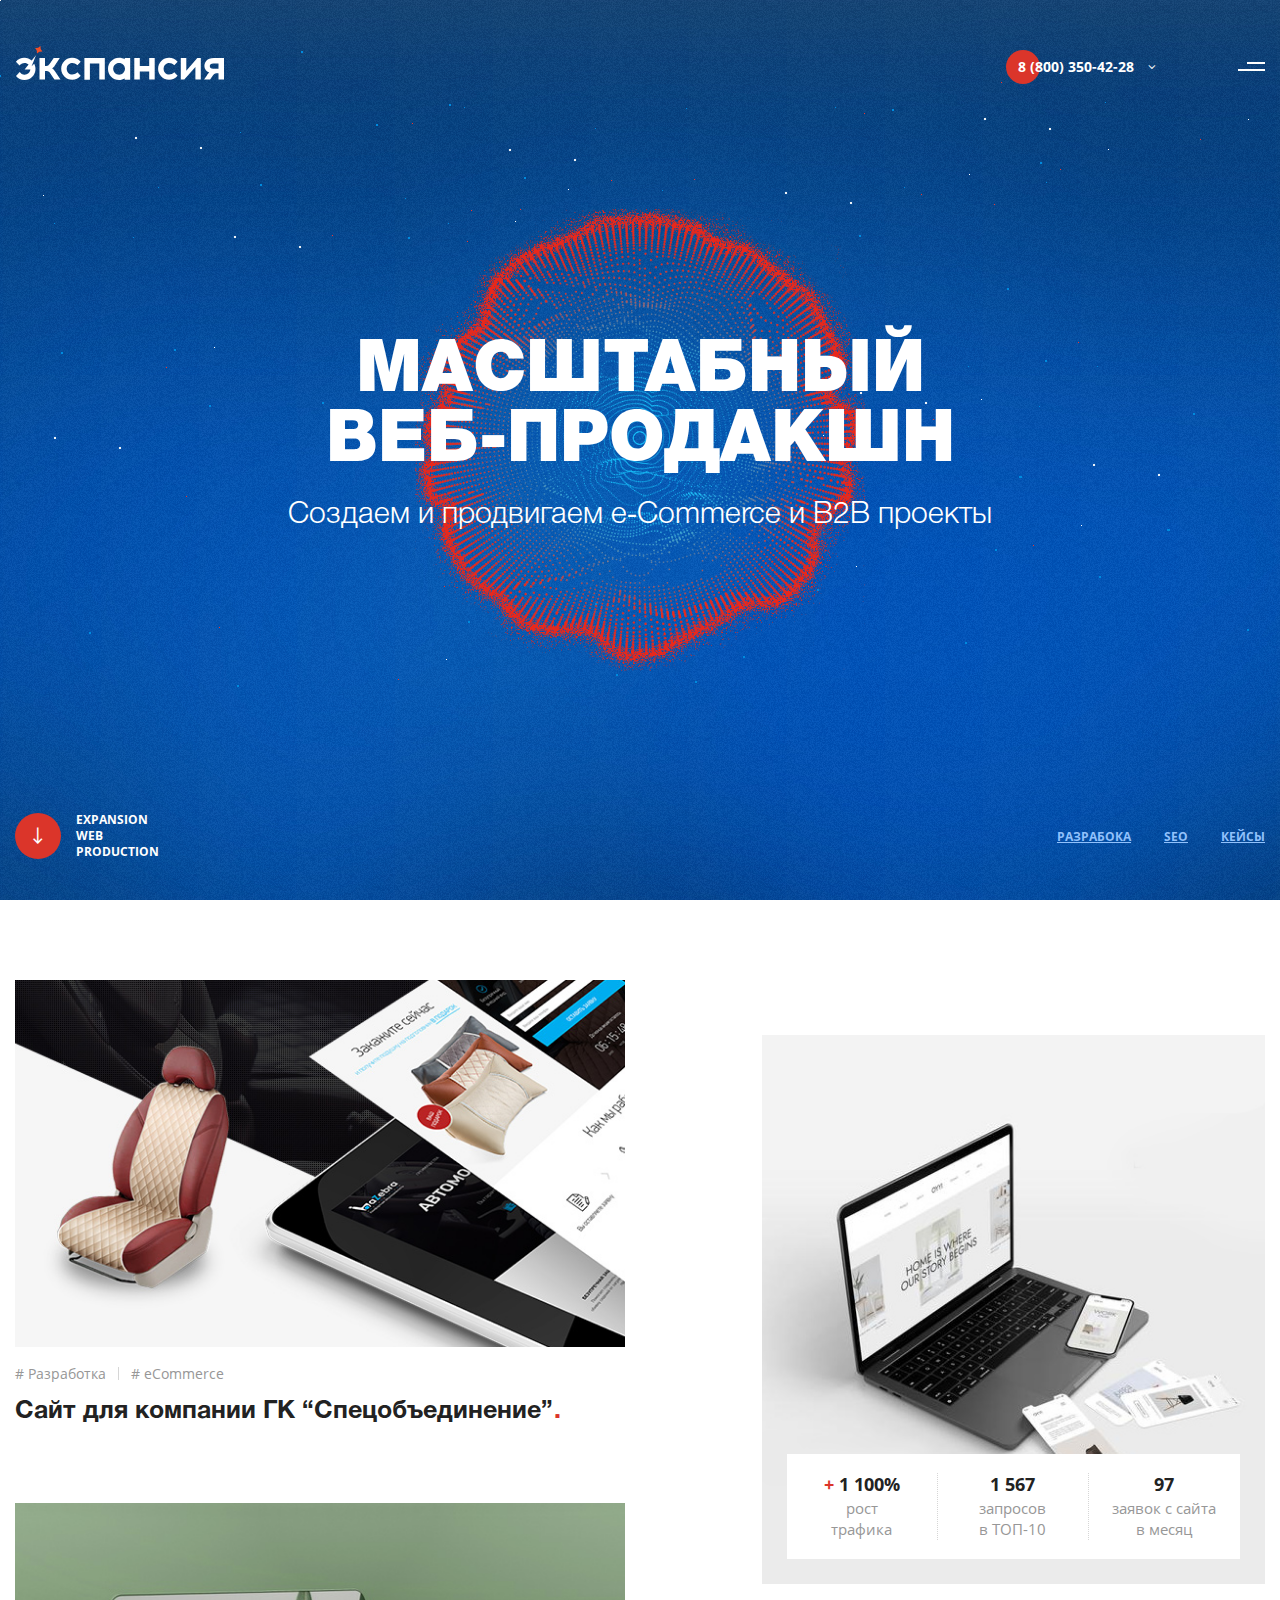
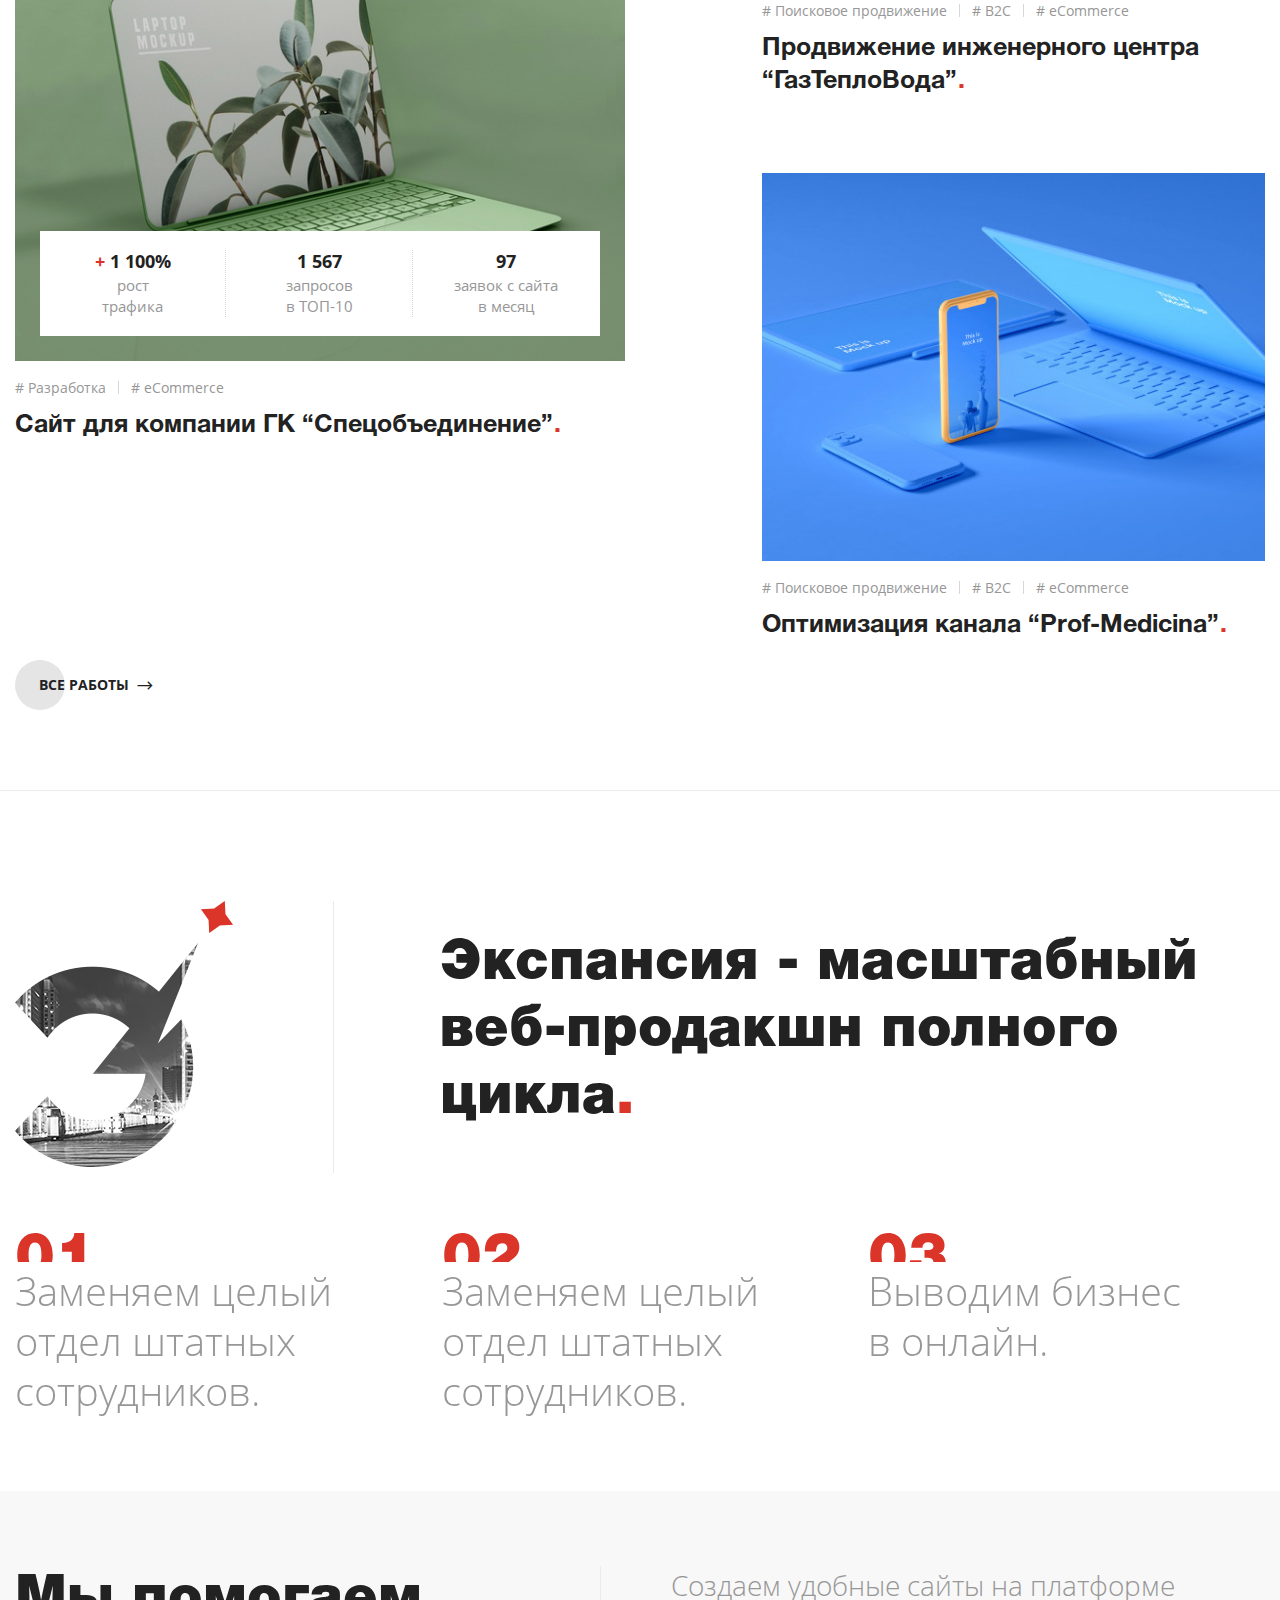
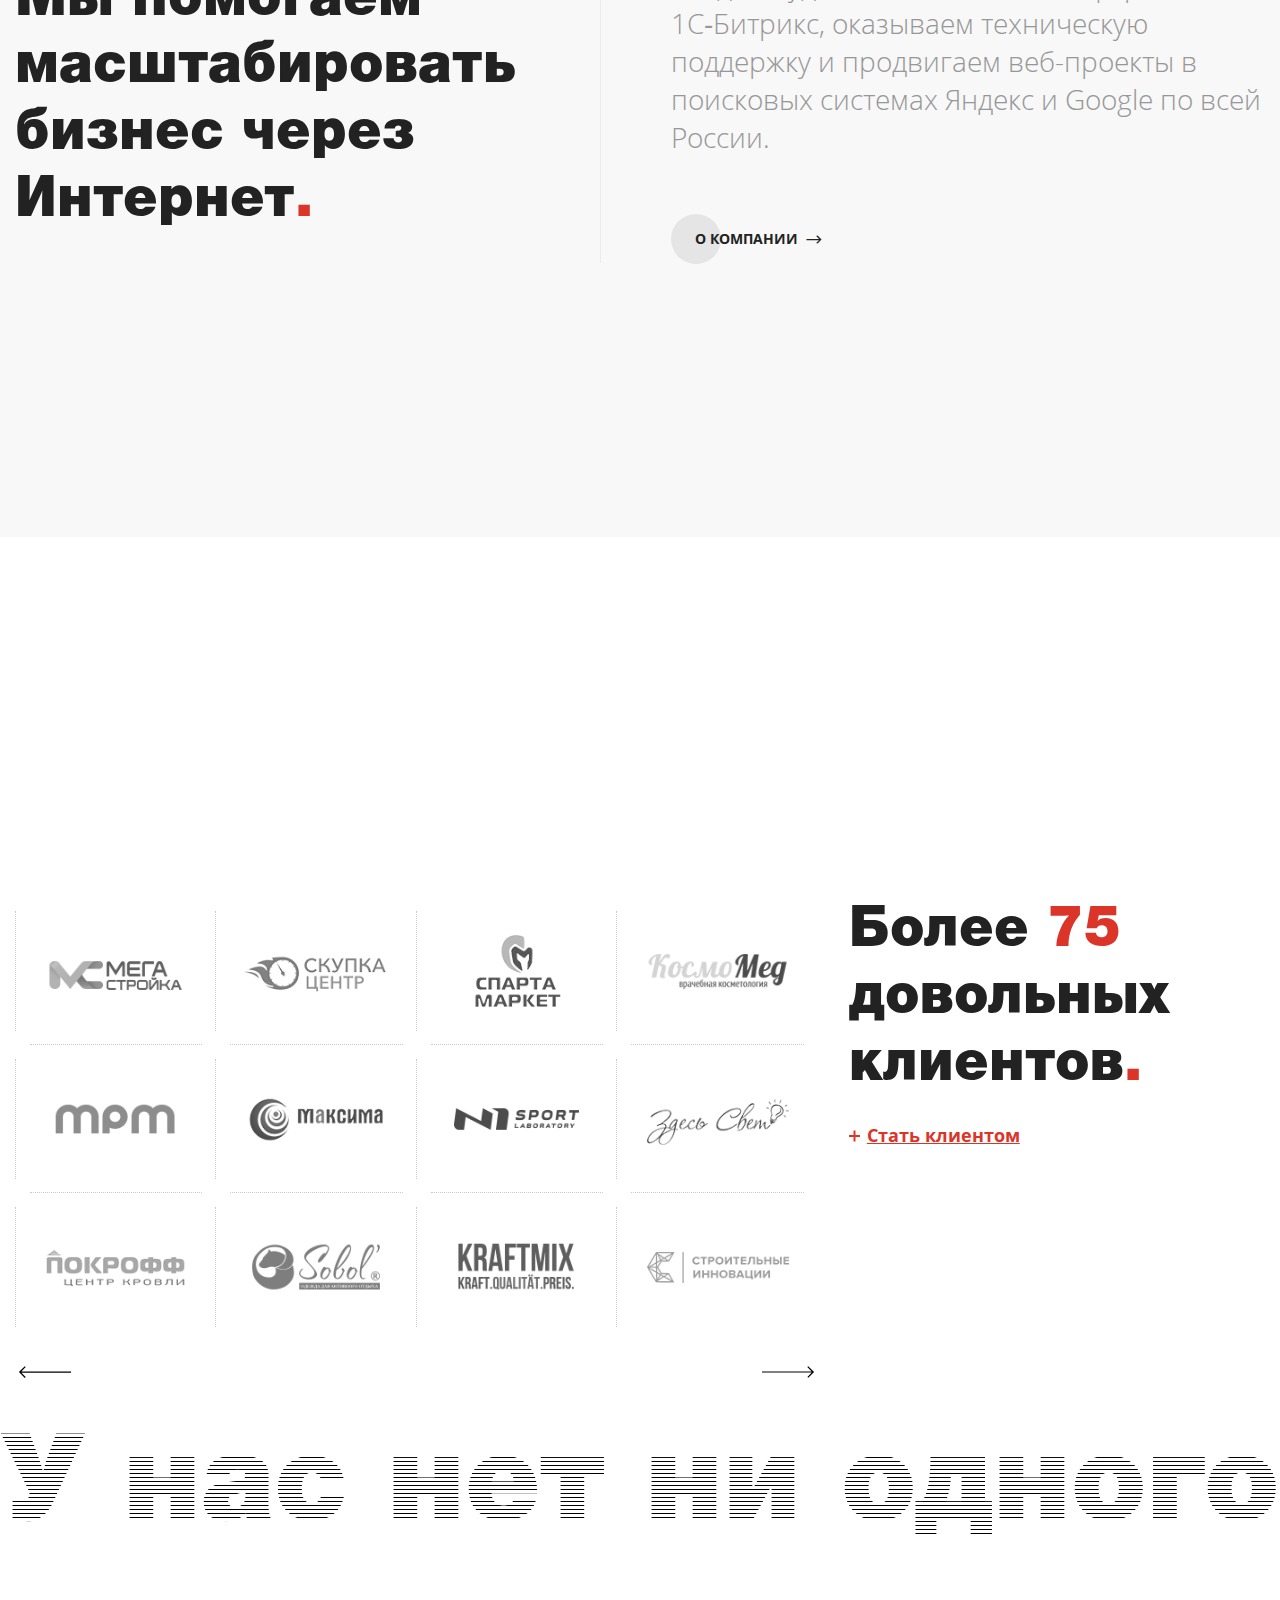
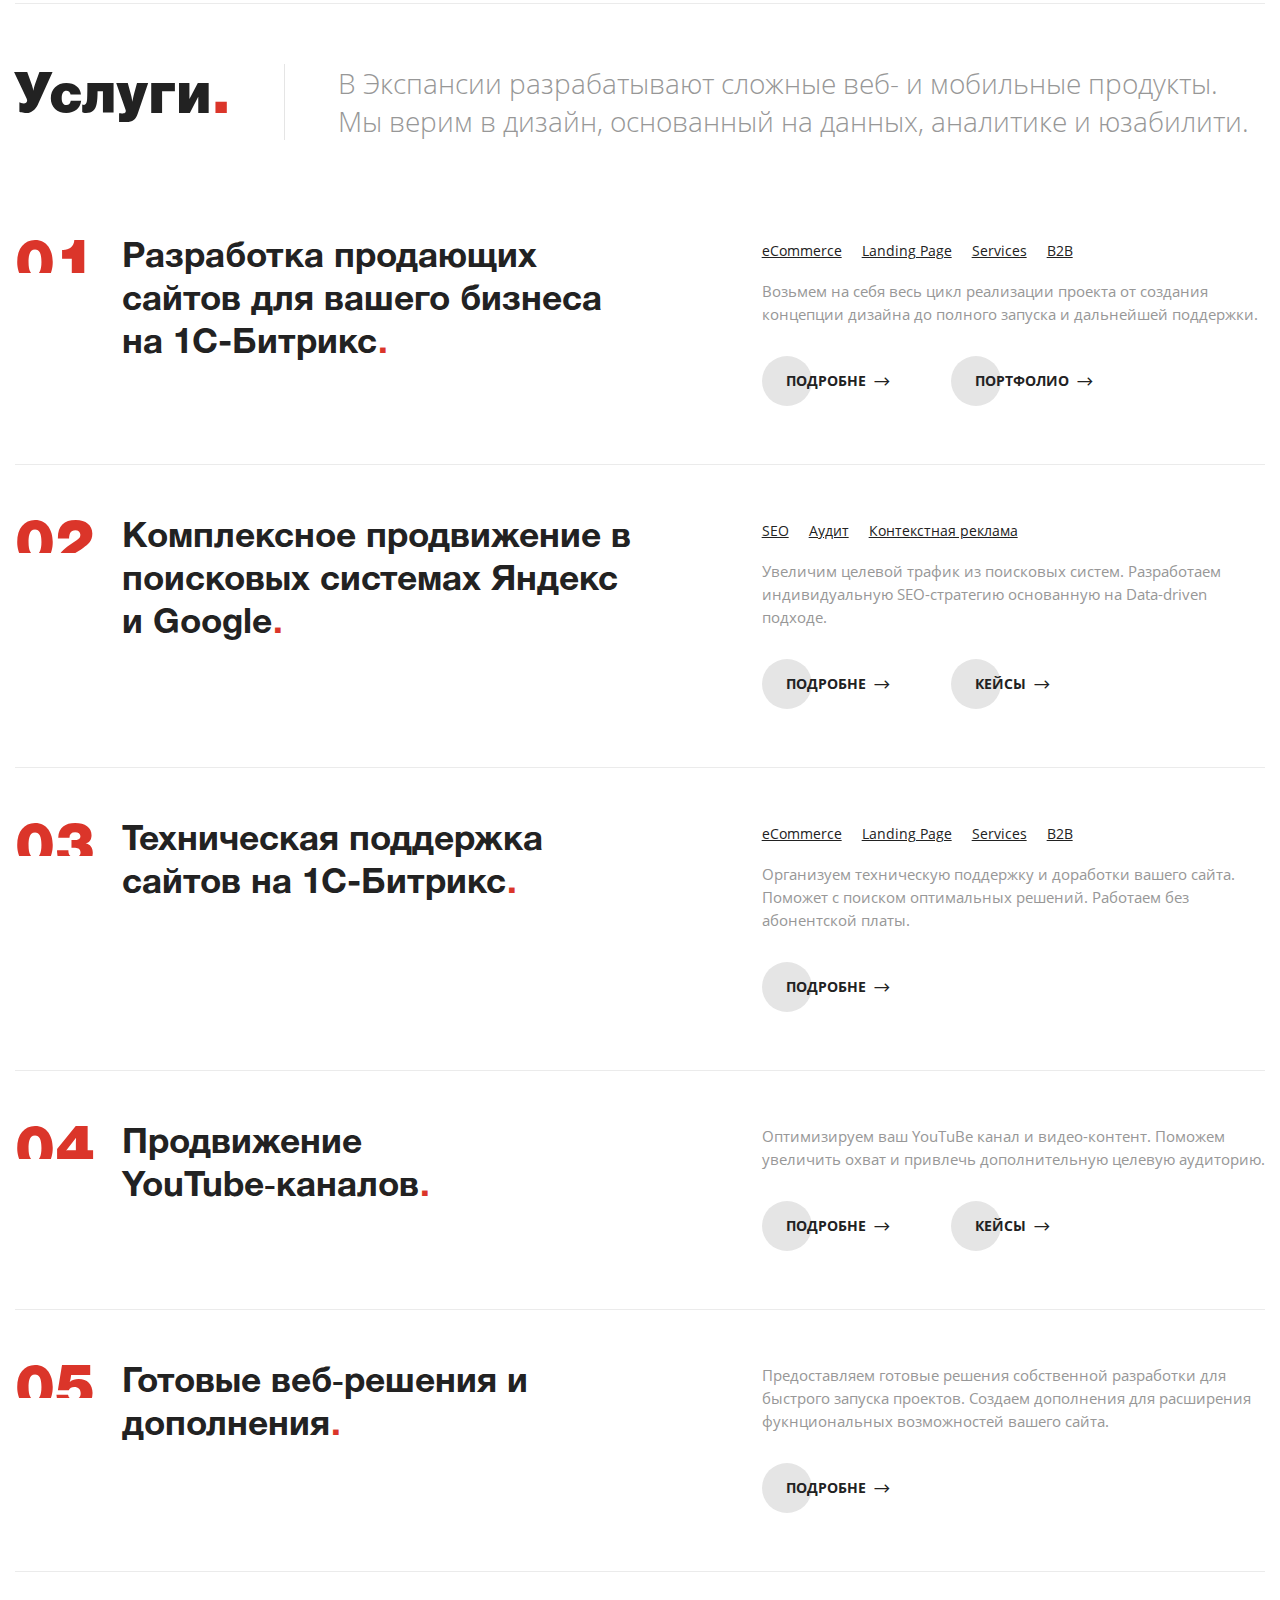
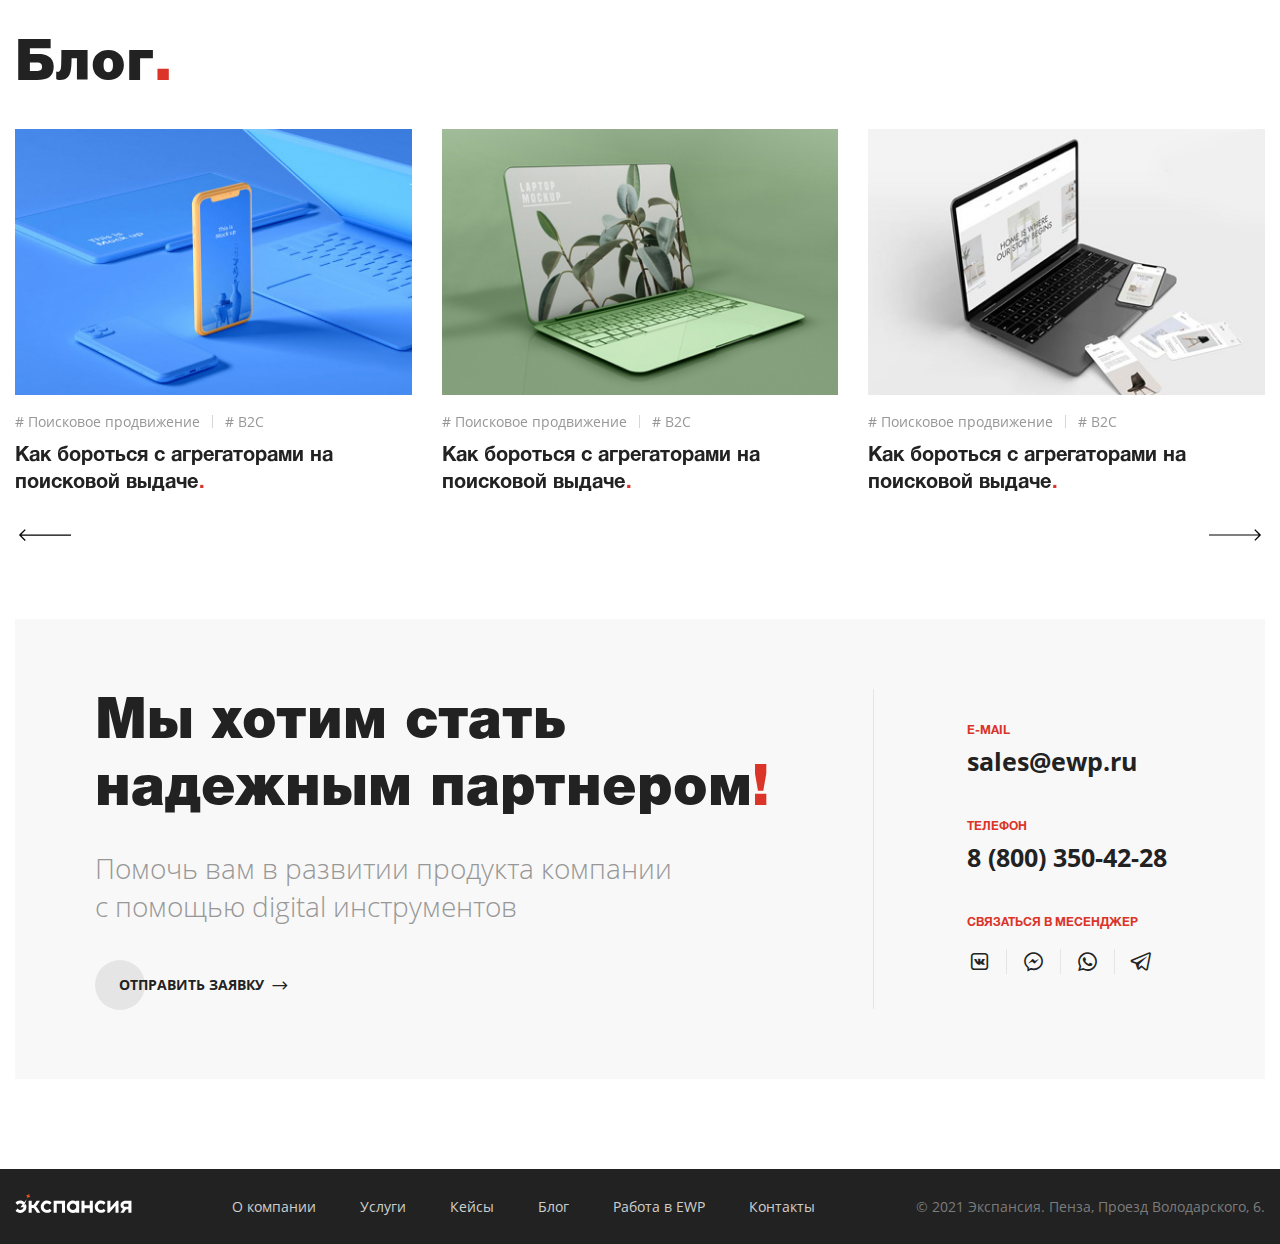
==== commit 51ee9df5: "commit" ====
--- a/index.html
+++ b/index.html
@@ -696,7 +696,10 @@
                 <div class="about-head">
                     <div class="about-img">
                         <div class="about-img-block">
-                            <img class="about-img-element" src="./images/about/company-logo.png" alt="" />
+                            <picture>
+                                <source media="(max-width: 992px)" srcset="./images/about/company-logo-mob.png" />
+                                <img src="./images/about/company-logo.png" alt="" />
+                            </picture>
                         </div>
                     </div>
                     <div class="about-description">
--- a/css/common.css
+++ b/css/common.css
@@ -652,8 +652,7 @@
     display: none; }
   .main-content {
     margin-bottom: 55px;
-    /*padding-top: 22px;*/
-    padding-top: 39px; }
+    padding-top: 22px; }
   .main-title {
     max-width: 49%; }
   .head-panel {
@@ -691,6 +690,10 @@
     margin-top: 0;
     margin-left: 0;
     margin-bottom: 23px; }
+    .breadcrumbs-item {
+      margin-right: 8px; }
+    .breadcrumbs-icon {
+      margin-left: 8px; }
   .main-title {
     max-width: none;
     width: 100%; } }
@@ -2847,8 +2850,8 @@
   .about-list-count {
     font-size: 30px; }
   .about-img-block img {
-    min-width: 150px;
-    width: 150px;
+    min-width: 152px;
+    width: 152px;
     margin-top: 0; }
   .about-wrapper {
     margin-top: 0; }
@@ -2900,7 +2903,7 @@
     border-right-width: 0;
     text-align: center; }
   .about-img-block img {
-    max-width: 155px; }
+    max-width: 152px; }
   .about-description {
     width: auto; }
   .about-info {
@@ -4942,6 +4945,8 @@
 .svс-detail-options-count {
   position: relative;
   margin-right: 10px;
+  margin-top: -4px;
+  padding-top: 4px;
   min-width: 80px;
   font-size: 60px;
   line-height: 46px;
@@ -4955,7 +4960,7 @@
     top: 50%;
     left: 0;
     width: 100%;
-    margin-top: 6px;
+    margin-top: 9px;
     height: 100%;
     background-color: #fff;
     line-height: 0; }
@@ -5177,6 +5182,8 @@
   .svс-detail-options-count {
     line-height: 31px;
     min-width: 40px;
+    margin-top: 0;
+    padding-top: 0;
     font-size: 30px; }
     .svс-detail-options-count:after {
       margin-top: 3px; }
@@ -5381,12 +5388,14 @@
 
 .seo-rating {
   display: flex;
-  margin-bottom: 85px; }
+  margin-bottom: 55px; }
   .seo-rating-list {
+    flex-grow: 1;
     margin-right: -15px;
     margin-left: -15px; }
   .seo-rating-list-item {
     width: 25%;
+    margin-bottom: 30px;
     padding-right: 15px;
     padding-left: 15px; }
   .seo-rating-list-block {
@@ -5435,6 +5444,7 @@
     line-height: 21px; }
   .seo-rating-info {
     margin-top: -4px;
+    margin-left: auto;
     max-width: 424px;
     text-align: right;
     font-size: 55px;
@@ -5496,7 +5506,7 @@
       background-color: #db352a; }
   .seo-problems-item:nth-child(2n) .seo-problems-link {
     color: #fff; }
-  .seo-problems-item_last .seo-problems-link {
+  .seo-problems-item:nth-last-child(-n+2) .seo-problems-link {
     color: #fff;
     font-weight: 600; }
   .seo-problems-link {
@@ -5552,14 +5562,15 @@
       margin-right: 0; }
   .seo-rating {
     flex-direction: column;
-    margin-bottom: 55px; }
+    margin-bottom: 25px; }
     .seo-rating-info {
       order: -1;
       max-width: none;
       text-align: left;
       font-size: 35px;
       line-height: 45px;
-      margin-bottom: 35px; }
+      margin-bottom: 35px;
+      margin-left: 0; }
   .seo-problems {
     margin-bottom: 43px; }
     .seo-problems-container {
@@ -5600,12 +5611,14 @@
 @media screen and (max-width: 720px) {
   .seo-main {
     flex-direction: column;
-    margin-bottom: 42px; }
+    margin-bottom: 47px;
+    margin-top: -8px; }
     .seo-main-info {
       width: 100%;
       max-width: none;
       padding-right: 0;
-      margin-bottom: 35px; }
+      margin-bottom: 35px;
+      text-align: center; }
     .seo-main-img {
       width: 100%;
       margin-left: 0; }
@@ -5614,7 +5627,7 @@
       font-size: 18px;
       line-height: 24px; }
       .seo-main-content p {
-        margin-bottom: 22px; }
+        margin-bottom: 25px; }
   .seo-rating {
     margin-bottom: 20px; }
     .seo-rating-list {
@@ -5622,9 +5635,10 @@
       margin-left: -5px; }
     .seo-rating-list-item {
       width: 50%;
-      margin-bottom: 30px;
       padding-right: 5px;
       padding-left: 5px; }
+    .seo-rating-list-block {
+      min-height: 230px; }
     .seo-rating-info {
       font-size: 28px;
       line-height: 35px;
@@ -5632,30 +5646,33 @@
   .seo-problems {
     margin-left: -15px;
     margin-right: -15px;
-    margin-bottom: 0; }
+    margin-bottom: 43px; }
     .seo-problems-container {
       display: flex;
       justify-content: center;
       margin-left: 0;
-      padding: 51px 15px 28px; }
+      padding: 42px 15px 12px; }
       .seo-problems-container:after {
         display: none; }
     .seo-problems-block {
       display: flex;
       flex-direction: column; }
     .seo-problems-item {
-      padding-bottom: 21px; }
+      padding-bottom: 26px; }
     .seo-problems-item:hover:before {
       display: none; }
     .seo-problems-item:hover:after {
       display: none; }
     .seo-problems-link {
-      font-size: 22px; }
+      text-align: center;
+      font-size: 18px;
+      line-height: 28px; }
     .seo-problems-title {
       order: -1;
       position: static;
       width: auto;
-      text-align: left;
+      text-align: center;
+      margin-bottom: 22px;
       color: #fff; }
       .seo-problems-title:after {
         color: #ffb8b2; } }
@@ -5836,6 +5853,8 @@
     .seo-price-menu-link:hover {
       color: #df2c31;
       text-decoration: none; }
+  .seo-price-menu-item_active .seo-price-menu-link {
+    color: #df2c31; }
   .seo-price-list {
     display: flex;
     flex-wrap: wrap;
@@ -5867,7 +5886,7 @@
     margin-bottom: 35px; }
   .seo-price-name {
     min-width: 175px;
-    width: 175px;
+    max-width: 250px;
     padding-right: 15px;
     margin-right: 22px;
     border-right: 1px solid #ebebeb; }
@@ -5875,12 +5894,12 @@
     max-width: 310px; }
   .seo-price-name-main {
     display: block;
-    margin-bottom: 4px;
+    margin-bottom: 1px;
     font-size: 35px;
     font-family: "Helvetica", sans-serif;
     color: #222222;
     font-weight: 700;
-    line-height: 27px; }
+    line-height: 32px; }
     .seo-price-name-main:after {
       content: '.';
       margin-left: 1px;
@@ -5927,6 +5946,10 @@
     line-height: 23px; }
   .seo-price-link {
     margin-right: 22px; }
+  .seo-price-block {
+    display: none; }
+  .seo-price-block_active {
+    display: block; }
 
 .seo-feedback {
   margin-bottom: 70px;
@@ -5948,7 +5971,7 @@
     margin-right: 10px;
     margin-top: 104px; }
   .seo-feedback-button {
-    padding-right: 25px;
+    padding-right: 45px;
     padding-left: 25px; }
 
 .seo-services {
@@ -6061,8 +6084,8 @@
     .seo-about-description {
       width: 65%; }
     .seo-about-img-block img {
-      min-width: 150px;
-      width: 150px;
+      min-width: 152px;
+      width: 152px;
       margin-top: 0;
       margin-left: 0; }
     .seo-about-wrapper {
@@ -6134,7 +6157,7 @@
       padding: 35px 20px 38px; }
     .seo-price-name {
       min-width: auto;
-      width: auto;
+      max-width: none;
       padding-right: 0;
       margin-right: 0;
       margin-bottom: 10px;
@@ -6197,6 +6220,8 @@
       margin-right: -6px; }
     .seo-feedback-img {
       margin-top: 99px; }
+    .seo-feedback-button {
+      padding-right: 42px; }
   .seo-services {
     margin-bottom: 17px;
     padding-bottom: 0;
@@ -6230,53 +6255,46 @@
       text-align: center; } }
 
 @media screen and (max-width: 720px) {
-  .seo-problems {
-    margin-bottom: 43px; }
-    .seo-problems-container {
-      padding-top: 45px;
-      padding-bottom: 18px; }
-    .seo-problems-title {
-      text-align: center;
-      margin-bottom: 22px; }
-    .seo-problems-item {
-      padding-bottom: 26px; }
-    .seo-problems-link {
-      text-align: center;
-      font-size: 18px;
-      line-height: 28px; }
   .seo-portfolio .h1 {
     margin-bottom: 22px; }
   .seo-clients {
     margin-bottom: 48px; }
   .seo-about {
-    margin-bottom: 30px; }
+    flex-direction: column;
+    margin-bottom: 33px; }
     .seo-about-head {
       flex-direction: column;
       align-items: center; }
     .seo-about-title {
       margin-top: 0;
+      margin-bottom: 13px;
       text-align: center; }
     .seo-about-img {
       width: auto;
-      margin-bottom: 32px; }
+      margin-bottom: 40px; }
     .seo-about-img-block {
       width: 100%;
       padding-right: 0;
       border-right-width: 0;
-      text-align: center; }
+      text-align: center;
+      justify-content: center; }
     .seo-about-img-block img {
-      max-width: 155px; }
+      max-width: 152px;
+      margin-left: auto;
+      margin-right: auto; }
     .seo-about-description {
       width: auto; }
     .seo-about-info {
       font-size: 18px;
       line-height: 24px;
       text-align: center; }
-  .seo-instruments-list {
-    margin-left: 40px;
-    margin-right: 40px; }
+  .seo-instruments {
+    margin-bottom: 55px; }
+    .seo-instruments-list {
+      margin-left: 40px;
+      margin-right: 40px; }
   .seo-stages {
-    margin-bottom: 45px; }
+    margin-bottom: 18px; }
     .seo-stages-list {
       margin-left: 30px;
       margin-right: 30px; }
@@ -6307,7 +6325,7 @@
     .seo-advantages-block {
       padding: 32px 10px 25px; }
     .seo-advantages-img {
-      margin-bottom: 16px; }
+      margin-bottom: 20px; }
     .seo-advantages-name {
       margin-bottom: 8px;
       font-size: 18px;
@@ -6326,7 +6344,7 @@
         height: 100%;
         background-color: rgba(255, 255, 255, 0.6); }
   .seo-price {
-    margin-bottom: 50px; }
+    margin-bottom: 52px; }
     .seo-price-title {
       margin-bottom: 22px; }
     .seo-price-panel {
@@ -6372,6 +6390,8 @@
     .seo-price-name-label {
       font-size: 15px;
       line-height: 22px; }
+    .seo-price-content {
+      margin-bottom: 0; }
     .seo-price-description {
       margin-left: auto;
       margin-right: auto; }
@@ -6381,6 +6401,8 @@
       flex-direction: column; }
     .seo-price-link {
       margin-right: 0; }
+    .seo-price-name {
+      margin-bottom: 6px; }
   .seo-feedback {
     padding-top: 42px;
     padding-bottom: 52px; }
@@ -6392,7 +6414,7 @@
     .seo-feedback-img {
       display: none; }
     .seo-feedback-title {
-      margin-bottom: 16px; }
+      margin-bottom: 18px; }
     .seo-feedback-info {
       text-align: center;
       font-size: 18px;
